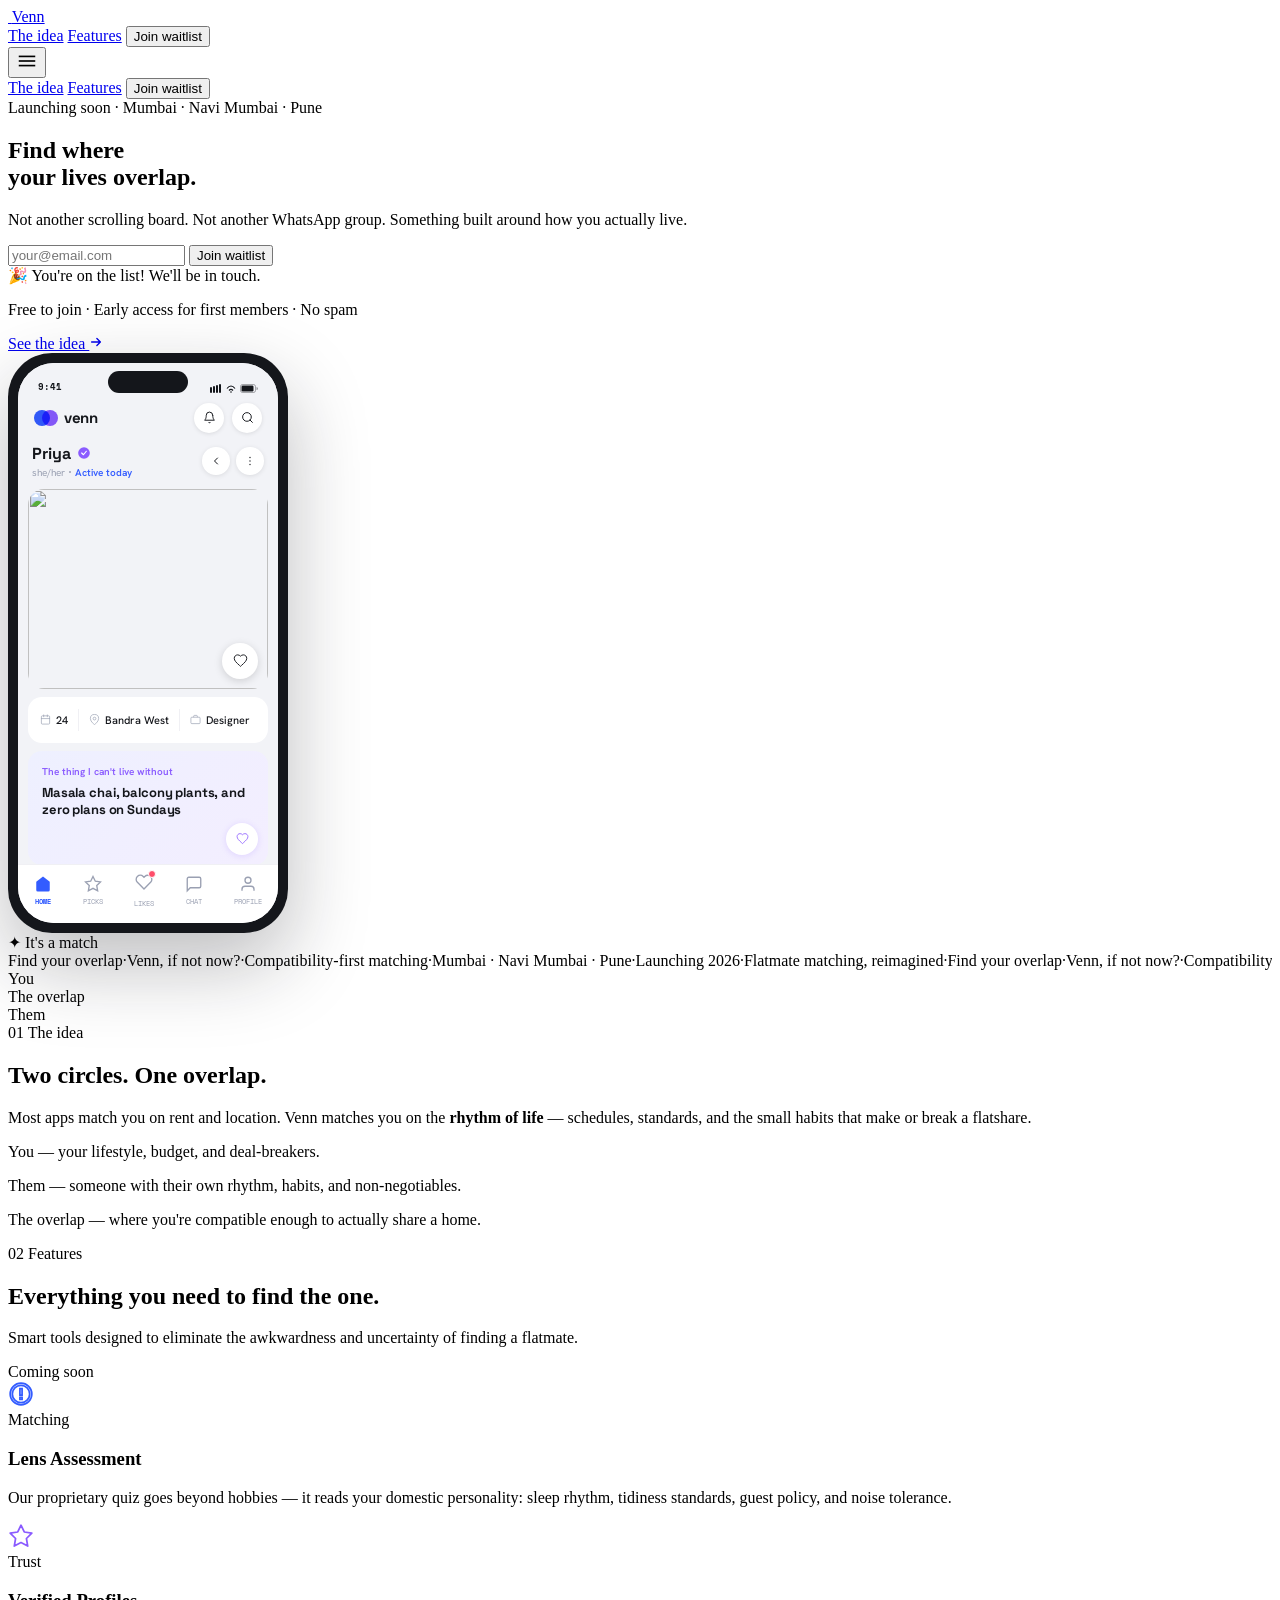
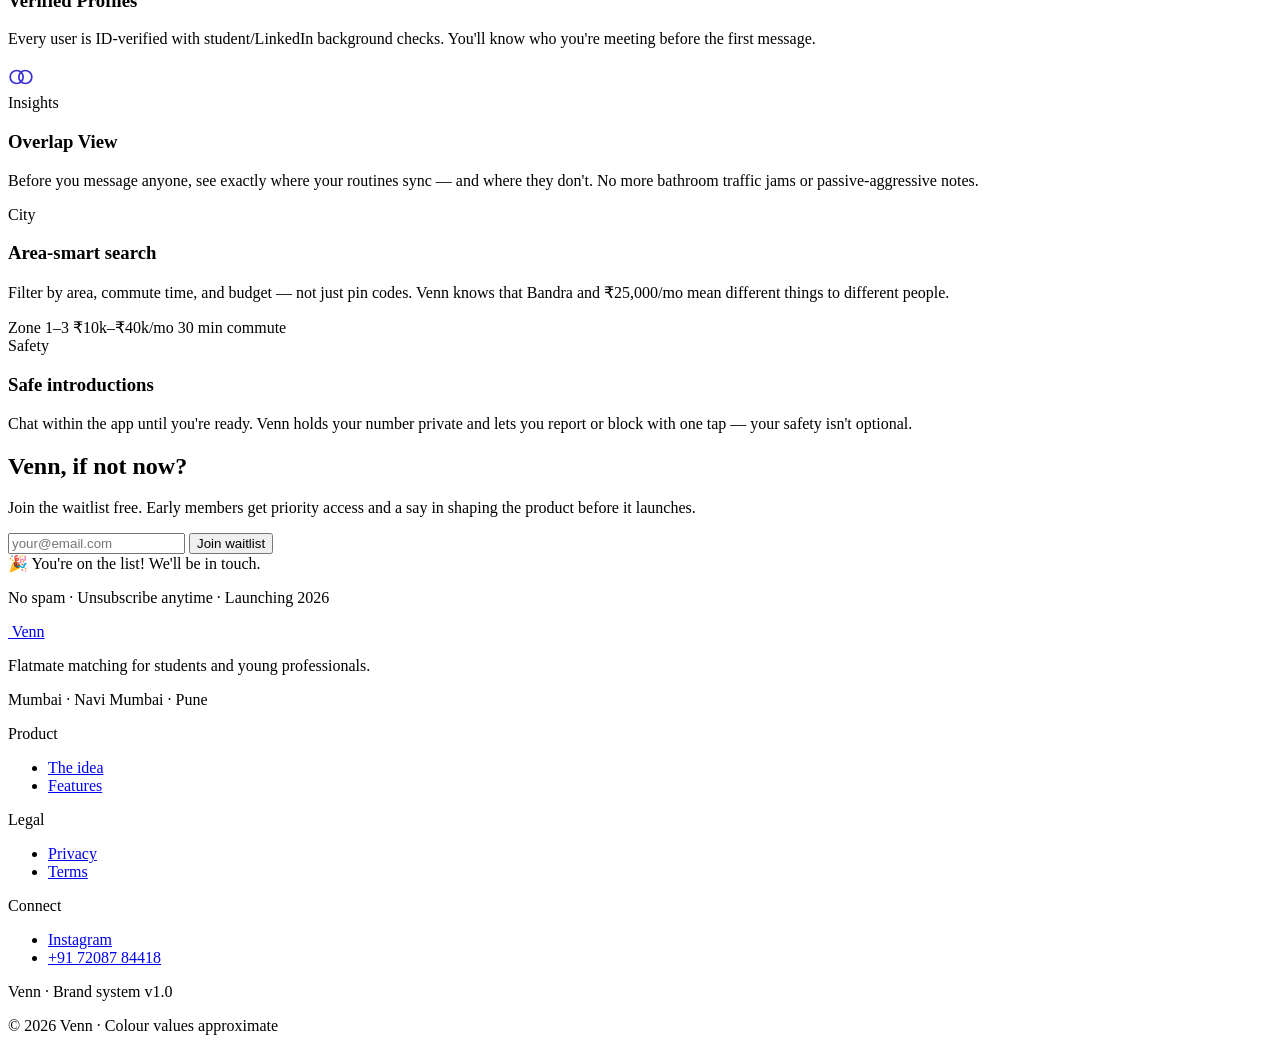
==== index.html @ 89dcc42c "Add Vercel Web Analytics script tag to all pages Enables page view tracking via Vercel's Analytics d" ====
<!DOCTYPE html>
<html lang="en" class="scroll-smooth">
<head>
  <meta charset="utf-8"/>
  <meta name="viewport" content="width=device-width, initial-scale=1.0"/>
  <title>Venn — Find your overlap.</title>
  <meta name="description" content="Flatmate matching for students and young professionals in Mumbai, Navi Mumbai and Pune — matched on lifestyle, not luck."/>
  <!-- Open Graph / WhatsApp / iMessage -->
  <meta property="og:type" content="website"/>
  <meta property="og:url" content="https://venn-tau.vercel.app/"/>
  <meta property="og:title" content="Venn — Find your overlap."/>
  <meta property="og:description" content="Finally, a flatmate app that matches on how you actually live — sleep schedules, cleanliness, guests, noise. Joining the waitlist is free. Launching Mumbai · Navi Mumbai · Pune."/>
  <meta property="og:site_name" content="Venn"/>
  <!-- Twitter / X -->
  <meta name="twitter:card" content="summary"/>
  <meta name="twitter:title" content="Venn — Find your overlap."/>
  <meta name="twitter:description" content="Finally, a flatmate app that matches on how you actually live. Launching Mumbai · Navi Mumbai · Pune."/>
  <link rel="icon" type="image/svg+xml" href="data:image/svg+xml,<svg xmlns='http://www.w3.org/2000/svg' viewBox='0 0 32 32'><circle cx='11' cy='16' r='10' fill='%23335CFF' opacity='0.9'/><circle cx='21' cy='16' r='10' fill='%238A5BFF' opacity='0.9'/></svg>">
  <link rel="preconnect" href="https://fonts.googleapis.com">
  <link rel="preconnect" href="https://fonts.gstatic.com" crossorigin>
  <link href="https://fonts.googleapis.com/css2?family=Space+Grotesk:wght@400;500;600;700&family=Hanken+Grotesk:wght@400;500;600;700&family=Space+Mono:wght@400;700&display=swap" rel="stylesheet">
  <script src="https://cdn.tailwindcss.com?plugins=forms"></script>
  <script>
    tailwind.config = {
      theme: {
        extend: {
          colors: {
            'venn-blue': '#335CFF',
            'venn-violet': '#8A5BFF',
            'overlap-indigo': '#3A2FD6',
            'ink': '#14161B',
            'slate': '#5A6072',
            'mist': '#E6E8EE',
            'paper': '#FCFCFD',
            'canvas': '#EDEEF2',
          },
          fontFamily: {
            'display': ['Space Grotesk', 'sans-serif'],
            'body': ['Hanken Grotesk', 'system-ui', 'sans-serif'],
            'mono': ['Space Mono', 'monospace'],
          },
          spacing: {
            'section': '104px',
          }
        }
      }
    }
  </script>
  <style>
    * { box-sizing: border-box; }
    body { -webkit-font-smoothing: antialiased; }

    .lens-mark {
      position: relative;
      display: inline-flex;
    }
    .lens-mark .circle-l {
      border-radius: 50%;
      background: #335CFF;
      mix-blend-mode: multiply;
    }
    .lens-mark .circle-r {
      border-radius: 50%;
      background: #8A5BFF;
      mix-blend-mode: multiply;
      position: absolute;
    }

    /* Nav blur */
    .nav-blur {
      backdrop-filter: blur(16px);
      -webkit-backdrop-filter: blur(16px);
    }

    /* Smooth fade-up on scroll */
    .reveal {
      opacity: 0;
      transform: translateY(28px);
      transition: opacity 0.7s ease, transform 0.7s ease;
    }
    .reveal.visible {
      opacity: 1;
      transform: none;
    }

    /* Gradient glow blobs */
    .blob-blue {
      background: radial-gradient(circle, rgba(51,92,255,0.18) 0%, transparent 70%);
    }
    .blob-violet {
      background: radial-gradient(circle, rgba(138,91,255,0.15) 0%, transparent 70%);
    }

    /* Stat ticker animation */
    @keyframes ticker {
      0% { transform: translateX(0); }
      100% { transform: translateX(-50%); }
    }
    .ticker-track {
      display: flex;
      animation: ticker 24s linear infinite;
      width: max-content;
    }
    .ticker-wrap { overflow: hidden; }

    /* Match card pulse */
    @keyframes pulse-ring {
      0% { box-shadow: 0 0 0 0 rgba(51,92,255,0.35); }
      70% { box-shadow: 0 0 0 14px rgba(51,92,255,0); }
      100% { box-shadow: 0 0 0 0 rgba(51,92,255,0); }
    }
    .pulse-ring { animation: pulse-ring 2.4s ease-out infinite; }

    /* Venn diagram animation */
    @keyframes slideLeft {
      from { transform: translateX(22px); opacity: 0; }
      to { transform: translateX(0); opacity: 1; }
    }
    @keyframes slideRight {
      from { transform: translateX(-22px); opacity: 0; }
      to { transform: translateX(0); opacity: 1; }
    }
    .circle-anim-l { animation: slideLeft 0.9s cubic-bezier(0.22,1,0.36,1) both; }
    .circle-anim-r { animation: slideRight 0.9s cubic-bezier(0.22,1,0.36,1) 0.15s both; }

    /* Card hover lift */
    .card-lift {
      transition: transform 0.25s ease, box-shadow 0.25s ease, border-color 0.25s ease;
    }
    .card-lift:hover {
      transform: translateY(-4px);
      box-shadow: 0 20px 48px rgba(20,22,27,0.08);
    }

    /* Button active press */
    .btn-press { transition: transform 0.12s ease, box-shadow 0.12s ease; }
    .btn-press:active { transform: scale(0.96); }
  </style>
</head>
<body class="bg-canvas text-ink font-body">

<!-- ===== NAV ===== -->
<header id="nav" class="fixed top-0 left-0 right-0 z-50 bg-paper/90 nav-blur border-b border-mist/60 transition-all duration-300">
  <div class="max-w-[1440px] mx-auto px-5 md:px-20 h-[72px] flex items-center justify-between">
    <!-- Logo -->
    <a href="/" class="flex items-center gap-3 group">
      <div class="lens-mark relative w-10 h-[26px]">
        <div class="circle-l absolute left-0 top-0 w-[26px] h-[26px]"></div>
        <div class="circle-r right-0 top-0 w-[26px] h-[26px]"></div>
      </div>
      <span class="font-display font-semibold text-[22px] tracking-[-0.03em] text-ink">Venn</span>
    </a>
    <!-- Desktop nav -->
    <nav class="hidden md:flex items-center gap-8">
      <a href="#how" class="font-mono text-[11px] tracking-[0.14em] uppercase text-slate hover:text-ink transition-colors">The idea</a>
      <a href="#features" class="font-mono text-[11px] tracking-[0.14em] uppercase text-slate hover:text-ink transition-colors">Features</a>
      <button onclick="document.getElementById('hero-form').scrollIntoView({behavior:'smooth'})" class="btn-press bg-venn-blue text-white font-mono text-[11px] tracking-[0.14em] uppercase px-6 py-3 rounded-full hover:bg-overlap-indigo hover:shadow-lg hover:shadow-venn-blue/25 transition-all duration-200">
        Join waitlist
      </button>
    </nav>
    <!-- Mobile hamburger -->
    <button id="mob-toggle" class="md:hidden p-2 text-ink" aria-label="Menu">
      <svg width="22" height="22" fill="none" stroke="currentColor" stroke-width="1.8" viewBox="0 0 24 24">
        <line x1="3" y1="7" x2="21" y2="7"/><line x1="3" y1="12" x2="21" y2="12"/><line x1="3" y1="17" x2="21" y2="17"/>
      </svg>
    </button>
  </div>
  <!-- Mobile drawer -->
  <div id="mob-menu" class="hidden md:hidden border-t border-mist bg-paper px-5 py-6 flex flex-col gap-5">
    <a href="#how" class="font-mono text-[12px] tracking-[0.14em] uppercase text-slate">The idea</a>
    <a href="#features" class="font-mono text-[12px] tracking-[0.14em] uppercase text-slate">Features</a>
    <button onclick="document.getElementById('hero-form').scrollIntoView({behavior:'smooth'})" class="bg-venn-blue text-white font-mono text-[11px] tracking-[0.14em] uppercase px-6 py-3 rounded-full text-center">Join waitlist</button>
  </div>
</header>

<main class="pt-[72px]">

  <!-- ===== HERO ===== -->
  <section class="relative overflow-hidden">
    <!-- Full-bleed gradient background -->
    <div class="absolute inset-0 bg-gradient-to-br from-[#EEF1FF] via-canvas to-[#F3EEFF] pointer-events-none"></div>
    <div class="absolute top-[-120px] right-[-120px] w-[600px] h-[600px] rounded-full pointer-events-none" style="background:radial-gradient(circle,rgba(51,92,255,0.12) 0%,transparent 70%);"></div>
    <div class="absolute bottom-[-80px] left-[-80px] w-[400px] h-[400px] rounded-full pointer-events-none" style="background:radial-gradient(circle,rgba(138,91,255,0.10) 0%,transparent 70%);"></div>

    <div class="relative max-w-[1440px] mx-auto px-5 md:px-20 pt-20 md:pt-28 pb-20 md:pb-32 grid grid-cols-1 lg:grid-cols-12 gap-12 lg:gap-8 items-center">
    <!-- Copy -->
    <div class="lg:col-span-6 space-y-7 reveal">
      <!-- pill -->
      <div class="inline-flex items-center gap-2 bg-venn-blue/10 border border-venn-blue/25 px-3 py-2 rounded-full">
        <span class="w-2 h-2 rounded-full bg-venn-blue animate-pulse flex-none"></span>
        <span class="font-mono text-[9px] sm:text-[10px] tracking-[0.18em] uppercase text-venn-blue">Launching soon · Mumbai · Navi Mumbai · Pune</span>
      </div>
      <h1 class="font-display font-semibold text-[40px] sm:text-[56px] md:text-[70px] lg:text-[80px] leading-[0.93] tracking-[-0.035em] text-ink">
        Find where<br>your lives <span class="text-venn-blue">overlap.</span>
      </h1>
      <p class="font-body text-[16px] sm:text-[18px] leading-[1.65] text-slate max-w-[440px]">
        Not another scrolling board. Not another WhatsApp group. Something built around how you actually live.
      </p>
      <div class="flex flex-col items-start gap-4 pt-2 w-full max-w-[480px]" id="hero-form">
        <div id="hero-waitlist-form" class="flex w-full gap-2">
          <input id="hero-email" type="email" placeholder="your@email.com"
            class="flex-1 min-w-0 bg-white border border-mist rounded-full px-6 py-4 font-body text-[15px] text-ink placeholder-slate/50 outline-none focus:border-venn-blue transition-colors shadow-lg shadow-venn-blue/10"
            onkeydown="if(event.key==='Enter')submitWaitlist('hero')"/>
          <button onclick="submitWaitlist('hero')" class="btn-press bg-venn-blue text-white font-display font-semibold text-[15px] px-7 py-4 rounded-full hover:bg-overlap-indigo hover:shadow-xl hover:shadow-venn-blue/30 transition-all duration-200 whitespace-nowrap shadow-lg shadow-venn-blue/10">
            Join waitlist
          </button>
        </div>
        <div id="hero-success" class="hidden items-center gap-3 bg-venn-blue/8 border border-venn-blue/20 rounded-full px-6 py-3">
          <span class="text-venn-blue text-[18px]">🎉</span>
          <span class="font-body font-semibold text-[14px] text-venn-blue">You're on the list! We'll be in touch.</span>
        </div>
        <p class="font-mono text-[10px] tracking-[0.1em] uppercase text-slate/70">Free to join · Early access for first members · No spam</p>
        <a href="#how" class="flex items-center gap-2 font-mono text-[11px] tracking-[0.12em] uppercase text-ink hover:text-venn-blue transition-colors group">
          See the idea
          <svg class="group-hover:translate-x-1 transition-transform" width="14" height="14" viewBox="0 0 16 16" fill="none">
            <path d="M3 8h10M9 4l4 4-4 4" stroke="currentColor" stroke-width="1.6" stroke-linecap="round" stroke-linejoin="round"/>
          </svg>
        </a>
      </div>
    </div>

    <!-- Hero visual: phone mockup -->
    <div class="lg:col-span-6 flex justify-center items-center relative reveal pb-8 lg:pb-0" style="transition-delay:0.1s">
      <!-- Blobs -->
      <div class="blob-blue absolute top-0 right-0 w-[380px] h-[380px] rounded-full pointer-events-none"></div>
      <div class="blob-violet absolute bottom-0 left-0 w-[260px] h-[260px] rounded-full pointer-events-none"></div>

      <!-- Phone shell -->
      <div style="width:min(280px,78vw);height:min(580px,162vw);background:#14161B;border-radius:44px;padding:10px;box-shadow:0 32px 80px rgba(20,22,27,0.28),0 0 0 1px rgba(255,255,255,0.08);position:relative;flex-shrink:0;">
        <!-- Notch -->
        <div style="position:absolute;top:18px;left:50%;transform:translateX(-50%);width:80px;height:22px;background:#14161B;border-radius:12px;z-index:10;"></div>
        <!-- Screen -->
        <div style="width:100%;height:100%;background:#F2F3F7;border-radius:36px;overflow:hidden;position:relative;">

          <!-- Status bar -->
          <div style="height:36px;background:#F2F3F7;display:flex;align-items:flex-end;justify-content:space-between;padding:0 20px 6px;flex-shrink:0;">
            <span style="font-family:'Space Mono',monospace;font-size:9px;color:#14161B;font-weight:700;">9:41</span>
            <div style="display:flex;gap:4px;align-items:center;">
              <svg width="12" height="9" viewBox="0 0 12 9" fill="#14161B"><rect x="0" y="3" width="2" height="6" rx="1"/><rect x="3" y="2" width="2" height="7" rx="1"/><rect x="6" y="1" width="2" height="8" rx="1"/><rect x="9" y="0" width="2" height="9" rx="1"/></svg>
              <svg width="10" height="9" viewBox="0 0 10 9" fill="none" stroke="#14161B" stroke-width="1.2"><path d="M1 4.5C2.3 2.8 3.5 2 5 2s2.7.8 4 2.5M3 6.5C3.7 5.7 4.3 5.3 5 5.3s1.3.4 2 1.2"/><circle cx="5" cy="8" r=".8" fill="#14161B" stroke="none"/></svg>
              <svg width="18" height="9" viewBox="0 0 18 9" fill="none"><rect x=".5" y=".5" width="15" height="8" rx="2" stroke="#14161B" stroke-opacity=".35"/><rect x="1.5" y="1.5" width="12" height="6" rx="1.2" fill="#14161B"/><path d="M16.5 3v3a1.5 1.5 0 000-3z" fill="#14161B" fill-opacity=".4"/></svg>
            </div>
          </div>

          <!-- App top bar -->
          <div style="padding:4px 16px 10px;display:flex;align-items:center;justify-content:space-between;background:#F2F3F7;">
            <div style="display:flex;align-items:center;gap:6px;">
              <div style="position:relative;width:24px;height:16px;">
                <div style="position:absolute;left:0;top:0;width:16px;height:16px;border-radius:50%;background:#335CFF;mix-blend-mode:multiply;"></div>
                <div style="position:absolute;right:0;top:0;width:16px;height:16px;border-radius:50%;background:#8A5BFF;mix-blend-mode:multiply;"></div>
              </div>
              <span style="font-family:'Space Grotesk',sans-serif;font-size:15px;font-weight:700;color:#14161B;letter-spacing:-0.02em;">venn</span>
            </div>
            <div style="display:flex;gap:8px;">
              <div style="width:30px;height:30px;border-radius:50%;background:#fff;display:flex;align-items:center;justify-content:center;box-shadow:0 1px 4px rgba(0,0,0,0.1);">
                <svg width="13" height="13" viewBox="0 0 24 24" fill="none"><path d="M18 8A6 6 0 006 8c0 7-3 9-3 9h18s-3-2-3-9M13.73 21a2 2 0 01-3.46 0" stroke="#14161B" stroke-width="1.8" stroke-linecap="round"/></svg>
              </div>
              <div style="width:30px;height:30px;border-radius:50%;background:#fff;display:flex;align-items:center;justify-content:center;box-shadow:0 1px 4px rgba(0,0,0,0.1);">
                <svg width="13" height="13" viewBox="0 0 24 24" fill="none"><circle cx="11" cy="11" r="8" stroke="#14161B" stroke-width="1.8"/><path d="M21 21l-4.35-4.35" stroke="#14161B" stroke-width="1.8" stroke-linecap="round"/></svg>
              </div>
            </div>
          </div>

          <!-- Scrollable card area -->
          <div style="overflow:hidden;flex:1;position:relative;padding:0 10px;">

            <!-- Card header -->
            <div style="display:flex;align-items:center;justify-content:space-between;padding:0 4px 10px;">
              <div>
                <div style="display:flex;align-items:center;gap:6px;">
                  <span style="font-family:'Space Grotesk',sans-serif;font-size:16px;font-weight:700;color:#14161B;">Priya</span>
                  <svg width="14" height="14" viewBox="0 0 24 24" fill="none"><circle cx="12" cy="12" r="10" fill="#8A5BFF"/><path d="M8 12l3 3 5-6" stroke="#fff" stroke-width="2" stroke-linecap="round" stroke-linejoin="round"/></svg>
                </div>
                <div style="display:flex;align-items:center;gap:4px;margin-top:2px;">
                  <span style="font-family:'Hanken Grotesk',sans-serif;font-size:10px;color:#9AA0B2;">she/her</span>
                  <span style="width:2px;height:2px;border-radius:50%;background:#9AA0B2;display:inline-block;"></span>
                  <span style="font-family:'Hanken Grotesk',sans-serif;font-size:10px;color:#335CFF;font-weight:600;">Active today</span>
                </div>
              </div>
              <div style="display:flex;gap:6px;">
                <div style="width:28px;height:28px;border-radius:50%;background:#fff;display:flex;align-items:center;justify-content:center;box-shadow:0 1px 5px rgba(0,0,0,0.1);">
                  <svg width="12" height="12" viewBox="0 0 24 24" fill="none"><path d="M15 18l-6-6 6-6" stroke="#14161B" stroke-width="2" stroke-linecap="round"/></svg>
                </div>
                <div style="width:28px;height:28px;border-radius:50%;background:#fff;display:flex;align-items:center;justify-content:center;box-shadow:0 1px 5px rgba(0,0,0,0.1);">
                  <svg width="12" height="12" viewBox="0 0 24 24" fill="none"><circle cx="12" cy="5" r="1.3" fill="#14161B"/><circle cx="12" cy="12" r="1.3" fill="#14161B"/><circle cx="12" cy="19" r="1.3" fill="#14161B"/></svg>
                </div>
              </div>
            </div>

            <!-- Photo -->
            <div style="border-radius:16px;overflow:hidden;position:relative;margin-bottom:8px;">
              <img src="hero.jpeg" style="width:100%;height:200px;object-fit:cover;object-position:center top;display:block;"/>
              <div style="position:absolute;bottom:10px;right:10px;width:36px;height:36px;border-radius:50%;background:#fff;display:flex;align-items:center;justify-content:center;box-shadow:0 2px 8px rgba(0,0,0,0.15);">
                <svg width="15" height="15" viewBox="0 0 24 24" fill="none"><path d="M12 21.35l-1.45-1.32C5.4 15.36 2 12.28 2 8.5 2 5.42 4.42 3 7.5 3c1.74 0 3.41.81 4.5 2.09C13.09 3.81 14.76 3 16.5 3 19.58 3 22 5.42 22 8.5c0 3.78-3.4 6.86-8.55 11.54L12 21.35z" stroke="#14161B" stroke-width="1.5"/></svg>
              </div>
            </div>

            <!-- Info chips -->
            <div style="background:#fff;border-radius:14px;padding:12px;margin-bottom:8px;">
              <div style="display:flex;gap:0;flex-wrap:wrap;">
                <div style="display:flex;align-items:center;gap:5px;padding:4px 10px 4px 0;border-right:1px solid #F0F0F4;">
                  <svg width="11" height="11" viewBox="0 0 24 24" fill="none"><rect x="3" y="4" width="18" height="18" rx="2" stroke="#9AA0B2" stroke-width="1.5"/><path d="M16 2v4M8 2v4M3 10h18" stroke="#9AA0B2" stroke-width="1.5" stroke-linecap="round"/></svg>
                  <span style="font-family:'Hanken Grotesk',sans-serif;font-size:11px;color:#14161B;font-weight:500;">24</span>
                </div>
                <div style="display:flex;align-items:center;gap:5px;padding:4px 10px;border-right:1px solid #F0F0F4;">
                  <svg width="11" height="11" viewBox="0 0 24 24" fill="none"><path d="M21 10c0 7-9 13-9 13s-9-6-9-13a9 9 0 0118 0z" stroke="#9AA0B2" stroke-width="1.5"/><circle cx="12" cy="10" r="3" stroke="#9AA0B2" stroke-width="1.5"/></svg>
                  <span style="font-family:'Hanken Grotesk',sans-serif;font-size:11px;color:#14161B;font-weight:500;">Bandra West</span>
                </div>
                <div style="display:flex;align-items:center;gap:5px;padding:4px 0 4px 10px;">
                  <svg width="11" height="11" viewBox="0 0 24 24" fill="none"><rect x="2" y="7" width="20" height="14" rx="2" stroke="#9AA0B2" stroke-width="1.5"/><path d="M16 7V5a2 2 0 00-2-2h-4a2 2 0 00-2 2v2" stroke="#9AA0B2" stroke-width="1.5"/></svg>
                  <span style="font-family:'Hanken Grotesk',sans-serif;font-size:11px;color:#14161B;font-weight:500;">Designer</span>
                </div>
              </div>
            </div>

            <!-- Prompt card -->
            <div style="position:relative;background:linear-gradient(135deg,#EEF0FF,#F3EEFF);border-radius:14px;padding:14px 14px 46px;margin-bottom:8px;">
              <div style="font-family:'Hanken Grotesk',sans-serif;font-size:10px;color:#8A5BFF;margin-bottom:6px;font-weight:600;">The thing I can't live without</div>
              <div style="font-family:'Space Grotesk',sans-serif;font-size:13px;font-weight:700;color:#14161B;letter-spacing:-0.01em;line-height:1.35;">Masala chai, balcony plants, and zero plans on Sundays</div>
              <div style="position:absolute;bottom:10px;right:10px;width:32px;height:32px;border-radius:50%;background:#fff;box-shadow:0 1px 6px rgba(138,91,255,0.18);display:flex;align-items:center;justify-content:center;">
                <svg width="13" height="13" viewBox="0 0 24 24" fill="none"><path d="M12 21.35l-1.45-1.32C5.4 15.36 2 12.28 2 8.5 2 5.42 4.42 3 7.5 3c1.74 0 3.41.81 4.5 2.09C13.09 3.81 14.76 3 16.5 3 19.58 3 22 5.42 22 8.5c0 3.78-3.4 6.86-8.55 11.54L12 21.35z" stroke="#8A5BFF" stroke-width="1.5"/></svg>
              </div>
            </div>

          </div>

          <!-- Bottom nav -->
          <div style="position:absolute;bottom:0;left:0;right:0;background:#fff;border-top:1px solid #F0F0F4;display:flex;justify-content:space-around;align-items:center;padding:8px 0 14px;">
            <div style="display:flex;flex-direction:column;align-items:center;gap:3px;">
              <svg width="18" height="18" viewBox="0 0 24 24" fill="#335CFF"><path d="M3 9l9-7 9 7v11a2 2 0 01-2 2H5a2 2 0 01-2-2z"/></svg>
              <span style="font-family:'Space Mono',monospace;font-size:7px;color:#335CFF;font-weight:700;">HOME</span>
            </div>
            <div style="display:flex;flex-direction:column;align-items:center;gap:3px;">
              <svg width="18" height="18" viewBox="0 0 24 24" fill="none" stroke="#9AA0B2" stroke-width="1.8"><polygon points="12 2 15.09 8.26 22 9.27 17 14.14 18.18 21.02 12 17.77 5.82 21.02 7 14.14 2 9.27 8.91 8.26 12 2"/></svg>
              <span style="font-family:'Space Mono',monospace;font-size:7px;color:#9AA0B2;">PICKS</span>
            </div>
            <div style="display:flex;flex-direction:column;align-items:center;gap:3px;">
              <div style="position:relative;">
                <svg width="18" height="18" viewBox="0 0 24 24" fill="none" stroke="#9AA0B2" stroke-width="1.8"><path d="M20.84 4.61a5.5 5.5 0 00-7.78 0L12 5.67l-1.06-1.06a5.5 5.5 0 00-7.78 7.78l1.06 1.06L12 21.23l7.78-7.78 1.06-1.06a5.5 5.5 0 000-7.78z"/></svg>
                <div style="position:absolute;top:-3px;right:-3px;width:8px;height:8px;background:#FF4D6A;border-radius:50%;border:1.5px solid #fff;"></div>
              </div>
              <span style="font-family:'Space Mono',monospace;font-size:7px;color:#9AA0B2;">LIKES</span>
            </div>
            <div style="display:flex;flex-direction:column;align-items:center;gap:3px;">
              <svg width="18" height="18" viewBox="0 0 24 24" fill="none" stroke="#9AA0B2" stroke-width="1.8"><path d="M21 15a2 2 0 01-2 2H7l-4 4V5a2 2 0 012-2h14a2 2 0 012 2z"/></svg>
              <span style="font-family:'Space Mono',monospace;font-size:7px;color:#9AA0B2;">CHAT</span>
            </div>
            <div style="display:flex;flex-direction:column;align-items:center;gap:3px;">
              <svg width="18" height="18" viewBox="0 0 24 24" fill="none" stroke="#9AA0B2" stroke-width="1.8"><path d="M20 21v-2a4 4 0 00-4-4H8a4 4 0 00-4 4v2"/><circle cx="12" cy="7" r="4"/></svg>
              <span style="font-family:'Space Mono',monospace;font-size:7px;color:#9AA0B2;">PROFILE</span>
            </div>
          </div>

        </div>
      </div>

      <!-- Floating match badge -->
      <div class="pulse-ring absolute bottom-16 left-4 bg-venn-blue text-white font-mono text-[10px] tracking-[0.1em] uppercase px-3 py-2 rounded-xl shadow-xl">
        ✦ It's a match
      </div>
    </div>
  </section>

  <!-- ===== TICKER ===== -->
  <div class="bg-ink py-4 overflow-hidden border-y border-ink">
    <div class="ticker-wrap">
      <div class="ticker-track">
        <!-- doubled for seamless loop -->
        <template id="ticker-items">
          <span class="font-mono text-[11px] tracking-[0.16em] uppercase text-paper/60 px-8">Find your overlap</span>
          <span class="font-mono text-[11px] tracking-[0.16em] uppercase text-venn-violet px-1">·</span>
          <span class="font-mono text-[11px] tracking-[0.16em] uppercase text-paper/60 px-8">Venn, if not now?</span>
          <span class="font-mono text-[11px] tracking-[0.16em] uppercase text-venn-violet px-1">·</span>
          <span class="font-mono text-[11px] tracking-[0.16em] uppercase text-paper/60 px-8">Compatibility-first matching</span>
          <span class="font-mono text-[11px] tracking-[0.16em] uppercase text-venn-violet px-1">·</span>
          <span class="font-mono text-[11px] tracking-[0.16em] uppercase text-paper/60 px-8">Mumbai · Navi Mumbai · Pune</span>
          <span class="font-mono text-[11px] tracking-[0.16em] uppercase text-venn-violet px-1">·</span>
          <span class="font-mono text-[11px] tracking-[0.16em] uppercase text-paper/60 px-8">Launching 2026</span>
          <span class="font-mono text-[11px] tracking-[0.16em] uppercase text-venn-violet px-1">·</span>
          <span class="font-mono text-[11px] tracking-[0.16em] uppercase text-paper/60 px-8">Flatmate matching, reimagined</span>
          <span class="font-mono text-[11px] tracking-[0.16em] uppercase text-venn-violet px-1">·</span>
        </template>
      </div>
    </div>
  </div>

  <!-- ===== THE IDEA ===== -->
  <section id="how" class="bg-paper border-b border-mist">
    <div class="max-w-[1440px] mx-auto px-5 md:px-20 py-24 md:py-[104px]">
      <div class="grid grid-cols-1 lg:grid-cols-2 gap-16 lg:gap-24 items-center">

        <!-- Venn diagram visual -->
        <div class="reveal order-2 lg:order-1">
          <div class="bg-[#F4F5F8] border border-mist rounded-2xl h-[360px] relative flex items-center justify-center overflow-hidden">
            <!-- Dashed guide line -->
            <div class="absolute left-0 right-0 top-1/2 h-px" style="background: repeating-linear-gradient(to right, #CDD2DC 0 6px, transparent 6px 12px);"></div>
            <!-- Venn circles -->
            <div class="relative w-[320px] h-[200px] circle-anim-l">
              <div class="absolute left-0 top-0 w-[200px] h-[200px] rounded-full border border-dashed border-[#B9C0CC]"></div>
              <div class="absolute right-0 top-0 w-[200px] h-[200px] rounded-full border border-dashed border-[#B9C0CC]"></div>
              <div class="absolute left-0 top-0 w-[200px] h-[200px] rounded-full bg-venn-blue mix-blend-multiply circle-anim-l" style="opacity:0.85"></div>
              <div class="absolute right-0 top-0 w-[200px] h-[200px] rounded-full bg-venn-violet mix-blend-multiply circle-anim-r" style="opacity:0.85"></div>
            </div>
            <!-- Labels -->
            <div class="absolute bottom-5 left-8 font-mono text-[11px] tracking-[0.12em] uppercase text-slate">You</div>
            <div class="absolute bottom-5 left-1/2 -translate-x-1/2 font-mono text-[11px] tracking-[0.12em] uppercase text-paper bg-overlap-indigo px-3 py-1 rounded-full">The overlap</div>
            <div class="absolute bottom-5 right-8 font-mono text-[11px] tracking-[0.12em] uppercase text-slate">Them</div>
          </div>
        </div>

        <!-- Copy -->
        <div class="reveal order-1 lg:order-2 space-y-6" style="transition-delay:0.1s">
          <div class="flex items-center gap-3">
            <span class="font-mono text-[13px] text-overlap-indigo">01</span>
            <span class="font-mono text-[12px] tracking-[0.16em] uppercase text-ink">The idea</span>
            <div class="flex-1 h-px bg-mist"></div>
          </div>
          <h2 class="font-display font-medium text-[38px] leading-[1.15] tracking-[-0.02em] text-ink">Two circles. One overlap.</h2>
          <p class="font-body text-[16px] leading-[1.7] text-slate max-w-[480px]">
            Most apps match you on rent and location. Venn matches you on the <strong class="text-ink font-semibold">rhythm of life</strong> — schedules, standards, and the small habits that make or break a flatshare.
          </p>
          <div class="flex flex-col gap-3 pt-1">
            <div class="flex items-start gap-3">
              <span class="mt-1.5 w-2 h-2 rounded-full bg-venn-blue flex-none"></span>
              <p class="font-body text-[15px] text-ink leading-[1.5]"><span class="font-semibold">You</span> — your lifestyle, budget, and deal-breakers.</p>
            </div>
            <div class="flex items-start gap-3">
              <span class="mt-1.5 w-2 h-2 rounded-full bg-venn-violet flex-none"></span>
              <p class="font-body text-[15px] text-ink leading-[1.5]"><span class="font-semibold">Them</span> — someone with their own rhythm, habits, and non-negotiables.</p>
            </div>
            <div class="flex items-start gap-3">
              <span class="mt-1.5 w-2 h-2 rounded-full bg-overlap-indigo flex-none"></span>
              <p class="font-body text-[15px] text-ink leading-[1.5]"><span class="font-semibold">The overlap</span> — where you're compatible enough to actually share a home.</p>
            </div>
          </div>
        </div>
      </div>
    </div>
  </section>

  <!-- ===== FEATURES ===== -->
  <section id="features" class="max-w-[1440px] mx-auto px-5 md:px-20 py-24 md:py-[104px]">
    <div class="reveal text-center space-y-3 mb-16">
      <div class="flex items-center gap-3 justify-center">
        <span class="font-mono text-[13px] text-overlap-indigo">02</span>
        <span class="font-mono text-[12px] tracking-[0.16em] uppercase text-ink">Features</span>
      </div>
      <h2 class="font-display font-semibold text-[38px] tracking-[-0.02em] text-ink">Everything you need to find the one.</h2>
      <p class="font-body text-[16px] text-slate max-w-xl mx-auto">Smart tools designed to eliminate the awkwardness and uncertainty of finding a flatmate.</p>
    </div>

    <div class="grid grid-cols-1 md:grid-cols-3 gap-6">
      <!-- Compatibility Quiz -->
      <div class="card-lift reveal relative bg-paper border border-mist rounded-2xl p-10 group cursor-default">
        <span class="absolute top-5 right-5 font-mono text-[9px] tracking-[0.14em] uppercase text-venn-blue bg-venn-blue/10 border border-venn-blue/25 px-2.5 py-1 rounded-full">Coming soon</span>
        <div class="w-14 h-14 bg-venn-blue/10 rounded-2xl flex items-center justify-center mb-8 group-hover:bg-venn-blue/15 transition-colors">
          <svg width="26" height="26" fill="none" viewBox="0 0 24 24" stroke="#335CFF" stroke-width="1.6">
            <path d="M12 2C6.48 2 2 6.48 2 12s4.48 10 10 10 10-4.48 10-10S17.52 2 12 2zm0 18c-4.41 0-8-3.59-8-8s3.59-8 8-8 8 3.59 8 8-3.59 8-8 8zm-1-13h2v6h-2zm0 8h2v2h-2z" stroke-linecap="round"/>
          </svg>
        </div>
        <span class="font-mono text-[10px] tracking-[0.16em] uppercase text-venn-blue">Matching</span>
        <h3 class="font-display font-semibold text-[20px] tracking-[-0.01em] text-ink mt-3 mb-3">Lens Assessment</h3>
        <p class="font-body text-[14px] leading-[1.65] text-slate">Our proprietary quiz goes beyond hobbies — it reads your domestic personality: sleep rhythm, tidiness standards, guest policy, and noise tolerance.</p>
      </div>

      <!-- Verified Profiles -->
      <div class="card-lift reveal bg-paper border border-mist rounded-2xl p-10 group cursor-default" style="transition-delay:0.06s">
        <div class="w-14 h-14 bg-venn-violet/10 rounded-2xl flex items-center justify-center mb-8 group-hover:bg-venn-violet/15 transition-colors">
          <svg width="26" height="26" fill="none" viewBox="0 0 24 24" stroke="#8A5BFF" stroke-width="1.6">
            <path d="M12 2l3 6.3L22 9.3l-5 5 1.2 7L12 18l-6.2 3.3L7 14.3 2 9.3l7-1z" stroke-linecap="round" stroke-linejoin="round"/>
          </svg>
        </div>
        <span class="font-mono text-[10px] tracking-[0.16em] uppercase text-venn-violet">Trust</span>
        <h3 class="font-display font-semibold text-[20px] tracking-[-0.01em] text-ink mt-3 mb-3">Verified Profiles</h3>
        <p class="font-body text-[14px] leading-[1.65] text-slate">Every user is ID-verified with student/LinkedIn background checks. You'll know who you're meeting before the first message.</p>
      </div>

      <!-- Shared Habits -->
      <div class="card-lift reveal bg-paper border border-mist rounded-2xl p-10 group cursor-default" style="transition-delay:0.12s">
        <div class="w-14 h-14 bg-overlap-indigo/10 rounded-2xl flex items-center justify-center mb-8 group-hover:bg-overlap-indigo/15 transition-colors">
          <svg width="26" height="26" fill="none" viewBox="0 0 24 24" stroke="#3A2FD6" stroke-width="1.6">
            <circle cx="8" cy="12" r="6"/><circle cx="16" cy="12" r="6"/>
          </svg>
        </div>
        <span class="font-mono text-[10px] tracking-[0.16em] uppercase text-overlap-indigo">Insights</span>
        <h3 class="font-display font-semibold text-[20px] tracking-[-0.01em] text-ink mt-3 mb-3">Overlap View</h3>
        <p class="font-body text-[14px] leading-[1.65] text-slate">Before you message anyone, see exactly where your routines sync — and where they don't. No more bathroom traffic jams or passive-aggressive notes.</p>
      </div>
    </div>

    <!-- Secondary features row -->
    <div class="grid grid-cols-1 md:grid-cols-2 gap-6 mt-6">
      <div class="card-lift reveal bg-ink rounded-2xl p-10 text-paper relative overflow-hidden" style="transition-delay:0.18s">
        <div class="absolute top-0 right-0 w-[300px] h-[300px] bg-venn-blue/10 rounded-full blur-3xl pointer-events-none"></div>
        <span class="font-mono text-[10px] tracking-[0.16em] uppercase text-venn-violet">City</span>
        <h3 class="font-display font-semibold text-[26px] tracking-[-0.02em] mt-3 mb-3">Area-smart search</h3>
        <p class="font-body text-[14px] leading-[1.65] text-paper/70">Filter by area, commute time, and budget — not just pin codes. Venn knows that Bandra and ₹25,000/mo mean different things to different people.</p>
        <div class="flex gap-2 mt-6 flex-wrap">
          <span class="font-mono text-[10px] tracking-[0.08em] border border-paper/20 text-paper/70 px-3 py-1.5 rounded-full">Zone 1–3</span>
          <span class="font-mono text-[10px] tracking-[0.08em] border border-paper/20 text-paper/70 px-3 py-1.5 rounded-full">₹10k–₹40k/mo</span>
          <span class="font-mono text-[10px] tracking-[0.08em] border border-paper/20 text-paper/70 px-3 py-1.5 rounded-full">30 min commute</span>
        </div>
      </div>

      <div class="card-lift reveal bg-paper border border-mist rounded-2xl p-10 relative overflow-hidden" style="transition-delay:0.24s">
        <div class="absolute top-0 right-0 w-[200px] h-[200px] blob-violet rounded-full pointer-events-none"></div>
        <span class="font-mono text-[10px] tracking-[0.16em] uppercase text-slate">Safety</span>
        <h3 class="font-display font-semibold text-[26px] tracking-[-0.02em] text-ink mt-3 mb-3">Safe introductions</h3>
        <p class="font-body text-[14px] leading-[1.65] text-slate">Chat within the app until you're ready. Venn holds your number private and lets you report or block with one tap — your safety isn't optional.</p>
      </div>
    </div>
  </section>


  <!-- ===== CTA ===== -->
  <section class="max-w-[1440px] mx-auto px-5 md:px-20 pb-24 md:pb-[104px]">
    <div class="reveal bg-ink rounded-[40px] p-12 md:p-20 relative overflow-hidden text-center text-paper">
      <!-- Glow blobs -->
      <div class="absolute top-0 left-[-10%] w-[50%] h-full bg-venn-blue/20 rounded-full blur-[100px] pointer-events-none"></div>
      <div class="absolute bottom-0 right-[-10%] w-[50%] h-full bg-venn-violet/20 rounded-full blur-[100px] pointer-events-none"></div>

      <div class="relative z-10 space-y-6 max-w-2xl mx-auto">
        <!-- Logo mark -->
        <div class="flex justify-center mb-2">
          <div class="relative w-14 h-9">
            <div class="absolute left-0 top-0 w-9 h-9 rounded-full bg-paper opacity-80" style="mix-blend-mode:screen"></div>
            <div class="absolute right-0 top-0 w-9 h-9 rounded-full bg-venn-violet opacity-90" style="mix-blend-mode:screen"></div>
          </div>
        </div>
        <h2 class="font-display font-semibold text-[38px] md:text-[52px] leading-[1.05] tracking-[-0.03em]">Venn, if not now?</h2>
        <p class="font-body text-[17px] leading-[1.6] text-paper/70">Join the waitlist free. Early members get priority access and a say in shaping the product before it launches.</p>
        <div id="footer-waitlist-form" class="flex flex-col sm:flex-row items-center justify-center gap-3 pt-2 w-full max-w-[460px] mx-auto">
          <input id="footer-email" type="email" placeholder="your@email.com"
            class="w-full sm:flex-1 bg-white/10 border border-white/20 rounded-full px-6 py-4 font-body text-[15px] text-white placeholder-white/30 outline-none focus:border-white/50 transition-colors"
            onkeydown="if(event.key==='Enter')submitWaitlist('footer')"/>
          <button onclick="submitWaitlist('footer')" class="btn-press w-full sm:w-auto bg-paper text-ink font-display font-semibold text-[15px] px-8 py-4 rounded-full hover:bg-white transition-colors whitespace-nowrap">
            Join waitlist
          </button>
        </div>
        <div id="footer-success" class="hidden font-semibold text-[15px] text-white/90 pt-2">🎉 You're on the list! We'll be in touch.</div>
        <p class="font-mono text-[11px] tracking-[0.1em] uppercase text-paper/40">No spam · Unsubscribe anytime · Launching 2026</p>
      </div>
    </div>
  </section>

</main>

<!-- ===== FOOTER ===== -->
<footer class="bg-paper border-t border-mist">
  <div class="max-w-[1440px] mx-auto px-5 md:px-20 pt-16 pb-10">
    <div class="flex flex-col md:flex-row justify-between items-start gap-12 mb-16">
      <!-- Brand -->
      <div class="space-y-4 max-w-[240px]">
        <a href="/" class="flex items-center gap-3">
          <div class="lens-mark relative w-8 h-[22px]">
            <div class="circle-l absolute left-0 top-0 w-[22px] h-[22px]"></div>
            <div class="circle-r right-0 top-0 w-[22px] h-[22px]"></div>
          </div>
          <span class="font-display font-semibold text-[20px] tracking-[-0.03em] text-ink">Venn</span>
        </a>
        <p class="font-body text-[14px] leading-[1.6] text-slate">Flatmate matching for students and young professionals.</p>
        <p class="font-mono text-[11px] tracking-[0.12em] uppercase text-overlap-indigo">Mumbai · Navi Mumbai · Pune</p>
      </div>
      <!-- Links -->
      <div class="flex flex-wrap gap-x-16 gap-y-8">
        <div class="space-y-3">
          <p class="font-mono text-[10px] tracking-[0.16em] uppercase text-ink">Product</p>
          <ul class="space-y-2">
            <li><a href="#how" class="font-body text-[14px] text-slate hover:text-ink transition-colors">The idea</a></li>
            <li><a href="#features" class="font-body text-[14px] text-slate hover:text-ink transition-colors">Features</a></li>
          </ul>
        </div>
        <div class="space-y-3">
          <p class="font-mono text-[10px] tracking-[0.16em] uppercase text-ink">Legal</p>
          <ul class="space-y-2">
            <li><a href="/privacy.html" class="font-body text-[14px] text-slate hover:text-ink transition-colors">Privacy</a></li>
            <li><a href="/terms.html" class="font-body text-[14px] text-slate hover:text-ink transition-colors">Terms</a></li>
          </ul>
        </div>
        <div class="space-y-3">
          <p class="font-mono text-[10px] tracking-[0.16em] uppercase text-ink">Connect</p>
          <ul class="space-y-2">
            <li><a href="https://www.instagram.com/venn.flat/" target="_blank" class="font-body text-[14px] text-slate hover:text-ink transition-colors">Instagram</a></li>
            <li><a href="tel:+917208784418" class="font-body text-[14px] text-slate hover:text-ink transition-colors">+91 72087 84418</a></li>
          </ul>
        </div>
      </div>
    </div>
    <!-- Bottom bar -->
    <div class="h-px bg-ink mb-5"></div>
    <div class="flex flex-col md:flex-row justify-between items-center gap-3">
      <p class="font-mono text-[11px] tracking-[0.1em] uppercase text-slate">Venn · Brand system v1.0</p>
      <p class="font-mono text-[11px] tracking-[0.1em] uppercase text-slate">© 2026 Venn · Colour values approximate</p>
    </div>
  </div>
</footer>

<script>
  // Mobile nav toggle
  const toggle = document.getElementById('mob-toggle');
  const menu = document.getElementById('mob-menu');
  toggle.addEventListener('click', () => menu.classList.toggle('hidden'));

  // Ticker — duplicate content for seamless loop
  const tmpl = document.getElementById('ticker-items');
  const track = document.querySelector('.ticker-track');
  const html = tmpl.innerHTML;
  track.innerHTML = html + html; // duplicate

  // Scroll reveal
  const reveals = document.querySelectorAll('.reveal');
  const obs = new IntersectionObserver((entries) => {
    entries.forEach(e => { if (e.isIntersecting) { e.target.classList.add('visible'); obs.unobserve(e.target); } });
  }, { threshold: 0.12 });
  reveals.forEach(el => obs.observe(el));

  // Nav shadow on scroll
  const nav = document.getElementById('nav');
  window.addEventListener('scroll', () => {
    nav.classList.toggle('shadow-md', window.scrollY > 24);
  });

  // ── Waitlist form ──
  const SUPA_URL = 'https://iahnrlgeivjzmzzqloan.supabase.co';
  const SUPA_KEY = 'eyJhbGciOiJIUzI1NiIsInR5cCI6IkpXVCJ9.eyJpc3MiOiJzdXBhYmFzZSIsInJlZiI6ImlhaG5ybGdlaXZqem16enFsb2FuIiwicm9sZSI6InNlcnZpY2Vfcm9sZSIsImlhdCI6MTc4MjQ4NzUzOCwiZXhwIjoyMDk4MDYzNTM4fQ.IDPmUIbI9j7RC9s6dRXDyyhbbZffFo_xBNpxgXQnC58';

  async function submitWaitlist(slot) {
    const emailEl   = document.getElementById(slot + '-email');
    const formEl    = document.getElementById(slot + '-waitlist-form');
    const successEl = document.getElementById(slot + '-success');
    const email     = emailEl.value.trim();

    if (!email || !email.includes('@')) {
      emailEl.style.borderColor = '#FF4D6A';
      emailEl.focus();
      setTimeout(() => emailEl.style.borderColor = '', 1500);
      return;
    }

    const btn = formEl.querySelector('button');
    btn.textContent = 'Joining…';
    btn.disabled = true;

    try {
      await fetch(`${SUPA_URL}/rest/v1/waitlist`, {
        method: 'POST',
        headers: {
          'Content-Type': 'application/json',
          'apikey': SUPA_KEY,
          'Authorization': `Bearer ${SUPA_KEY}`,
          'Prefer': 'return=minimal',
        },
        body: JSON.stringify({ email }),
      });
    } catch(e) {}

    formEl.style.display = 'none';
    successEl.classList.remove('hidden');
    successEl.style.display = 'flex';
    localStorage.setItem('venn_waitlist', email);
  }

  // Remember if already signed up
  if (localStorage.getItem('venn_waitlist')) {
    ['hero'].forEach(slot => {
      const f = document.getElementById(slot + '-waitlist-form');
      const s = document.getElementById(slot + '-success');
      if (f && s) { f.style.display = 'none'; s.classList.remove('hidden'); s.style.display = 'flex'; }
    });
  }
</script>
  <script defer src="/_vercel/insights/script.js"></script>
</body>
</html>
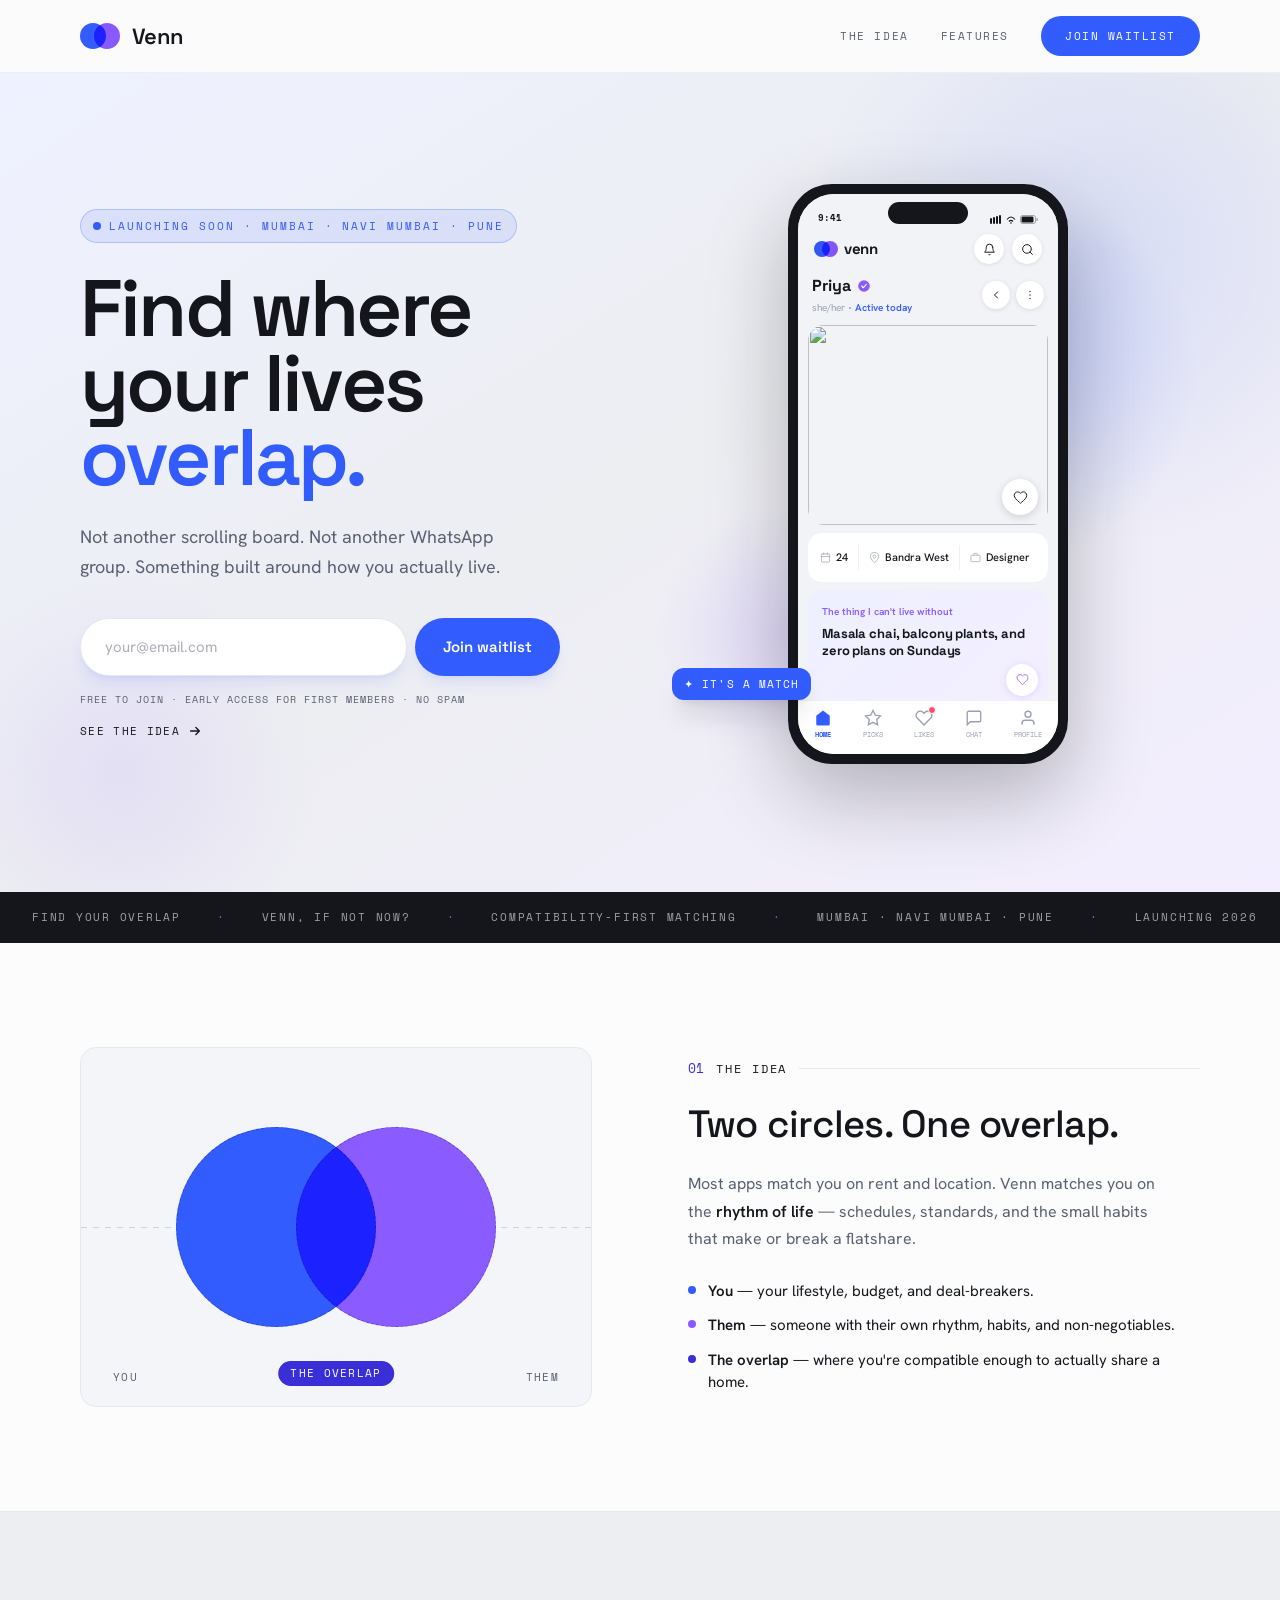
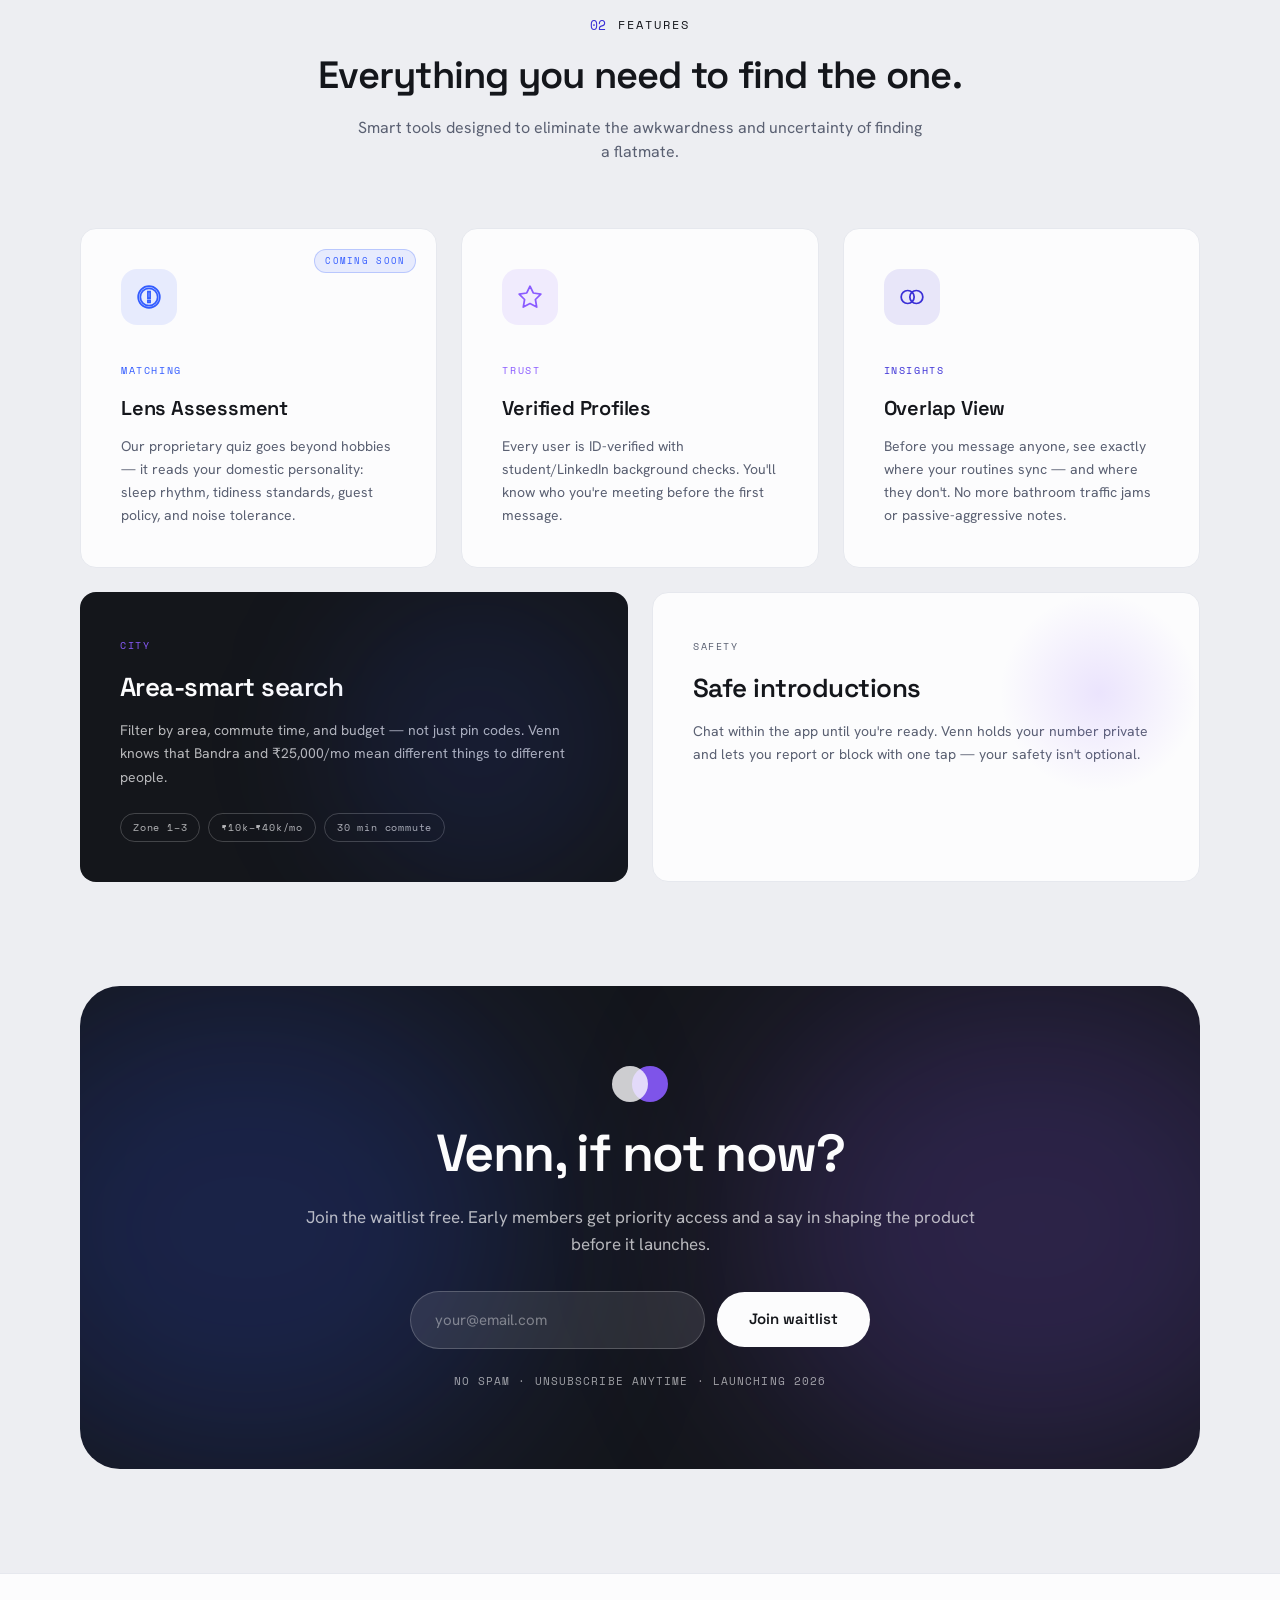
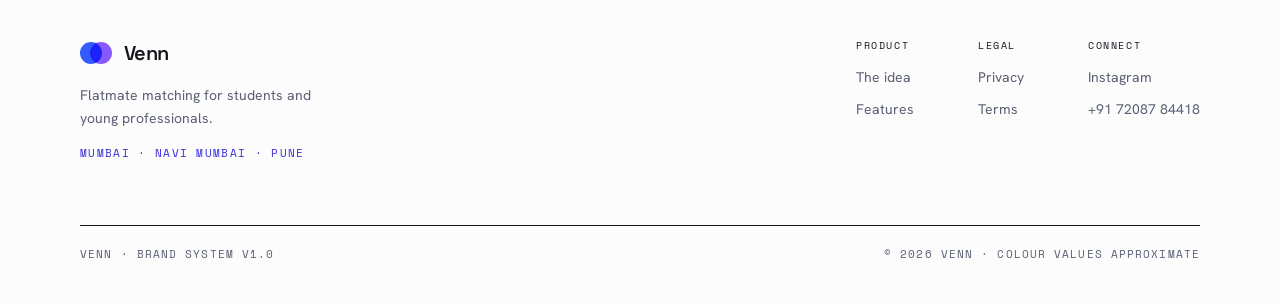
==== commit bce6519c: "Merge pull request #3 from amr1tnag/claude/landing-page-improvements-o09ovj Refactor to external Tai" ====
--- a/index.html
+++ b/index.html
@@ -5,47 +5,30 @@
   <meta name="viewport" content="width=device-width, initial-scale=1.0"/>
   <title>Venn — Find your overlap.</title>
   <meta name="description" content="Flatmate matching for students and young professionals in Mumbai, Navi Mumbai and Pune — matched on lifestyle, not luck."/>
+  <meta name="theme-color" content="#335CFF"/>
+  <link rel="canonical" href="https://venn-tau.vercel.app/"/>
   <!-- Open Graph / WhatsApp / iMessage -->
   <meta property="og:type" content="website"/>
   <meta property="og:url" content="https://venn-tau.vercel.app/"/>
   <meta property="og:title" content="Venn — Find your overlap."/>
   <meta property="og:description" content="Finally, a flatmate app that matches on how you actually live — sleep schedules, cleanliness, guests, noise. Joining the waitlist is free. Launching Mumbai · Navi Mumbai · Pune."/>
   <meta property="og:site_name" content="Venn"/>
+  <meta property="og:image" content="https://venn-tau.vercel.app/og-image.png"/>
+  <meta property="og:image:width" content="1200"/>
+  <meta property="og:image:height" content="630"/>
+  <meta property="og:image:alt" content="Venn — flatmate matching for Mumbai, Navi Mumbai and Pune. Find your overlap."/>
   <!-- Twitter / X -->
-  <meta name="twitter:card" content="summary"/>
+  <meta name="twitter:card" content="summary_large_image"/>
   <meta name="twitter:title" content="Venn — Find your overlap."/>
   <meta name="twitter:description" content="Finally, a flatmate app that matches on how you actually live. Launching Mumbai · Navi Mumbai · Pune."/>
+  <meta name="twitter:image" content="https://venn-tau.vercel.app/og-image.png"/>
   <link rel="icon" type="image/svg+xml" href="data:image/svg+xml,<svg xmlns='http://www.w3.org/2000/svg' viewBox='0 0 32 32'><circle cx='11' cy='16' r='10' fill='%23335CFF' opacity='0.9'/><circle cx='21' cy='16' r='10' fill='%238A5BFF' opacity='0.9'/></svg>">
+  <link rel="apple-touch-icon" href="/apple-touch-icon.png">
   <link rel="preconnect" href="https://fonts.googleapis.com">
   <link rel="preconnect" href="https://fonts.gstatic.com" crossorigin>
   <link href="https://fonts.googleapis.com/css2?family=Space+Grotesk:wght@400;500;600;700&family=Hanken+Grotesk:wght@400;500;600;700&family=Space+Mono:wght@400;700&display=swap" rel="stylesheet">
-  <script src="https://cdn.tailwindcss.com?plugins=forms"></script>
-  <script>
-    tailwind.config = {
-      theme: {
-        extend: {
-          colors: {
-            'venn-blue': '#335CFF',
-            'venn-violet': '#8A5BFF',
-            'overlap-indigo': '#3A2FD6',
-            'ink': '#14161B',
-            'slate': '#5A6072',
-            'mist': '#E6E8EE',
-            'paper': '#FCFCFD',
-            'canvas': '#EDEEF2',
-          },
-          fontFamily: {
-            'display': ['Space Grotesk', 'sans-serif'],
-            'body': ['Hanken Grotesk', 'system-ui', 'sans-serif'],
-            'mono': ['Space Mono', 'monospace'],
-          },
-          spacing: {
-            'section': '104px',
-          }
-        }
-      }
-    }
-  </script>
+  <link rel="stylesheet" href="/tailwind.css">
+  <script>document.documentElement.classList.add('js');</script>
   <style>
     * { box-sizing: border-box; }
     body { -webkit-font-smoothing: antialiased; }
@@ -72,15 +55,26 @@
       -webkit-backdrop-filter: blur(16px);
     }
 
-    /* Smooth fade-up on scroll */
-    .reveal {
+    /* Smooth fade-up on scroll — only when JS is available, so content
+       stays visible if the script fails to load */
+    html.js .reveal {
       opacity: 0;
       transform: translateY(28px);
       transition: opacity 0.7s ease, transform 0.7s ease;
     }
-    .reveal.visible {
+    html.js .reveal.visible {
       opacity: 1;
       transform: none;
+    }
+
+    /* Honeypot field — visually gone, still in the DOM for bots */
+    .hp-field {
+      position: absolute;
+      left: -9999px;
+      width: 1px;
+      height: 1px;
+      opacity: 0;
+      pointer-events: none;
     }
 
     /* Gradient glow blobs */
@@ -135,6 +129,22 @@
     /* Button active press */
     .btn-press { transition: transform 0.12s ease, box-shadow 0.12s ease; }
     .btn-press:active { transform: scale(0.96); }
+
+    @media (prefers-reduced-motion: reduce) {
+      html.js .reveal {
+        opacity: 1;
+        transform: none;
+        transition: none;
+      }
+      .ticker-track,
+      .pulse-ring,
+      .circle-anim-l,
+      .circle-anim-r,
+      .animate-pulse {
+        animation: none !important;
+      }
+      html { scroll-behavior: auto; }
+    }
   </style>
 </head>
 <body class="bg-canvas text-ink font-body">
@@ -159,7 +169,7 @@
       </button>
     </nav>
     <!-- Mobile hamburger -->
-    <button id="mob-toggle" class="md:hidden p-2 text-ink" aria-label="Menu">
+    <button id="mob-toggle" class="md:hidden p-2 text-ink" aria-label="Menu" aria-expanded="false" aria-controls="mob-menu">
       <svg width="22" height="22" fill="none" stroke="currentColor" stroke-width="1.8" viewBox="0 0 24 24">
         <line x1="3" y1="7" x2="21" y2="7"/><line x1="3" y1="12" x2="21" y2="12"/><line x1="3" y1="17" x2="21" y2="17"/>
       </svg>
@@ -188,7 +198,7 @@
       <!-- pill -->
       <div class="inline-flex items-center gap-2 bg-venn-blue/10 border border-venn-blue/25 px-3 py-2 rounded-full">
         <span class="w-2 h-2 rounded-full bg-venn-blue animate-pulse flex-none"></span>
-        <span class="font-mono text-[9px] sm:text-[10px] tracking-[0.18em] uppercase text-venn-blue">Launching soon · Mumbai · Navi Mumbai · Pune</span>
+        <span class="font-mono text-[10px] sm:text-[11px] tracking-[0.18em] uppercase text-venn-blue">Launching soon · Mumbai · Navi Mumbai · Pune</span>
       </div>
       <h1 class="font-display font-semibold text-[40px] sm:text-[56px] md:text-[70px] lg:text-[80px] leading-[0.93] tracking-[-0.035em] text-ink">
         Find where<br>your lives <span class="text-venn-blue">overlap.</span>
@@ -197,19 +207,22 @@
         Not another scrolling board. Not another WhatsApp group. Something built around how you actually live.
       </p>
       <div class="flex flex-col items-start gap-4 pt-2 w-full max-w-[480px]" id="hero-form">
-        <div id="hero-waitlist-form" class="flex w-full gap-2">
-          <input id="hero-email" type="email" placeholder="your@email.com"
-            class="flex-1 min-w-0 bg-white border border-mist rounded-full px-6 py-4 font-body text-[15px] text-ink placeholder-slate/50 outline-none focus:border-venn-blue transition-colors shadow-lg shadow-venn-blue/10"
-            onkeydown="if(event.key==='Enter')submitWaitlist('hero')"/>
-          <button onclick="submitWaitlist('hero')" class="btn-press bg-venn-blue text-white font-display font-semibold text-[15px] px-7 py-4 rounded-full hover:bg-overlap-indigo hover:shadow-xl hover:shadow-venn-blue/30 transition-all duration-200 whitespace-nowrap shadow-lg shadow-venn-blue/10">
+        <form id="hero-waitlist-form" class="flex w-full gap-2" onsubmit="submitWaitlist(event, 'hero')">
+          <label for="hero-email" class="sr-only">Email address</label>
+          <input id="hero-email" name="email" type="email" required autocomplete="email" inputmode="email" placeholder="your@email.com"
+            class="flex-1 min-w-0 bg-white border border-mist rounded-full px-6 py-4 font-body text-[15px] text-ink placeholder-slate/50 outline-none focus:border-venn-blue transition-colors shadow-lg shadow-venn-blue/10"/>
+          <input type="text" name="website" class="hp-field" tabindex="-1" autocomplete="off" aria-hidden="true"/>
+          <button type="submit" class="btn-press bg-venn-blue text-white font-display font-semibold text-[15px] px-7 py-4 rounded-full hover:bg-overlap-indigo hover:shadow-xl hover:shadow-venn-blue/30 transition-all duration-200 whitespace-nowrap shadow-lg shadow-venn-blue/10">
             Join waitlist
           </button>
-        </div>
-        <div id="hero-success" class="hidden items-center gap-3 bg-venn-blue/8 border border-venn-blue/20 rounded-full px-6 py-3">
+        </form>
+        <div id="hero-success" class="hidden items-center flex-wrap gap-x-3 gap-y-1 bg-venn-blue/10 border border-venn-blue/20 rounded-full px-6 py-3">
           <span class="text-venn-blue text-[18px]">🎉</span>
-          <span class="font-body font-semibold text-[14px] text-venn-blue">You're on the list! We'll be in touch.</span>
-        </div>
-        <p class="font-mono text-[10px] tracking-[0.1em] uppercase text-slate/70">Free to join · Early access for first members · No spam</p>
+          <span class="font-body font-semibold text-[14px] text-venn-blue">You're on the list!</span>
+          <a href="/signup.html" class="font-body font-semibold text-[14px] text-overlap-indigo underline underline-offset-2 hover:text-venn-blue transition-colors">Complete your profile →</a>
+        </div>
+        <p id="hero-error" role="alert" class="hidden font-body text-[13px] font-semibold text-[#D6244B]">Something went wrong — please check your connection and try again.</p>
+        <p class="font-mono text-[10px] tracking-[0.1em] uppercase text-slate">Free to join · Early access for first members · No spam</p>
         <a href="#how" class="flex items-center gap-2 font-mono text-[11px] tracking-[0.12em] uppercase text-ink hover:text-venn-blue transition-colors group">
           See the idea
           <svg class="group-hover:translate-x-1 transition-transform" width="14" height="14" viewBox="0 0 16 16" fill="none">
@@ -219,8 +232,8 @@
       </div>
     </div>
 
-    <!-- Hero visual: phone mockup -->
-    <div class="lg:col-span-6 flex justify-center items-center relative reveal pb-8 lg:pb-0" style="transition-delay:0.1s">
+    <!-- Hero visual: phone mockup (decorative) -->
+    <div class="lg:col-span-6 flex justify-center items-center relative reveal pb-8 lg:pb-0" style="transition-delay:0.1s" aria-hidden="true">
       <!-- Blobs -->
       <div class="blob-blue absolute top-0 right-0 w-[380px] h-[380px] rounded-full pointer-events-none"></div>
       <div class="blob-violet absolute bottom-0 left-0 w-[260px] h-[260px] rounded-full pointer-events-none"></div>
@@ -289,7 +302,7 @@
 
             <!-- Photo -->
             <div style="border-radius:16px;overflow:hidden;position:relative;margin-bottom:8px;">
-              <img src="hero.jpeg" style="width:100%;height:200px;object-fit:cover;object-position:center top;display:block;"/>
+              <img src="hero.jpeg" alt="" width="736" height="1109" fetchpriority="high" style="width:100%;height:200px;object-fit:cover;object-position:center top;display:block;"/>
               <div style="position:absolute;bottom:10px;right:10px;width:36px;height:36px;border-radius:50%;background:#fff;display:flex;align-items:center;justify-content:center;box-shadow:0 2px 8px rgba(0,0,0,0.15);">
                 <svg width="15" height="15" viewBox="0 0 24 24" fill="none"><path d="M12 21.35l-1.45-1.32C5.4 15.36 2 12.28 2 8.5 2 5.42 4.42 3 7.5 3c1.74 0 3.41.81 4.5 2.09C13.09 3.81 14.76 3 16.5 3 19.58 3 22 5.42 22 8.5c0 3.78-3.4 6.86-8.55 11.54L12 21.35z" stroke="#14161B" stroke-width="1.5"/></svg>
               </div>
@@ -355,7 +368,7 @@
       </div>
 
       <!-- Floating match badge -->
-      <div class="pulse-ring absolute bottom-16 left-4 bg-venn-blue text-white font-mono text-[10px] tracking-[0.1em] uppercase px-3 py-2 rounded-xl shadow-xl">
+      <div class="pulse-ring absolute bottom-16 left-4 bg-venn-blue text-white font-mono text-[11px] tracking-[0.1em] uppercase px-3 py-2 rounded-xl shadow-xl">
         ✦ It's a match
       </div>
     </div>
@@ -529,16 +542,21 @@
         </div>
         <h2 class="font-display font-semibold text-[38px] md:text-[52px] leading-[1.05] tracking-[-0.03em]">Venn, if not now?</h2>
         <p class="font-body text-[17px] leading-[1.6] text-paper/70">Join the waitlist free. Early members get priority access and a say in shaping the product before it launches.</p>
-        <div id="footer-waitlist-form" class="flex flex-col sm:flex-row items-center justify-center gap-3 pt-2 w-full max-w-[460px] mx-auto">
-          <input id="footer-email" type="email" placeholder="your@email.com"
-            class="w-full sm:flex-1 bg-white/10 border border-white/20 rounded-full px-6 py-4 font-body text-[15px] text-white placeholder-white/30 outline-none focus:border-white/50 transition-colors"
-            onkeydown="if(event.key==='Enter')submitWaitlist('footer')"/>
-          <button onclick="submitWaitlist('footer')" class="btn-press w-full sm:w-auto bg-paper text-ink font-display font-semibold text-[15px] px-8 py-4 rounded-full hover:bg-white transition-colors whitespace-nowrap">
+        <form id="footer-waitlist-form" class="flex flex-col sm:flex-row items-center justify-center gap-3 pt-2 w-full max-w-[460px] mx-auto" onsubmit="submitWaitlist(event, 'footer')">
+          <label for="footer-email" class="sr-only">Email address</label>
+          <input id="footer-email" name="email" type="email" required autocomplete="email" inputmode="email" placeholder="your@email.com"
+            class="w-full sm:flex-1 bg-white/10 border border-white/20 rounded-full px-6 py-4 font-body text-[15px] text-white placeholder-white/40 outline-none focus:border-white/50 transition-colors"/>
+          <input type="text" name="website" class="hp-field" tabindex="-1" autocomplete="off" aria-hidden="true"/>
+          <button type="submit" class="btn-press w-full sm:w-auto bg-paper text-ink font-display font-semibold text-[15px] px-8 py-4 rounded-full hover:bg-white transition-colors whitespace-nowrap">
             Join waitlist
           </button>
-        </div>
-        <div id="footer-success" class="hidden font-semibold text-[15px] text-white/90 pt-2">🎉 You're on the list! We'll be in touch.</div>
-        <p class="font-mono text-[11px] tracking-[0.1em] uppercase text-paper/40">No spam · Unsubscribe anytime · Launching 2026</p>
+        </form>
+        <div id="footer-success" class="hidden items-center justify-center flex-wrap gap-x-2 gap-y-1 font-semibold text-[15px] text-white/90 pt-2">
+          <span>🎉 You're on the list!</span>
+          <a href="/signup.html" class="text-white underline underline-offset-2 hover:text-venn-violet transition-colors">Complete your profile →</a>
+        </div>
+        <p id="footer-error" role="alert" class="hidden font-body text-[13px] font-semibold text-[#FF7A93]">Something went wrong — please check your connection and try again.</p>
+        <p class="font-mono text-[11px] tracking-[0.1em] uppercase text-paper/60">No spam · Unsubscribe anytime · Launching 2026</p>
       </div>
     </div>
   </section>
@@ -580,7 +598,7 @@
         <div class="space-y-3">
           <p class="font-mono text-[10px] tracking-[0.16em] uppercase text-ink">Connect</p>
           <ul class="space-y-2">
-            <li><a href="https://www.instagram.com/venn.flat/" target="_blank" class="font-body text-[14px] text-slate hover:text-ink transition-colors">Instagram</a></li>
+            <li><a href="https://www.instagram.com/venn.flat/" target="_blank" rel="noopener noreferrer" class="font-body text-[14px] text-slate hover:text-ink transition-colors">Instagram</a></li>
             <li><a href="tel:+917208784418" class="font-body text-[14px] text-slate hover:text-ink transition-colors">+91 72087 84418</a></li>
           </ul>
         </div>
@@ -599,7 +617,13 @@
   // Mobile nav toggle
   const toggle = document.getElementById('mob-toggle');
   const menu = document.getElementById('mob-menu');
-  toggle.addEventListener('click', () => menu.classList.toggle('hidden'));
+  function setMenu(open) {
+    menu.classList.toggle('hidden', !open);
+    toggle.setAttribute('aria-expanded', String(open));
+  }
+  toggle.addEventListener('click', () => setMenu(menu.classList.contains('hidden')));
+  // Close the drawer when a link/button inside it is tapped
+  menu.querySelectorAll('a, button').forEach(el => el.addEventListener('click', () => setMenu(false)));
 
   // Ticker — duplicate content for seamless loop
   const tmpl = document.getElementById('ticker-items');
@@ -621,52 +645,67 @@
   });
 
   // ── Waitlist form ──
+  // SECURITY: this must be a PUBLIC key — the sb_publishable_… key (or legacy
+  // anon key). Never put a secret/service_role key in client-side code — it
+  // bypasses Row Level Security and grants full database access to anyone who
+  // views source. Pair the public key with an RLS policy on the waitlist table
+  // that allows INSERT only, e.g.:
+  //   alter table waitlist enable row level security;
+  //   create policy "waitlist_insert_only" on waitlist for insert to anon with check (true);
   const SUPA_URL = 'https://iahnrlgeivjzmzzqloan.supabase.co';
-  const SUPA_KEY = 'eyJhbGciOiJIUzI1NiIsInR5cCI6IkpXVCJ9.eyJpc3MiOiJzdXBhYmFzZSIsInJlZiI6ImlhaG5ybGdlaXZqem16enFsb2FuIiwicm9sZSI6InNlcnZpY2Vfcm9sZSIsImlhdCI6MTc4MjQ4NzUzOCwiZXhwIjoyMDk4MDYzNTM4fQ.IDPmUIbI9j7RC9s6dRXDyyhbbZffFo_xBNpxgXQnC58';
-
-  async function submitWaitlist(slot) {
-    const emailEl   = document.getElementById(slot + '-email');
+  const SUPA_PUBLIC_KEY = 'sb_publishable_9RNub_FrmdEjav-NCaf4Ew_stwXfalC';
+
+  function showWaitlistSuccess(slot) {
+    document.getElementById(slot + '-waitlist-form').style.display = 'none';
+    const s = document.getElementById(slot + '-success');
+    s.classList.remove('hidden');
+    s.style.display = 'flex';
+  }
+
+  async function submitWaitlist(event, slot) {
+    event.preventDefault();
     const formEl    = document.getElementById(slot + '-waitlist-form');
-    const successEl = document.getElementById(slot + '-success');
-    const email     = emailEl.value.trim();
-
-    if (!email || !email.includes('@')) {
-      emailEl.style.borderColor = '#FF4D6A';
-      emailEl.focus();
-      setTimeout(() => emailEl.style.borderColor = '', 1500);
+    const errorEl   = document.getElementById(slot + '-error');
+    const email     = document.getElementById(slot + '-email').value.trim();
+
+    // Honeypot: bots that fill the hidden field get a silent fake success
+    if (formEl.querySelector('.hp-field').value) {
+      showWaitlistSuccess(slot);
       return;
     }
 
-    const btn = formEl.querySelector('button');
+    const btn = formEl.querySelector('button[type="submit"]');
+    const btnLabel = btn.textContent;
     btn.textContent = 'Joining…';
     btn.disabled = true;
+    errorEl.classList.add('hidden');
 
     try {
-      await fetch(`${SUPA_URL}/rest/v1/waitlist`, {
+      const res = await fetch(`${SUPA_URL}/rest/v1/waitlist`, {
         method: 'POST',
         headers: {
+          // publishable keys go in the apikey header only — no Authorization
+          // header, which is reserved for user JWTs
           'Content-Type': 'application/json',
-          'apikey': SUPA_KEY,
-          'Authorization': `Bearer ${SUPA_KEY}`,
+          'apikey': SUPA_PUBLIC_KEY,
           'Prefer': 'return=minimal',
         },
         body: JSON.stringify({ email }),
       });
-    } catch(e) {}
-
-    formEl.style.display = 'none';
-    successEl.classList.remove('hidden');
-    successEl.style.display = 'flex';
-    localStorage.setItem('venn_waitlist', email);
+      // 409 = unique-constraint conflict: this email is already on the list
+      if (!res.ok && res.status !== 409) throw new Error('waitlist insert failed: ' + res.status);
+      localStorage.setItem('venn_waitlist', email);
+      showWaitlistSuccess(slot);
+    } catch (e) {
+      errorEl.classList.remove('hidden');
+      btn.textContent = btnLabel;
+      btn.disabled = false;
+    }
   }
 
   // Remember if already signed up
   if (localStorage.getItem('venn_waitlist')) {
-    ['hero'].forEach(slot => {
-      const f = document.getElementById(slot + '-waitlist-form');
-      const s = document.getElementById(slot + '-success');
-      if (f && s) { f.style.display = 'none'; s.classList.remove('hidden'); s.style.display = 'flex'; }
-    });
+    ['hero', 'footer'].forEach(showWaitlistSuccess);
   }
 </script>
   <script defer src="/_vercel/insights/script.js"></script>
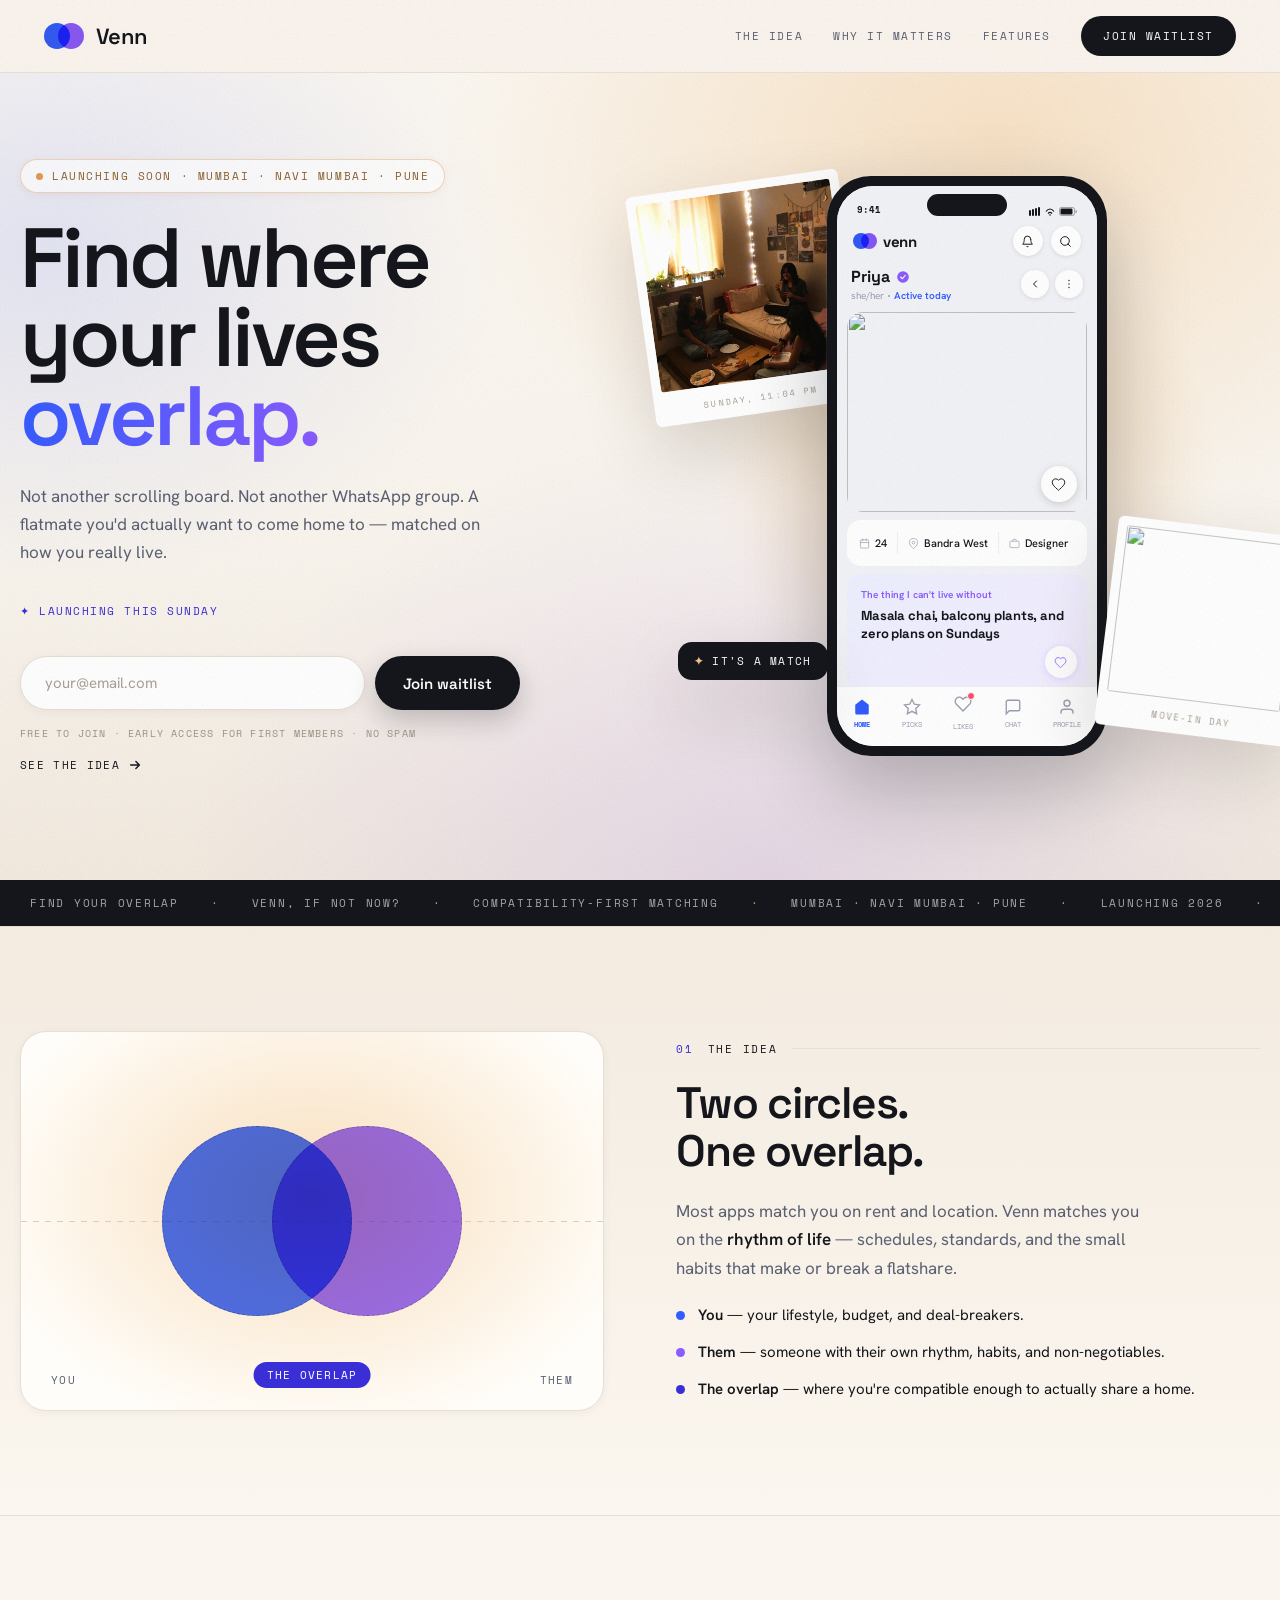
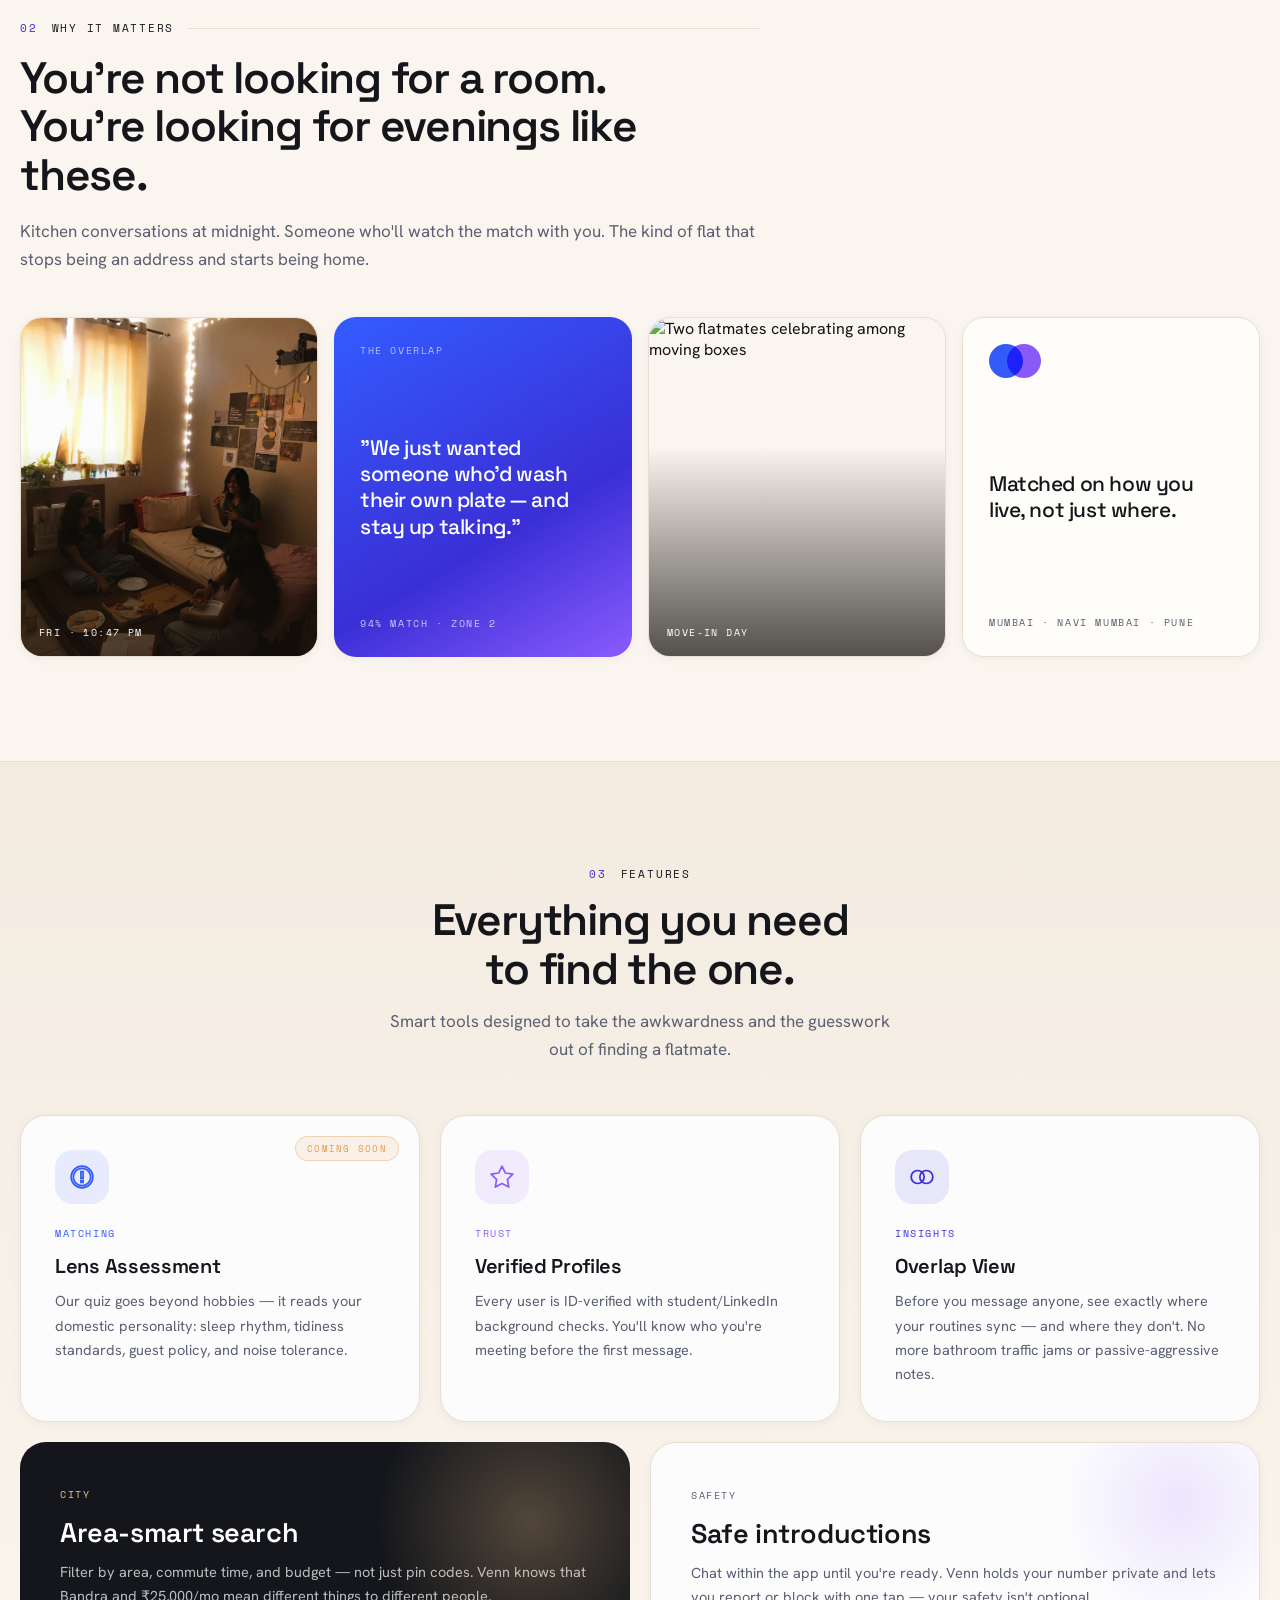
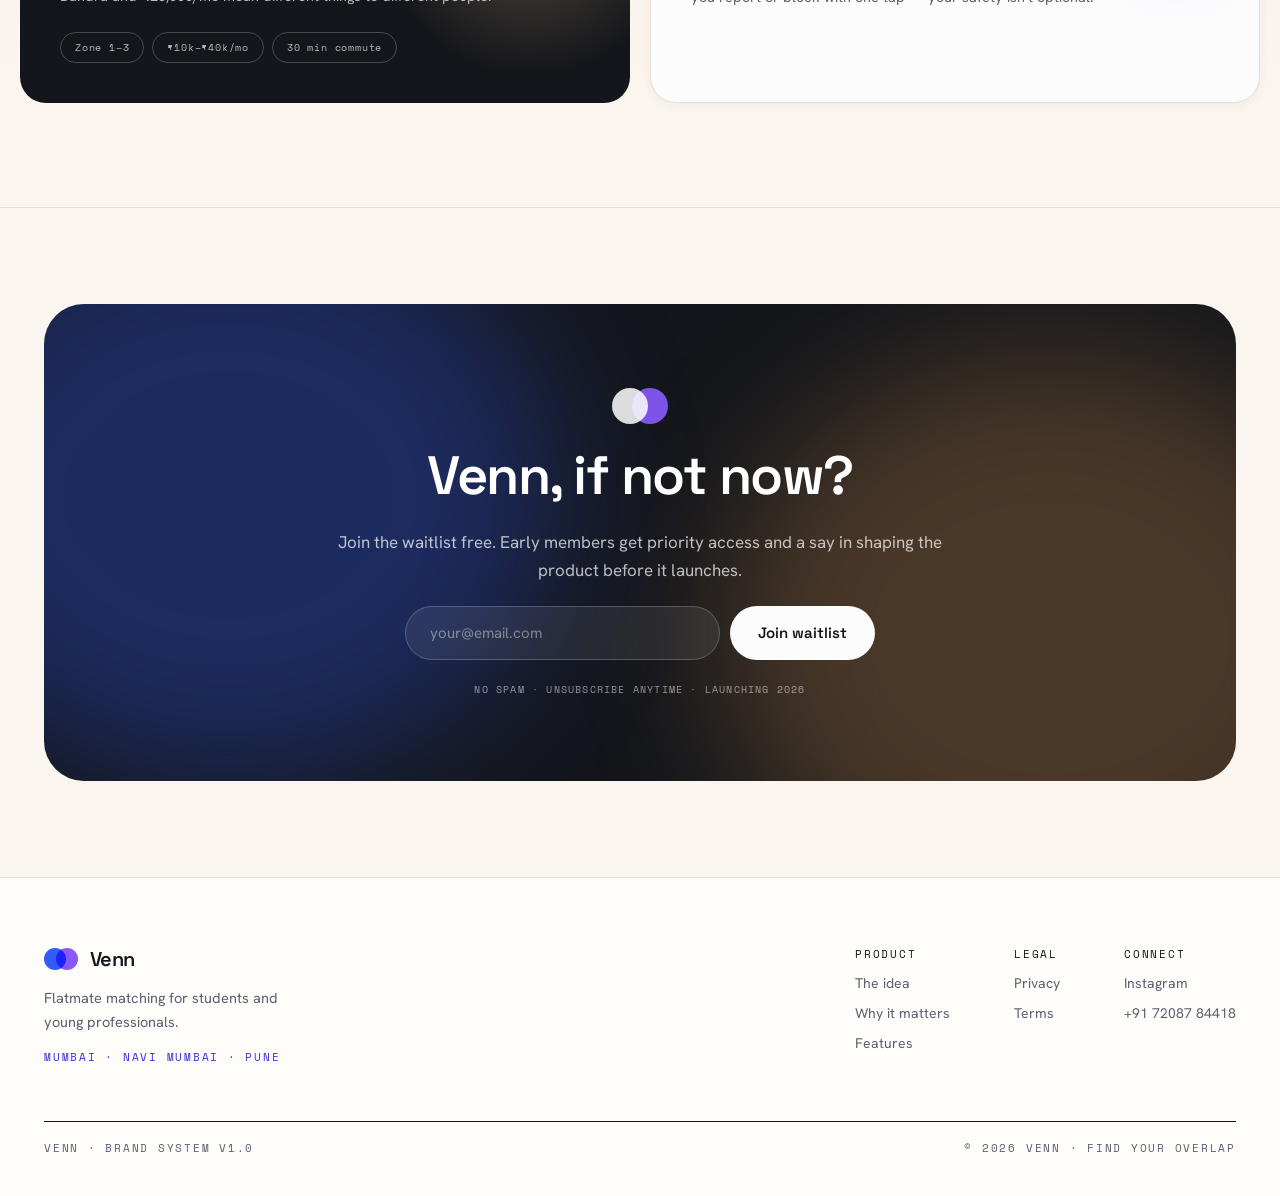
==== commit 2a44dd96: "Redesign landing page with warm, candid brand aesthetic Rebuilds the landing page visual layer while" ====
--- a/index.html
+++ b/index.html
@@ -27,588 +27,1129 @@
   <link rel="preconnect" href="https://fonts.googleapis.com">
   <link rel="preconnect" href="https://fonts.gstatic.com" crossorigin>
   <link href="https://fonts.googleapis.com/css2?family=Space+Grotesk:wght@400;500;600;700&family=Hanken+Grotesk:wght@400;500;600;700&family=Space+Mono:wght@400;700&display=swap" rel="stylesheet">
-  <link rel="stylesheet" href="/tailwind.css">
   <script>document.documentElement.classList.add('js');</script>
   <style>
+    /* ============================================================
+       VENN — brand system v1.0, warm edition
+       Palette + type straight from the brand sheet; the warmth
+       (candlelight amber, paper cream, film grain) is the layer
+       that makes it feel like an actual evening in someone's flat.
+       ============================================================ */
+    :root {
+      --ink:      #14161B;
+      --slate:    #5A6072;
+      --mist:     #E6E8EE;
+      --paper:    #FCFCFD;
+
+      --blue:     #335CFF;
+      --violet:   #8A5BFF;
+      --indigo:   #3A2FD6;
+
+      /* warm layer */
+      --cream:    #FAF5EE;
+      --sand:     #F3EBE0;
+      --amber:    #E39A4E;
+      --amber-lt: #F2C489;
+      --line:     #E7DFD4;
+
+      --shadow-sm: 0 2px 10px rgba(60,44,30,0.05);
+      --shadow-md: 0 14px 40px rgba(60,44,30,0.09);
+      --shadow-lg: 0 30px 70px rgba(45,33,22,0.16);
+
+      --display: 'Space Grotesk', system-ui, sans-serif;
+      --body:    'Hanken Grotesk', system-ui, sans-serif;
+      --mono:    'Space Mono', ui-monospace, monospace;
+
+      --nav-h: 72px;
+    }
+
     * { box-sizing: border-box; }
-    body { -webkit-font-smoothing: antialiased; }
-
-    .lens-mark {
+
+    html { scroll-behavior: smooth; }
+
+    body {
+      margin: 0;
+      background: var(--cream);
+      color: var(--ink);
+      font-family: var(--body);
+      -webkit-font-smoothing: antialiased;
+      overflow-x: hidden;
+    }
+
+    img { max-width: 100%; display: block; }
+    a { color: inherit; }
+
+    .hidden { display: none; }
+    .sr-only {
+      position: absolute; width: 1px; height: 1px;
+      padding: 0; margin: -1px; overflow: hidden;
+      clip: rect(0,0,0,0); white-space: nowrap; border: 0;
+    }
+
+    /* ---- film grain, sits over everything, costs nothing ---- */
+    .grain {
+      position: fixed; inset: 0; z-index: 100;
+      pointer-events: none; opacity: 0.34; mix-blend-mode: multiply;
+      background-image: url("data:image/svg+xml,%3Csvg xmlns='http://www.w3.org/2000/svg' width='160' height='160'%3E%3Cfilter id='n'%3E%3CfeTurbulence type='fractalNoise' baseFrequency='0.9' numOctaves='3' stitchTiles='stitch'/%3E%3C/filter%3E%3Crect width='100%25' height='100%25' filter='url(%23n)' opacity='0.35'/%3E%3C/svg%3E");
+    }
+
+    /* ---- layout ---- */
+    .wrap { width: 100%; max-width: 1240px; margin: 0 auto; padding: 0 24px; }
+    .section { padding: 104px 0; }
+    @media (max-width: 860px) { .section { padding: 72px 0; } }
+
+    /* ---- type ---- */
+    .mono {
+      font-family: var(--mono);
+      font-size: 11px;
+      letter-spacing: 0.16em;
+      text-transform: uppercase;
+    }
+    .eyebrow {
+      display: flex; align-items: center; gap: 14px;
+      font-family: var(--mono); font-size: 11px;
+      letter-spacing: 0.16em; text-transform: uppercase;
+    }
+    .eyebrow .num { color: var(--indigo); }
+    .eyebrow .rule { flex: 1; height: 1px; background: var(--line); }
+
+    .h1 {
+      font-family: var(--display); font-weight: 600;
+      font-size: clamp(42px, 7.4vw, 84px);
+      line-height: 0.94; letter-spacing: -0.038em;
+      margin: 0; text-wrap: balance;
+    }
+    .h2 {
+      font-family: var(--display); font-weight: 600;
+      font-size: clamp(30px, 4.2vw, 44px);
+      line-height: 1.1; letter-spacing: -0.028em;
+      margin: 0; text-wrap: balance;
+    }
+    .h3 {
+      font-family: var(--display); font-weight: 600;
+      font-size: 20px; letter-spacing: -0.015em;
+      margin: 0;
+    }
+    .lede {
+      font-size: 17px; line-height: 1.65; color: var(--slate);
+      margin: 0; text-wrap: pretty;
+    }
+    .body-sm { font-size: 14.5px; line-height: 1.68; color: var(--slate); margin: 0; }
+
+    .ink-grad {
+      background: linear-gradient(100deg, var(--blue), var(--violet));
+      -webkit-background-clip: text; background-clip: text;
+      color: transparent;
+    }
+
+    /* ---- the mark ---- */
+    .lens { position: relative; display: inline-block; flex: none; }
+    .lens > i {
+      position: absolute; top: 0; border-radius: 50%;
+      mix-blend-mode: multiply; display: block;
+    }
+    .lens > i.l { left: 0; background: var(--blue); }
+    .lens > i.r { right: 0; background: var(--violet); }
+
+    /* ---- buttons ---- */
+    .btn {
+      display: inline-flex; align-items: center; justify-content: center;
+      gap: 8px; border: 0; cursor: pointer; white-space: nowrap;
+      border-radius: 999px; text-decoration: none;
+      font-family: var(--display); font-weight: 600;
+      transition: transform .15s ease, box-shadow .25s ease, background .2s ease, color .2s ease;
+    }
+    .btn:active { transform: scale(0.97); }
+    .btn-primary {
+      background: var(--ink); color: #fff;
+      font-size: 15px; padding: 16px 28px;
+      box-shadow: 0 10px 26px rgba(20,22,27,0.22);
+    }
+    .btn-primary:hover { background: var(--indigo); box-shadow: 0 14px 32px rgba(58,47,214,0.32); }
+    .btn-light { background: var(--paper); color: var(--ink); font-size: 15px; padding: 16px 28px; }
+    .btn-light:hover { background: #fff; }
+    .btn-nav {
+      background: var(--ink); color: #fff;
+      font-family: var(--mono); font-weight: 400;
+      font-size: 11px; letter-spacing: 0.14em; text-transform: uppercase;
+      padding: 12px 22px;
+    }
+    .btn-nav:hover { background: var(--indigo); }
+
+    /* ---- forms ---- */
+    .field {
+      flex: 1; min-width: 0; width: 100%;
+      background: #fff; border: 1px solid var(--line);
+      border-radius: 999px; padding: 16px 24px;
+      font-family: var(--body); font-size: 15px; color: var(--ink);
+      outline: none; box-shadow: var(--shadow-sm);
+      transition: border-color .2s ease, box-shadow .2s ease;
+    }
+    .field::placeholder { color: #A9A296; }
+    .field:focus { border-color: var(--blue); box-shadow: 0 0 0 4px rgba(51,92,255,0.12); }
+
+    .form-row { display: flex; gap: 10px; width: 100%; }
+    @media (max-width: 520px) {
+      .form-row { flex-direction: column; }
+      .form-row .btn { width: 100%; }
+    }
+
+    .hp-field {
+      position: absolute; left: -9999px;
+      width: 1px; height: 1px; opacity: 0; pointer-events: none;
+    }
+
+    .note {
+      font-family: var(--mono); font-size: 10px;
+      letter-spacing: 0.12em; text-transform: uppercase; color: #9C9484;
+      margin: 0;
+    }
+    .err {
+      font-size: 13px; font-weight: 600; color: #D6244B; margin: 0;
+    }
+
+    .success-chip {
+      align-items: center; flex-wrap: wrap; gap: 4px 12px;
+      background: rgba(51,92,255,0.09);
+      border: 1px solid rgba(51,92,255,0.22);
+      border-radius: 999px; padding: 13px 24px;
+      font-weight: 600; font-size: 14px; color: var(--indigo);
+    }
+    .success-chip a { color: var(--blue); text-underline-offset: 3px; }
+
+    /* ---- nav ---- */
+    .nav {
+      position: fixed; top: 0; left: 0; right: 0; z-index: 60;
+      background: rgba(250,245,238,0.82);
+      backdrop-filter: blur(18px) saturate(1.4);
+      -webkit-backdrop-filter: blur(18px) saturate(1.4);
+      border-bottom: 1px solid rgba(231,223,212,0.9);
+      transition: box-shadow .3s ease;
+    }
+    .shadow-md { box-shadow: 0 6px 28px rgba(60,44,30,0.08); }
+    .nav-inner {
+      height: var(--nav-h);
+      display: flex; align-items: center; justify-content: space-between;
+    }
+    .brand { display: flex; align-items: center; gap: 12px; text-decoration: none; }
+    .brand span {
+      font-family: var(--display); font-weight: 600;
+      font-size: 22px; letter-spacing: -0.03em; color: var(--ink);
+    }
+    .nav-links { display: flex; align-items: center; gap: 30px; }
+    .nav-links a.link {
+      font-family: var(--mono); font-size: 11px;
+      letter-spacing: 0.14em; text-transform: uppercase;
+      color: var(--slate); text-decoration: none; transition: color .2s ease;
+    }
+    .nav-links a.link:hover { color: var(--ink); }
+    .burger {
+      display: none; background: none; border: 0; padding: 8px;
+      color: var(--ink); cursor: pointer;
+    }
+    .drawer {
+      border-top: 1px solid var(--line);
+      background: var(--cream);
+      padding: 22px 24px 26px;
+      flex-direction: column; gap: 18px;
+    }
+    .drawer a, .drawer button { text-decoration: none; }
+    .drawer a.link {
+      font-family: var(--mono); font-size: 12px;
+      letter-spacing: 0.14em; text-transform: uppercase; color: var(--slate);
+    }
+    @media (max-width: 860px) {
+      .nav-links { display: none; }
+      .burger { display: block; }
+      .drawer { display: none; }
+      .drawer:not(.hidden) { display: flex; }
+    }
+
+    main { padding-top: var(--nav-h); }
+
+    /* ---- hero ---- */
+    .hero { position: relative; overflow: hidden; }
+    .hero-bg {
+      position: absolute; inset: 0; pointer-events: none;
+      background:
+        radial-gradient(900px 620px at 78% 8%, rgba(242,196,137,0.42) 0%, transparent 62%),
+        radial-gradient(760px 560px at 4% 22%, rgba(51,92,255,0.12) 0%, transparent 60%),
+        radial-gradient(900px 700px at 60% 100%, rgba(138,91,255,0.14) 0%, transparent 65%),
+        linear-gradient(180deg, #FDF9F3 0%, var(--cream) 60%, var(--sand) 100%);
+    }
+    .hero-inner {
       position: relative;
-      display: inline-flex;
-    }
-    .lens-mark .circle-l {
-      border-radius: 50%;
-      background: #335CFF;
-      mix-blend-mode: multiply;
-    }
-    .lens-mark .circle-r {
-      border-radius: 50%;
-      background: #8A5BFF;
-      mix-blend-mode: multiply;
+      display: grid; grid-template-columns: 1.02fr 1fr;
+      gap: 56px; align-items: center;
+      padding: 84px 0 104px;
+    }
+    .hero-copy { display: flex; flex-direction: column; gap: 26px; }
+    .hero-copy .h1 { max-width: 12ch; }
+
+    .pill {
+      display: inline-flex; align-items: center; gap: 9px;
+      align-self: flex-start;
+      background: rgba(255,255,255,0.7);
+      border: 1px solid rgba(227,154,78,0.4);
+      padding: 8px 15px; border-radius: 999px;
+      box-shadow: var(--shadow-sm);
+      font-family: var(--mono); font-size: 10.5px;
+      letter-spacing: 0.15em; text-transform: uppercase; color: #8A6230;
+    }
+    .pill .dot {
+      width: 7px; height: 7px; border-radius: 50%;
+      background: var(--amber); flex: none;
+      box-shadow: 0 0 0 0 rgba(227,154,78,0.6);
+      animation: halo 2.4s ease-out infinite;
+    }
+    @keyframes halo {
+      0%   { box-shadow: 0 0 0 0 rgba(227,154,78,0.55); }
+      70%  { box-shadow: 0 0 0 9px rgba(227,154,78,0); }
+      100% { box-shadow: 0 0 0 0 rgba(227,154,78,0); }
+    }
+
+    .launch-line {
+      display: inline-flex; align-items: center; gap: 8px;
+      font-family: var(--mono); font-size: 11px;
+      letter-spacing: 0.14em; text-transform: uppercase; color: var(--indigo);
+    }
+
+    .hero-form-block {
+      display: flex; flex-direction: column; align-items: flex-start;
+      gap: 16px; width: 100%; max-width: 500px;
+    }
+
+    .text-link {
+      display: inline-flex; align-items: center; gap: 8px;
+      font-family: var(--mono); font-size: 11px;
+      letter-spacing: 0.12em; text-transform: uppercase;
+      color: var(--ink); text-decoration: none; transition: color .2s ease;
+    }
+    .text-link:hover { color: var(--blue); }
+    .text-link svg { transition: transform .2s ease; }
+    .text-link:hover svg { transform: translateX(4px); }
+
+    /* ---- hero scene: phone + scrapbook photos ---- */
+    .scene {
+      position: relative;
+      display: flex; align-items: center; justify-content: center;
+      min-height: 620px;
+    }
+    .scene-glow {
+      position: absolute; width: 520px; height: 520px; border-radius: 50%;
+      background: radial-gradient(circle, rgba(242,196,137,0.55) 0%, rgba(242,196,137,0) 68%);
+      pointer-events: none;
+    }
+
+    .snap {
       position: absolute;
-    }
-
-    /* Nav blur */
-    .nav-blur {
-      backdrop-filter: blur(16px);
-      -webkit-backdrop-filter: blur(16px);
-    }
-
-    /* Smooth fade-up on scroll — only when JS is available, so content
-       stays visible if the script fails to load */
+      background: #fff; padding: 9px 9px 34px;
+      border-radius: 6px;
+      box-shadow: var(--shadow-lg);
+      overflow: hidden;
+    }
+    .snap img {
+      width: 100%; height: 100%; object-fit: cover;
+      border-radius: 3px;
+      filter: saturate(1.06) contrast(1.03) brightness(1.02);
+    }
+    .snap .cap {
+      position: absolute; left: 0; right: 0; bottom: 10px;
+      text-align: center;
+      font-family: var(--mono); font-size: 8.5px;
+      letter-spacing: 0.14em; text-transform: uppercase; color: #A79E90;
+    }
+    .snap-a {
+      width: 214px; height: 232px;
+      top: 26px; left: -34px;
+      transform: rotate(-8deg);
+      z-index: 1;
+    }
+    .snap-a img { height: 189px; }
+    .snap-b {
+      width: 192px; height: 210px;
+      bottom: 40px; right: -38px;
+      transform: rotate(7deg);
+      z-index: 3;
+    }
+    .snap-b img { height: 167px; }
+
+    .phone-holder { position: relative; z-index: 2; }
+
+    .match-badge {
+      position: absolute; bottom: 96px; left: 4px; z-index: 4;
+      background: var(--ink); color: #fff;
+      font-family: var(--mono); font-size: 10.5px;
+      letter-spacing: 0.12em; text-transform: uppercase;
+      padding: 11px 16px; border-radius: 14px;
+      box-shadow: var(--shadow-lg);
+      animation: bob 5s ease-in-out infinite;
+    }
+    .match-badge b { color: var(--amber-lt); font-weight: 700; }
+    @keyframes bob {
+      0%,100% { transform: translateY(0); }
+      50%     { transform: translateY(-8px); }
+    }
+
+    @media (max-width: 1040px) {
+      .hero-inner { grid-template-columns: 1fr; gap: 24px; padding: 60px 0 80px; }
+      .hero-copy .h1 { max-width: none; }
+      .scene { min-height: 0; padding: 28px 0 8px; }
+      .snap, .match-badge { display: none; }
+    }
+
+    /* ---- ticker ---- */
+    .ticker {
+      background: var(--ink); color: #fff;
+      padding: 15px 0; overflow: hidden;
+    }
+    .ticker-wrap { overflow: hidden; }
+    .ticker-track { display: flex; width: max-content; animation: ticker 30s linear infinite; }
+    .ticker-track span {
+      font-family: var(--mono); font-size: 11px;
+      letter-spacing: 0.16em; text-transform: uppercase;
+      color: rgba(252,252,253,0.62); padding: 0 30px; white-space: nowrap;
+    }
+    .ticker-track span.sep { color: var(--amber); padding: 0 2px; }
+    @keyframes ticker { 0% { transform: translateX(0); } 100% { transform: translateX(-50%); } }
+
+    /* ---- generic surfaces ---- */
+    .panel {
+      background: var(--paper);
+      border: 1px solid var(--line);
+      border-radius: 26px;
+      box-shadow: var(--shadow-sm);
+      transition: transform .3s cubic-bezier(.22,1,.36,1), box-shadow .3s ease, border-color .3s ease;
+    }
+    .panel-hover:hover {
+      transform: translateY(-5px);
+      box-shadow: var(--shadow-md);
+      border-color: #DED3C4;
+    }
+
+    .icon-badge {
+      width: 54px; height: 54px; border-radius: 18px;
+      display: flex; align-items: center; justify-content: center;
+      transition: transform .3s cubic-bezier(.22,1,.36,1);
+    }
+    .panel-hover:hover .icon-badge { transform: rotate(-6deg) scale(1.05); }
+
+    .tag {
+      font-family: var(--mono); font-size: 10px;
+      letter-spacing: 0.16em; text-transform: uppercase;
+    }
+
+    /* ---- idea section ---- */
+    .band-warm { background: linear-gradient(180deg, var(--sand) 0%, #FBF6EF 100%); border-top: 1px solid var(--line); border-bottom: 1px solid var(--line); }
+
+    .two-col {
+      display: grid; grid-template-columns: 1fr 1fr;
+      gap: 72px; align-items: center;
+    }
+    @media (max-width: 940px) { .two-col { grid-template-columns: 1fr; gap: 44px; } }
+
+    .venn-stage {
+      position: relative; height: 380px; border-radius: 26px;
+      background:
+        radial-gradient(460px 330px at 50% 44%, rgba(242,196,137,0.55) 0%, transparent 72%),
+        #FFFDF9;
+      border: 1px solid var(--line);
+      box-shadow: var(--shadow-sm);
+      display: flex; align-items: center; justify-content: center;
+      overflow: hidden;
+    }
+    .venn-stage .guide {
+      position: absolute; left: 0; right: 0; top: 50%; height: 1px;
+      background: repeating-linear-gradient(to right, #D9CFC1 0 6px, transparent 6px 12px);
+    }
+    .venn-set { position: relative; width: 300px; height: 190px; max-width: 82%; }
+    .venn-set > div { position: absolute; top: 0; width: 190px; height: 190px; border-radius: 50%; }
+    .venn-set .gl { left: 0; border: 1px dashed #C2B6A5; }
+    .venn-set .gr { right: 0; border: 1px dashed #C2B6A5; }
+    .venn-set .fl { left: 0; background: var(--blue); mix-blend-mode: multiply; opacity: 0.86; animation: slideL .95s cubic-bezier(.22,1,.36,1) both; }
+    .venn-set .fr { right: 0; background: var(--violet); mix-blend-mode: multiply; opacity: 0.86; animation: slideR .95s cubic-bezier(.22,1,.36,1) .15s both; }
+    @keyframes slideL { from { transform: translateX(26px); opacity: 0; } to { transform: translateX(0); opacity: .86; } }
+    @keyframes slideR { from { transform: translateX(-26px); opacity: 0; } to { transform: translateX(0); opacity: .86; } }
+    .venn-label {
+      position: absolute; bottom: 22px;
+      font-family: var(--mono); font-size: 10.5px;
+      letter-spacing: 0.12em; text-transform: uppercase; color: var(--slate);
+    }
+    .venn-label.you { left: 30px; }
+    .venn-label.them { right: 30px; }
+    .venn-label.mid {
+      left: 50%; transform: translateX(-50%);
+      background: var(--indigo); color: #fff;
+      padding: 5px 13px; border-radius: 999px;
+    }
+    @media (max-width: 520px) {
+      .venn-stage { height: 300px; }
+      .venn-label.you { left: 16px; } .venn-label.them { right: 16px; }
+    }
+
+    .bullets { display: flex; flex-direction: column; gap: 14px; }
+    .bullets > div { display: flex; align-items: flex-start; gap: 13px; }
+    .bullets .bdot { margin-top: 7px; width: 9px; height: 9px; border-radius: 50%; flex: none; }
+    .bullets p { margin: 0; font-size: 15px; line-height: 1.55; color: var(--ink); }
+    .bullets p b { font-weight: 600; }
+
+    /* ---- life strip (photo collage) ---- */
+    .strip {
+      display: grid; grid-template-columns: repeat(4, 1fr);
+      gap: 16px;
+    }
+    .tile {
+      position: relative; border-radius: 22px; overflow: hidden;
+      height: 300px; box-shadow: var(--shadow-sm);
+      border: 1px solid var(--line);
+    }
+    .tile img {
+      width: 100%; height: 100%; object-fit: cover;
+      filter: saturate(1.05) contrast(1.03);
+      transition: transform 1.1s cubic-bezier(.22,1,.36,1);
+    }
+    .tile:hover img { transform: scale(1.05); }
+    .tile .veil {
+      position: absolute; inset: 0;
+      background: linear-gradient(180deg, rgba(20,16,12,0) 38%, rgba(20,16,12,0.72) 100%);
+    }
+    .tile .cap {
+      position: absolute; left: 18px; right: 18px; bottom: 16px;
+      color: #fff;
+      font-family: var(--mono); font-size: 10px;
+      letter-spacing: 0.14em; text-transform: uppercase;
+    }
+    .tile.tall { height: 340px; }
+    .tile-quote {
+      display: flex; flex-direction: column; justify-content: space-between;
+      padding: 26px;
+      background: linear-gradient(150deg, var(--blue), var(--indigo) 62%, var(--violet));
+      color: #fff; border: 0;
+    }
+    .tile-quote .q {
+      font-family: var(--display); font-weight: 500; font-size: 21px;
+      line-height: 1.25; letter-spacing: -0.02em; margin: 0;
+    }
+    .tile-warm {
+      display: flex; flex-direction: column; justify-content: space-between;
+      padding: 26px; background: #FFFDF9; border: 1px solid var(--line);
+    }
+    .tile-warm .q {
+      font-family: var(--display); font-weight: 500; font-size: 21px;
+      line-height: 1.25; letter-spacing: -0.02em; margin: 0; color: var(--ink);
+    }
+    @media (max-width: 940px) {
+      .strip { grid-template-columns: repeat(2, 1fr); }
+      .tile, .tile.tall { height: 280px; }
+    }
+    @media (max-width: 560px) {
+      .strip { grid-template-columns: 1fr; }
+      .tile, .tile.tall { height: 380px; }
+      .tile-quote, .tile-warm { height: auto; min-height: 240px; }
+    }
+
+    /* ---- features ---- */
+    .grid-3 { display: grid; grid-template-columns: repeat(3, 1fr); gap: 20px; }
+    .grid-2 { display: grid; grid-template-columns: repeat(2, 1fr); gap: 20px; margin-top: 20px; }
+    @media (max-width: 940px) {
+      .grid-3, .grid-2 { grid-template-columns: 1fr; }
+    }
+    .feature { padding: 34px; position: relative; }
+    .feature .h3 { margin: 12px 0 10px; }
+    .soon {
+      position: absolute; top: 20px; right: 20px;
+      font-family: var(--mono); font-size: 9px;
+      letter-spacing: 0.14em; text-transform: uppercase;
+      color: var(--amber); background: rgba(227,154,78,0.12);
+      border: 1px solid rgba(227,154,78,0.35);
+      padding: 5px 11px; border-radius: 999px;
+    }
+
+    .feature-dark {
+      background: var(--ink); color: var(--paper);
+      border: 0; border-radius: 26px; padding: 40px;
+      position: relative; overflow: hidden;
+    }
+    .feature-dark .glow {
+      position: absolute; top: -80px; right: -60px;
+      width: 320px; height: 320px; border-radius: 50%;
+      background: radial-gradient(circle, rgba(242,196,137,0.28) 0%, transparent 68%);
+      pointer-events: none;
+    }
+    .feature-dark .h2, .feature-dark .h3 { color: #fff; }
+    .chips { display: flex; flex-wrap: wrap; gap: 8px; margin-top: 24px; }
+    .chips span {
+      font-family: var(--mono); font-size: 10px; letter-spacing: 0.08em;
+      border: 1px solid rgba(252,252,253,0.22);
+      color: rgba(252,252,253,0.72);
+      padding: 7px 14px; border-radius: 999px;
+    }
+
+    /* ---- CTA ---- */
+    .cta {
+      position: relative; overflow: hidden;
+      background: var(--ink); color: var(--paper);
+      border-radius: 40px; padding: 84px 40px; text-align: center;
+    }
+    .cta .g1, .cta .g2 {
+      position: absolute; border-radius: 50%; pointer-events: none; filter: blur(70px);
+    }
+    .cta .g1 { top: -20%; left: -12%; width: 55%; height: 120%; background: rgba(51,92,255,0.30); }
+    .cta .g2 { bottom: -30%; right: -12%; width: 55%; height: 120%; background: rgba(227,154,78,0.26); }
+    .cta-inner {
+      position: relative; z-index: 2;
+      max-width: 620px; margin: 0 auto;
+      display: flex; flex-direction: column; align-items: center; gap: 22px;
+    }
+    .cta .h2 { color: #fff; font-size: clamp(34px, 5.4vw, 54px); }
+    .cta p.lede { color: rgba(252,252,253,0.72); }
+    .cta .field {
+      background: rgba(255,255,255,0.08); border-color: rgba(255,255,255,0.2);
+      color: #fff; box-shadow: none;
+    }
+    .cta .field::placeholder { color: rgba(255,255,255,0.42); }
+    .cta .field:focus { border-color: rgba(255,255,255,0.55); box-shadow: 0 0 0 4px rgba(255,255,255,0.08); }
+    .cta .note { color: rgba(252,252,253,0.55); }
+    .cta .err { color: #FF7A93; }
+    .cta-success {
+      align-items: center; justify-content: center; flex-wrap: wrap;
+      gap: 4px 10px; font-weight: 600; font-size: 15px; color: rgba(255,255,255,0.92);
+    }
+    .cta-success a { color: #fff; text-underline-offset: 3px; }
+    @media (max-width: 640px) { .cta { padding: 56px 24px; border-radius: 30px; } }
+
+    /* ---- footer ---- */
+    .footer { background: #FFFDF9; border-top: 1px solid var(--line); }
+    .footer-top {
+      display: flex; justify-content: space-between; align-items: flex-start;
+      gap: 48px; flex-wrap: wrap; padding: 68px 0 56px;
+    }
+    .footer-cols { display: flex; flex-wrap: wrap; gap: 30px 64px; }
+    .footer-cols ul { list-style: none; margin: 10px 0 0; padding: 0; display: flex; flex-direction: column; gap: 9px; }
+    .footer-cols a { font-size: 14px; color: var(--slate); text-decoration: none; transition: color .2s ease; }
+    .footer-cols a:hover { color: var(--ink); }
+    .footer-bottom {
+      border-top: 1px solid var(--ink);
+      padding: 18px 0 40px;
+      display: flex; justify-content: space-between; align-items: center;
+      gap: 12px; flex-wrap: wrap;
+    }
+    .footer-bottom p { margin: 0; }
+
+    /* ---- reveal ---- */
     html.js .reveal {
-      opacity: 0;
-      transform: translateY(28px);
-      transition: opacity 0.7s ease, transform 0.7s ease;
-    }
-    html.js .reveal.visible {
-      opacity: 1;
-      transform: none;
-    }
-
-    /* Honeypot field — visually gone, still in the DOM for bots */
-    .hp-field {
-      position: absolute;
-      left: -9999px;
-      width: 1px;
-      height: 1px;
-      opacity: 0;
-      pointer-events: none;
-    }
-
-    /* Gradient glow blobs */
-    .blob-blue {
-      background: radial-gradient(circle, rgba(51,92,255,0.18) 0%, transparent 70%);
-    }
-    .blob-violet {
-      background: radial-gradient(circle, rgba(138,91,255,0.15) 0%, transparent 70%);
-    }
-
-    /* Stat ticker animation */
-    @keyframes ticker {
-      0% { transform: translateX(0); }
-      100% { transform: translateX(-50%); }
-    }
-    .ticker-track {
-      display: flex;
-      animation: ticker 24s linear infinite;
-      width: max-content;
-    }
-    .ticker-wrap { overflow: hidden; }
-
-    /* Match card pulse */
-    @keyframes pulse-ring {
-      0% { box-shadow: 0 0 0 0 rgba(51,92,255,0.35); }
-      70% { box-shadow: 0 0 0 14px rgba(51,92,255,0); }
-      100% { box-shadow: 0 0 0 0 rgba(51,92,255,0); }
-    }
-    .pulse-ring { animation: pulse-ring 2.4s ease-out infinite; }
-
-    /* Venn diagram animation */
-    @keyframes slideLeft {
-      from { transform: translateX(22px); opacity: 0; }
-      to { transform: translateX(0); opacity: 1; }
-    }
-    @keyframes slideRight {
-      from { transform: translateX(-22px); opacity: 0; }
-      to { transform: translateX(0); opacity: 1; }
-    }
-    .circle-anim-l { animation: slideLeft 0.9s cubic-bezier(0.22,1,0.36,1) both; }
-    .circle-anim-r { animation: slideRight 0.9s cubic-bezier(0.22,1,0.36,1) 0.15s both; }
-
-    /* Card hover lift */
-    .card-lift {
-      transition: transform 0.25s ease, box-shadow 0.25s ease, border-color 0.25s ease;
-    }
-    .card-lift:hover {
-      transform: translateY(-4px);
-      box-shadow: 0 20px 48px rgba(20,22,27,0.08);
-    }
-
-    /* Button active press */
-    .btn-press { transition: transform 0.12s ease, box-shadow 0.12s ease; }
-    .btn-press:active { transform: scale(0.96); }
+      opacity: 0; transform: translateY(26px);
+      transition: opacity .8s ease, transform .8s cubic-bezier(.22,1,.36,1);
+    }
+    html.js .reveal.visible { opacity: 1; transform: none; }
 
     @media (prefers-reduced-motion: reduce) {
-      html.js .reveal {
-        opacity: 1;
-        transform: none;
-        transition: none;
-      }
-      .ticker-track,
-      .pulse-ring,
-      .circle-anim-l,
-      .circle-anim-r,
-      .animate-pulse {
-        animation: none !important;
-      }
       html { scroll-behavior: auto; }
+      html.js .reveal { opacity: 1; transform: none; transition: none; }
+      .ticker-track, .match-badge, .pill .dot,
+      .venn-set .fl, .venn-set .fr { animation: none !important; }
+      .venn-set .fl, .venn-set .fr { opacity: .86; }
+      .tile img { transition: none; }
     }
   </style>
 </head>
-<body class="bg-canvas text-ink font-body">
+<body>
+
+<div class="grain" aria-hidden="true"></div>
 
 <!-- ===== NAV ===== -->
-<header id="nav" class="fixed top-0 left-0 right-0 z-50 bg-paper/90 nav-blur border-b border-mist/60 transition-all duration-300">
-  <div class="max-w-[1440px] mx-auto px-5 md:px-20 h-[72px] flex items-center justify-between">
-    <!-- Logo -->
-    <a href="/" class="flex items-center gap-3 group">
-      <div class="lens-mark relative w-10 h-[26px]">
-        <div class="circle-l absolute left-0 top-0 w-[26px] h-[26px]"></div>
-        <div class="circle-r right-0 top-0 w-[26px] h-[26px]"></div>
-      </div>
-      <span class="font-display font-semibold text-[22px] tracking-[-0.03em] text-ink">Venn</span>
+<header id="nav" class="nav">
+  <div class="wrap nav-inner">
+    <a href="/" class="brand">
+      <span class="lens" style="width:40px;height:26px;">
+        <i class="l" style="width:26px;height:26px;"></i>
+        <i class="r" style="width:26px;height:26px;"></i>
+      </span>
+      <span>Venn</span>
     </a>
-    <!-- Desktop nav -->
-    <nav class="hidden md:flex items-center gap-8">
-      <a href="#how" class="font-mono text-[11px] tracking-[0.14em] uppercase text-slate hover:text-ink transition-colors">The idea</a>
-      <a href="#features" class="font-mono text-[11px] tracking-[0.14em] uppercase text-slate hover:text-ink transition-colors">Features</a>
-      <button onclick="document.getElementById('hero-form').scrollIntoView({behavior:'smooth'})" class="btn-press bg-venn-blue text-white font-mono text-[11px] tracking-[0.14em] uppercase px-6 py-3 rounded-full hover:bg-overlap-indigo hover:shadow-lg hover:shadow-venn-blue/25 transition-all duration-200">
-        Join waitlist
-      </button>
+    <nav class="nav-links">
+      <a href="#how" class="link">The idea</a>
+      <a href="#life" class="link">Why it matters</a>
+      <a href="#features" class="link">Features</a>
+      <button onclick="document.getElementById('hero-form').scrollIntoView({behavior:'smooth'})" class="btn btn-nav">Join waitlist</button>
     </nav>
-    <!-- Mobile hamburger -->
-    <button id="mob-toggle" class="md:hidden p-2 text-ink" aria-label="Menu" aria-expanded="false" aria-controls="mob-menu">
+    <button id="mob-toggle" class="burger" aria-label="Menu" aria-expanded="false" aria-controls="mob-menu">
       <svg width="22" height="22" fill="none" stroke="currentColor" stroke-width="1.8" viewBox="0 0 24 24">
         <line x1="3" y1="7" x2="21" y2="7"/><line x1="3" y1="12" x2="21" y2="12"/><line x1="3" y1="17" x2="21" y2="17"/>
       </svg>
     </button>
   </div>
-  <!-- Mobile drawer -->
-  <div id="mob-menu" class="hidden md:hidden border-t border-mist bg-paper px-5 py-6 flex flex-col gap-5">
-    <a href="#how" class="font-mono text-[12px] tracking-[0.14em] uppercase text-slate">The idea</a>
-    <a href="#features" class="font-mono text-[12px] tracking-[0.14em] uppercase text-slate">Features</a>
-    <button onclick="document.getElementById('hero-form').scrollIntoView({behavior:'smooth'})" class="bg-venn-blue text-white font-mono text-[11px] tracking-[0.14em] uppercase px-6 py-3 rounded-full text-center">Join waitlist</button>
+  <div id="mob-menu" class="drawer hidden">
+    <a href="#how" class="link">The idea</a>
+    <a href="#life" class="link">Why it matters</a>
+    <a href="#features" class="link">Features</a>
+    <button onclick="document.getElementById('hero-form').scrollIntoView({behavior:'smooth'})" class="btn btn-primary">Join waitlist</button>
   </div>
 </header>
 
-<main class="pt-[72px]">
+<main>
 
   <!-- ===== HERO ===== -->
-  <section class="relative overflow-hidden">
-    <!-- Full-bleed gradient background -->
-    <div class="absolute inset-0 bg-gradient-to-br from-[#EEF1FF] via-canvas to-[#F3EEFF] pointer-events-none"></div>
-    <div class="absolute top-[-120px] right-[-120px] w-[600px] h-[600px] rounded-full pointer-events-none" style="background:radial-gradient(circle,rgba(51,92,255,0.12) 0%,transparent 70%);"></div>
-    <div class="absolute bottom-[-80px] left-[-80px] w-[400px] h-[400px] rounded-full pointer-events-none" style="background:radial-gradient(circle,rgba(138,91,255,0.10) 0%,transparent 70%);"></div>
-
-    <div class="relative max-w-[1440px] mx-auto px-5 md:px-20 pt-20 md:pt-28 pb-20 md:pb-32 grid grid-cols-1 lg:grid-cols-12 gap-12 lg:gap-8 items-center">
-    <!-- Copy -->
-    <div class="lg:col-span-6 space-y-7 reveal">
-      <!-- pill -->
-      <div class="inline-flex items-center gap-2 bg-venn-blue/10 border border-venn-blue/25 px-3 py-2 rounded-full">
-        <span class="w-2 h-2 rounded-full bg-venn-blue animate-pulse flex-none"></span>
-        <span class="font-mono text-[10px] sm:text-[11px] tracking-[0.18em] uppercase text-venn-blue">Launching soon · Mumbai · Navi Mumbai · Pune</span>
+  <section class="hero">
+    <div class="hero-bg" aria-hidden="true"></div>
+
+    <div class="wrap hero-inner">
+      <!-- Copy -->
+      <div class="hero-copy reveal">
+        <div class="pill">
+          <span class="dot"></span>
+          Launching soon · Mumbai · Navi Mumbai · Pune
+        </div>
+
+        <h1 class="h1">Find where your lives <span class="ink-grad">overlap.</span></h1>
+
+        <p class="lede" style="max-width:460px;">
+          Not another scrolling board. Not another WhatsApp group. A flatmate you'd
+          actually want to come home to — matched on how you really live.
+        </p>
+
+        <p class="launch-line">✦ Launching this Sunday</p>
+
+        <div class="hero-form-block" id="hero-form">
+          <form id="hero-waitlist-form" class="form-row" onsubmit="submitWaitlist(event, 'hero')">
+            <label for="hero-email" class="sr-only">Email address</label>
+            <input id="hero-email" name="email" type="email" required autocomplete="email" inputmode="email" placeholder="your@email.com" class="field"/>
+            <input type="text" name="website" class="hp-field" tabindex="-1" autocomplete="off" aria-hidden="true"/>
+            <button type="submit" class="btn btn-primary">Join waitlist</button>
+          </form>
+          <div id="hero-success" class="success-chip hidden">
+            <span>🎉</span>
+            <span id="hero-success-label">You're on the list!</span>
+            <a href="/signup.html" id="hero-complete-profile">Complete your profile →</a>
+          </div>
+          <p id="hero-error" role="alert" class="err hidden">Something went wrong — please check your connection and try again.</p>
+          <p class="note">Free to join · Early access for first members · No spam</p>
+          <a href="#how" class="text-link">
+            See the idea
+            <svg width="14" height="14" viewBox="0 0 16 16" fill="none">
+              <path d="M3 8h10M9 4l4 4-4 4" stroke="currentColor" stroke-width="1.6" stroke-linecap="round" stroke-linejoin="round"/>
+            </svg>
+          </a>
+        </div>
       </div>
-      <h1 class="font-display font-semibold text-[40px] sm:text-[56px] md:text-[70px] lg:text-[80px] leading-[0.93] tracking-[-0.035em] text-ink">
-        Find where<br>your lives <span class="text-venn-blue">overlap.</span>
-      </h1>
-      <p class="font-body text-[16px] sm:text-[18px] leading-[1.65] text-slate max-w-[440px]">
-        Not another scrolling board. Not another WhatsApp group. Something built around how you actually live.
-      </p>
-      <div class="flex flex-col items-start gap-4 pt-2 w-full max-w-[480px]" id="hero-form">
-        <form id="hero-waitlist-form" class="flex w-full gap-2" onsubmit="submitWaitlist(event, 'hero')">
-          <label for="hero-email" class="sr-only">Email address</label>
-          <input id="hero-email" name="email" type="email" required autocomplete="email" inputmode="email" placeholder="your@email.com"
-            class="flex-1 min-w-0 bg-white border border-mist rounded-full px-6 py-4 font-body text-[15px] text-ink placeholder-slate/50 outline-none focus:border-venn-blue transition-colors shadow-lg shadow-venn-blue/10"/>
-          <input type="text" name="website" class="hp-field" tabindex="-1" autocomplete="off" aria-hidden="true"/>
-          <button type="submit" class="btn-press bg-venn-blue text-white font-display font-semibold text-[15px] px-7 py-4 rounded-full hover:bg-overlap-indigo hover:shadow-xl hover:shadow-venn-blue/30 transition-all duration-200 whitespace-nowrap shadow-lg shadow-venn-blue/10">
-            Join waitlist
-          </button>
-        </form>
-        <div id="hero-success" class="hidden items-center flex-wrap gap-x-3 gap-y-1 bg-venn-blue/10 border border-venn-blue/20 rounded-full px-6 py-3">
-          <span class="text-venn-blue text-[18px]">🎉</span>
-          <span class="font-body font-semibold text-[14px] text-venn-blue">You're on the list!</span>
-          <a href="/signup.html" class="font-body font-semibold text-[14px] text-overlap-indigo underline underline-offset-2 hover:text-venn-blue transition-colors">Complete your profile →</a>
-        </div>
-        <p id="hero-error" role="alert" class="hidden font-body text-[13px] font-semibold text-[#D6244B]">Something went wrong — please check your connection and try again.</p>
-        <p class="font-mono text-[10px] tracking-[0.1em] uppercase text-slate">Free to join · Early access for first members · No spam</p>
-        <a href="#how" class="flex items-center gap-2 font-mono text-[11px] tracking-[0.12em] uppercase text-ink hover:text-venn-blue transition-colors group">
-          See the idea
-          <svg class="group-hover:translate-x-1 transition-transform" width="14" height="14" viewBox="0 0 16 16" fill="none">
-            <path d="M3 8h10M9 4l4 4-4 4" stroke="currentColor" stroke-width="1.6" stroke-linecap="round" stroke-linejoin="round"/>
-          </svg>
-        </a>
-      </div>
-    </div>
-
-    <!-- Hero visual: phone mockup (decorative) -->
-    <div class="lg:col-span-6 flex justify-center items-center relative reveal pb-8 lg:pb-0" style="transition-delay:0.1s" aria-hidden="true">
-      <!-- Blobs -->
-      <div class="blob-blue absolute top-0 right-0 w-[380px] h-[380px] rounded-full pointer-events-none"></div>
-      <div class="blob-violet absolute bottom-0 left-0 w-[260px] h-[260px] rounded-full pointer-events-none"></div>
-
-      <!-- Phone shell -->
-      <div style="width:min(280px,78vw);height:min(580px,162vw);background:#14161B;border-radius:44px;padding:10px;box-shadow:0 32px 80px rgba(20,22,27,0.28),0 0 0 1px rgba(255,255,255,0.08);position:relative;flex-shrink:0;">
-        <!-- Notch -->
-        <div style="position:absolute;top:18px;left:50%;transform:translateX(-50%);width:80px;height:22px;background:#14161B;border-radius:12px;z-index:10;"></div>
-        <!-- Screen -->
-        <div style="width:100%;height:100%;background:#F2F3F7;border-radius:36px;overflow:hidden;position:relative;">
-
-          <!-- Status bar -->
-          <div style="height:36px;background:#F2F3F7;display:flex;align-items:flex-end;justify-content:space-between;padding:0 20px 6px;flex-shrink:0;">
-            <span style="font-family:'Space Mono',monospace;font-size:9px;color:#14161B;font-weight:700;">9:41</span>
-            <div style="display:flex;gap:4px;align-items:center;">
-              <svg width="12" height="9" viewBox="0 0 12 9" fill="#14161B"><rect x="0" y="3" width="2" height="6" rx="1"/><rect x="3" y="2" width="2" height="7" rx="1"/><rect x="6" y="1" width="2" height="8" rx="1"/><rect x="9" y="0" width="2" height="9" rx="1"/></svg>
-              <svg width="10" height="9" viewBox="0 0 10 9" fill="none" stroke="#14161B" stroke-width="1.2"><path d="M1 4.5C2.3 2.8 3.5 2 5 2s2.7.8 4 2.5M3 6.5C3.7 5.7 4.3 5.3 5 5.3s1.3.4 2 1.2"/><circle cx="5" cy="8" r=".8" fill="#14161B" stroke="none"/></svg>
-              <svg width="18" height="9" viewBox="0 0 18 9" fill="none"><rect x=".5" y=".5" width="15" height="8" rx="2" stroke="#14161B" stroke-opacity=".35"/><rect x="1.5" y="1.5" width="12" height="6" rx="1.2" fill="#14161B"/><path d="M16.5 3v3a1.5 1.5 0 000-3z" fill="#14161B" fill-opacity=".4"/></svg>
-            </div>
-          </div>
-
-          <!-- App top bar -->
-          <div style="padding:4px 16px 10px;display:flex;align-items:center;justify-content:space-between;background:#F2F3F7;">
-            <div style="display:flex;align-items:center;gap:6px;">
-              <div style="position:relative;width:24px;height:16px;">
-                <div style="position:absolute;left:0;top:0;width:16px;height:16px;border-radius:50%;background:#335CFF;mix-blend-mode:multiply;"></div>
-                <div style="position:absolute;right:0;top:0;width:16px;height:16px;border-radius:50%;background:#8A5BFF;mix-blend-mode:multiply;"></div>
-              </div>
-              <span style="font-family:'Space Grotesk',sans-serif;font-size:15px;font-weight:700;color:#14161B;letter-spacing:-0.02em;">venn</span>
-            </div>
-            <div style="display:flex;gap:8px;">
-              <div style="width:30px;height:30px;border-radius:50%;background:#fff;display:flex;align-items:center;justify-content:center;box-shadow:0 1px 4px rgba(0,0,0,0.1);">
-                <svg width="13" height="13" viewBox="0 0 24 24" fill="none"><path d="M18 8A6 6 0 006 8c0 7-3 9-3 9h18s-3-2-3-9M13.73 21a2 2 0 01-3.46 0" stroke="#14161B" stroke-width="1.8" stroke-linecap="round"/></svg>
-              </div>
-              <div style="width:30px;height:30px;border-radius:50%;background:#fff;display:flex;align-items:center;justify-content:center;box-shadow:0 1px 4px rgba(0,0,0,0.1);">
-                <svg width="13" height="13" viewBox="0 0 24 24" fill="none"><circle cx="11" cy="11" r="8" stroke="#14161B" stroke-width="1.8"/><path d="M21 21l-4.35-4.35" stroke="#14161B" stroke-width="1.8" stroke-linecap="round"/></svg>
+
+      <!-- Scene: scrapbook photos + phone (decorative) -->
+      <div class="scene reveal" style="transition-delay:.12s" aria-hidden="true">
+        <div class="scene-glow"></div>
+
+        <div class="snap snap-a">
+          <img src="notif-bg.jpeg" alt="" width="736" height="981" loading="lazy" style="object-position:center;"/>
+          <div class="cap">Sunday, 11:04 pm</div>
+        </div>
+
+        <div class="snap snap-b">
+          <img src="hero.jpeg" alt="" width="736" height="1109" loading="lazy" style="object-position:center 32%;"/>
+          <div class="cap">Move-in day</div>
+        </div>
+
+        <div class="phone-holder">
+        <!-- Phone shell -->
+        <div style="width:min(280px,78vw);height:min(580px,162vw);background:#14161B;border-radius:44px;padding:10px;box-shadow:0 32px 80px rgba(20,22,27,0.28),0 0 0 1px rgba(255,255,255,0.08);position:relative;flex-shrink:0;">
+          <!-- Notch -->
+          <div style="position:absolute;top:18px;left:50%;transform:translateX(-50%);width:80px;height:22px;background:#14161B;border-radius:12px;z-index:10;"></div>
+          <!-- Screen -->
+          <div style="width:100%;height:100%;background:#F2F3F7;border-radius:36px;overflow:hidden;position:relative;">
+
+            <!-- Status bar -->
+            <div style="height:36px;background:#F2F3F7;display:flex;align-items:flex-end;justify-content:space-between;padding:0 20px 6px;flex-shrink:0;">
+              <span style="font-family:'Space Mono',monospace;font-size:9px;color:#14161B;font-weight:700;">9:41</span>
+              <div style="display:flex;gap:4px;align-items:center;">
+                <svg width="12" height="9" viewBox="0 0 12 9" fill="#14161B"><rect x="0" y="3" width="2" height="6" rx="1"/><rect x="3" y="2" width="2" height="7" rx="1"/><rect x="6" y="1" width="2" height="8" rx="1"/><rect x="9" y="0" width="2" height="9" rx="1"/></svg>
+                <svg width="10" height="9" viewBox="0 0 10 9" fill="none" stroke="#14161B" stroke-width="1.2"><path d="M1 4.5C2.3 2.8 3.5 2 5 2s2.7.8 4 2.5M3 6.5C3.7 5.7 4.3 5.3 5 5.3s1.3.4 2 1.2"/><circle cx="5" cy="8" r=".8" fill="#14161B" stroke="none"/></svg>
+                <svg width="18" height="9" viewBox="0 0 18 9" fill="none"><rect x=".5" y=".5" width="15" height="8" rx="2" stroke="#14161B" stroke-opacity=".35"/><rect x="1.5" y="1.5" width="12" height="6" rx="1.2" fill="#14161B"/><path d="M16.5 3v3a1.5 1.5 0 000-3z" fill="#14161B" fill-opacity=".4"/></svg>
               </div>
             </div>
-          </div>
-
-          <!-- Scrollable card area -->
-          <div style="overflow:hidden;flex:1;position:relative;padding:0 10px;">
-
-            <!-- Card header -->
-            <div style="display:flex;align-items:center;justify-content:space-between;padding:0 4px 10px;">
-              <div>
-                <div style="display:flex;align-items:center;gap:6px;">
-                  <span style="font-family:'Space Grotesk',sans-serif;font-size:16px;font-weight:700;color:#14161B;">Priya</span>
-                  <svg width="14" height="14" viewBox="0 0 24 24" fill="none"><circle cx="12" cy="12" r="10" fill="#8A5BFF"/><path d="M8 12l3 3 5-6" stroke="#fff" stroke-width="2" stroke-linecap="round" stroke-linejoin="round"/></svg>
+
+            <!-- App top bar -->
+            <div style="padding:4px 16px 10px;display:flex;align-items:center;justify-content:space-between;background:#F2F3F7;">
+              <div style="display:flex;align-items:center;gap:6px;">
+                <div style="position:relative;width:24px;height:16px;">
+                  <div style="position:absolute;left:0;top:0;width:16px;height:16px;border-radius:50%;background:#335CFF;mix-blend-mode:multiply;"></div>
+                  <div style="position:absolute;right:0;top:0;width:16px;height:16px;border-radius:50%;background:#8A5BFF;mix-blend-mode:multiply;"></div>
                 </div>
-                <div style="display:flex;align-items:center;gap:4px;margin-top:2px;">
-                  <span style="font-family:'Hanken Grotesk',sans-serif;font-size:10px;color:#9AA0B2;">she/her</span>
-                  <span style="width:2px;height:2px;border-radius:50%;background:#9AA0B2;display:inline-block;"></span>
-                  <span style="font-family:'Hanken Grotesk',sans-serif;font-size:10px;color:#335CFF;font-weight:600;">Active today</span>
+                <span style="font-family:'Space Grotesk',sans-serif;font-size:15px;font-weight:700;color:#14161B;letter-spacing:-0.02em;">venn</span>
+              </div>
+              <div style="display:flex;gap:8px;">
+                <div style="width:30px;height:30px;border-radius:50%;background:#fff;display:flex;align-items:center;justify-content:center;box-shadow:0 1px 4px rgba(0,0,0,0.1);">
+                  <svg width="13" height="13" viewBox="0 0 24 24" fill="none"><path d="M18 8A6 6 0 006 8c0 7-3 9-3 9h18s-3-2-3-9M13.73 21a2 2 0 01-3.46 0" stroke="#14161B" stroke-width="1.8" stroke-linecap="round"/></svg>
                 </div>
-              </div>
-              <div style="display:flex;gap:6px;">
-                <div style="width:28px;height:28px;border-radius:50%;background:#fff;display:flex;align-items:center;justify-content:center;box-shadow:0 1px 5px rgba(0,0,0,0.1);">
-                  <svg width="12" height="12" viewBox="0 0 24 24" fill="none"><path d="M15 18l-6-6 6-6" stroke="#14161B" stroke-width="2" stroke-linecap="round"/></svg>
-                </div>
-                <div style="width:28px;height:28px;border-radius:50%;background:#fff;display:flex;align-items:center;justify-content:center;box-shadow:0 1px 5px rgba(0,0,0,0.1);">
-                  <svg width="12" height="12" viewBox="0 0 24 24" fill="none"><circle cx="12" cy="5" r="1.3" fill="#14161B"/><circle cx="12" cy="12" r="1.3" fill="#14161B"/><circle cx="12" cy="19" r="1.3" fill="#14161B"/></svg>
+                <div style="width:30px;height:30px;border-radius:50%;background:#fff;display:flex;align-items:center;justify-content:center;box-shadow:0 1px 4px rgba(0,0,0,0.1);">
+                  <svg width="13" height="13" viewBox="0 0 24 24" fill="none"><circle cx="11" cy="11" r="8" stroke="#14161B" stroke-width="1.8"/><path d="M21 21l-4.35-4.35" stroke="#14161B" stroke-width="1.8" stroke-linecap="round"/></svg>
                 </div>
               </div>
             </div>
 
-            <!-- Photo -->
-            <div style="border-radius:16px;overflow:hidden;position:relative;margin-bottom:8px;">
-              <img src="hero.jpeg" alt="" width="736" height="1109" fetchpriority="high" style="width:100%;height:200px;object-fit:cover;object-position:center top;display:block;"/>
-              <div style="position:absolute;bottom:10px;right:10px;width:36px;height:36px;border-radius:50%;background:#fff;display:flex;align-items:center;justify-content:center;box-shadow:0 2px 8px rgba(0,0,0,0.15);">
-                <svg width="15" height="15" viewBox="0 0 24 24" fill="none"><path d="M12 21.35l-1.45-1.32C5.4 15.36 2 12.28 2 8.5 2 5.42 4.42 3 7.5 3c1.74 0 3.41.81 4.5 2.09C13.09 3.81 14.76 3 16.5 3 19.58 3 22 5.42 22 8.5c0 3.78-3.4 6.86-8.55 11.54L12 21.35z" stroke="#14161B" stroke-width="1.5"/></svg>
+            <!-- Scrollable card area -->
+            <div style="overflow:hidden;flex:1;position:relative;padding:0 10px;">
+
+              <!-- Card header -->
+              <div style="display:flex;align-items:center;justify-content:space-between;padding:0 4px 10px;">
+                <div>
+                  <div style="display:flex;align-items:center;gap:6px;">
+                    <span style="font-family:'Space Grotesk',sans-serif;font-size:16px;font-weight:700;color:#14161B;">Priya</span>
+                    <svg width="14" height="14" viewBox="0 0 24 24" fill="none"><circle cx="12" cy="12" r="10" fill="#8A5BFF"/><path d="M8 12l3 3 5-6" stroke="#fff" stroke-width="2" stroke-linecap="round" stroke-linejoin="round"/></svg>
+                  </div>
+                  <div style="display:flex;align-items:center;gap:4px;margin-top:2px;">
+                    <span style="font-family:'Hanken Grotesk',sans-serif;font-size:10px;color:#9AA0B2;">she/her</span>
+                    <span style="width:2px;height:2px;border-radius:50%;background:#9AA0B2;display:inline-block;"></span>
+                    <span style="font-family:'Hanken Grotesk',sans-serif;font-size:10px;color:#335CFF;font-weight:600;">Active today</span>
+                  </div>
+                </div>
+                <div style="display:flex;gap:6px;">
+                  <div style="width:28px;height:28px;border-radius:50%;background:#fff;display:flex;align-items:center;justify-content:center;box-shadow:0 1px 5px rgba(0,0,0,0.1);">
+                    <svg width="12" height="12" viewBox="0 0 24 24" fill="none"><path d="M15 18l-6-6 6-6" stroke="#14161B" stroke-width="2" stroke-linecap="round"/></svg>
+                  </div>
+                  <div style="width:28px;height:28px;border-radius:50%;background:#fff;display:flex;align-items:center;justify-content:center;box-shadow:0 1px 5px rgba(0,0,0,0.1);">
+                    <svg width="12" height="12" viewBox="0 0 24 24" fill="none"><circle cx="12" cy="5" r="1.3" fill="#14161B"/><circle cx="12" cy="12" r="1.3" fill="#14161B"/><circle cx="12" cy="19" r="1.3" fill="#14161B"/></svg>
+                  </div>
+                </div>
+              </div>
+
+              <!-- Photo -->
+              <div style="border-radius:16px;overflow:hidden;position:relative;margin-bottom:8px;">
+                <img src="hero.jpeg" alt="" width="736" height="1109" fetchpriority="high" style="width:100%;height:200px;object-fit:cover;object-position:center top;display:block;"/>
+                <div style="position:absolute;bottom:10px;right:10px;width:36px;height:36px;border-radius:50%;background:#fff;display:flex;align-items:center;justify-content:center;box-shadow:0 2px 8px rgba(0,0,0,0.15);">
+                  <svg width="15" height="15" viewBox="0 0 24 24" fill="none"><path d="M12 21.35l-1.45-1.32C5.4 15.36 2 12.28 2 8.5 2 5.42 4.42 3 7.5 3c1.74 0 3.41.81 4.5 2.09C13.09 3.81 14.76 3 16.5 3 19.58 3 22 5.42 22 8.5c0 3.78-3.4 6.86-8.55 11.54L12 21.35z" stroke="#14161B" stroke-width="1.5"/></svg>
+                </div>
+              </div>
+
+              <!-- Info chips -->
+              <div style="background:#fff;border-radius:14px;padding:12px;margin-bottom:8px;">
+                <div style="display:flex;gap:0;flex-wrap:wrap;">
+                  <div style="display:flex;align-items:center;gap:5px;padding:4px 10px 4px 0;border-right:1px solid #F0F0F4;">
+                    <svg width="11" height="11" viewBox="0 0 24 24" fill="none"><rect x="3" y="4" width="18" height="18" rx="2" stroke="#9AA0B2" stroke-width="1.5"/><path d="M16 2v4M8 2v4M3 10h18" stroke="#9AA0B2" stroke-width="1.5" stroke-linecap="round"/></svg>
+                    <span style="font-family:'Hanken Grotesk',sans-serif;font-size:11px;color:#14161B;font-weight:500;">24</span>
+                  </div>
+                  <div style="display:flex;align-items:center;gap:5px;padding:4px 10px;border-right:1px solid #F0F0F4;">
+                    <svg width="11" height="11" viewBox="0 0 24 24" fill="none"><path d="M21 10c0 7-9 13-9 13s-9-6-9-13a9 9 0 0118 0z" stroke="#9AA0B2" stroke-width="1.5"/><circle cx="12" cy="10" r="3" stroke="#9AA0B2" stroke-width="1.5"/></svg>
+                    <span style="font-family:'Hanken Grotesk',sans-serif;font-size:11px;color:#14161B;font-weight:500;">Bandra West</span>
+                  </div>
+                  <div style="display:flex;align-items:center;gap:5px;padding:4px 0 4px 10px;">
+                    <svg width="11" height="11" viewBox="0 0 24 24" fill="none"><rect x="2" y="7" width="20" height="14" rx="2" stroke="#9AA0B2" stroke-width="1.5"/><path d="M16 7V5a2 2 0 00-2-2h-4a2 2 0 00-2 2v2" stroke="#9AA0B2" stroke-width="1.5"/></svg>
+                    <span style="font-family:'Hanken Grotesk',sans-serif;font-size:11px;color:#14161B;font-weight:500;">Designer</span>
+                  </div>
+                </div>
+              </div>
+
+              <!-- Prompt card -->
+              <div style="position:relative;background:linear-gradient(135deg,#EEF0FF,#F3EEFF);border-radius:14px;padding:14px 14px 46px;margin-bottom:8px;">
+                <div style="font-family:'Hanken Grotesk',sans-serif;font-size:10px;color:#8A5BFF;margin-bottom:6px;font-weight:600;">The thing I can't live without</div>
+                <div style="font-family:'Space Grotesk',sans-serif;font-size:13px;font-weight:700;color:#14161B;letter-spacing:-0.01em;line-height:1.35;">Masala chai, balcony plants, and zero plans on Sundays</div>
+                <div style="position:absolute;bottom:10px;right:10px;width:32px;height:32px;border-radius:50%;background:#fff;box-shadow:0 1px 6px rgba(138,91,255,0.18);display:flex;align-items:center;justify-content:center;">
+                  <svg width="13" height="13" viewBox="0 0 24 24" fill="none"><path d="M12 21.35l-1.45-1.32C5.4 15.36 2 12.28 2 8.5 2 5.42 4.42 3 7.5 3c1.74 0 3.41.81 4.5 2.09C13.09 3.81 14.76 3 16.5 3 19.58 3 22 5.42 22 8.5c0 3.78-3.4 6.86-8.55 11.54L12 21.35z" stroke="#8A5BFF" stroke-width="1.5"/></svg>
+                </div>
+              </div>
+
+            </div>
+
+            <!-- Bottom nav -->
+            <div style="position:absolute;bottom:0;left:0;right:0;background:#fff;border-top:1px solid #F0F0F4;display:flex;justify-content:space-around;align-items:center;padding:8px 0 14px;">
+              <div style="display:flex;flex-direction:column;align-items:center;gap:3px;">
+                <svg width="18" height="18" viewBox="0 0 24 24" fill="#335CFF"><path d="M3 9l9-7 9 7v11a2 2 0 01-2 2H5a2 2 0 01-2-2z"/></svg>
+                <span style="font-family:'Space Mono',monospace;font-size:7px;color:#335CFF;font-weight:700;">HOME</span>
+              </div>
+              <div style="display:flex;flex-direction:column;align-items:center;gap:3px;">
+                <svg width="18" height="18" viewBox="0 0 24 24" fill="none" stroke="#9AA0B2" stroke-width="1.8"><polygon points="12 2 15.09 8.26 22 9.27 17 14.14 18.18 21.02 12 17.77 5.82 21.02 7 14.14 2 9.27 8.91 8.26 12 2"/></svg>
+                <span style="font-family:'Space Mono',monospace;font-size:7px;color:#9AA0B2;">PICKS</span>
+              </div>
+              <div style="display:flex;flex-direction:column;align-items:center;gap:3px;">
+                <div style="position:relative;">
+                  <svg width="18" height="18" viewBox="0 0 24 24" fill="none" stroke="#9AA0B2" stroke-width="1.8"><path d="M20.84 4.61a5.5 5.5 0 00-7.78 0L12 5.67l-1.06-1.06a5.5 5.5 0 00-7.78 7.78l1.06 1.06L12 21.23l7.78-7.78 1.06-1.06a5.5 5.5 0 000-7.78z"/></svg>
+                  <div style="position:absolute;top:-3px;right:-3px;width:8px;height:8px;background:#FF4D6A;border-radius:50%;border:1.5px solid #fff;"></div>
+                </div>
+                <span style="font-family:'Space Mono',monospace;font-size:7px;color:#9AA0B2;">LIKES</span>
+              </div>
+              <div style="display:flex;flex-direction:column;align-items:center;gap:3px;">
+                <svg width="18" height="18" viewBox="0 0 24 24" fill="none" stroke="#9AA0B2" stroke-width="1.8"><path d="M21 15a2 2 0 01-2 2H7l-4 4V5a2 2 0 012-2h14a2 2 0 012 2z"/></svg>
+                <span style="font-family:'Space Mono',monospace;font-size:7px;color:#9AA0B2;">CHAT</span>
+              </div>
+              <div style="display:flex;flex-direction:column;align-items:center;gap:3px;">
+                <svg width="18" height="18" viewBox="0 0 24 24" fill="none" stroke="#9AA0B2" stroke-width="1.8"><path d="M20 21v-2a4 4 0 00-4-4H8a4 4 0 00-4 4v2"/><circle cx="12" cy="7" r="4"/></svg>
+                <span style="font-family:'Space Mono',monospace;font-size:7px;color:#9AA0B2;">PROFILE</span>
               </div>
             </div>
 
-            <!-- Info chips -->
-            <div style="background:#fff;border-radius:14px;padding:12px;margin-bottom:8px;">
-              <div style="display:flex;gap:0;flex-wrap:wrap;">
-                <div style="display:flex;align-items:center;gap:5px;padding:4px 10px 4px 0;border-right:1px solid #F0F0F4;">
-                  <svg width="11" height="11" viewBox="0 0 24 24" fill="none"><rect x="3" y="4" width="18" height="18" rx="2" stroke="#9AA0B2" stroke-width="1.5"/><path d="M16 2v4M8 2v4M3 10h18" stroke="#9AA0B2" stroke-width="1.5" stroke-linecap="round"/></svg>
-                  <span style="font-family:'Hanken Grotesk',sans-serif;font-size:11px;color:#14161B;font-weight:500;">24</span>
-                </div>
-                <div style="display:flex;align-items:center;gap:5px;padding:4px 10px;border-right:1px solid #F0F0F4;">
-                  <svg width="11" height="11" viewBox="0 0 24 24" fill="none"><path d="M21 10c0 7-9 13-9 13s-9-6-9-13a9 9 0 0118 0z" stroke="#9AA0B2" stroke-width="1.5"/><circle cx="12" cy="10" r="3" stroke="#9AA0B2" stroke-width="1.5"/></svg>
-                  <span style="font-family:'Hanken Grotesk',sans-serif;font-size:11px;color:#14161B;font-weight:500;">Bandra West</span>
-                </div>
-                <div style="display:flex;align-items:center;gap:5px;padding:4px 0 4px 10px;">
-                  <svg width="11" height="11" viewBox="0 0 24 24" fill="none"><rect x="2" y="7" width="20" height="14" rx="2" stroke="#9AA0B2" stroke-width="1.5"/><path d="M16 7V5a2 2 0 00-2-2h-4a2 2 0 00-2 2v2" stroke="#9AA0B2" stroke-width="1.5"/></svg>
-                  <span style="font-family:'Hanken Grotesk',sans-serif;font-size:11px;color:#14161B;font-weight:500;">Designer</span>
-                </div>
-              </div>
-            </div>
-
-            <!-- Prompt card -->
-            <div style="position:relative;background:linear-gradient(135deg,#EEF0FF,#F3EEFF);border-radius:14px;padding:14px 14px 46px;margin-bottom:8px;">
-              <div style="font-family:'Hanken Grotesk',sans-serif;font-size:10px;color:#8A5BFF;margin-bottom:6px;font-weight:600;">The thing I can't live without</div>
-              <div style="font-family:'Space Grotesk',sans-serif;font-size:13px;font-weight:700;color:#14161B;letter-spacing:-0.01em;line-height:1.35;">Masala chai, balcony plants, and zero plans on Sundays</div>
-              <div style="position:absolute;bottom:10px;right:10px;width:32px;height:32px;border-radius:50%;background:#fff;box-shadow:0 1px 6px rgba(138,91,255,0.18);display:flex;align-items:center;justify-content:center;">
-                <svg width="13" height="13" viewBox="0 0 24 24" fill="none"><path d="M12 21.35l-1.45-1.32C5.4 15.36 2 12.28 2 8.5 2 5.42 4.42 3 7.5 3c1.74 0 3.41.81 4.5 2.09C13.09 3.81 14.76 3 16.5 3 19.58 3 22 5.42 22 8.5c0 3.78-3.4 6.86-8.55 11.54L12 21.35z" stroke="#8A5BFF" stroke-width="1.5"/></svg>
-              </div>
-            </div>
-
           </div>
-
-          <!-- Bottom nav -->
-          <div style="position:absolute;bottom:0;left:0;right:0;background:#fff;border-top:1px solid #F0F0F4;display:flex;justify-content:space-around;align-items:center;padding:8px 0 14px;">
-            <div style="display:flex;flex-direction:column;align-items:center;gap:3px;">
-              <svg width="18" height="18" viewBox="0 0 24 24" fill="#335CFF"><path d="M3 9l9-7 9 7v11a2 2 0 01-2 2H5a2 2 0 01-2-2z"/></svg>
-              <span style="font-family:'Space Mono',monospace;font-size:7px;color:#335CFF;font-weight:700;">HOME</span>
-            </div>
-            <div style="display:flex;flex-direction:column;align-items:center;gap:3px;">
-              <svg width="18" height="18" viewBox="0 0 24 24" fill="none" stroke="#9AA0B2" stroke-width="1.8"><polygon points="12 2 15.09 8.26 22 9.27 17 14.14 18.18 21.02 12 17.77 5.82 21.02 7 14.14 2 9.27 8.91 8.26 12 2"/></svg>
-              <span style="font-family:'Space Mono',monospace;font-size:7px;color:#9AA0B2;">PICKS</span>
-            </div>
-            <div style="display:flex;flex-direction:column;align-items:center;gap:3px;">
-              <div style="position:relative;">
-                <svg width="18" height="18" viewBox="0 0 24 24" fill="none" stroke="#9AA0B2" stroke-width="1.8"><path d="M20.84 4.61a5.5 5.5 0 00-7.78 0L12 5.67l-1.06-1.06a5.5 5.5 0 00-7.78 7.78l1.06 1.06L12 21.23l7.78-7.78 1.06-1.06a5.5 5.5 0 000-7.78z"/></svg>
-                <div style="position:absolute;top:-3px;right:-3px;width:8px;height:8px;background:#FF4D6A;border-radius:50%;border:1.5px solid #fff;"></div>
-              </div>
-              <span style="font-family:'Space Mono',monospace;font-size:7px;color:#9AA0B2;">LIKES</span>
-            </div>
-            <div style="display:flex;flex-direction:column;align-items:center;gap:3px;">
-              <svg width="18" height="18" viewBox="0 0 24 24" fill="none" stroke="#9AA0B2" stroke-width="1.8"><path d="M21 15a2 2 0 01-2 2H7l-4 4V5a2 2 0 012-2h14a2 2 0 012 2z"/></svg>
-              <span style="font-family:'Space Mono',monospace;font-size:7px;color:#9AA0B2;">CHAT</span>
-            </div>
-            <div style="display:flex;flex-direction:column;align-items:center;gap:3px;">
-              <svg width="18" height="18" viewBox="0 0 24 24" fill="none" stroke="#9AA0B2" stroke-width="1.8"><path d="M20 21v-2a4 4 0 00-4-4H8a4 4 0 00-4 4v2"/><circle cx="12" cy="7" r="4"/></svg>
-              <span style="font-family:'Space Mono',monospace;font-size:7px;color:#9AA0B2;">PROFILE</span>
-            </div>
-          </div>
-
-        </div>
-      </div>
-
-      <!-- Floating match badge -->
-      <div class="pulse-ring absolute bottom-16 left-4 bg-venn-blue text-white font-mono text-[11px] tracking-[0.1em] uppercase px-3 py-2 rounded-xl shadow-xl">
-        ✦ It's a match
+        </div>
+        </div>
+
+        <div class="match-badge"><b>✦</b> It's a match</div>
       </div>
     </div>
   </section>
 
   <!-- ===== TICKER ===== -->
-  <div class="bg-ink py-4 overflow-hidden border-y border-ink">
+  <div class="ticker">
     <div class="ticker-wrap">
       <div class="ticker-track">
-        <!-- doubled for seamless loop -->
         <template id="ticker-items">
-          <span class="font-mono text-[11px] tracking-[0.16em] uppercase text-paper/60 px-8">Find your overlap</span>
-          <span class="font-mono text-[11px] tracking-[0.16em] uppercase text-venn-violet px-1">·</span>
-          <span class="font-mono text-[11px] tracking-[0.16em] uppercase text-paper/60 px-8">Venn, if not now?</span>
-          <span class="font-mono text-[11px] tracking-[0.16em] uppercase text-venn-violet px-1">·</span>
-          <span class="font-mono text-[11px] tracking-[0.16em] uppercase text-paper/60 px-8">Compatibility-first matching</span>
-          <span class="font-mono text-[11px] tracking-[0.16em] uppercase text-venn-violet px-1">·</span>
-          <span class="font-mono text-[11px] tracking-[0.16em] uppercase text-paper/60 px-8">Mumbai · Navi Mumbai · Pune</span>
-          <span class="font-mono text-[11px] tracking-[0.16em] uppercase text-venn-violet px-1">·</span>
-          <span class="font-mono text-[11px] tracking-[0.16em] uppercase text-paper/60 px-8">Launching 2026</span>
-          <span class="font-mono text-[11px] tracking-[0.16em] uppercase text-venn-violet px-1">·</span>
-          <span class="font-mono text-[11px] tracking-[0.16em] uppercase text-paper/60 px-8">Flatmate matching, reimagined</span>
-          <span class="font-mono text-[11px] tracking-[0.16em] uppercase text-venn-violet px-1">·</span>
+          <span>Find your overlap</span><span class="sep">·</span>
+          <span>Venn, if not now?</span><span class="sep">·</span>
+          <span>Compatibility-first matching</span><span class="sep">·</span>
+          <span>Mumbai · Navi Mumbai · Pune</span><span class="sep">·</span>
+          <span>Launching 2026</span><span class="sep">·</span>
+          <span>Flatmate matching, reimagined</span><span class="sep">·</span>
         </template>
       </div>
     </div>
   </div>
 
   <!-- ===== THE IDEA ===== -->
-  <section id="how" class="bg-paper border-b border-mist">
-    <div class="max-w-[1440px] mx-auto px-5 md:px-20 py-24 md:py-[104px]">
-      <div class="grid grid-cols-1 lg:grid-cols-2 gap-16 lg:gap-24 items-center">
-
-        <!-- Venn diagram visual -->
-        <div class="reveal order-2 lg:order-1">
-          <div class="bg-[#F4F5F8] border border-mist rounded-2xl h-[360px] relative flex items-center justify-center overflow-hidden">
-            <!-- Dashed guide line -->
-            <div class="absolute left-0 right-0 top-1/2 h-px" style="background: repeating-linear-gradient(to right, #CDD2DC 0 6px, transparent 6px 12px);"></div>
-            <!-- Venn circles -->
-            <div class="relative w-[320px] h-[200px] circle-anim-l">
-              <div class="absolute left-0 top-0 w-[200px] h-[200px] rounded-full border border-dashed border-[#B9C0CC]"></div>
-              <div class="absolute right-0 top-0 w-[200px] h-[200px] rounded-full border border-dashed border-[#B9C0CC]"></div>
-              <div class="absolute left-0 top-0 w-[200px] h-[200px] rounded-full bg-venn-blue mix-blend-multiply circle-anim-l" style="opacity:0.85"></div>
-              <div class="absolute right-0 top-0 w-[200px] h-[200px] rounded-full bg-venn-violet mix-blend-multiply circle-anim-r" style="opacity:0.85"></div>
+  <section id="how" class="band-warm">
+    <div class="wrap section">
+      <div class="two-col">
+
+        <div class="reveal">
+          <div class="venn-stage">
+            <div class="guide"></div>
+            <div class="venn-set">
+              <div class="gl"></div>
+              <div class="gr"></div>
+              <div class="fl"></div>
+              <div class="fr"></div>
             </div>
-            <!-- Labels -->
-            <div class="absolute bottom-5 left-8 font-mono text-[11px] tracking-[0.12em] uppercase text-slate">You</div>
-            <div class="absolute bottom-5 left-1/2 -translate-x-1/2 font-mono text-[11px] tracking-[0.12em] uppercase text-paper bg-overlap-indigo px-3 py-1 rounded-full">The overlap</div>
-            <div class="absolute bottom-5 right-8 font-mono text-[11px] tracking-[0.12em] uppercase text-slate">Them</div>
+            <div class="venn-label you">You</div>
+            <div class="venn-label mid">The overlap</div>
+            <div class="venn-label them">Them</div>
           </div>
         </div>
 
-        <!-- Copy -->
-        <div class="reveal order-1 lg:order-2 space-y-6" style="transition-delay:0.1s">
-          <div class="flex items-center gap-3">
-            <span class="font-mono text-[13px] text-overlap-indigo">01</span>
-            <span class="font-mono text-[12px] tracking-[0.16em] uppercase text-ink">The idea</span>
-            <div class="flex-1 h-px bg-mist"></div>
+        <div class="reveal" style="transition-delay:.1s; display:flex; flex-direction:column; gap:22px;">
+          <div class="eyebrow">
+            <span class="num">01</span>
+            <span>The idea</span>
+            <span class="rule"></span>
           </div>
-          <h2 class="font-display font-medium text-[38px] leading-[1.15] tracking-[-0.02em] text-ink">Two circles. One overlap.</h2>
-          <p class="font-body text-[16px] leading-[1.7] text-slate max-w-[480px]">
-            Most apps match you on rent and location. Venn matches you on the <strong class="text-ink font-semibold">rhythm of life</strong> — schedules, standards, and the small habits that make or break a flatshare.
+          <h2 class="h2">Two circles.<br>One overlap.</h2>
+          <p class="lede" style="max-width:480px;">
+            Most apps match you on rent and location. Venn matches you on the
+            <strong style="color:var(--ink);font-weight:600;">rhythm of life</strong> —
+            schedules, standards, and the small habits that make or break a flatshare.
           </p>
-          <div class="flex flex-col gap-3 pt-1">
-            <div class="flex items-start gap-3">
-              <span class="mt-1.5 w-2 h-2 rounded-full bg-venn-blue flex-none"></span>
-              <p class="font-body text-[15px] text-ink leading-[1.5]"><span class="font-semibold">You</span> — your lifestyle, budget, and deal-breakers.</p>
+          <div class="bullets">
+            <div>
+              <span class="bdot" style="background:var(--blue);"></span>
+              <p><b>You</b> — your lifestyle, budget, and deal-breakers.</p>
             </div>
-            <div class="flex items-start gap-3">
-              <span class="mt-1.5 w-2 h-2 rounded-full bg-venn-violet flex-none"></span>
-              <p class="font-body text-[15px] text-ink leading-[1.5]"><span class="font-semibold">Them</span> — someone with their own rhythm, habits, and non-negotiables.</p>
+            <div>
+              <span class="bdot" style="background:var(--violet);"></span>
+              <p><b>Them</b> — someone with their own rhythm, habits, and non-negotiables.</p>
             </div>
-            <div class="flex items-start gap-3">
-              <span class="mt-1.5 w-2 h-2 rounded-full bg-overlap-indigo flex-none"></span>
-              <p class="font-body text-[15px] text-ink leading-[1.5]"><span class="font-semibold">The overlap</span> — where you're compatible enough to actually share a home.</p>
+            <div>
+              <span class="bdot" style="background:var(--indigo);"></span>
+              <p><b>The overlap</b> — where you're compatible enough to actually share a home.</p>
             </div>
           </div>
         </div>
+
       </div>
     </div>
   </section>
 
-  <!-- ===== FEATURES ===== -->
-  <section id="features" class="max-w-[1440px] mx-auto px-5 md:px-20 py-24 md:py-[104px]">
-    <div class="reveal text-center space-y-3 mb-16">
-      <div class="flex items-center gap-3 justify-center">
-        <span class="font-mono text-[13px] text-overlap-indigo">02</span>
-        <span class="font-mono text-[12px] tracking-[0.16em] uppercase text-ink">Features</span>
+  <!-- ===== LIFE STRIP ===== -->
+  <section id="life">
+    <div class="wrap section">
+      <div class="reveal" style="display:flex; flex-direction:column; gap:18px; margin-bottom:44px; max-width:740px;">
+        <div class="eyebrow">
+          <span class="num">02</span>
+          <span>Why it matters</span>
+          <span class="rule"></span>
+        </div>
+        <h2 class="h2">You're not looking for a room.<br>You're looking for evenings like these.</h2>
+        <p class="lede">
+          Kitchen conversations at midnight. Someone who'll watch the match with you.
+          The kind of flat that stops being an address and starts being home.
+        </p>
       </div>
-      <h2 class="font-display font-semibold text-[38px] tracking-[-0.02em] text-ink">Everything you need to find the one.</h2>
-      <p class="font-body text-[16px] text-slate max-w-xl mx-auto">Smart tools designed to eliminate the awkwardness and uncertainty of finding a flatmate.</p>
-    </div>
-
-    <div class="grid grid-cols-1 md:grid-cols-3 gap-6">
-      <!-- Compatibility Quiz -->
-      <div class="card-lift reveal relative bg-paper border border-mist rounded-2xl p-10 group cursor-default">
-        <span class="absolute top-5 right-5 font-mono text-[9px] tracking-[0.14em] uppercase text-venn-blue bg-venn-blue/10 border border-venn-blue/25 px-2.5 py-1 rounded-full">Coming soon</span>
-        <div class="w-14 h-14 bg-venn-blue/10 rounded-2xl flex items-center justify-center mb-8 group-hover:bg-venn-blue/15 transition-colors">
-          <svg width="26" height="26" fill="none" viewBox="0 0 24 24" stroke="#335CFF" stroke-width="1.6">
-            <path d="M12 2C6.48 2 2 6.48 2 12s4.48 10 10 10 10-4.48 10-10S17.52 2 12 2zm0 18c-4.41 0-8-3.59-8-8s3.59-8 8-8 8 3.59 8 8-3.59 8-8 8zm-1-13h2v6h-2zm0 8h2v2h-2z" stroke-linecap="round"/>
-          </svg>
-        </div>
-        <span class="font-mono text-[10px] tracking-[0.16em] uppercase text-venn-blue">Matching</span>
-        <h3 class="font-display font-semibold text-[20px] tracking-[-0.01em] text-ink mt-3 mb-3">Lens Assessment</h3>
-        <p class="font-body text-[14px] leading-[1.65] text-slate">Our proprietary quiz goes beyond hobbies — it reads your domestic personality: sleep rhythm, tidiness standards, guest policy, and noise tolerance.</p>
-      </div>
-
-      <!-- Verified Profiles -->
-      <div class="card-lift reveal bg-paper border border-mist rounded-2xl p-10 group cursor-default" style="transition-delay:0.06s">
-        <div class="w-14 h-14 bg-venn-violet/10 rounded-2xl flex items-center justify-center mb-8 group-hover:bg-venn-violet/15 transition-colors">
-          <svg width="26" height="26" fill="none" viewBox="0 0 24 24" stroke="#8A5BFF" stroke-width="1.6">
-            <path d="M12 2l3 6.3L22 9.3l-5 5 1.2 7L12 18l-6.2 3.3L7 14.3 2 9.3l7-1z" stroke-linecap="round" stroke-linejoin="round"/>
-          </svg>
-        </div>
-        <span class="font-mono text-[10px] tracking-[0.16em] uppercase text-venn-violet">Trust</span>
-        <h3 class="font-display font-semibold text-[20px] tracking-[-0.01em] text-ink mt-3 mb-3">Verified Profiles</h3>
-        <p class="font-body text-[14px] leading-[1.65] text-slate">Every user is ID-verified with student/LinkedIn background checks. You'll know who you're meeting before the first message.</p>
-      </div>
-
-      <!-- Shared Habits -->
-      <div class="card-lift reveal bg-paper border border-mist rounded-2xl p-10 group cursor-default" style="transition-delay:0.12s">
-        <div class="w-14 h-14 bg-overlap-indigo/10 rounded-2xl flex items-center justify-center mb-8 group-hover:bg-overlap-indigo/15 transition-colors">
-          <svg width="26" height="26" fill="none" viewBox="0 0 24 24" stroke="#3A2FD6" stroke-width="1.6">
-            <circle cx="8" cy="12" r="6"/><circle cx="16" cy="12" r="6"/>
-          </svg>
-        </div>
-        <span class="font-mono text-[10px] tracking-[0.16em] uppercase text-overlap-indigo">Insights</span>
-        <h3 class="font-display font-semibold text-[20px] tracking-[-0.01em] text-ink mt-3 mb-3">Overlap View</h3>
-        <p class="font-body text-[14px] leading-[1.65] text-slate">Before you message anyone, see exactly where your routines sync — and where they don't. No more bathroom traffic jams or passive-aggressive notes.</p>
-      </div>
-    </div>
-
-    <!-- Secondary features row -->
-    <div class="grid grid-cols-1 md:grid-cols-2 gap-6 mt-6">
-      <div class="card-lift reveal bg-ink rounded-2xl p-10 text-paper relative overflow-hidden" style="transition-delay:0.18s">
-        <div class="absolute top-0 right-0 w-[300px] h-[300px] bg-venn-blue/10 rounded-full blur-3xl pointer-events-none"></div>
-        <span class="font-mono text-[10px] tracking-[0.16em] uppercase text-venn-violet">City</span>
-        <h3 class="font-display font-semibold text-[26px] tracking-[-0.02em] mt-3 mb-3">Area-smart search</h3>
-        <p class="font-body text-[14px] leading-[1.65] text-paper/70">Filter by area, commute time, and budget — not just pin codes. Venn knows that Bandra and ₹25,000/mo mean different things to different people.</p>
-        <div class="flex gap-2 mt-6 flex-wrap">
-          <span class="font-mono text-[10px] tracking-[0.08em] border border-paper/20 text-paper/70 px-3 py-1.5 rounded-full">Zone 1–3</span>
-          <span class="font-mono text-[10px] tracking-[0.08em] border border-paper/20 text-paper/70 px-3 py-1.5 rounded-full">₹10k–₹40k/mo</span>
-          <span class="font-mono text-[10px] tracking-[0.08em] border border-paper/20 text-paper/70 px-3 py-1.5 rounded-full">30 min commute</span>
-        </div>
-      </div>
-
-      <div class="card-lift reveal bg-paper border border-mist rounded-2xl p-10 relative overflow-hidden" style="transition-delay:0.24s">
-        <div class="absolute top-0 right-0 w-[200px] h-[200px] blob-violet rounded-full pointer-events-none"></div>
-        <span class="font-mono text-[10px] tracking-[0.16em] uppercase text-slate">Safety</span>
-        <h3 class="font-display font-semibold text-[26px] tracking-[-0.02em] text-ink mt-3 mb-3">Safe introductions</h3>
-        <p class="font-body text-[14px] leading-[1.65] text-slate">Chat within the app until you're ready. Venn holds your number private and lets you report or block with one tap — your safety isn't optional.</p>
+
+      <div class="strip reveal" style="transition-delay:.08s">
+        <div class="tile tall">
+          <img src="notif-bg.jpeg" alt="Friends sharing pizza on the floor of a fairy-lit room" width="736" height="981" loading="lazy" style="object-position:center 40%;"/>
+          <div class="veil"></div>
+          <div class="cap">Fri · 10:47 pm</div>
+        </div>
+
+        <div class="tile tall tile-quote">
+          <span class="tag" style="color:rgba(255,255,255,0.62);">The overlap</span>
+          <p class="q">"We just wanted someone who'd wash their own plate — and stay up talking."</p>
+          <span class="tag" style="color:rgba(255,255,255,0.72);">94% match · Zone 2</span>
+        </div>
+
+        <div class="tile tall">
+          <img src="hero.jpeg" alt="Two flatmates celebrating among moving boxes" width="736" height="1109" loading="lazy" style="object-position:center 28%;"/>
+          <div class="veil"></div>
+          <div class="cap">Move-in day</div>
+        </div>
+
+        <div class="tile tall tile-warm">
+          <span class="lens" style="width:52px;height:34px;">
+            <i class="l" style="width:34px;height:34px;"></i>
+            <i class="r" style="width:34px;height:34px;"></i>
+          </span>
+          <p class="q">Matched on how you live, not just where.</p>
+          <span class="tag" style="color:var(--slate);">Mumbai · Navi Mumbai · Pune</span>
+        </div>
       </div>
     </div>
   </section>
 
-
-  <!-- ===== CTA ===== -->
-  <section class="max-w-[1440px] mx-auto px-5 md:px-20 pb-24 md:pb-[104px]">
-    <div class="reveal bg-ink rounded-[40px] p-12 md:p-20 relative overflow-hidden text-center text-paper">
-      <!-- Glow blobs -->
-      <div class="absolute top-0 left-[-10%] w-[50%] h-full bg-venn-blue/20 rounded-full blur-[100px] pointer-events-none"></div>
-      <div class="absolute bottom-0 right-[-10%] w-[50%] h-full bg-venn-violet/20 rounded-full blur-[100px] pointer-events-none"></div>
-
-      <div class="relative z-10 space-y-6 max-w-2xl mx-auto">
-        <!-- Logo mark -->
-        <div class="flex justify-center mb-2">
-          <div class="relative w-14 h-9">
-            <div class="absolute left-0 top-0 w-9 h-9 rounded-full bg-paper opacity-80" style="mix-blend-mode:screen"></div>
-            <div class="absolute right-0 top-0 w-9 h-9 rounded-full bg-venn-violet opacity-90" style="mix-blend-mode:screen"></div>
+  <!-- ===== FEATURES ===== -->
+  <section id="features" class="band-warm">
+    <div class="wrap section">
+      <div class="reveal" style="text-align:center; display:flex; flex-direction:column; align-items:center; gap:14px; margin-bottom:52px;">
+        <div class="eyebrow" style="justify-content:center;">
+          <span class="num">03</span>
+          <span>Features</span>
+        </div>
+        <h2 class="h2" style="max-width:620px;">Everything you need to find the one.</h2>
+        <p class="lede" style="max-width:520px;">Smart tools designed to take the awkwardness and the guesswork out of finding a flatmate.</p>
+      </div>
+
+      <div class="grid-3">
+        <div class="panel panel-hover feature reveal">
+          <span class="soon">Coming soon</span>
+          <div class="icon-badge" style="background:rgba(51,92,255,0.10);">
+            <svg width="26" height="26" fill="none" viewBox="0 0 24 24" stroke="#335CFF" stroke-width="1.6">
+              <path d="M12 2C6.48 2 2 6.48 2 12s4.48 10 10 10 10-4.48 10-10S17.52 2 12 2zm0 18c-4.41 0-8-3.59-8-8s3.59-8 8-8 8 3.59 8 8-3.59 8-8 8zm-1-13h2v6h-2zm0 8h2v2h-2z" stroke-linecap="round"/>
+            </svg>
           </div>
-        </div>
-        <h2 class="font-display font-semibold text-[38px] md:text-[52px] leading-[1.05] tracking-[-0.03em]">Venn, if not now?</h2>
-        <p class="font-body text-[17px] leading-[1.6] text-paper/70">Join the waitlist free. Early members get priority access and a say in shaping the product before it launches.</p>
-        <form id="footer-waitlist-form" class="flex flex-col sm:flex-row items-center justify-center gap-3 pt-2 w-full max-w-[460px] mx-auto" onsubmit="submitWaitlist(event, 'footer')">
-          <label for="footer-email" class="sr-only">Email address</label>
-          <input id="footer-email" name="email" type="email" required autocomplete="email" inputmode="email" placeholder="your@email.com"
-            class="w-full sm:flex-1 bg-white/10 border border-white/20 rounded-full px-6 py-4 font-body text-[15px] text-white placeholder-white/40 outline-none focus:border-white/50 transition-colors"/>
-          <input type="text" name="website" class="hp-field" tabindex="-1" autocomplete="off" aria-hidden="true"/>
-          <button type="submit" class="btn-press w-full sm:w-auto bg-paper text-ink font-display font-semibold text-[15px] px-8 py-4 rounded-full hover:bg-white transition-colors whitespace-nowrap">
-            Join waitlist
-          </button>
-        </form>
-        <div id="footer-success" class="hidden items-center justify-center flex-wrap gap-x-2 gap-y-1 font-semibold text-[15px] text-white/90 pt-2">
-          <span>🎉 You're on the list!</span>
-          <a href="/signup.html" class="text-white underline underline-offset-2 hover:text-venn-violet transition-colors">Complete your profile →</a>
-        </div>
-        <p id="footer-error" role="alert" class="hidden font-body text-[13px] font-semibold text-[#FF7A93]">Something went wrong — please check your connection and try again.</p>
-        <p class="font-mono text-[11px] tracking-[0.1em] uppercase text-paper/60">No spam · Unsubscribe anytime · Launching 2026</p>
+          <span class="tag" style="color:var(--blue); display:block; margin-top:22px;">Matching</span>
+          <h3 class="h3">Lens Assessment</h3>
+          <p class="body-sm">Our quiz goes beyond hobbies — it reads your domestic personality: sleep rhythm, tidiness standards, guest policy, and noise tolerance.</p>
+        </div>
+
+        <div class="panel panel-hover feature reveal" style="transition-delay:.07s">
+          <div class="icon-badge" style="background:rgba(138,91,255,0.10);">
+            <svg width="26" height="26" fill="none" viewBox="0 0 24 24" stroke="#8A5BFF" stroke-width="1.6">
+              <path d="M12 2l3 6.3L22 9.3l-5 5 1.2 7L12 18l-6.2 3.3L7 14.3 2 9.3l7-1z" stroke-linecap="round" stroke-linejoin="round"/>
+            </svg>
+          </div>
+          <span class="tag" style="color:var(--violet); display:block; margin-top:22px;">Trust</span>
+          <h3 class="h3">Verified Profiles</h3>
+          <p class="body-sm">Every user is ID-verified with student/LinkedIn background checks. You'll know who you're meeting before the first message.</p>
+        </div>
+
+        <div class="panel panel-hover feature reveal" style="transition-delay:.14s">
+          <div class="icon-badge" style="background:rgba(58,47,214,0.10);">
+            <svg width="26" height="26" fill="none" viewBox="0 0 24 24" stroke="#3A2FD6" stroke-width="1.6">
+              <circle cx="8" cy="12" r="6"/><circle cx="16" cy="12" r="6"/>
+            </svg>
+          </div>
+          <span class="tag" style="color:var(--indigo); display:block; margin-top:22px;">Insights</span>
+          <h3 class="h3">Overlap View</h3>
+          <p class="body-sm">Before you message anyone, see exactly where your routines sync — and where they don't. No more bathroom traffic jams or passive-aggressive notes.</p>
+        </div>
+      </div>
+
+      <div class="grid-2">
+        <div class="feature-dark reveal" style="transition-delay:.18s">
+          <div class="glow"></div>
+          <span class="tag" style="color:var(--amber-lt);">City</span>
+          <h3 class="h3" style="font-size:27px; margin:12px 0 10px;">Area-smart search</h3>
+          <p class="body-sm" style="color:rgba(252,252,253,0.72);">Filter by area, commute time, and budget — not just pin codes. Venn knows that Bandra and ₹25,000/mo mean different things to different people.</p>
+          <div class="chips">
+            <span>Zone 1–3</span>
+            <span>₹10k–₹40k/mo</span>
+            <span>30 min commute</span>
+          </div>
+        </div>
+
+        <div class="panel panel-hover feature reveal" style="padding:40px; transition-delay:.24s; overflow:hidden; position:relative;">
+          <div style="position:absolute;top:-60px;right:-40px;width:240px;height:240px;border-radius:50%;background:radial-gradient(circle,rgba(138,91,255,0.14) 0%,transparent 70%);pointer-events:none;"></div>
+          <span class="tag" style="color:var(--slate);">Safety</span>
+          <h3 class="h3" style="font-size:27px; margin:12px 0 10px;">Safe introductions</h3>
+          <p class="body-sm">Chat within the app until you're ready. Venn holds your number private and lets you report or block with one tap — your safety isn't optional.</p>
+        </div>
       </div>
     </div>
   </section>
 
-</main>
-
-<!-- ===== FOOTER ===== -->
-<footer class="bg-paper border-t border-mist">
-  <div class="max-w-[1440px] mx-auto px-5 md:px-20 pt-16 pb-10">
-    <div class="flex flex-col md:flex-row justify-between items-start gap-12 mb-16">
-      <!-- Brand -->
-      <div class="space-y-4 max-w-[240px]">
-        <a href="/" class="flex items-center gap-3">
-          <div class="lens-mark relative w-8 h-[22px]">
-            <div class="circle-l absolute left-0 top-0 w-[22px] h-[22px]"></div>
-            <div class="circle-r right-0 top-0 w-[22px] h-[22px]"></div>
+  <!-- ===== CTA ===== -->
+  <section>
+    <div class="wrap" style="padding-top:96px; padding-bottom:96px;">
+      <div class="cta reveal">
+        <div class="g1"></div>
+        <div class="g2"></div>
+
+        <div class="cta-inner">
+          <span class="lens" style="width:56px;height:36px; mix-blend-mode:normal;">
+            <i style="position:absolute;left:0;top:0;width:36px;height:36px;border-radius:50%;background:#fff;opacity:.85;mix-blend-mode:screen;"></i>
+            <i style="position:absolute;right:0;top:0;width:36px;height:36px;border-radius:50%;background:var(--violet);opacity:.9;mix-blend-mode:screen;"></i>
+          </span>
+
+          <h2 class="h2">Venn, if not now?</h2>
+          <p class="lede">Join the waitlist free. Early members get priority access and a say in shaping the product before it launches.</p>
+
+          <form id="footer-waitlist-form" class="form-row" style="max-width:470px;" onsubmit="submitWaitlist(event, 'footer')">
+            <label for="footer-email" class="sr-only">Email address</label>
+            <input id="footer-email" name="email" type="email" required autocomplete="email" inputmode="email" placeholder="your@email.com" class="field"/>
+            <input type="text" name="website" class="hp-field" tabindex="-1" autocomplete="off" aria-hidden="true"/>
+            <button type="submit" class="btn btn-light">Join waitlist</button>
+          </form>
+
+          <div id="footer-success" class="cta-success hidden">
+            <span id="footer-success-label">🎉 You're on the list!</span>
+            <a href="/signup.html" id="footer-complete-profile">Complete your profile →</a>
           </div>
-          <span class="font-display font-semibold text-[20px] tracking-[-0.03em] text-ink">Venn</span>
-        </a>
-        <p class="font-body text-[14px] leading-[1.6] text-slate">Flatmate matching for students and young professionals.</p>
-        <p class="font-mono text-[11px] tracking-[0.12em] uppercase text-overlap-indigo">Mumbai · Navi Mumbai · Pune</p>
-      </div>
-      <!-- Links -->
-      <div class="flex flex-wrap gap-x-16 gap-y-8">
-        <div class="space-y-3">
-          <p class="font-mono text-[10px] tracking-[0.16em] uppercase text-ink">Product</p>
-          <ul class="space-y-2">
-            <li><a href="#how" class="font-body text-[14px] text-slate hover:text-ink transition-colors">The idea</a></li>
-            <li><a href="#features" class="font-body text-[14px] text-slate hover:text-ink transition-colors">Features</a></li>
-          </ul>
-        </div>
-        <div class="space-y-3">
-          <p class="font-mono text-[10px] tracking-[0.16em] uppercase text-ink">Legal</p>
-          <ul class="space-y-2">
-            <li><a href="/privacy.html" class="font-body text-[14px] text-slate hover:text-ink transition-colors">Privacy</a></li>
-            <li><a href="/terms.html" class="font-body text-[14px] text-slate hover:text-ink transition-colors">Terms</a></li>
-          </ul>
-        </div>
-        <div class="space-y-3">
-          <p class="font-mono text-[10px] tracking-[0.16em] uppercase text-ink">Connect</p>
-          <ul class="space-y-2">
-            <li><a href="https://www.instagram.com/venn.flat/" target="_blank" rel="noopener noreferrer" class="font-body text-[14px] text-slate hover:text-ink transition-colors">Instagram</a></li>
-            <li><a href="tel:+917208784418" class="font-body text-[14px] text-slate hover:text-ink transition-colors">+91 72087 84418</a></li>
-          </ul>
+          <p id="footer-error" role="alert" class="err hidden">Something went wrong — please check your connection and try again.</p>
+          <p class="note">No spam · Unsubscribe anytime · Launching 2026</p>
         </div>
       </div>
     </div>
-    <!-- Bottom bar -->
-    <div class="h-px bg-ink mb-5"></div>
-    <div class="flex flex-col md:flex-row justify-between items-center gap-3">
-      <p class="font-mono text-[11px] tracking-[0.1em] uppercase text-slate">Venn · Brand system v1.0</p>
-      <p class="font-mono text-[11px] tracking-[0.1em] uppercase text-slate">© 2026 Venn · Colour values approximate</p>
+  </section>
+
+</main>
+
+<!-- ===== FOOTER ===== -->
+<footer class="footer">
+  <div class="wrap">
+    <div class="footer-top">
+      <div style="max-width:250px; display:flex; flex-direction:column; gap:14px;">
+        <a href="/" class="brand">
+          <span class="lens" style="width:34px;height:22px;">
+            <i class="l" style="width:22px;height:22px;"></i>
+            <i class="r" style="width:22px;height:22px;"></i>
+          </span>
+          <span style="font-size:20px;">Venn</span>
+        </a>
+        <p class="body-sm">Flatmate matching for students and young professionals.</p>
+        <p class="mono" style="color:var(--indigo); margin:0;">Mumbai · Navi Mumbai · Pune</p>
+      </div>
+
+      <div class="footer-cols">
+        <div>
+          <p class="mono" style="margin:0; color:var(--ink);">Product</p>
+          <ul>
+            <li><a href="#how">The idea</a></li>
+            <li><a href="#life">Why it matters</a></li>
+            <li><a href="#features">Features</a></li>
+          </ul>
+        </div>
+        <div>
+          <p class="mono" style="margin:0; color:var(--ink);">Legal</p>
+          <ul>
+            <li><a href="/privacy.html">Privacy</a></li>
+            <li><a href="/terms.html">Terms</a></li>
+          </ul>
+        </div>
+        <div>
+          <p class="mono" style="margin:0; color:var(--ink);">Connect</p>
+          <ul>
+            <li><a href="https://www.instagram.com/vennflat/" target="_blank" rel="noopener noreferrer">Instagram</a></li>
+            <li><a href="tel:+917208784418">+91 72087 84418</a></li>
+          </ul>
+        </div>
+      </div>
+    </div>
+
+    <div class="footer-bottom">
+      <p class="mono" style="color:var(--slate);">Venn · Brand system v1.0</p>
+      <p class="mono" style="color:var(--slate);">© 2026 Venn · Find your overlap</p>
     </div>
   </div>
 </footer>
@@ -660,6 +1201,15 @@
     const s = document.getElementById(slot + '-success');
     s.classList.remove('hidden');
     s.style.display = 'flex';
+
+    // Once the full profile (signup.html) is done, stop inviting the user
+    // to complete it again
+    if (localStorage.getItem('venn_preregistered')) {
+      const link = document.getElementById(slot + '-complete-profile');
+      const label = document.getElementById(slot + '-success-label');
+      if (link) link.remove();
+      if (label) label.textContent = slot === 'hero' ? "You're on the list! Profile complete ✓" : '🎉 You\'re on the list! Profile complete ✓';
+    }
   }
 
   async function submitWaitlist(event, slot) {
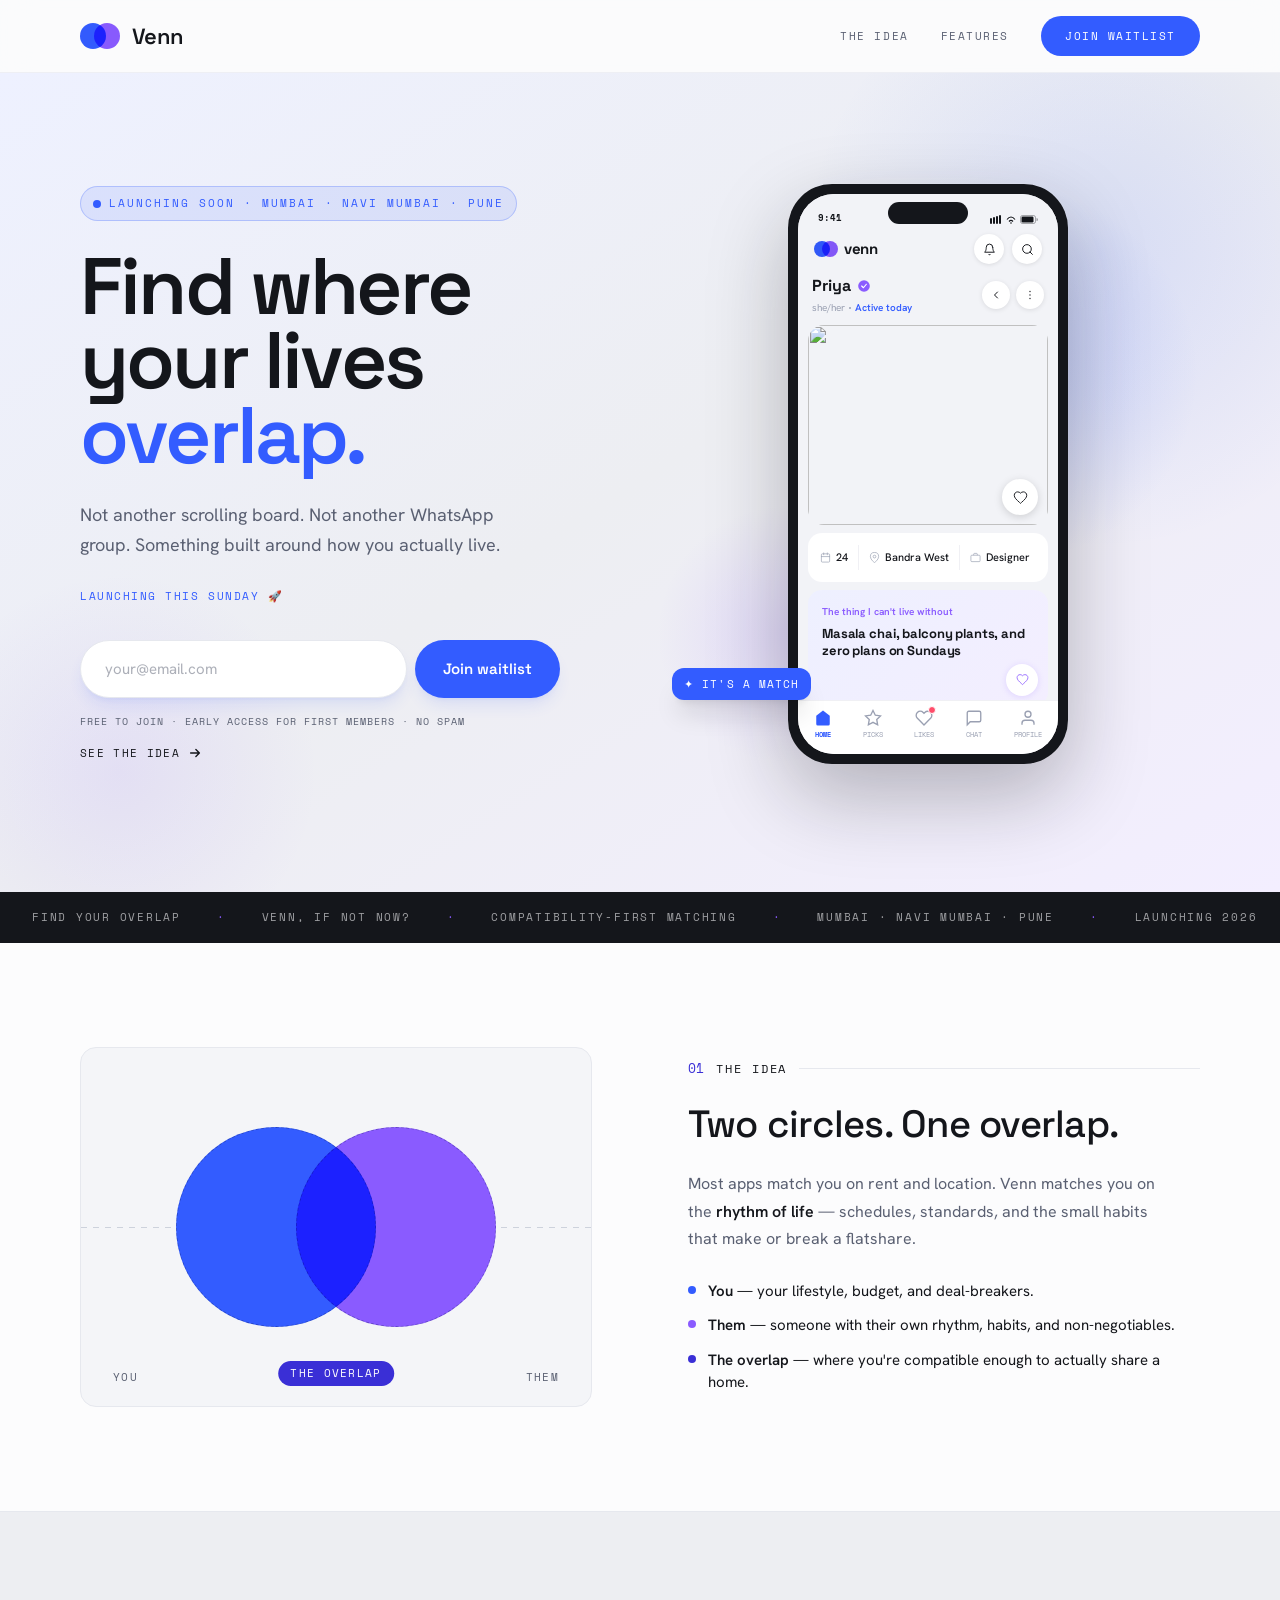
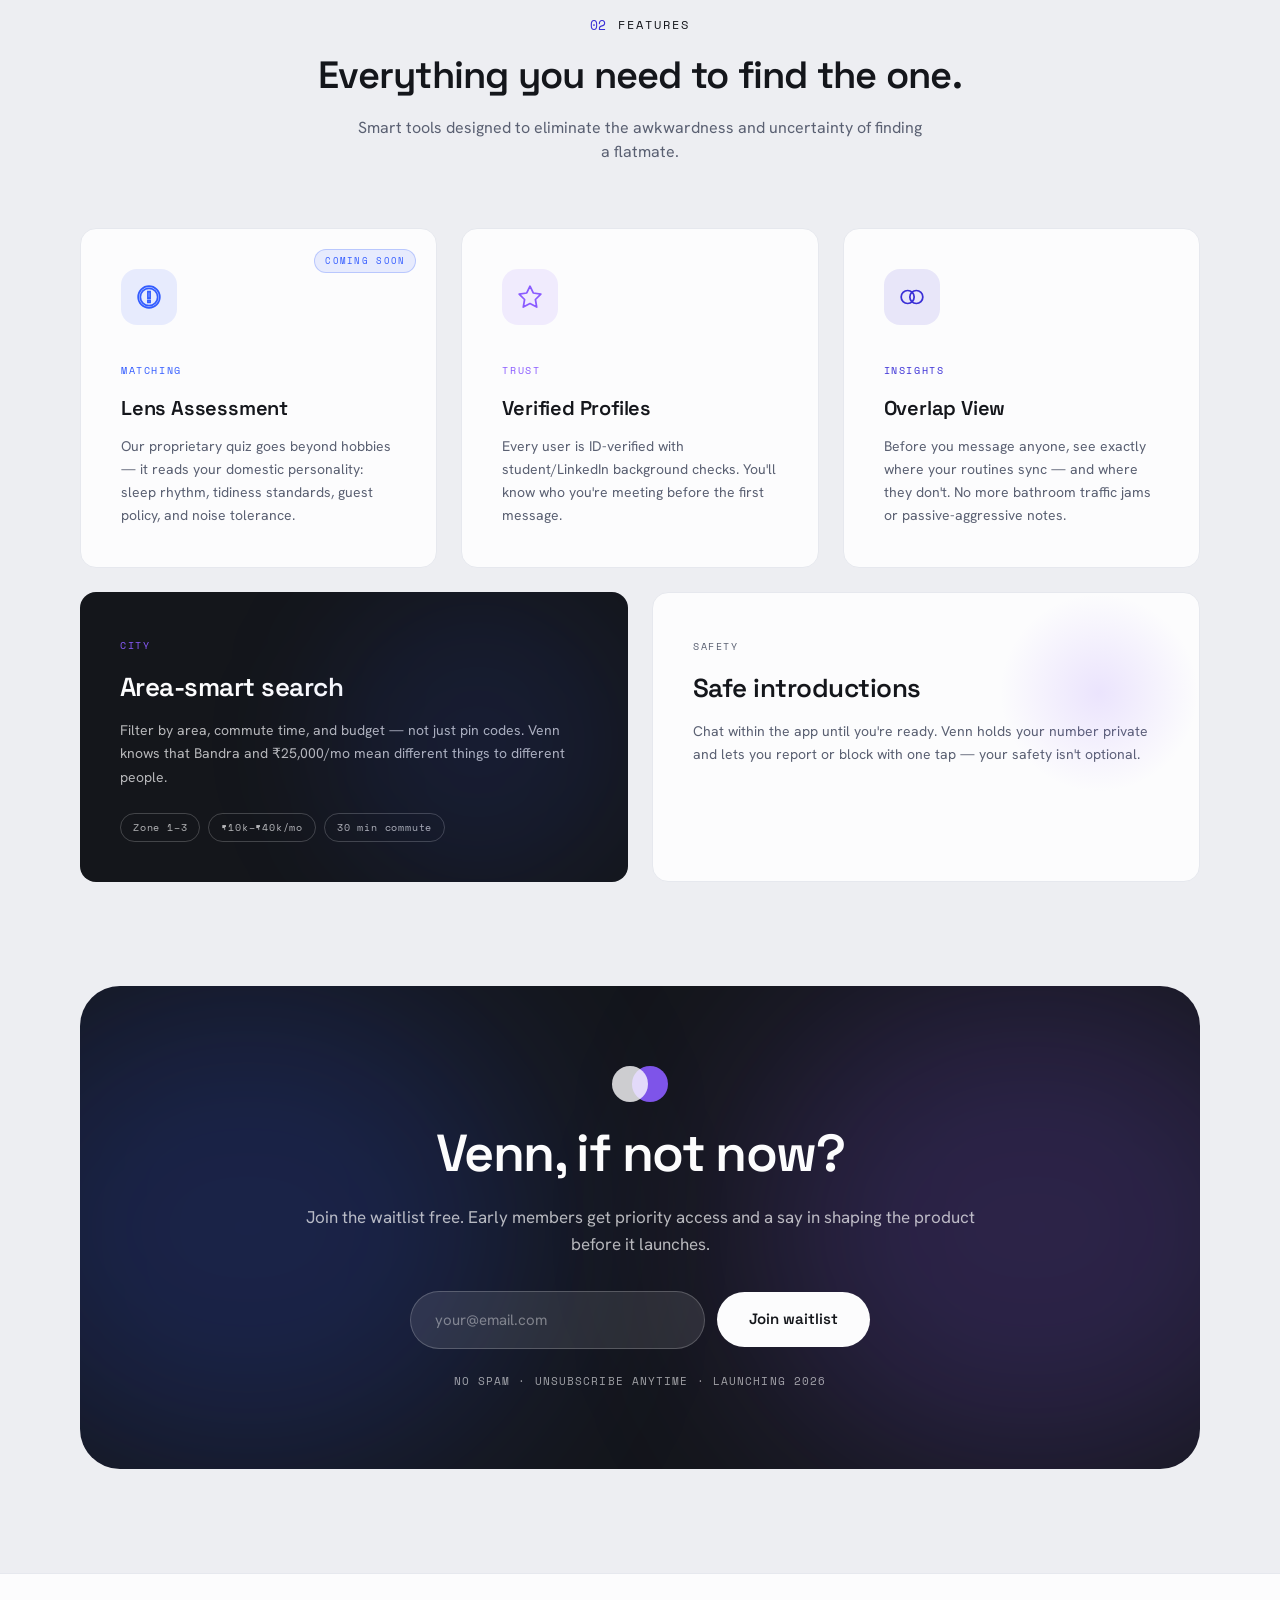
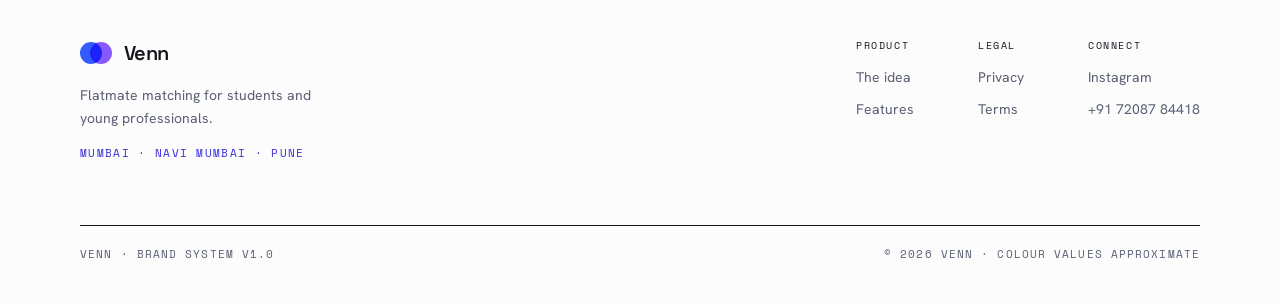
==== commit bf5aa820: "Merge cb4467531f0f156539dc4242cea2a8fb73004aab into 336d734cb16b0d1467cc7e9b34b49b5f6bbeb0bf" ====
--- a/index.html
+++ b/index.html
@@ -27,1129 +27,589 @@
   <link rel="preconnect" href="https://fonts.googleapis.com">
   <link rel="preconnect" href="https://fonts.gstatic.com" crossorigin>
   <link href="https://fonts.googleapis.com/css2?family=Space+Grotesk:wght@400;500;600;700&family=Hanken+Grotesk:wght@400;500;600;700&family=Space+Mono:wght@400;700&display=swap" rel="stylesheet">
+  <link rel="stylesheet" href="/tailwind.css">
   <script>document.documentElement.classList.add('js');</script>
   <style>
-    /* ============================================================
-       VENN — brand system v1.0, warm edition
-       Palette + type straight from the brand sheet; the warmth
-       (candlelight amber, paper cream, film grain) is the layer
-       that makes it feel like an actual evening in someone's flat.
-       ============================================================ */
-    :root {
-      --ink:      #14161B;
-      --slate:    #5A6072;
-      --mist:     #E6E8EE;
-      --paper:    #FCFCFD;
-
-      --blue:     #335CFF;
-      --violet:   #8A5BFF;
-      --indigo:   #3A2FD6;
-
-      /* warm layer */
-      --cream:    #FAF5EE;
-      --sand:     #F3EBE0;
-      --amber:    #E39A4E;
-      --amber-lt: #F2C489;
-      --line:     #E7DFD4;
-
-      --shadow-sm: 0 2px 10px rgba(60,44,30,0.05);
-      --shadow-md: 0 14px 40px rgba(60,44,30,0.09);
-      --shadow-lg: 0 30px 70px rgba(45,33,22,0.16);
-
-      --display: 'Space Grotesk', system-ui, sans-serif;
-      --body:    'Hanken Grotesk', system-ui, sans-serif;
-      --mono:    'Space Mono', ui-monospace, monospace;
-
-      --nav-h: 72px;
-    }
-
     * { box-sizing: border-box; }
-
-    html { scroll-behavior: smooth; }
-
-    body {
-      margin: 0;
-      background: var(--cream);
-      color: var(--ink);
-      font-family: var(--body);
-      -webkit-font-smoothing: antialiased;
-      overflow-x: hidden;
-    }
-
-    img { max-width: 100%; display: block; }
-    a { color: inherit; }
-
-    .hidden { display: none; }
-    .sr-only {
-      position: absolute; width: 1px; height: 1px;
-      padding: 0; margin: -1px; overflow: hidden;
-      clip: rect(0,0,0,0); white-space: nowrap; border: 0;
-    }
-
-    /* ---- film grain, sits over everything, costs nothing ---- */
-    .grain {
-      position: fixed; inset: 0; z-index: 100;
-      pointer-events: none; opacity: 0.34; mix-blend-mode: multiply;
-      background-image: url("data:image/svg+xml,%3Csvg xmlns='http://www.w3.org/2000/svg' width='160' height='160'%3E%3Cfilter id='n'%3E%3CfeTurbulence type='fractalNoise' baseFrequency='0.9' numOctaves='3' stitchTiles='stitch'/%3E%3C/filter%3E%3Crect width='100%25' height='100%25' filter='url(%23n)' opacity='0.35'/%3E%3C/svg%3E");
-    }
-
-    /* ---- layout ---- */
-    .wrap { width: 100%; max-width: 1240px; margin: 0 auto; padding: 0 24px; }
-    .section { padding: 104px 0; }
-    @media (max-width: 860px) { .section { padding: 72px 0; } }
-
-    /* ---- type ---- */
-    .mono {
-      font-family: var(--mono);
-      font-size: 11px;
-      letter-spacing: 0.16em;
-      text-transform: uppercase;
-    }
-    .eyebrow {
-      display: flex; align-items: center; gap: 14px;
-      font-family: var(--mono); font-size: 11px;
-      letter-spacing: 0.16em; text-transform: uppercase;
-    }
-    .eyebrow .num { color: var(--indigo); }
-    .eyebrow .rule { flex: 1; height: 1px; background: var(--line); }
-
-    .h1 {
-      font-family: var(--display); font-weight: 600;
-      font-size: clamp(42px, 7.4vw, 84px);
-      line-height: 0.94; letter-spacing: -0.038em;
-      margin: 0; text-wrap: balance;
-    }
-    .h2 {
-      font-family: var(--display); font-weight: 600;
-      font-size: clamp(30px, 4.2vw, 44px);
-      line-height: 1.1; letter-spacing: -0.028em;
-      margin: 0; text-wrap: balance;
-    }
-    .h3 {
-      font-family: var(--display); font-weight: 600;
-      font-size: 20px; letter-spacing: -0.015em;
-      margin: 0;
-    }
-    .lede {
-      font-size: 17px; line-height: 1.65; color: var(--slate);
-      margin: 0; text-wrap: pretty;
-    }
-    .body-sm { font-size: 14.5px; line-height: 1.68; color: var(--slate); margin: 0; }
-
-    .ink-grad {
-      background: linear-gradient(100deg, var(--blue), var(--violet));
-      -webkit-background-clip: text; background-clip: text;
-      color: transparent;
-    }
-
-    /* ---- the mark ---- */
-    .lens { position: relative; display: inline-block; flex: none; }
-    .lens > i {
-      position: absolute; top: 0; border-radius: 50%;
-      mix-blend-mode: multiply; display: block;
-    }
-    .lens > i.l { left: 0; background: var(--blue); }
-    .lens > i.r { right: 0; background: var(--violet); }
-
-    /* ---- buttons ---- */
-    .btn {
-      display: inline-flex; align-items: center; justify-content: center;
-      gap: 8px; border: 0; cursor: pointer; white-space: nowrap;
-      border-radius: 999px; text-decoration: none;
-      font-family: var(--display); font-weight: 600;
-      transition: transform .15s ease, box-shadow .25s ease, background .2s ease, color .2s ease;
-    }
-    .btn:active { transform: scale(0.97); }
-    .btn-primary {
-      background: var(--ink); color: #fff;
-      font-size: 15px; padding: 16px 28px;
-      box-shadow: 0 10px 26px rgba(20,22,27,0.22);
-    }
-    .btn-primary:hover { background: var(--indigo); box-shadow: 0 14px 32px rgba(58,47,214,0.32); }
-    .btn-light { background: var(--paper); color: var(--ink); font-size: 15px; padding: 16px 28px; }
-    .btn-light:hover { background: #fff; }
-    .btn-nav {
-      background: var(--ink); color: #fff;
-      font-family: var(--mono); font-weight: 400;
-      font-size: 11px; letter-spacing: 0.14em; text-transform: uppercase;
-      padding: 12px 22px;
-    }
-    .btn-nav:hover { background: var(--indigo); }
-
-    /* ---- forms ---- */
-    .field {
-      flex: 1; min-width: 0; width: 100%;
-      background: #fff; border: 1px solid var(--line);
-      border-radius: 999px; padding: 16px 24px;
-      font-family: var(--body); font-size: 15px; color: var(--ink);
-      outline: none; box-shadow: var(--shadow-sm);
-      transition: border-color .2s ease, box-shadow .2s ease;
-    }
-    .field::placeholder { color: #A9A296; }
-    .field:focus { border-color: var(--blue); box-shadow: 0 0 0 4px rgba(51,92,255,0.12); }
-
-    .form-row { display: flex; gap: 10px; width: 100%; }
-    @media (max-width: 520px) {
-      .form-row { flex-direction: column; }
-      .form-row .btn { width: 100%; }
-    }
-
+    body { -webkit-font-smoothing: antialiased; }
+
+    .lens-mark {
+      position: relative;
+      display: inline-flex;
+    }
+    .lens-mark .circle-l {
+      border-radius: 50%;
+      background: #335CFF;
+      mix-blend-mode: multiply;
+    }
+    .lens-mark .circle-r {
+      border-radius: 50%;
+      background: #8A5BFF;
+      mix-blend-mode: multiply;
+      position: absolute;
+    }
+
+    /* Nav blur */
+    .nav-blur {
+      backdrop-filter: blur(16px);
+      -webkit-backdrop-filter: blur(16px);
+    }
+
+    /* Smooth fade-up on scroll — only when JS is available, so content
+       stays visible if the script fails to load */
+    html.js .reveal {
+      opacity: 0;
+      transform: translateY(28px);
+      transition: opacity 0.7s ease, transform 0.7s ease;
+    }
+    html.js .reveal.visible {
+      opacity: 1;
+      transform: none;
+    }
+
+    /* Honeypot field — visually gone, still in the DOM for bots */
     .hp-field {
-      position: absolute; left: -9999px;
-      width: 1px; height: 1px; opacity: 0; pointer-events: none;
-    }
-
-    .note {
-      font-family: var(--mono); font-size: 10px;
-      letter-spacing: 0.12em; text-transform: uppercase; color: #9C9484;
-      margin: 0;
-    }
-    .err {
-      font-size: 13px; font-weight: 600; color: #D6244B; margin: 0;
-    }
-
-    .success-chip {
-      align-items: center; flex-wrap: wrap; gap: 4px 12px;
-      background: rgba(51,92,255,0.09);
-      border: 1px solid rgba(51,92,255,0.22);
-      border-radius: 999px; padding: 13px 24px;
-      font-weight: 600; font-size: 14px; color: var(--indigo);
-    }
-    .success-chip a { color: var(--blue); text-underline-offset: 3px; }
-
-    /* ---- nav ---- */
-    .nav {
-      position: fixed; top: 0; left: 0; right: 0; z-index: 60;
-      background: rgba(250,245,238,0.82);
-      backdrop-filter: blur(18px) saturate(1.4);
-      -webkit-backdrop-filter: blur(18px) saturate(1.4);
-      border-bottom: 1px solid rgba(231,223,212,0.9);
-      transition: box-shadow .3s ease;
-    }
-    .shadow-md { box-shadow: 0 6px 28px rgba(60,44,30,0.08); }
-    .nav-inner {
-      height: var(--nav-h);
-      display: flex; align-items: center; justify-content: space-between;
-    }
-    .brand { display: flex; align-items: center; gap: 12px; text-decoration: none; }
-    .brand span {
-      font-family: var(--display); font-weight: 600;
-      font-size: 22px; letter-spacing: -0.03em; color: var(--ink);
-    }
-    .nav-links { display: flex; align-items: center; gap: 30px; }
-    .nav-links a.link {
-      font-family: var(--mono); font-size: 11px;
-      letter-spacing: 0.14em; text-transform: uppercase;
-      color: var(--slate); text-decoration: none; transition: color .2s ease;
-    }
-    .nav-links a.link:hover { color: var(--ink); }
-    .burger {
-      display: none; background: none; border: 0; padding: 8px;
-      color: var(--ink); cursor: pointer;
-    }
-    .drawer {
-      border-top: 1px solid var(--line);
-      background: var(--cream);
-      padding: 22px 24px 26px;
-      flex-direction: column; gap: 18px;
-    }
-    .drawer a, .drawer button { text-decoration: none; }
-    .drawer a.link {
-      font-family: var(--mono); font-size: 12px;
-      letter-spacing: 0.14em; text-transform: uppercase; color: var(--slate);
-    }
-    @media (max-width: 860px) {
-      .nav-links { display: none; }
-      .burger { display: block; }
-      .drawer { display: none; }
-      .drawer:not(.hidden) { display: flex; }
-    }
-
-    main { padding-top: var(--nav-h); }
-
-    /* ---- hero ---- */
-    .hero { position: relative; overflow: hidden; }
-    .hero-bg {
-      position: absolute; inset: 0; pointer-events: none;
-      background:
-        radial-gradient(900px 620px at 78% 8%, rgba(242,196,137,0.42) 0%, transparent 62%),
-        radial-gradient(760px 560px at 4% 22%, rgba(51,92,255,0.12) 0%, transparent 60%),
-        radial-gradient(900px 700px at 60% 100%, rgba(138,91,255,0.14) 0%, transparent 65%),
-        linear-gradient(180deg, #FDF9F3 0%, var(--cream) 60%, var(--sand) 100%);
-    }
-    .hero-inner {
-      position: relative;
-      display: grid; grid-template-columns: 1.02fr 1fr;
-      gap: 56px; align-items: center;
-      padding: 84px 0 104px;
-    }
-    .hero-copy { display: flex; flex-direction: column; gap: 26px; }
-    .hero-copy .h1 { max-width: 12ch; }
-
-    .pill {
-      display: inline-flex; align-items: center; gap: 9px;
-      align-self: flex-start;
-      background: rgba(255,255,255,0.7);
-      border: 1px solid rgba(227,154,78,0.4);
-      padding: 8px 15px; border-radius: 999px;
-      box-shadow: var(--shadow-sm);
-      font-family: var(--mono); font-size: 10.5px;
-      letter-spacing: 0.15em; text-transform: uppercase; color: #8A6230;
-    }
-    .pill .dot {
-      width: 7px; height: 7px; border-radius: 50%;
-      background: var(--amber); flex: none;
-      box-shadow: 0 0 0 0 rgba(227,154,78,0.6);
-      animation: halo 2.4s ease-out infinite;
-    }
-    @keyframes halo {
-      0%   { box-shadow: 0 0 0 0 rgba(227,154,78,0.55); }
-      70%  { box-shadow: 0 0 0 9px rgba(227,154,78,0); }
-      100% { box-shadow: 0 0 0 0 rgba(227,154,78,0); }
-    }
-
-    .launch-line {
-      display: inline-flex; align-items: center; gap: 8px;
-      font-family: var(--mono); font-size: 11px;
-      letter-spacing: 0.14em; text-transform: uppercase; color: var(--indigo);
-    }
-
-    .hero-form-block {
-      display: flex; flex-direction: column; align-items: flex-start;
-      gap: 16px; width: 100%; max-width: 500px;
-    }
-
-    .text-link {
-      display: inline-flex; align-items: center; gap: 8px;
-      font-family: var(--mono); font-size: 11px;
-      letter-spacing: 0.12em; text-transform: uppercase;
-      color: var(--ink); text-decoration: none; transition: color .2s ease;
-    }
-    .text-link:hover { color: var(--blue); }
-    .text-link svg { transition: transform .2s ease; }
-    .text-link:hover svg { transform: translateX(4px); }
-
-    /* ---- hero scene: phone + scrapbook photos ---- */
-    .scene {
-      position: relative;
-      display: flex; align-items: center; justify-content: center;
-      min-height: 620px;
-    }
-    .scene-glow {
-      position: absolute; width: 520px; height: 520px; border-radius: 50%;
-      background: radial-gradient(circle, rgba(242,196,137,0.55) 0%, rgba(242,196,137,0) 68%);
+      position: absolute;
+      left: -9999px;
+      width: 1px;
+      height: 1px;
+      opacity: 0;
       pointer-events: none;
     }
 
-    .snap {
-      position: absolute;
-      background: #fff; padding: 9px 9px 34px;
-      border-radius: 6px;
-      box-shadow: var(--shadow-lg);
-      overflow: hidden;
-    }
-    .snap img {
-      width: 100%; height: 100%; object-fit: cover;
-      border-radius: 3px;
-      filter: saturate(1.06) contrast(1.03) brightness(1.02);
-    }
-    .snap .cap {
-      position: absolute; left: 0; right: 0; bottom: 10px;
-      text-align: center;
-      font-family: var(--mono); font-size: 8.5px;
-      letter-spacing: 0.14em; text-transform: uppercase; color: #A79E90;
-    }
-    .snap-a {
-      width: 214px; height: 232px;
-      top: 26px; left: -34px;
-      transform: rotate(-8deg);
-      z-index: 1;
-    }
-    .snap-a img { height: 189px; }
-    .snap-b {
-      width: 192px; height: 210px;
-      bottom: 40px; right: -38px;
-      transform: rotate(7deg);
-      z-index: 3;
-    }
-    .snap-b img { height: 167px; }
-
-    .phone-holder { position: relative; z-index: 2; }
-
-    .match-badge {
-      position: absolute; bottom: 96px; left: 4px; z-index: 4;
-      background: var(--ink); color: #fff;
-      font-family: var(--mono); font-size: 10.5px;
-      letter-spacing: 0.12em; text-transform: uppercase;
-      padding: 11px 16px; border-radius: 14px;
-      box-shadow: var(--shadow-lg);
-      animation: bob 5s ease-in-out infinite;
-    }
-    .match-badge b { color: var(--amber-lt); font-weight: 700; }
-    @keyframes bob {
-      0%,100% { transform: translateY(0); }
-      50%     { transform: translateY(-8px); }
-    }
-
-    @media (max-width: 1040px) {
-      .hero-inner { grid-template-columns: 1fr; gap: 24px; padding: 60px 0 80px; }
-      .hero-copy .h1 { max-width: none; }
-      .scene { min-height: 0; padding: 28px 0 8px; }
-      .snap, .match-badge { display: none; }
-    }
-
-    /* ---- ticker ---- */
-    .ticker {
-      background: var(--ink); color: #fff;
-      padding: 15px 0; overflow: hidden;
+    /* Gradient glow blobs */
+    .blob-blue {
+      background: radial-gradient(circle, rgba(51,92,255,0.18) 0%, transparent 70%);
+    }
+    .blob-violet {
+      background: radial-gradient(circle, rgba(138,91,255,0.15) 0%, transparent 70%);
+    }
+
+    /* Stat ticker animation */
+    @keyframes ticker {
+      0% { transform: translateX(0); }
+      100% { transform: translateX(-50%); }
+    }
+    .ticker-track {
+      display: flex;
+      animation: ticker 24s linear infinite;
+      width: max-content;
     }
     .ticker-wrap { overflow: hidden; }
-    .ticker-track { display: flex; width: max-content; animation: ticker 30s linear infinite; }
-    .ticker-track span {
-      font-family: var(--mono); font-size: 11px;
-      letter-spacing: 0.16em; text-transform: uppercase;
-      color: rgba(252,252,253,0.62); padding: 0 30px; white-space: nowrap;
-    }
-    .ticker-track span.sep { color: var(--amber); padding: 0 2px; }
-    @keyframes ticker { 0% { transform: translateX(0); } 100% { transform: translateX(-50%); } }
-
-    /* ---- generic surfaces ---- */
-    .panel {
-      background: var(--paper);
-      border: 1px solid var(--line);
-      border-radius: 26px;
-      box-shadow: var(--shadow-sm);
-      transition: transform .3s cubic-bezier(.22,1,.36,1), box-shadow .3s ease, border-color .3s ease;
-    }
-    .panel-hover:hover {
-      transform: translateY(-5px);
-      box-shadow: var(--shadow-md);
-      border-color: #DED3C4;
-    }
-
-    .icon-badge {
-      width: 54px; height: 54px; border-radius: 18px;
-      display: flex; align-items: center; justify-content: center;
-      transition: transform .3s cubic-bezier(.22,1,.36,1);
-    }
-    .panel-hover:hover .icon-badge { transform: rotate(-6deg) scale(1.05); }
-
-    .tag {
-      font-family: var(--mono); font-size: 10px;
-      letter-spacing: 0.16em; text-transform: uppercase;
-    }
-
-    /* ---- idea section ---- */
-    .band-warm { background: linear-gradient(180deg, var(--sand) 0%, #FBF6EF 100%); border-top: 1px solid var(--line); border-bottom: 1px solid var(--line); }
-
-    .two-col {
-      display: grid; grid-template-columns: 1fr 1fr;
-      gap: 72px; align-items: center;
-    }
-    @media (max-width: 940px) { .two-col { grid-template-columns: 1fr; gap: 44px; } }
-
-    .venn-stage {
-      position: relative; height: 380px; border-radius: 26px;
-      background:
-        radial-gradient(460px 330px at 50% 44%, rgba(242,196,137,0.55) 0%, transparent 72%),
-        #FFFDF9;
-      border: 1px solid var(--line);
-      box-shadow: var(--shadow-sm);
-      display: flex; align-items: center; justify-content: center;
-      overflow: hidden;
-    }
-    .venn-stage .guide {
-      position: absolute; left: 0; right: 0; top: 50%; height: 1px;
-      background: repeating-linear-gradient(to right, #D9CFC1 0 6px, transparent 6px 12px);
-    }
-    .venn-set { position: relative; width: 300px; height: 190px; max-width: 82%; }
-    .venn-set > div { position: absolute; top: 0; width: 190px; height: 190px; border-radius: 50%; }
-    .venn-set .gl { left: 0; border: 1px dashed #C2B6A5; }
-    .venn-set .gr { right: 0; border: 1px dashed #C2B6A5; }
-    .venn-set .fl { left: 0; background: var(--blue); mix-blend-mode: multiply; opacity: 0.86; animation: slideL .95s cubic-bezier(.22,1,.36,1) both; }
-    .venn-set .fr { right: 0; background: var(--violet); mix-blend-mode: multiply; opacity: 0.86; animation: slideR .95s cubic-bezier(.22,1,.36,1) .15s both; }
-    @keyframes slideL { from { transform: translateX(26px); opacity: 0; } to { transform: translateX(0); opacity: .86; } }
-    @keyframes slideR { from { transform: translateX(-26px); opacity: 0; } to { transform: translateX(0); opacity: .86; } }
-    .venn-label {
-      position: absolute; bottom: 22px;
-      font-family: var(--mono); font-size: 10.5px;
-      letter-spacing: 0.12em; text-transform: uppercase; color: var(--slate);
-    }
-    .venn-label.you { left: 30px; }
-    .venn-label.them { right: 30px; }
-    .venn-label.mid {
-      left: 50%; transform: translateX(-50%);
-      background: var(--indigo); color: #fff;
-      padding: 5px 13px; border-radius: 999px;
-    }
-    @media (max-width: 520px) {
-      .venn-stage { height: 300px; }
-      .venn-label.you { left: 16px; } .venn-label.them { right: 16px; }
-    }
-
-    .bullets { display: flex; flex-direction: column; gap: 14px; }
-    .bullets > div { display: flex; align-items: flex-start; gap: 13px; }
-    .bullets .bdot { margin-top: 7px; width: 9px; height: 9px; border-radius: 50%; flex: none; }
-    .bullets p { margin: 0; font-size: 15px; line-height: 1.55; color: var(--ink); }
-    .bullets p b { font-weight: 600; }
-
-    /* ---- life strip (photo collage) ---- */
-    .strip {
-      display: grid; grid-template-columns: repeat(4, 1fr);
-      gap: 16px;
-    }
-    .tile {
-      position: relative; border-radius: 22px; overflow: hidden;
-      height: 300px; box-shadow: var(--shadow-sm);
-      border: 1px solid var(--line);
-    }
-    .tile img {
-      width: 100%; height: 100%; object-fit: cover;
-      filter: saturate(1.05) contrast(1.03);
-      transition: transform 1.1s cubic-bezier(.22,1,.36,1);
-    }
-    .tile:hover img { transform: scale(1.05); }
-    .tile .veil {
-      position: absolute; inset: 0;
-      background: linear-gradient(180deg, rgba(20,16,12,0) 38%, rgba(20,16,12,0.72) 100%);
-    }
-    .tile .cap {
-      position: absolute; left: 18px; right: 18px; bottom: 16px;
-      color: #fff;
-      font-family: var(--mono); font-size: 10px;
-      letter-spacing: 0.14em; text-transform: uppercase;
-    }
-    .tile.tall { height: 340px; }
-    .tile-quote {
-      display: flex; flex-direction: column; justify-content: space-between;
-      padding: 26px;
-      background: linear-gradient(150deg, var(--blue), var(--indigo) 62%, var(--violet));
-      color: #fff; border: 0;
-    }
-    .tile-quote .q {
-      font-family: var(--display); font-weight: 500; font-size: 21px;
-      line-height: 1.25; letter-spacing: -0.02em; margin: 0;
-    }
-    .tile-warm {
-      display: flex; flex-direction: column; justify-content: space-between;
-      padding: 26px; background: #FFFDF9; border: 1px solid var(--line);
-    }
-    .tile-warm .q {
-      font-family: var(--display); font-weight: 500; font-size: 21px;
-      line-height: 1.25; letter-spacing: -0.02em; margin: 0; color: var(--ink);
-    }
-    @media (max-width: 940px) {
-      .strip { grid-template-columns: repeat(2, 1fr); }
-      .tile, .tile.tall { height: 280px; }
-    }
-    @media (max-width: 560px) {
-      .strip { grid-template-columns: 1fr; }
-      .tile, .tile.tall { height: 380px; }
-      .tile-quote, .tile-warm { height: auto; min-height: 240px; }
-    }
-
-    /* ---- features ---- */
-    .grid-3 { display: grid; grid-template-columns: repeat(3, 1fr); gap: 20px; }
-    .grid-2 { display: grid; grid-template-columns: repeat(2, 1fr); gap: 20px; margin-top: 20px; }
-    @media (max-width: 940px) {
-      .grid-3, .grid-2 { grid-template-columns: 1fr; }
-    }
-    .feature { padding: 34px; position: relative; }
-    .feature .h3 { margin: 12px 0 10px; }
-    .soon {
-      position: absolute; top: 20px; right: 20px;
-      font-family: var(--mono); font-size: 9px;
-      letter-spacing: 0.14em; text-transform: uppercase;
-      color: var(--amber); background: rgba(227,154,78,0.12);
-      border: 1px solid rgba(227,154,78,0.35);
-      padding: 5px 11px; border-radius: 999px;
-    }
-
-    .feature-dark {
-      background: var(--ink); color: var(--paper);
-      border: 0; border-radius: 26px; padding: 40px;
-      position: relative; overflow: hidden;
-    }
-    .feature-dark .glow {
-      position: absolute; top: -80px; right: -60px;
-      width: 320px; height: 320px; border-radius: 50%;
-      background: radial-gradient(circle, rgba(242,196,137,0.28) 0%, transparent 68%);
-      pointer-events: none;
-    }
-    .feature-dark .h2, .feature-dark .h3 { color: #fff; }
-    .chips { display: flex; flex-wrap: wrap; gap: 8px; margin-top: 24px; }
-    .chips span {
-      font-family: var(--mono); font-size: 10px; letter-spacing: 0.08em;
-      border: 1px solid rgba(252,252,253,0.22);
-      color: rgba(252,252,253,0.72);
-      padding: 7px 14px; border-radius: 999px;
-    }
-
-    /* ---- CTA ---- */
-    .cta {
-      position: relative; overflow: hidden;
-      background: var(--ink); color: var(--paper);
-      border-radius: 40px; padding: 84px 40px; text-align: center;
-    }
-    .cta .g1, .cta .g2 {
-      position: absolute; border-radius: 50%; pointer-events: none; filter: blur(70px);
-    }
-    .cta .g1 { top: -20%; left: -12%; width: 55%; height: 120%; background: rgba(51,92,255,0.30); }
-    .cta .g2 { bottom: -30%; right: -12%; width: 55%; height: 120%; background: rgba(227,154,78,0.26); }
-    .cta-inner {
-      position: relative; z-index: 2;
-      max-width: 620px; margin: 0 auto;
-      display: flex; flex-direction: column; align-items: center; gap: 22px;
-    }
-    .cta .h2 { color: #fff; font-size: clamp(34px, 5.4vw, 54px); }
-    .cta p.lede { color: rgba(252,252,253,0.72); }
-    .cta .field {
-      background: rgba(255,255,255,0.08); border-color: rgba(255,255,255,0.2);
-      color: #fff; box-shadow: none;
-    }
-    .cta .field::placeholder { color: rgba(255,255,255,0.42); }
-    .cta .field:focus { border-color: rgba(255,255,255,0.55); box-shadow: 0 0 0 4px rgba(255,255,255,0.08); }
-    .cta .note { color: rgba(252,252,253,0.55); }
-    .cta .err { color: #FF7A93; }
-    .cta-success {
-      align-items: center; justify-content: center; flex-wrap: wrap;
-      gap: 4px 10px; font-weight: 600; font-size: 15px; color: rgba(255,255,255,0.92);
-    }
-    .cta-success a { color: #fff; text-underline-offset: 3px; }
-    @media (max-width: 640px) { .cta { padding: 56px 24px; border-radius: 30px; } }
-
-    /* ---- footer ---- */
-    .footer { background: #FFFDF9; border-top: 1px solid var(--line); }
-    .footer-top {
-      display: flex; justify-content: space-between; align-items: flex-start;
-      gap: 48px; flex-wrap: wrap; padding: 68px 0 56px;
-    }
-    .footer-cols { display: flex; flex-wrap: wrap; gap: 30px 64px; }
-    .footer-cols ul { list-style: none; margin: 10px 0 0; padding: 0; display: flex; flex-direction: column; gap: 9px; }
-    .footer-cols a { font-size: 14px; color: var(--slate); text-decoration: none; transition: color .2s ease; }
-    .footer-cols a:hover { color: var(--ink); }
-    .footer-bottom {
-      border-top: 1px solid var(--ink);
-      padding: 18px 0 40px;
-      display: flex; justify-content: space-between; align-items: center;
-      gap: 12px; flex-wrap: wrap;
-    }
-    .footer-bottom p { margin: 0; }
-
-    /* ---- reveal ---- */
-    html.js .reveal {
-      opacity: 0; transform: translateY(26px);
-      transition: opacity .8s ease, transform .8s cubic-bezier(.22,1,.36,1);
-    }
-    html.js .reveal.visible { opacity: 1; transform: none; }
+
+    /* Match card pulse */
+    @keyframes pulse-ring {
+      0% { box-shadow: 0 0 0 0 rgba(51,92,255,0.35); }
+      70% { box-shadow: 0 0 0 14px rgba(51,92,255,0); }
+      100% { box-shadow: 0 0 0 0 rgba(51,92,255,0); }
+    }
+    .pulse-ring { animation: pulse-ring 2.4s ease-out infinite; }
+
+    /* Venn diagram animation */
+    @keyframes slideLeft {
+      from { transform: translateX(22px); opacity: 0; }
+      to { transform: translateX(0); opacity: 1; }
+    }
+    @keyframes slideRight {
+      from { transform: translateX(-22px); opacity: 0; }
+      to { transform: translateX(0); opacity: 1; }
+    }
+    .circle-anim-l { animation: slideLeft 0.9s cubic-bezier(0.22,1,0.36,1) both; }
+    .circle-anim-r { animation: slideRight 0.9s cubic-bezier(0.22,1,0.36,1) 0.15s both; }
+
+    /* Card hover lift */
+    .card-lift {
+      transition: transform 0.25s ease, box-shadow 0.25s ease, border-color 0.25s ease;
+    }
+    .card-lift:hover {
+      transform: translateY(-4px);
+      box-shadow: 0 20px 48px rgba(20,22,27,0.08);
+    }
+
+    /* Button active press */
+    .btn-press { transition: transform 0.12s ease, box-shadow 0.12s ease; }
+    .btn-press:active { transform: scale(0.96); }
 
     @media (prefers-reduced-motion: reduce) {
+      html.js .reveal {
+        opacity: 1;
+        transform: none;
+        transition: none;
+      }
+      .ticker-track,
+      .pulse-ring,
+      .circle-anim-l,
+      .circle-anim-r,
+      .animate-pulse {
+        animation: none !important;
+      }
       html { scroll-behavior: auto; }
-      html.js .reveal { opacity: 1; transform: none; transition: none; }
-      .ticker-track, .match-badge, .pill .dot,
-      .venn-set .fl, .venn-set .fr { animation: none !important; }
-      .venn-set .fl, .venn-set .fr { opacity: .86; }
-      .tile img { transition: none; }
     }
   </style>
 </head>
-<body>
-
-<div class="grain" aria-hidden="true"></div>
+<body class="bg-canvas text-ink font-body">
 
 <!-- ===== NAV ===== -->
-<header id="nav" class="nav">
-  <div class="wrap nav-inner">
-    <a href="/" class="brand">
-      <span class="lens" style="width:40px;height:26px;">
-        <i class="l" style="width:26px;height:26px;"></i>
-        <i class="r" style="width:26px;height:26px;"></i>
-      </span>
-      <span>Venn</span>
+<header id="nav" class="fixed top-0 left-0 right-0 z-50 bg-paper/90 nav-blur border-b border-mist/60 transition-all duration-300">
+  <div class="max-w-[1440px] mx-auto px-5 md:px-20 h-[72px] flex items-center justify-between">
+    <!-- Logo -->
+    <a href="/" class="flex items-center gap-3 group">
+      <div class="lens-mark relative w-10 h-[26px]">
+        <div class="circle-l absolute left-0 top-0 w-[26px] h-[26px]"></div>
+        <div class="circle-r right-0 top-0 w-[26px] h-[26px]"></div>
+      </div>
+      <span class="font-display font-semibold text-[22px] tracking-[-0.03em] text-ink">Venn</span>
     </a>
-    <nav class="nav-links">
-      <a href="#how" class="link">The idea</a>
-      <a href="#life" class="link">Why it matters</a>
-      <a href="#features" class="link">Features</a>
-      <button onclick="document.getElementById('hero-form').scrollIntoView({behavior:'smooth'})" class="btn btn-nav">Join waitlist</button>
+    <!-- Desktop nav -->
+    <nav class="hidden md:flex items-center gap-8">
+      <a href="#how" class="font-mono text-[11px] tracking-[0.14em] uppercase text-slate hover:text-ink transition-colors">The idea</a>
+      <a href="#features" class="font-mono text-[11px] tracking-[0.14em] uppercase text-slate hover:text-ink transition-colors">Features</a>
+      <button onclick="document.getElementById('hero-form').scrollIntoView({behavior:'smooth'})" class="btn-press bg-venn-blue text-white font-mono text-[11px] tracking-[0.14em] uppercase px-6 py-3 rounded-full hover:bg-overlap-indigo hover:shadow-lg hover:shadow-venn-blue/25 transition-all duration-200">
+        Join waitlist
+      </button>
     </nav>
-    <button id="mob-toggle" class="burger" aria-label="Menu" aria-expanded="false" aria-controls="mob-menu">
+    <!-- Mobile hamburger -->
+    <button id="mob-toggle" class="md:hidden p-2 text-ink" aria-label="Menu" aria-expanded="false" aria-controls="mob-menu">
       <svg width="22" height="22" fill="none" stroke="currentColor" stroke-width="1.8" viewBox="0 0 24 24">
         <line x1="3" y1="7" x2="21" y2="7"/><line x1="3" y1="12" x2="21" y2="12"/><line x1="3" y1="17" x2="21" y2="17"/>
       </svg>
     </button>
   </div>
-  <div id="mob-menu" class="drawer hidden">
-    <a href="#how" class="link">The idea</a>
-    <a href="#life" class="link">Why it matters</a>
-    <a href="#features" class="link">Features</a>
-    <button onclick="document.getElementById('hero-form').scrollIntoView({behavior:'smooth'})" class="btn btn-primary">Join waitlist</button>
+  <!-- Mobile drawer -->
+  <div id="mob-menu" class="hidden md:hidden border-t border-mist bg-paper px-5 py-6 flex flex-col gap-5">
+    <a href="#how" class="font-mono text-[12px] tracking-[0.14em] uppercase text-slate">The idea</a>
+    <a href="#features" class="font-mono text-[12px] tracking-[0.14em] uppercase text-slate">Features</a>
+    <button onclick="document.getElementById('hero-form').scrollIntoView({behavior:'smooth'})" class="bg-venn-blue text-white font-mono text-[11px] tracking-[0.14em] uppercase px-6 py-3 rounded-full text-center">Join waitlist</button>
   </div>
 </header>
 
-<main>
+<main class="pt-[72px]">
 
   <!-- ===== HERO ===== -->
-  <section class="hero">
-    <div class="hero-bg" aria-hidden="true"></div>
-
-    <div class="wrap hero-inner">
-      <!-- Copy -->
-      <div class="hero-copy reveal">
-        <div class="pill">
-          <span class="dot"></span>
-          Launching soon · Mumbai · Navi Mumbai · Pune
-        </div>
-
-        <h1 class="h1">Find where your lives <span class="ink-grad">overlap.</span></h1>
-
-        <p class="lede" style="max-width:460px;">
-          Not another scrolling board. Not another WhatsApp group. A flatmate you'd
-          actually want to come home to — matched on how you really live.
-        </p>
-
-        <p class="launch-line">✦ Launching this Sunday</p>
-
-        <div class="hero-form-block" id="hero-form">
-          <form id="hero-waitlist-form" class="form-row" onsubmit="submitWaitlist(event, 'hero')">
-            <label for="hero-email" class="sr-only">Email address</label>
-            <input id="hero-email" name="email" type="email" required autocomplete="email" inputmode="email" placeholder="your@email.com" class="field"/>
-            <input type="text" name="website" class="hp-field" tabindex="-1" autocomplete="off" aria-hidden="true"/>
-            <button type="submit" class="btn btn-primary">Join waitlist</button>
-          </form>
-          <div id="hero-success" class="success-chip hidden">
-            <span>🎉</span>
-            <span id="hero-success-label">You're on the list!</span>
-            <a href="/signup.html" id="hero-complete-profile">Complete your profile →</a>
-          </div>
-          <p id="hero-error" role="alert" class="err hidden">Something went wrong — please check your connection and try again.</p>
-          <p class="note">Free to join · Early access for first members · No spam</p>
-          <a href="#how" class="text-link">
-            See the idea
-            <svg width="14" height="14" viewBox="0 0 16 16" fill="none">
-              <path d="M3 8h10M9 4l4 4-4 4" stroke="currentColor" stroke-width="1.6" stroke-linecap="round" stroke-linejoin="round"/>
-            </svg>
-          </a>
-        </div>
-      </div>
-
-      <!-- Scene: scrapbook photos + phone (decorative) -->
-      <div class="scene reveal" style="transition-delay:.12s" aria-hidden="true">
-        <div class="scene-glow"></div>
-
-        <div class="snap snap-a">
-          <img src="notif-bg.jpeg" alt="" width="736" height="981" loading="lazy" style="object-position:center;"/>
-          <div class="cap">Sunday, 11:04 pm</div>
-        </div>
-
-        <div class="snap snap-b">
-          <img src="hero.jpeg" alt="" width="736" height="1109" loading="lazy" style="object-position:center 32%;"/>
-          <div class="cap">Move-in day</div>
-        </div>
-
-        <div class="phone-holder">
-        <!-- Phone shell -->
-        <div style="width:min(280px,78vw);height:min(580px,162vw);background:#14161B;border-radius:44px;padding:10px;box-shadow:0 32px 80px rgba(20,22,27,0.28),0 0 0 1px rgba(255,255,255,0.08);position:relative;flex-shrink:0;">
-          <!-- Notch -->
-          <div style="position:absolute;top:18px;left:50%;transform:translateX(-50%);width:80px;height:22px;background:#14161B;border-radius:12px;z-index:10;"></div>
-          <!-- Screen -->
-          <div style="width:100%;height:100%;background:#F2F3F7;border-radius:36px;overflow:hidden;position:relative;">
-
-            <!-- Status bar -->
-            <div style="height:36px;background:#F2F3F7;display:flex;align-items:flex-end;justify-content:space-between;padding:0 20px 6px;flex-shrink:0;">
-              <span style="font-family:'Space Mono',monospace;font-size:9px;color:#14161B;font-weight:700;">9:41</span>
-              <div style="display:flex;gap:4px;align-items:center;">
-                <svg width="12" height="9" viewBox="0 0 12 9" fill="#14161B"><rect x="0" y="3" width="2" height="6" rx="1"/><rect x="3" y="2" width="2" height="7" rx="1"/><rect x="6" y="1" width="2" height="8" rx="1"/><rect x="9" y="0" width="2" height="9" rx="1"/></svg>
-                <svg width="10" height="9" viewBox="0 0 10 9" fill="none" stroke="#14161B" stroke-width="1.2"><path d="M1 4.5C2.3 2.8 3.5 2 5 2s2.7.8 4 2.5M3 6.5C3.7 5.7 4.3 5.3 5 5.3s1.3.4 2 1.2"/><circle cx="5" cy="8" r=".8" fill="#14161B" stroke="none"/></svg>
-                <svg width="18" height="9" viewBox="0 0 18 9" fill="none"><rect x=".5" y=".5" width="15" height="8" rx="2" stroke="#14161B" stroke-opacity=".35"/><rect x="1.5" y="1.5" width="12" height="6" rx="1.2" fill="#14161B"/><path d="M16.5 3v3a1.5 1.5 0 000-3z" fill="#14161B" fill-opacity=".4"/></svg>
-              </div>
-            </div>
-
-            <!-- App top bar -->
-            <div style="padding:4px 16px 10px;display:flex;align-items:center;justify-content:space-between;background:#F2F3F7;">
-              <div style="display:flex;align-items:center;gap:6px;">
-                <div style="position:relative;width:24px;height:16px;">
-                  <div style="position:absolute;left:0;top:0;width:16px;height:16px;border-radius:50%;background:#335CFF;mix-blend-mode:multiply;"></div>
-                  <div style="position:absolute;right:0;top:0;width:16px;height:16px;border-radius:50%;background:#8A5BFF;mix-blend-mode:multiply;"></div>
+  <section class="relative overflow-hidden">
+    <!-- Full-bleed gradient background -->
+    <div class="absolute inset-0 bg-gradient-to-br from-[#EEF1FF] via-canvas to-[#F3EEFF] pointer-events-none"></div>
+    <div class="absolute top-[-120px] right-[-120px] w-[600px] h-[600px] rounded-full pointer-events-none" style="background:radial-gradient(circle,rgba(51,92,255,0.12) 0%,transparent 70%);"></div>
+    <div class="absolute bottom-[-80px] left-[-80px] w-[400px] h-[400px] rounded-full pointer-events-none" style="background:radial-gradient(circle,rgba(138,91,255,0.10) 0%,transparent 70%);"></div>
+
+    <div class="relative max-w-[1440px] mx-auto px-5 md:px-20 pt-20 md:pt-28 pb-20 md:pb-32 grid grid-cols-1 lg:grid-cols-12 gap-12 lg:gap-8 items-center">
+    <!-- Copy -->
+    <div class="lg:col-span-6 space-y-7 reveal">
+      <!-- pill -->
+      <div class="inline-flex items-center gap-2 bg-venn-blue/10 border border-venn-blue/25 px-3 py-2 rounded-full">
+        <span class="w-2 h-2 rounded-full bg-venn-blue animate-pulse flex-none"></span>
+        <span class="font-mono text-[10px] sm:text-[11px] tracking-[0.18em] uppercase text-venn-blue">Launching soon · Mumbai · Navi Mumbai · Pune</span>
+      </div>
+      <h1 class="font-display font-semibold text-[40px] sm:text-[56px] md:text-[70px] lg:text-[80px] leading-[0.93] tracking-[-0.035em] text-ink">
+        Find where<br>your lives <span class="text-venn-blue">overlap.</span>
+      </h1>
+      <p class="font-body text-[16px] sm:text-[18px] leading-[1.65] text-slate max-w-[440px]">
+        Not another scrolling board. Not another WhatsApp group. Something built around how you actually live.
+      </p>
+      <p class="font-mono text-[11px] tracking-[0.14em] uppercase text-venn-blue">Launching this Sunday 🚀</p>
+      <div class="flex flex-col items-start gap-4 pt-2 w-full max-w-[480px]" id="hero-form">
+        <form id="hero-waitlist-form" class="flex w-full gap-2" onsubmit="submitWaitlist(event, 'hero')">
+          <label for="hero-email" class="sr-only">Email address</label>
+          <input id="hero-email" name="email" type="email" required autocomplete="email" inputmode="email" placeholder="your@email.com"
+            class="flex-1 min-w-0 bg-white border border-mist rounded-full px-6 py-4 font-body text-[15px] text-ink placeholder-slate/50 outline-none focus:border-venn-blue transition-colors shadow-lg shadow-venn-blue/10"/>
+          <input type="text" name="website" class="hp-field" tabindex="-1" autocomplete="off" aria-hidden="true"/>
+          <button type="submit" class="btn-press bg-venn-blue text-white font-display font-semibold text-[15px] px-7 py-4 rounded-full hover:bg-overlap-indigo hover:shadow-xl hover:shadow-venn-blue/30 transition-all duration-200 whitespace-nowrap shadow-lg shadow-venn-blue/10">
+            Join waitlist
+          </button>
+        </form>
+        <div id="hero-success" class="hidden items-center flex-wrap gap-x-3 gap-y-1 bg-venn-blue/10 border border-venn-blue/20 rounded-full px-6 py-3">
+          <span class="text-venn-blue text-[18px]">🎉</span>
+          <span class="font-body font-semibold text-[14px] text-venn-blue" id="hero-success-label">You're on the list!</span>
+          <a href="/signup.html" id="hero-complete-profile" class="font-body font-semibold text-[14px] text-overlap-indigo underline underline-offset-2 hover:text-venn-blue transition-colors">Complete your profile →</a>
+        </div>
+        <p id="hero-error" role="alert" class="hidden font-body text-[13px] font-semibold text-[#D6244B]">Something went wrong — please check your connection and try again.</p>
+        <p class="font-mono text-[10px] tracking-[0.1em] uppercase text-slate">Free to join · Early access for first members · No spam</p>
+        <a href="#how" class="flex items-center gap-2 font-mono text-[11px] tracking-[0.12em] uppercase text-ink hover:text-venn-blue transition-colors group">
+          See the idea
+          <svg class="group-hover:translate-x-1 transition-transform" width="14" height="14" viewBox="0 0 16 16" fill="none">
+            <path d="M3 8h10M9 4l4 4-4 4" stroke="currentColor" stroke-width="1.6" stroke-linecap="round" stroke-linejoin="round"/>
+          </svg>
+        </a>
+      </div>
+    </div>
+
+    <!-- Hero visual: phone mockup (decorative) -->
+    <div class="lg:col-span-6 flex justify-center items-center relative reveal pb-8 lg:pb-0" style="transition-delay:0.1s" aria-hidden="true">
+      <!-- Blobs -->
+      <div class="blob-blue absolute top-0 right-0 w-[380px] h-[380px] rounded-full pointer-events-none"></div>
+      <div class="blob-violet absolute bottom-0 left-0 w-[260px] h-[260px] rounded-full pointer-events-none"></div>
+
+      <!-- Phone shell -->
+      <div style="width:min(280px,78vw);height:min(580px,162vw);background:#14161B;border-radius:44px;padding:10px;box-shadow:0 32px 80px rgba(20,22,27,0.28),0 0 0 1px rgba(255,255,255,0.08);position:relative;flex-shrink:0;">
+        <!-- Notch -->
+        <div style="position:absolute;top:18px;left:50%;transform:translateX(-50%);width:80px;height:22px;background:#14161B;border-radius:12px;z-index:10;"></div>
+        <!-- Screen -->
+        <div style="width:100%;height:100%;background:#F2F3F7;border-radius:36px;overflow:hidden;position:relative;">
+
+          <!-- Status bar -->
+          <div style="height:36px;background:#F2F3F7;display:flex;align-items:flex-end;justify-content:space-between;padding:0 20px 6px;flex-shrink:0;">
+            <span style="font-family:'Space Mono',monospace;font-size:9px;color:#14161B;font-weight:700;">9:41</span>
+            <div style="display:flex;gap:4px;align-items:center;">
+              <svg width="12" height="9" viewBox="0 0 12 9" fill="#14161B"><rect x="0" y="3" width="2" height="6" rx="1"/><rect x="3" y="2" width="2" height="7" rx="1"/><rect x="6" y="1" width="2" height="8" rx="1"/><rect x="9" y="0" width="2" height="9" rx="1"/></svg>
+              <svg width="10" height="9" viewBox="0 0 10 9" fill="none" stroke="#14161B" stroke-width="1.2"><path d="M1 4.5C2.3 2.8 3.5 2 5 2s2.7.8 4 2.5M3 6.5C3.7 5.7 4.3 5.3 5 5.3s1.3.4 2 1.2"/><circle cx="5" cy="8" r=".8" fill="#14161B" stroke="none"/></svg>
+              <svg width="18" height="9" viewBox="0 0 18 9" fill="none"><rect x=".5" y=".5" width="15" height="8" rx="2" stroke="#14161B" stroke-opacity=".35"/><rect x="1.5" y="1.5" width="12" height="6" rx="1.2" fill="#14161B"/><path d="M16.5 3v3a1.5 1.5 0 000-3z" fill="#14161B" fill-opacity=".4"/></svg>
+            </div>
+          </div>
+
+          <!-- App top bar -->
+          <div style="padding:4px 16px 10px;display:flex;align-items:center;justify-content:space-between;background:#F2F3F7;">
+            <div style="display:flex;align-items:center;gap:6px;">
+              <div style="position:relative;width:24px;height:16px;">
+                <div style="position:absolute;left:0;top:0;width:16px;height:16px;border-radius:50%;background:#335CFF;mix-blend-mode:multiply;"></div>
+                <div style="position:absolute;right:0;top:0;width:16px;height:16px;border-radius:50%;background:#8A5BFF;mix-blend-mode:multiply;"></div>
+              </div>
+              <span style="font-family:'Space Grotesk',sans-serif;font-size:15px;font-weight:700;color:#14161B;letter-spacing:-0.02em;">venn</span>
+            </div>
+            <div style="display:flex;gap:8px;">
+              <div style="width:30px;height:30px;border-radius:50%;background:#fff;display:flex;align-items:center;justify-content:center;box-shadow:0 1px 4px rgba(0,0,0,0.1);">
+                <svg width="13" height="13" viewBox="0 0 24 24" fill="none"><path d="M18 8A6 6 0 006 8c0 7-3 9-3 9h18s-3-2-3-9M13.73 21a2 2 0 01-3.46 0" stroke="#14161B" stroke-width="1.8" stroke-linecap="round"/></svg>
+              </div>
+              <div style="width:30px;height:30px;border-radius:50%;background:#fff;display:flex;align-items:center;justify-content:center;box-shadow:0 1px 4px rgba(0,0,0,0.1);">
+                <svg width="13" height="13" viewBox="0 0 24 24" fill="none"><circle cx="11" cy="11" r="8" stroke="#14161B" stroke-width="1.8"/><path d="M21 21l-4.35-4.35" stroke="#14161B" stroke-width="1.8" stroke-linecap="round"/></svg>
+              </div>
+            </div>
+          </div>
+
+          <!-- Scrollable card area -->
+          <div style="overflow:hidden;flex:1;position:relative;padding:0 10px;">
+
+            <!-- Card header -->
+            <div style="display:flex;align-items:center;justify-content:space-between;padding:0 4px 10px;">
+              <div>
+                <div style="display:flex;align-items:center;gap:6px;">
+                  <span style="font-family:'Space Grotesk',sans-serif;font-size:16px;font-weight:700;color:#14161B;">Priya</span>
+                  <svg width="14" height="14" viewBox="0 0 24 24" fill="none"><circle cx="12" cy="12" r="10" fill="#8A5BFF"/><path d="M8 12l3 3 5-6" stroke="#fff" stroke-width="2" stroke-linecap="round" stroke-linejoin="round"/></svg>
                 </div>
-                <span style="font-family:'Space Grotesk',sans-serif;font-size:15px;font-weight:700;color:#14161B;letter-spacing:-0.02em;">venn</span>
-              </div>
-              <div style="display:flex;gap:8px;">
-                <div style="width:30px;height:30px;border-radius:50%;background:#fff;display:flex;align-items:center;justify-content:center;box-shadow:0 1px 4px rgba(0,0,0,0.1);">
-                  <svg width="13" height="13" viewBox="0 0 24 24" fill="none"><path d="M18 8A6 6 0 006 8c0 7-3 9-3 9h18s-3-2-3-9M13.73 21a2 2 0 01-3.46 0" stroke="#14161B" stroke-width="1.8" stroke-linecap="round"/></svg>
+                <div style="display:flex;align-items:center;gap:4px;margin-top:2px;">
+                  <span style="font-family:'Hanken Grotesk',sans-serif;font-size:10px;color:#9AA0B2;">she/her</span>
+                  <span style="width:2px;height:2px;border-radius:50%;background:#9AA0B2;display:inline-block;"></span>
+                  <span style="font-family:'Hanken Grotesk',sans-serif;font-size:10px;color:#335CFF;font-weight:600;">Active today</span>
                 </div>
-                <div style="width:30px;height:30px;border-radius:50%;background:#fff;display:flex;align-items:center;justify-content:center;box-shadow:0 1px 4px rgba(0,0,0,0.1);">
-                  <svg width="13" height="13" viewBox="0 0 24 24" fill="none"><circle cx="11" cy="11" r="8" stroke="#14161B" stroke-width="1.8"/><path d="M21 21l-4.35-4.35" stroke="#14161B" stroke-width="1.8" stroke-linecap="round"/></svg>
+              </div>
+              <div style="display:flex;gap:6px;">
+                <div style="width:28px;height:28px;border-radius:50%;background:#fff;display:flex;align-items:center;justify-content:center;box-shadow:0 1px 5px rgba(0,0,0,0.1);">
+                  <svg width="12" height="12" viewBox="0 0 24 24" fill="none"><path d="M15 18l-6-6 6-6" stroke="#14161B" stroke-width="2" stroke-linecap="round"/></svg>
                 </div>
-              </div>
-            </div>
-
-            <!-- Scrollable card area -->
-            <div style="overflow:hidden;flex:1;position:relative;padding:0 10px;">
-
-              <!-- Card header -->
-              <div style="display:flex;align-items:center;justify-content:space-between;padding:0 4px 10px;">
-                <div>
-                  <div style="display:flex;align-items:center;gap:6px;">
-                    <span style="font-family:'Space Grotesk',sans-serif;font-size:16px;font-weight:700;color:#14161B;">Priya</span>
-                    <svg width="14" height="14" viewBox="0 0 24 24" fill="none"><circle cx="12" cy="12" r="10" fill="#8A5BFF"/><path d="M8 12l3 3 5-6" stroke="#fff" stroke-width="2" stroke-linecap="round" stroke-linejoin="round"/></svg>
-                  </div>
-                  <div style="display:flex;align-items:center;gap:4px;margin-top:2px;">
-                    <span style="font-family:'Hanken Grotesk',sans-serif;font-size:10px;color:#9AA0B2;">she/her</span>
-                    <span style="width:2px;height:2px;border-radius:50%;background:#9AA0B2;display:inline-block;"></span>
-                    <span style="font-family:'Hanken Grotesk',sans-serif;font-size:10px;color:#335CFF;font-weight:600;">Active today</span>
-                  </div>
+                <div style="width:28px;height:28px;border-radius:50%;background:#fff;display:flex;align-items:center;justify-content:center;box-shadow:0 1px 5px rgba(0,0,0,0.1);">
+                  <svg width="12" height="12" viewBox="0 0 24 24" fill="none"><circle cx="12" cy="5" r="1.3" fill="#14161B"/><circle cx="12" cy="12" r="1.3" fill="#14161B"/><circle cx="12" cy="19" r="1.3" fill="#14161B"/></svg>
                 </div>
-                <div style="display:flex;gap:6px;">
-                  <div style="width:28px;height:28px;border-radius:50%;background:#fff;display:flex;align-items:center;justify-content:center;box-shadow:0 1px 5px rgba(0,0,0,0.1);">
-                    <svg width="12" height="12" viewBox="0 0 24 24" fill="none"><path d="M15 18l-6-6 6-6" stroke="#14161B" stroke-width="2" stroke-linecap="round"/></svg>
-                  </div>
-                  <div style="width:28px;height:28px;border-radius:50%;background:#fff;display:flex;align-items:center;justify-content:center;box-shadow:0 1px 5px rgba(0,0,0,0.1);">
-                    <svg width="12" height="12" viewBox="0 0 24 24" fill="none"><circle cx="12" cy="5" r="1.3" fill="#14161B"/><circle cx="12" cy="12" r="1.3" fill="#14161B"/><circle cx="12" cy="19" r="1.3" fill="#14161B"/></svg>
-                  </div>
+              </div>
+            </div>
+
+            <!-- Photo -->
+            <div style="border-radius:16px;overflow:hidden;position:relative;margin-bottom:8px;">
+              <img src="hero.jpeg" alt="" width="736" height="1109" fetchpriority="high" style="width:100%;height:200px;object-fit:cover;object-position:center top;display:block;"/>
+              <div style="position:absolute;bottom:10px;right:10px;width:36px;height:36px;border-radius:50%;background:#fff;display:flex;align-items:center;justify-content:center;box-shadow:0 2px 8px rgba(0,0,0,0.15);">
+                <svg width="15" height="15" viewBox="0 0 24 24" fill="none"><path d="M12 21.35l-1.45-1.32C5.4 15.36 2 12.28 2 8.5 2 5.42 4.42 3 7.5 3c1.74 0 3.41.81 4.5 2.09C13.09 3.81 14.76 3 16.5 3 19.58 3 22 5.42 22 8.5c0 3.78-3.4 6.86-8.55 11.54L12 21.35z" stroke="#14161B" stroke-width="1.5"/></svg>
+              </div>
+            </div>
+
+            <!-- Info chips -->
+            <div style="background:#fff;border-radius:14px;padding:12px;margin-bottom:8px;">
+              <div style="display:flex;gap:0;flex-wrap:wrap;">
+                <div style="display:flex;align-items:center;gap:5px;padding:4px 10px 4px 0;border-right:1px solid #F0F0F4;">
+                  <svg width="11" height="11" viewBox="0 0 24 24" fill="none"><rect x="3" y="4" width="18" height="18" rx="2" stroke="#9AA0B2" stroke-width="1.5"/><path d="M16 2v4M8 2v4M3 10h18" stroke="#9AA0B2" stroke-width="1.5" stroke-linecap="round"/></svg>
+                  <span style="font-family:'Hanken Grotesk',sans-serif;font-size:11px;color:#14161B;font-weight:500;">24</span>
                 </div>
-              </div>
-
-              <!-- Photo -->
-              <div style="border-radius:16px;overflow:hidden;position:relative;margin-bottom:8px;">
-                <img src="hero.jpeg" alt="" width="736" height="1109" fetchpriority="high" style="width:100%;height:200px;object-fit:cover;object-position:center top;display:block;"/>
-                <div style="position:absolute;bottom:10px;right:10px;width:36px;height:36px;border-radius:50%;background:#fff;display:flex;align-items:center;justify-content:center;box-shadow:0 2px 8px rgba(0,0,0,0.15);">
-                  <svg width="15" height="15" viewBox="0 0 24 24" fill="none"><path d="M12 21.35l-1.45-1.32C5.4 15.36 2 12.28 2 8.5 2 5.42 4.42 3 7.5 3c1.74 0 3.41.81 4.5 2.09C13.09 3.81 14.76 3 16.5 3 19.58 3 22 5.42 22 8.5c0 3.78-3.4 6.86-8.55 11.54L12 21.35z" stroke="#14161B" stroke-width="1.5"/></svg>
+                <div style="display:flex;align-items:center;gap:5px;padding:4px 10px;border-right:1px solid #F0F0F4;">
+                  <svg width="11" height="11" viewBox="0 0 24 24" fill="none"><path d="M21 10c0 7-9 13-9 13s-9-6-9-13a9 9 0 0118 0z" stroke="#9AA0B2" stroke-width="1.5"/><circle cx="12" cy="10" r="3" stroke="#9AA0B2" stroke-width="1.5"/></svg>
+                  <span style="font-family:'Hanken Grotesk',sans-serif;font-size:11px;color:#14161B;font-weight:500;">Bandra West</span>
                 </div>
-              </div>
-
-              <!-- Info chips -->
-              <div style="background:#fff;border-radius:14px;padding:12px;margin-bottom:8px;">
-                <div style="display:flex;gap:0;flex-wrap:wrap;">
-                  <div style="display:flex;align-items:center;gap:5px;padding:4px 10px 4px 0;border-right:1px solid #F0F0F4;">
-                    <svg width="11" height="11" viewBox="0 0 24 24" fill="none"><rect x="3" y="4" width="18" height="18" rx="2" stroke="#9AA0B2" stroke-width="1.5"/><path d="M16 2v4M8 2v4M3 10h18" stroke="#9AA0B2" stroke-width="1.5" stroke-linecap="round"/></svg>
-                    <span style="font-family:'Hanken Grotesk',sans-serif;font-size:11px;color:#14161B;font-weight:500;">24</span>
-                  </div>
-                  <div style="display:flex;align-items:center;gap:5px;padding:4px 10px;border-right:1px solid #F0F0F4;">
-                    <svg width="11" height="11" viewBox="0 0 24 24" fill="none"><path d="M21 10c0 7-9 13-9 13s-9-6-9-13a9 9 0 0118 0z" stroke="#9AA0B2" stroke-width="1.5"/><circle cx="12" cy="10" r="3" stroke="#9AA0B2" stroke-width="1.5"/></svg>
-                    <span style="font-family:'Hanken Grotesk',sans-serif;font-size:11px;color:#14161B;font-weight:500;">Bandra West</span>
-                  </div>
-                  <div style="display:flex;align-items:center;gap:5px;padding:4px 0 4px 10px;">
-                    <svg width="11" height="11" viewBox="0 0 24 24" fill="none"><rect x="2" y="7" width="20" height="14" rx="2" stroke="#9AA0B2" stroke-width="1.5"/><path d="M16 7V5a2 2 0 00-2-2h-4a2 2 0 00-2 2v2" stroke="#9AA0B2" stroke-width="1.5"/></svg>
-                    <span style="font-family:'Hanken Grotesk',sans-serif;font-size:11px;color:#14161B;font-weight:500;">Designer</span>
-                  </div>
+                <div style="display:flex;align-items:center;gap:5px;padding:4px 0 4px 10px;">
+                  <svg width="11" height="11" viewBox="0 0 24 24" fill="none"><rect x="2" y="7" width="20" height="14" rx="2" stroke="#9AA0B2" stroke-width="1.5"/><path d="M16 7V5a2 2 0 00-2-2h-4a2 2 0 00-2 2v2" stroke="#9AA0B2" stroke-width="1.5"/></svg>
+                  <span style="font-family:'Hanken Grotesk',sans-serif;font-size:11px;color:#14161B;font-weight:500;">Designer</span>
                 </div>
               </div>
-
-              <!-- Prompt card -->
-              <div style="position:relative;background:linear-gradient(135deg,#EEF0FF,#F3EEFF);border-radius:14px;padding:14px 14px 46px;margin-bottom:8px;">
-                <div style="font-family:'Hanken Grotesk',sans-serif;font-size:10px;color:#8A5BFF;margin-bottom:6px;font-weight:600;">The thing I can't live without</div>
-                <div style="font-family:'Space Grotesk',sans-serif;font-size:13px;font-weight:700;color:#14161B;letter-spacing:-0.01em;line-height:1.35;">Masala chai, balcony plants, and zero plans on Sundays</div>
-                <div style="position:absolute;bottom:10px;right:10px;width:32px;height:32px;border-radius:50%;background:#fff;box-shadow:0 1px 6px rgba(138,91,255,0.18);display:flex;align-items:center;justify-content:center;">
-                  <svg width="13" height="13" viewBox="0 0 24 24" fill="none"><path d="M12 21.35l-1.45-1.32C5.4 15.36 2 12.28 2 8.5 2 5.42 4.42 3 7.5 3c1.74 0 3.41.81 4.5 2.09C13.09 3.81 14.76 3 16.5 3 19.58 3 22 5.42 22 8.5c0 3.78-3.4 6.86-8.55 11.54L12 21.35z" stroke="#8A5BFF" stroke-width="1.5"/></svg>
-                </div>
-              </div>
-
-            </div>
-
-            <!-- Bottom nav -->
-            <div style="position:absolute;bottom:0;left:0;right:0;background:#fff;border-top:1px solid #F0F0F4;display:flex;justify-content:space-around;align-items:center;padding:8px 0 14px;">
-              <div style="display:flex;flex-direction:column;align-items:center;gap:3px;">
-                <svg width="18" height="18" viewBox="0 0 24 24" fill="#335CFF"><path d="M3 9l9-7 9 7v11a2 2 0 01-2 2H5a2 2 0 01-2-2z"/></svg>
-                <span style="font-family:'Space Mono',monospace;font-size:7px;color:#335CFF;font-weight:700;">HOME</span>
-              </div>
-              <div style="display:flex;flex-direction:column;align-items:center;gap:3px;">
-                <svg width="18" height="18" viewBox="0 0 24 24" fill="none" stroke="#9AA0B2" stroke-width="1.8"><polygon points="12 2 15.09 8.26 22 9.27 17 14.14 18.18 21.02 12 17.77 5.82 21.02 7 14.14 2 9.27 8.91 8.26 12 2"/></svg>
-                <span style="font-family:'Space Mono',monospace;font-size:7px;color:#9AA0B2;">PICKS</span>
-              </div>
-              <div style="display:flex;flex-direction:column;align-items:center;gap:3px;">
-                <div style="position:relative;">
-                  <svg width="18" height="18" viewBox="0 0 24 24" fill="none" stroke="#9AA0B2" stroke-width="1.8"><path d="M20.84 4.61a5.5 5.5 0 00-7.78 0L12 5.67l-1.06-1.06a5.5 5.5 0 00-7.78 7.78l1.06 1.06L12 21.23l7.78-7.78 1.06-1.06a5.5 5.5 0 000-7.78z"/></svg>
-                  <div style="position:absolute;top:-3px;right:-3px;width:8px;height:8px;background:#FF4D6A;border-radius:50%;border:1.5px solid #fff;"></div>
-                </div>
-                <span style="font-family:'Space Mono',monospace;font-size:7px;color:#9AA0B2;">LIKES</span>
-              </div>
-              <div style="display:flex;flex-direction:column;align-items:center;gap:3px;">
-                <svg width="18" height="18" viewBox="0 0 24 24" fill="none" stroke="#9AA0B2" stroke-width="1.8"><path d="M21 15a2 2 0 01-2 2H7l-4 4V5a2 2 0 012-2h14a2 2 0 012 2z"/></svg>
-                <span style="font-family:'Space Mono',monospace;font-size:7px;color:#9AA0B2;">CHAT</span>
-              </div>
-              <div style="display:flex;flex-direction:column;align-items:center;gap:3px;">
-                <svg width="18" height="18" viewBox="0 0 24 24" fill="none" stroke="#9AA0B2" stroke-width="1.8"><path d="M20 21v-2a4 4 0 00-4-4H8a4 4 0 00-4 4v2"/><circle cx="12" cy="7" r="4"/></svg>
-                <span style="font-family:'Space Mono',monospace;font-size:7px;color:#9AA0B2;">PROFILE</span>
-              </div>
-            </div>
-
-          </div>
-        </div>
-        </div>
-
-        <div class="match-badge"><b>✦</b> It's a match</div>
+            </div>
+
+            <!-- Prompt card -->
+            <div style="position:relative;background:linear-gradient(135deg,#EEF0FF,#F3EEFF);border-radius:14px;padding:14px 14px 46px;margin-bottom:8px;">
+              <div style="font-family:'Hanken Grotesk',sans-serif;font-size:10px;color:#8A5BFF;margin-bottom:6px;font-weight:600;">The thing I can't live without</div>
+              <div style="font-family:'Space Grotesk',sans-serif;font-size:13px;font-weight:700;color:#14161B;letter-spacing:-0.01em;line-height:1.35;">Masala chai, balcony plants, and zero plans on Sundays</div>
+              <div style="position:absolute;bottom:10px;right:10px;width:32px;height:32px;border-radius:50%;background:#fff;box-shadow:0 1px 6px rgba(138,91,255,0.18);display:flex;align-items:center;justify-content:center;">
+                <svg width="13" height="13" viewBox="0 0 24 24" fill="none"><path d="M12 21.35l-1.45-1.32C5.4 15.36 2 12.28 2 8.5 2 5.42 4.42 3 7.5 3c1.74 0 3.41.81 4.5 2.09C13.09 3.81 14.76 3 16.5 3 19.58 3 22 5.42 22 8.5c0 3.78-3.4 6.86-8.55 11.54L12 21.35z" stroke="#8A5BFF" stroke-width="1.5"/></svg>
+              </div>
+            </div>
+
+          </div>
+
+          <!-- Bottom nav -->
+          <div style="position:absolute;bottom:0;left:0;right:0;background:#fff;border-top:1px solid #F0F0F4;display:flex;justify-content:space-around;align-items:center;padding:8px 0 14px;">
+            <div style="display:flex;flex-direction:column;align-items:center;gap:3px;">
+              <svg width="18" height="18" viewBox="0 0 24 24" fill="#335CFF"><path d="M3 9l9-7 9 7v11a2 2 0 01-2 2H5a2 2 0 01-2-2z"/></svg>
+              <span style="font-family:'Space Mono',monospace;font-size:7px;color:#335CFF;font-weight:700;">HOME</span>
+            </div>
+            <div style="display:flex;flex-direction:column;align-items:center;gap:3px;">
+              <svg width="18" height="18" viewBox="0 0 24 24" fill="none" stroke="#9AA0B2" stroke-width="1.8"><polygon points="12 2 15.09 8.26 22 9.27 17 14.14 18.18 21.02 12 17.77 5.82 21.02 7 14.14 2 9.27 8.91 8.26 12 2"/></svg>
+              <span style="font-family:'Space Mono',monospace;font-size:7px;color:#9AA0B2;">PICKS</span>
+            </div>
+            <div style="display:flex;flex-direction:column;align-items:center;gap:3px;">
+              <div style="position:relative;">
+                <svg width="18" height="18" viewBox="0 0 24 24" fill="none" stroke="#9AA0B2" stroke-width="1.8"><path d="M20.84 4.61a5.5 5.5 0 00-7.78 0L12 5.67l-1.06-1.06a5.5 5.5 0 00-7.78 7.78l1.06 1.06L12 21.23l7.78-7.78 1.06-1.06a5.5 5.5 0 000-7.78z"/></svg>
+                <div style="position:absolute;top:-3px;right:-3px;width:8px;height:8px;background:#FF4D6A;border-radius:50%;border:1.5px solid #fff;"></div>
+              </div>
+              <span style="font-family:'Space Mono',monospace;font-size:7px;color:#9AA0B2;">LIKES</span>
+            </div>
+            <div style="display:flex;flex-direction:column;align-items:center;gap:3px;">
+              <svg width="18" height="18" viewBox="0 0 24 24" fill="none" stroke="#9AA0B2" stroke-width="1.8"><path d="M21 15a2 2 0 01-2 2H7l-4 4V5a2 2 0 012-2h14a2 2 0 012 2z"/></svg>
+              <span style="font-family:'Space Mono',monospace;font-size:7px;color:#9AA0B2;">CHAT</span>
+            </div>
+            <div style="display:flex;flex-direction:column;align-items:center;gap:3px;">
+              <svg width="18" height="18" viewBox="0 0 24 24" fill="none" stroke="#9AA0B2" stroke-width="1.8"><path d="M20 21v-2a4 4 0 00-4-4H8a4 4 0 00-4 4v2"/><circle cx="12" cy="7" r="4"/></svg>
+              <span style="font-family:'Space Mono',monospace;font-size:7px;color:#9AA0B2;">PROFILE</span>
+            </div>
+          </div>
+
+        </div>
+      </div>
+
+      <!-- Floating match badge -->
+      <div class="pulse-ring absolute bottom-16 left-4 bg-venn-blue text-white font-mono text-[11px] tracking-[0.1em] uppercase px-3 py-2 rounded-xl shadow-xl">
+        ✦ It's a match
       </div>
     </div>
   </section>
 
   <!-- ===== TICKER ===== -->
-  <div class="ticker">
+  <div class="bg-ink py-4 overflow-hidden border-y border-ink">
     <div class="ticker-wrap">
       <div class="ticker-track">
+        <!-- doubled for seamless loop -->
         <template id="ticker-items">
-          <span>Find your overlap</span><span class="sep">·</span>
-          <span>Venn, if not now?</span><span class="sep">·</span>
-          <span>Compatibility-first matching</span><span class="sep">·</span>
-          <span>Mumbai · Navi Mumbai · Pune</span><span class="sep">·</span>
-          <span>Launching 2026</span><span class="sep">·</span>
-          <span>Flatmate matching, reimagined</span><span class="sep">·</span>
+          <span class="font-mono text-[11px] tracking-[0.16em] uppercase text-paper/60 px-8">Find your overlap</span>
+          <span class="font-mono text-[11px] tracking-[0.16em] uppercase text-venn-violet px-1">·</span>
+          <span class="font-mono text-[11px] tracking-[0.16em] uppercase text-paper/60 px-8">Venn, if not now?</span>
+          <span class="font-mono text-[11px] tracking-[0.16em] uppercase text-venn-violet px-1">·</span>
+          <span class="font-mono text-[11px] tracking-[0.16em] uppercase text-paper/60 px-8">Compatibility-first matching</span>
+          <span class="font-mono text-[11px] tracking-[0.16em] uppercase text-venn-violet px-1">·</span>
+          <span class="font-mono text-[11px] tracking-[0.16em] uppercase text-paper/60 px-8">Mumbai · Navi Mumbai · Pune</span>
+          <span class="font-mono text-[11px] tracking-[0.16em] uppercase text-venn-violet px-1">·</span>
+          <span class="font-mono text-[11px] tracking-[0.16em] uppercase text-paper/60 px-8">Launching 2026</span>
+          <span class="font-mono text-[11px] tracking-[0.16em] uppercase text-venn-violet px-1">·</span>
+          <span class="font-mono text-[11px] tracking-[0.16em] uppercase text-paper/60 px-8">Flatmate matching, reimagined</span>
+          <span class="font-mono text-[11px] tracking-[0.16em] uppercase text-venn-violet px-1">·</span>
         </template>
       </div>
     </div>
   </div>
 
   <!-- ===== THE IDEA ===== -->
-  <section id="how" class="band-warm">
-    <div class="wrap section">
-      <div class="two-col">
-
-        <div class="reveal">
-          <div class="venn-stage">
-            <div class="guide"></div>
-            <div class="venn-set">
-              <div class="gl"></div>
-              <div class="gr"></div>
-              <div class="fl"></div>
-              <div class="fr"></div>
-            </div>
-            <div class="venn-label you">You</div>
-            <div class="venn-label mid">The overlap</div>
-            <div class="venn-label them">Them</div>
-          </div>
-        </div>
-
-        <div class="reveal" style="transition-delay:.1s; display:flex; flex-direction:column; gap:22px;">
-          <div class="eyebrow">
-            <span class="num">01</span>
-            <span>The idea</span>
-            <span class="rule"></span>
-          </div>
-          <h2 class="h2">Two circles.<br>One overlap.</h2>
-          <p class="lede" style="max-width:480px;">
-            Most apps match you on rent and location. Venn matches you on the
-            <strong style="color:var(--ink);font-weight:600;">rhythm of life</strong> —
-            schedules, standards, and the small habits that make or break a flatshare.
+  <section id="how" class="bg-paper border-b border-mist">
+    <div class="max-w-[1440px] mx-auto px-5 md:px-20 py-24 md:py-[104px]">
+      <div class="grid grid-cols-1 lg:grid-cols-2 gap-16 lg:gap-24 items-center">
+
+        <!-- Venn diagram visual -->
+        <div class="reveal order-2 lg:order-1">
+          <div class="bg-[#F4F5F8] border border-mist rounded-2xl h-[360px] relative flex items-center justify-center overflow-hidden">
+            <!-- Dashed guide line -->
+            <div class="absolute left-0 right-0 top-1/2 h-px" style="background: repeating-linear-gradient(to right, #CDD2DC 0 6px, transparent 6px 12px);"></div>
+            <!-- Venn circles -->
+            <div class="relative w-[320px] h-[200px] circle-anim-l">
+              <div class="absolute left-0 top-0 w-[200px] h-[200px] rounded-full border border-dashed border-[#B9C0CC]"></div>
+              <div class="absolute right-0 top-0 w-[200px] h-[200px] rounded-full border border-dashed border-[#B9C0CC]"></div>
+              <div class="absolute left-0 top-0 w-[200px] h-[200px] rounded-full bg-venn-blue mix-blend-multiply circle-anim-l" style="opacity:0.85"></div>
+              <div class="absolute right-0 top-0 w-[200px] h-[200px] rounded-full bg-venn-violet mix-blend-multiply circle-anim-r" style="opacity:0.85"></div>
+            </div>
+            <!-- Labels -->
+            <div class="absolute bottom-5 left-8 font-mono text-[11px] tracking-[0.12em] uppercase text-slate">You</div>
+            <div class="absolute bottom-5 left-1/2 -translate-x-1/2 font-mono text-[11px] tracking-[0.12em] uppercase text-paper bg-overlap-indigo px-3 py-1 rounded-full">The overlap</div>
+            <div class="absolute bottom-5 right-8 font-mono text-[11px] tracking-[0.12em] uppercase text-slate">Them</div>
+          </div>
+        </div>
+
+        <!-- Copy -->
+        <div class="reveal order-1 lg:order-2 space-y-6" style="transition-delay:0.1s">
+          <div class="flex items-center gap-3">
+            <span class="font-mono text-[13px] text-overlap-indigo">01</span>
+            <span class="font-mono text-[12px] tracking-[0.16em] uppercase text-ink">The idea</span>
+            <div class="flex-1 h-px bg-mist"></div>
+          </div>
+          <h2 class="font-display font-medium text-[38px] leading-[1.15] tracking-[-0.02em] text-ink">Two circles. One overlap.</h2>
+          <p class="font-body text-[16px] leading-[1.7] text-slate max-w-[480px]">
+            Most apps match you on rent and location. Venn matches you on the <strong class="text-ink font-semibold">rhythm of life</strong> — schedules, standards, and the small habits that make or break a flatshare.
           </p>
-          <div class="bullets">
-            <div>
-              <span class="bdot" style="background:var(--blue);"></span>
-              <p><b>You</b> — your lifestyle, budget, and deal-breakers.</p>
-            </div>
-            <div>
-              <span class="bdot" style="background:var(--violet);"></span>
-              <p><b>Them</b> — someone with their own rhythm, habits, and non-negotiables.</p>
-            </div>
-            <div>
-              <span class="bdot" style="background:var(--indigo);"></span>
-              <p><b>The overlap</b> — where you're compatible enough to actually share a home.</p>
-            </div>
-          </div>
-        </div>
-
+          <div class="flex flex-col gap-3 pt-1">
+            <div class="flex items-start gap-3">
+              <span class="mt-1.5 w-2 h-2 rounded-full bg-venn-blue flex-none"></span>
+              <p class="font-body text-[15px] text-ink leading-[1.5]"><span class="font-semibold">You</span> — your lifestyle, budget, and deal-breakers.</p>
+            </div>
+            <div class="flex items-start gap-3">
+              <span class="mt-1.5 w-2 h-2 rounded-full bg-venn-violet flex-none"></span>
+              <p class="font-body text-[15px] text-ink leading-[1.5]"><span class="font-semibold">Them</span> — someone with their own rhythm, habits, and non-negotiables.</p>
+            </div>
+            <div class="flex items-start gap-3">
+              <span class="mt-1.5 w-2 h-2 rounded-full bg-overlap-indigo flex-none"></span>
+              <p class="font-body text-[15px] text-ink leading-[1.5]"><span class="font-semibold">The overlap</span> — where you're compatible enough to actually share a home.</p>
+            </div>
+          </div>
+        </div>
       </div>
     </div>
   </section>
 
-  <!-- ===== LIFE STRIP ===== -->
-  <section id="life">
-    <div class="wrap section">
-      <div class="reveal" style="display:flex; flex-direction:column; gap:18px; margin-bottom:44px; max-width:740px;">
-        <div class="eyebrow">
-          <span class="num">02</span>
-          <span>Why it matters</span>
-          <span class="rule"></span>
-        </div>
-        <h2 class="h2">You're not looking for a room.<br>You're looking for evenings like these.</h2>
-        <p class="lede">
-          Kitchen conversations at midnight. Someone who'll watch the match with you.
-          The kind of flat that stops being an address and starts being home.
-        </p>
-      </div>
-
-      <div class="strip reveal" style="transition-delay:.08s">
-        <div class="tile tall">
-          <img src="notif-bg.jpeg" alt="Friends sharing pizza on the floor of a fairy-lit room" width="736" height="981" loading="lazy" style="object-position:center 40%;"/>
-          <div class="veil"></div>
-          <div class="cap">Fri · 10:47 pm</div>
-        </div>
-
-        <div class="tile tall tile-quote">
-          <span class="tag" style="color:rgba(255,255,255,0.62);">The overlap</span>
-          <p class="q">"We just wanted someone who'd wash their own plate — and stay up talking."</p>
-          <span class="tag" style="color:rgba(255,255,255,0.72);">94% match · Zone 2</span>
-        </div>
-
-        <div class="tile tall">
-          <img src="hero.jpeg" alt="Two flatmates celebrating among moving boxes" width="736" height="1109" loading="lazy" style="object-position:center 28%;"/>
-          <div class="veil"></div>
-          <div class="cap">Move-in day</div>
-        </div>
-
-        <div class="tile tall tile-warm">
-          <span class="lens" style="width:52px;height:34px;">
-            <i class="l" style="width:34px;height:34px;"></i>
-            <i class="r" style="width:34px;height:34px;"></i>
-          </span>
-          <p class="q">Matched on how you live, not just where.</p>
-          <span class="tag" style="color:var(--slate);">Mumbai · Navi Mumbai · Pune</span>
-        </div>
+  <!-- ===== FEATURES ===== -->
+  <section id="features" class="max-w-[1440px] mx-auto px-5 md:px-20 py-24 md:py-[104px]">
+    <div class="reveal text-center space-y-3 mb-16">
+      <div class="flex items-center gap-3 justify-center">
+        <span class="font-mono text-[13px] text-overlap-indigo">02</span>
+        <span class="font-mono text-[12px] tracking-[0.16em] uppercase text-ink">Features</span>
+      </div>
+      <h2 class="font-display font-semibold text-[38px] tracking-[-0.02em] text-ink">Everything you need to find the one.</h2>
+      <p class="font-body text-[16px] text-slate max-w-xl mx-auto">Smart tools designed to eliminate the awkwardness and uncertainty of finding a flatmate.</p>
+    </div>
+
+    <div class="grid grid-cols-1 md:grid-cols-3 gap-6">
+      <!-- Compatibility Quiz -->
+      <div class="card-lift reveal relative bg-paper border border-mist rounded-2xl p-10 group cursor-default">
+        <span class="absolute top-5 right-5 font-mono text-[9px] tracking-[0.14em] uppercase text-venn-blue bg-venn-blue/10 border border-venn-blue/25 px-2.5 py-1 rounded-full">Coming soon</span>
+        <div class="w-14 h-14 bg-venn-blue/10 rounded-2xl flex items-center justify-center mb-8 group-hover:bg-venn-blue/15 transition-colors">
+          <svg width="26" height="26" fill="none" viewBox="0 0 24 24" stroke="#335CFF" stroke-width="1.6">
+            <path d="M12 2C6.48 2 2 6.48 2 12s4.48 10 10 10 10-4.48 10-10S17.52 2 12 2zm0 18c-4.41 0-8-3.59-8-8s3.59-8 8-8 8 3.59 8 8-3.59 8-8 8zm-1-13h2v6h-2zm0 8h2v2h-2z" stroke-linecap="round"/>
+          </svg>
+        </div>
+        <span class="font-mono text-[10px] tracking-[0.16em] uppercase text-venn-blue">Matching</span>
+        <h3 class="font-display font-semibold text-[20px] tracking-[-0.01em] text-ink mt-3 mb-3">Lens Assessment</h3>
+        <p class="font-body text-[14px] leading-[1.65] text-slate">Our proprietary quiz goes beyond hobbies — it reads your domestic personality: sleep rhythm, tidiness standards, guest policy, and noise tolerance.</p>
+      </div>
+
+      <!-- Verified Profiles -->
+      <div class="card-lift reveal bg-paper border border-mist rounded-2xl p-10 group cursor-default" style="transition-delay:0.06s">
+        <div class="w-14 h-14 bg-venn-violet/10 rounded-2xl flex items-center justify-center mb-8 group-hover:bg-venn-violet/15 transition-colors">
+          <svg width="26" height="26" fill="none" viewBox="0 0 24 24" stroke="#8A5BFF" stroke-width="1.6">
+            <path d="M12 2l3 6.3L22 9.3l-5 5 1.2 7L12 18l-6.2 3.3L7 14.3 2 9.3l7-1z" stroke-linecap="round" stroke-linejoin="round"/>
+          </svg>
+        </div>
+        <span class="font-mono text-[10px] tracking-[0.16em] uppercase text-venn-violet">Trust</span>
+        <h3 class="font-display font-semibold text-[20px] tracking-[-0.01em] text-ink mt-3 mb-3">Verified Profiles</h3>
+        <p class="font-body text-[14px] leading-[1.65] text-slate">Every user is ID-verified with student/LinkedIn background checks. You'll know who you're meeting before the first message.</p>
+      </div>
+
+      <!-- Shared Habits -->
+      <div class="card-lift reveal bg-paper border border-mist rounded-2xl p-10 group cursor-default" style="transition-delay:0.12s">
+        <div class="w-14 h-14 bg-overlap-indigo/10 rounded-2xl flex items-center justify-center mb-8 group-hover:bg-overlap-indigo/15 transition-colors">
+          <svg width="26" height="26" fill="none" viewBox="0 0 24 24" stroke="#3A2FD6" stroke-width="1.6">
+            <circle cx="8" cy="12" r="6"/><circle cx="16" cy="12" r="6"/>
+          </svg>
+        </div>
+        <span class="font-mono text-[10px] tracking-[0.16em] uppercase text-overlap-indigo">Insights</span>
+        <h3 class="font-display font-semibold text-[20px] tracking-[-0.01em] text-ink mt-3 mb-3">Overlap View</h3>
+        <p class="font-body text-[14px] leading-[1.65] text-slate">Before you message anyone, see exactly where your routines sync — and where they don't. No more bathroom traffic jams or passive-aggressive notes.</p>
+      </div>
+    </div>
+
+    <!-- Secondary features row -->
+    <div class="grid grid-cols-1 md:grid-cols-2 gap-6 mt-6">
+      <div class="card-lift reveal bg-ink rounded-2xl p-10 text-paper relative overflow-hidden" style="transition-delay:0.18s">
+        <div class="absolute top-0 right-0 w-[300px] h-[300px] bg-venn-blue/10 rounded-full blur-3xl pointer-events-none"></div>
+        <span class="font-mono text-[10px] tracking-[0.16em] uppercase text-venn-violet">City</span>
+        <h3 class="font-display font-semibold text-[26px] tracking-[-0.02em] mt-3 mb-3">Area-smart search</h3>
+        <p class="font-body text-[14px] leading-[1.65] text-paper/70">Filter by area, commute time, and budget — not just pin codes. Venn knows that Bandra and ₹25,000/mo mean different things to different people.</p>
+        <div class="flex gap-2 mt-6 flex-wrap">
+          <span class="font-mono text-[10px] tracking-[0.08em] border border-paper/20 text-paper/70 px-3 py-1.5 rounded-full">Zone 1–3</span>
+          <span class="font-mono text-[10px] tracking-[0.08em] border border-paper/20 text-paper/70 px-3 py-1.5 rounded-full">₹10k–₹40k/mo</span>
+          <span class="font-mono text-[10px] tracking-[0.08em] border border-paper/20 text-paper/70 px-3 py-1.5 rounded-full">30 min commute</span>
+        </div>
+      </div>
+
+      <div class="card-lift reveal bg-paper border border-mist rounded-2xl p-10 relative overflow-hidden" style="transition-delay:0.24s">
+        <div class="absolute top-0 right-0 w-[200px] h-[200px] blob-violet rounded-full pointer-events-none"></div>
+        <span class="font-mono text-[10px] tracking-[0.16em] uppercase text-slate">Safety</span>
+        <h3 class="font-display font-semibold text-[26px] tracking-[-0.02em] text-ink mt-3 mb-3">Safe introductions</h3>
+        <p class="font-body text-[14px] leading-[1.65] text-slate">Chat within the app until you're ready. Venn holds your number private and lets you report or block with one tap — your safety isn't optional.</p>
       </div>
     </div>
   </section>
 
-  <!-- ===== FEATURES ===== -->
-  <section id="features" class="band-warm">
-    <div class="wrap section">
-      <div class="reveal" style="text-align:center; display:flex; flex-direction:column; align-items:center; gap:14px; margin-bottom:52px;">
-        <div class="eyebrow" style="justify-content:center;">
-          <span class="num">03</span>
-          <span>Features</span>
-        </div>
-        <h2 class="h2" style="max-width:620px;">Everything you need to find the one.</h2>
-        <p class="lede" style="max-width:520px;">Smart tools designed to take the awkwardness and the guesswork out of finding a flatmate.</p>
-      </div>
-
-      <div class="grid-3">
-        <div class="panel panel-hover feature reveal">
-          <span class="soon">Coming soon</span>
-          <div class="icon-badge" style="background:rgba(51,92,255,0.10);">
-            <svg width="26" height="26" fill="none" viewBox="0 0 24 24" stroke="#335CFF" stroke-width="1.6">
-              <path d="M12 2C6.48 2 2 6.48 2 12s4.48 10 10 10 10-4.48 10-10S17.52 2 12 2zm0 18c-4.41 0-8-3.59-8-8s3.59-8 8-8 8 3.59 8 8-3.59 8-8 8zm-1-13h2v6h-2zm0 8h2v2h-2z" stroke-linecap="round"/>
-            </svg>
-          </div>
-          <span class="tag" style="color:var(--blue); display:block; margin-top:22px;">Matching</span>
-          <h3 class="h3">Lens Assessment</h3>
-          <p class="body-sm">Our quiz goes beyond hobbies — it reads your domestic personality: sleep rhythm, tidiness standards, guest policy, and noise tolerance.</p>
-        </div>
-
-        <div class="panel panel-hover feature reveal" style="transition-delay:.07s">
-          <div class="icon-badge" style="background:rgba(138,91,255,0.10);">
-            <svg width="26" height="26" fill="none" viewBox="0 0 24 24" stroke="#8A5BFF" stroke-width="1.6">
-              <path d="M12 2l3 6.3L22 9.3l-5 5 1.2 7L12 18l-6.2 3.3L7 14.3 2 9.3l7-1z" stroke-linecap="round" stroke-linejoin="round"/>
-            </svg>
-          </div>
-          <span class="tag" style="color:var(--violet); display:block; margin-top:22px;">Trust</span>
-          <h3 class="h3">Verified Profiles</h3>
-          <p class="body-sm">Every user is ID-verified with student/LinkedIn background checks. You'll know who you're meeting before the first message.</p>
-        </div>
-
-        <div class="panel panel-hover feature reveal" style="transition-delay:.14s">
-          <div class="icon-badge" style="background:rgba(58,47,214,0.10);">
-            <svg width="26" height="26" fill="none" viewBox="0 0 24 24" stroke="#3A2FD6" stroke-width="1.6">
-              <circle cx="8" cy="12" r="6"/><circle cx="16" cy="12" r="6"/>
-            </svg>
-          </div>
-          <span class="tag" style="color:var(--indigo); display:block; margin-top:22px;">Insights</span>
-          <h3 class="h3">Overlap View</h3>
-          <p class="body-sm">Before you message anyone, see exactly where your routines sync — and where they don't. No more bathroom traffic jams or passive-aggressive notes.</p>
-        </div>
-      </div>
-
-      <div class="grid-2">
-        <div class="feature-dark reveal" style="transition-delay:.18s">
-          <div class="glow"></div>
-          <span class="tag" style="color:var(--amber-lt);">City</span>
-          <h3 class="h3" style="font-size:27px; margin:12px 0 10px;">Area-smart search</h3>
-          <p class="body-sm" style="color:rgba(252,252,253,0.72);">Filter by area, commute time, and budget — not just pin codes. Venn knows that Bandra and ₹25,000/mo mean different things to different people.</p>
-          <div class="chips">
-            <span>Zone 1–3</span>
-            <span>₹10k–₹40k/mo</span>
-            <span>30 min commute</span>
-          </div>
-        </div>
-
-        <div class="panel panel-hover feature reveal" style="padding:40px; transition-delay:.24s; overflow:hidden; position:relative;">
-          <div style="position:absolute;top:-60px;right:-40px;width:240px;height:240px;border-radius:50%;background:radial-gradient(circle,rgba(138,91,255,0.14) 0%,transparent 70%);pointer-events:none;"></div>
-          <span class="tag" style="color:var(--slate);">Safety</span>
-          <h3 class="h3" style="font-size:27px; margin:12px 0 10px;">Safe introductions</h3>
-          <p class="body-sm">Chat within the app until you're ready. Venn holds your number private and lets you report or block with one tap — your safety isn't optional.</p>
-        </div>
+
+  <!-- ===== CTA ===== -->
+  <section class="max-w-[1440px] mx-auto px-5 md:px-20 pb-24 md:pb-[104px]">
+    <div class="reveal bg-ink rounded-[40px] p-12 md:p-20 relative overflow-hidden text-center text-paper">
+      <!-- Glow blobs -->
+      <div class="absolute top-0 left-[-10%] w-[50%] h-full bg-venn-blue/20 rounded-full blur-[100px] pointer-events-none"></div>
+      <div class="absolute bottom-0 right-[-10%] w-[50%] h-full bg-venn-violet/20 rounded-full blur-[100px] pointer-events-none"></div>
+
+      <div class="relative z-10 space-y-6 max-w-2xl mx-auto">
+        <!-- Logo mark -->
+        <div class="flex justify-center mb-2">
+          <div class="relative w-14 h-9">
+            <div class="absolute left-0 top-0 w-9 h-9 rounded-full bg-paper opacity-80" style="mix-blend-mode:screen"></div>
+            <div class="absolute right-0 top-0 w-9 h-9 rounded-full bg-venn-violet opacity-90" style="mix-blend-mode:screen"></div>
+          </div>
+        </div>
+        <h2 class="font-display font-semibold text-[38px] md:text-[52px] leading-[1.05] tracking-[-0.03em]">Venn, if not now?</h2>
+        <p class="font-body text-[17px] leading-[1.6] text-paper/70">Join the waitlist free. Early members get priority access and a say in shaping the product before it launches.</p>
+        <form id="footer-waitlist-form" class="flex flex-col sm:flex-row items-center justify-center gap-3 pt-2 w-full max-w-[460px] mx-auto" onsubmit="submitWaitlist(event, 'footer')">
+          <label for="footer-email" class="sr-only">Email address</label>
+          <input id="footer-email" name="email" type="email" required autocomplete="email" inputmode="email" placeholder="your@email.com"
+            class="w-full sm:flex-1 bg-white/10 border border-white/20 rounded-full px-6 py-4 font-body text-[15px] text-white placeholder-white/40 outline-none focus:border-white/50 transition-colors"/>
+          <input type="text" name="website" class="hp-field" tabindex="-1" autocomplete="off" aria-hidden="true"/>
+          <button type="submit" class="btn-press w-full sm:w-auto bg-paper text-ink font-display font-semibold text-[15px] px-8 py-4 rounded-full hover:bg-white transition-colors whitespace-nowrap">
+            Join waitlist
+          </button>
+        </form>
+        <div id="footer-success" class="hidden items-center justify-center flex-wrap gap-x-2 gap-y-1 font-semibold text-[15px] text-white/90 pt-2">
+          <span id="footer-success-label">🎉 You're on the list!</span>
+          <a href="/signup.html" id="footer-complete-profile" class="text-white underline underline-offset-2 hover:text-venn-violet transition-colors">Complete your profile →</a>
+        </div>
+        <p id="footer-error" role="alert" class="hidden font-body text-[13px] font-semibold text-[#FF7A93]">Something went wrong — please check your connection and try again.</p>
+        <p class="font-mono text-[11px] tracking-[0.1em] uppercase text-paper/60">No spam · Unsubscribe anytime · Launching 2026</p>
       </div>
     </div>
   </section>
 
-  <!-- ===== CTA ===== -->
-  <section>
-    <div class="wrap" style="padding-top:96px; padding-bottom:96px;">
-      <div class="cta reveal">
-        <div class="g1"></div>
-        <div class="g2"></div>
-
-        <div class="cta-inner">
-          <span class="lens" style="width:56px;height:36px; mix-blend-mode:normal;">
-            <i style="position:absolute;left:0;top:0;width:36px;height:36px;border-radius:50%;background:#fff;opacity:.85;mix-blend-mode:screen;"></i>
-            <i style="position:absolute;right:0;top:0;width:36px;height:36px;border-radius:50%;background:var(--violet);opacity:.9;mix-blend-mode:screen;"></i>
-          </span>
-
-          <h2 class="h2">Venn, if not now?</h2>
-          <p class="lede">Join the waitlist free. Early members get priority access and a say in shaping the product before it launches.</p>
-
-          <form id="footer-waitlist-form" class="form-row" style="max-width:470px;" onsubmit="submitWaitlist(event, 'footer')">
-            <label for="footer-email" class="sr-only">Email address</label>
-            <input id="footer-email" name="email" type="email" required autocomplete="email" inputmode="email" placeholder="your@email.com" class="field"/>
-            <input type="text" name="website" class="hp-field" tabindex="-1" autocomplete="off" aria-hidden="true"/>
-            <button type="submit" class="btn btn-light">Join waitlist</button>
-          </form>
-
-          <div id="footer-success" class="cta-success hidden">
-            <span id="footer-success-label">🎉 You're on the list!</span>
-            <a href="/signup.html" id="footer-complete-profile">Complete your profile →</a>
-          </div>
-          <p id="footer-error" role="alert" class="err hidden">Something went wrong — please check your connection and try again.</p>
-          <p class="note">No spam · Unsubscribe anytime · Launching 2026</p>
-        </div>
-      </div>
-    </div>
-  </section>
-
 </main>
 
 <!-- ===== FOOTER ===== -->
-<footer class="footer">
-  <div class="wrap">
-    <div class="footer-top">
-      <div style="max-width:250px; display:flex; flex-direction:column; gap:14px;">
-        <a href="/" class="brand">
-          <span class="lens" style="width:34px;height:22px;">
-            <i class="l" style="width:22px;height:22px;"></i>
-            <i class="r" style="width:22px;height:22px;"></i>
-          </span>
-          <span style="font-size:20px;">Venn</span>
+<footer class="bg-paper border-t border-mist">
+  <div class="max-w-[1440px] mx-auto px-5 md:px-20 pt-16 pb-10">
+    <div class="flex flex-col md:flex-row justify-between items-start gap-12 mb-16">
+      <!-- Brand -->
+      <div class="space-y-4 max-w-[240px]">
+        <a href="/" class="flex items-center gap-3">
+          <div class="lens-mark relative w-8 h-[22px]">
+            <div class="circle-l absolute left-0 top-0 w-[22px] h-[22px]"></div>
+            <div class="circle-r right-0 top-0 w-[22px] h-[22px]"></div>
+          </div>
+          <span class="font-display font-semibold text-[20px] tracking-[-0.03em] text-ink">Venn</span>
         </a>
-        <p class="body-sm">Flatmate matching for students and young professionals.</p>
-        <p class="mono" style="color:var(--indigo); margin:0;">Mumbai · Navi Mumbai · Pune</p>
-      </div>
-
-      <div class="footer-cols">
-        <div>
-          <p class="mono" style="margin:0; color:var(--ink);">Product</p>
-          <ul>
-            <li><a href="#how">The idea</a></li>
-            <li><a href="#life">Why it matters</a></li>
-            <li><a href="#features">Features</a></li>
+        <p class="font-body text-[14px] leading-[1.6] text-slate">Flatmate matching for students and young professionals.</p>
+        <p class="font-mono text-[11px] tracking-[0.12em] uppercase text-overlap-indigo">Mumbai · Navi Mumbai · Pune</p>
+      </div>
+      <!-- Links -->
+      <div class="flex flex-wrap gap-x-16 gap-y-8">
+        <div class="space-y-3">
+          <p class="font-mono text-[10px] tracking-[0.16em] uppercase text-ink">Product</p>
+          <ul class="space-y-2">
+            <li><a href="#how" class="font-body text-[14px] text-slate hover:text-ink transition-colors">The idea</a></li>
+            <li><a href="#features" class="font-body text-[14px] text-slate hover:text-ink transition-colors">Features</a></li>
           </ul>
         </div>
-        <div>
-          <p class="mono" style="margin:0; color:var(--ink);">Legal</p>
-          <ul>
-            <li><a href="/privacy.html">Privacy</a></li>
-            <li><a href="/terms.html">Terms</a></li>
+        <div class="space-y-3">
+          <p class="font-mono text-[10px] tracking-[0.16em] uppercase text-ink">Legal</p>
+          <ul class="space-y-2">
+            <li><a href="/privacy.html" class="font-body text-[14px] text-slate hover:text-ink transition-colors">Privacy</a></li>
+            <li><a href="/terms.html" class="font-body text-[14px] text-slate hover:text-ink transition-colors">Terms</a></li>
           </ul>
         </div>
-        <div>
-          <p class="mono" style="margin:0; color:var(--ink);">Connect</p>
-          <ul>
-            <li><a href="https://www.instagram.com/vennflat/" target="_blank" rel="noopener noreferrer">Instagram</a></li>
-            <li><a href="tel:+917208784418">+91 72087 84418</a></li>
+        <div class="space-y-3">
+          <p class="font-mono text-[10px] tracking-[0.16em] uppercase text-ink">Connect</p>
+          <ul class="space-y-2">
+            <li><a href="https://www.instagram.com/vennflat/" target="_blank" rel="noopener noreferrer" class="font-body text-[14px] text-slate hover:text-ink transition-colors">Instagram</a></li>
+            <li><a href="tel:+917208784418" class="font-body text-[14px] text-slate hover:text-ink transition-colors">+91 72087 84418</a></li>
           </ul>
         </div>
       </div>
     </div>
-
-    <div class="footer-bottom">
-      <p class="mono" style="color:var(--slate);">Venn · Brand system v1.0</p>
-      <p class="mono" style="color:var(--slate);">© 2026 Venn · Find your overlap</p>
+    <!-- Bottom bar -->
+    <div class="h-px bg-ink mb-5"></div>
+    <div class="flex flex-col md:flex-row justify-between items-center gap-3">
+      <p class="font-mono text-[11px] tracking-[0.1em] uppercase text-slate">Venn · Brand system v1.0</p>
+      <p class="font-mono text-[11px] tracking-[0.1em] uppercase text-slate">© 2026 Venn · Colour values approximate</p>
     </div>
   </div>
 </footer>
@@ -1234,10 +694,12 @@
       const res = await fetch(`${SUPA_URL}/rest/v1/waitlist`, {
         method: 'POST',
         headers: {
-          // publishable keys go in the apikey header only — no Authorization
-          // header, which is reserved for user JWTs
+          // Send the key in both apikey and Authorization — required by
+          // legacy JWT-based Supabase projects, and harmless for projects
+          // on the newer publishable/secret key system.
           'Content-Type': 'application/json',
           'apikey': SUPA_PUBLIC_KEY,
+          'Authorization': `Bearer ${SUPA_PUBLIC_KEY}`,
           'Prefer': 'return=minimal',
         },
         body: JSON.stringify({ email }),
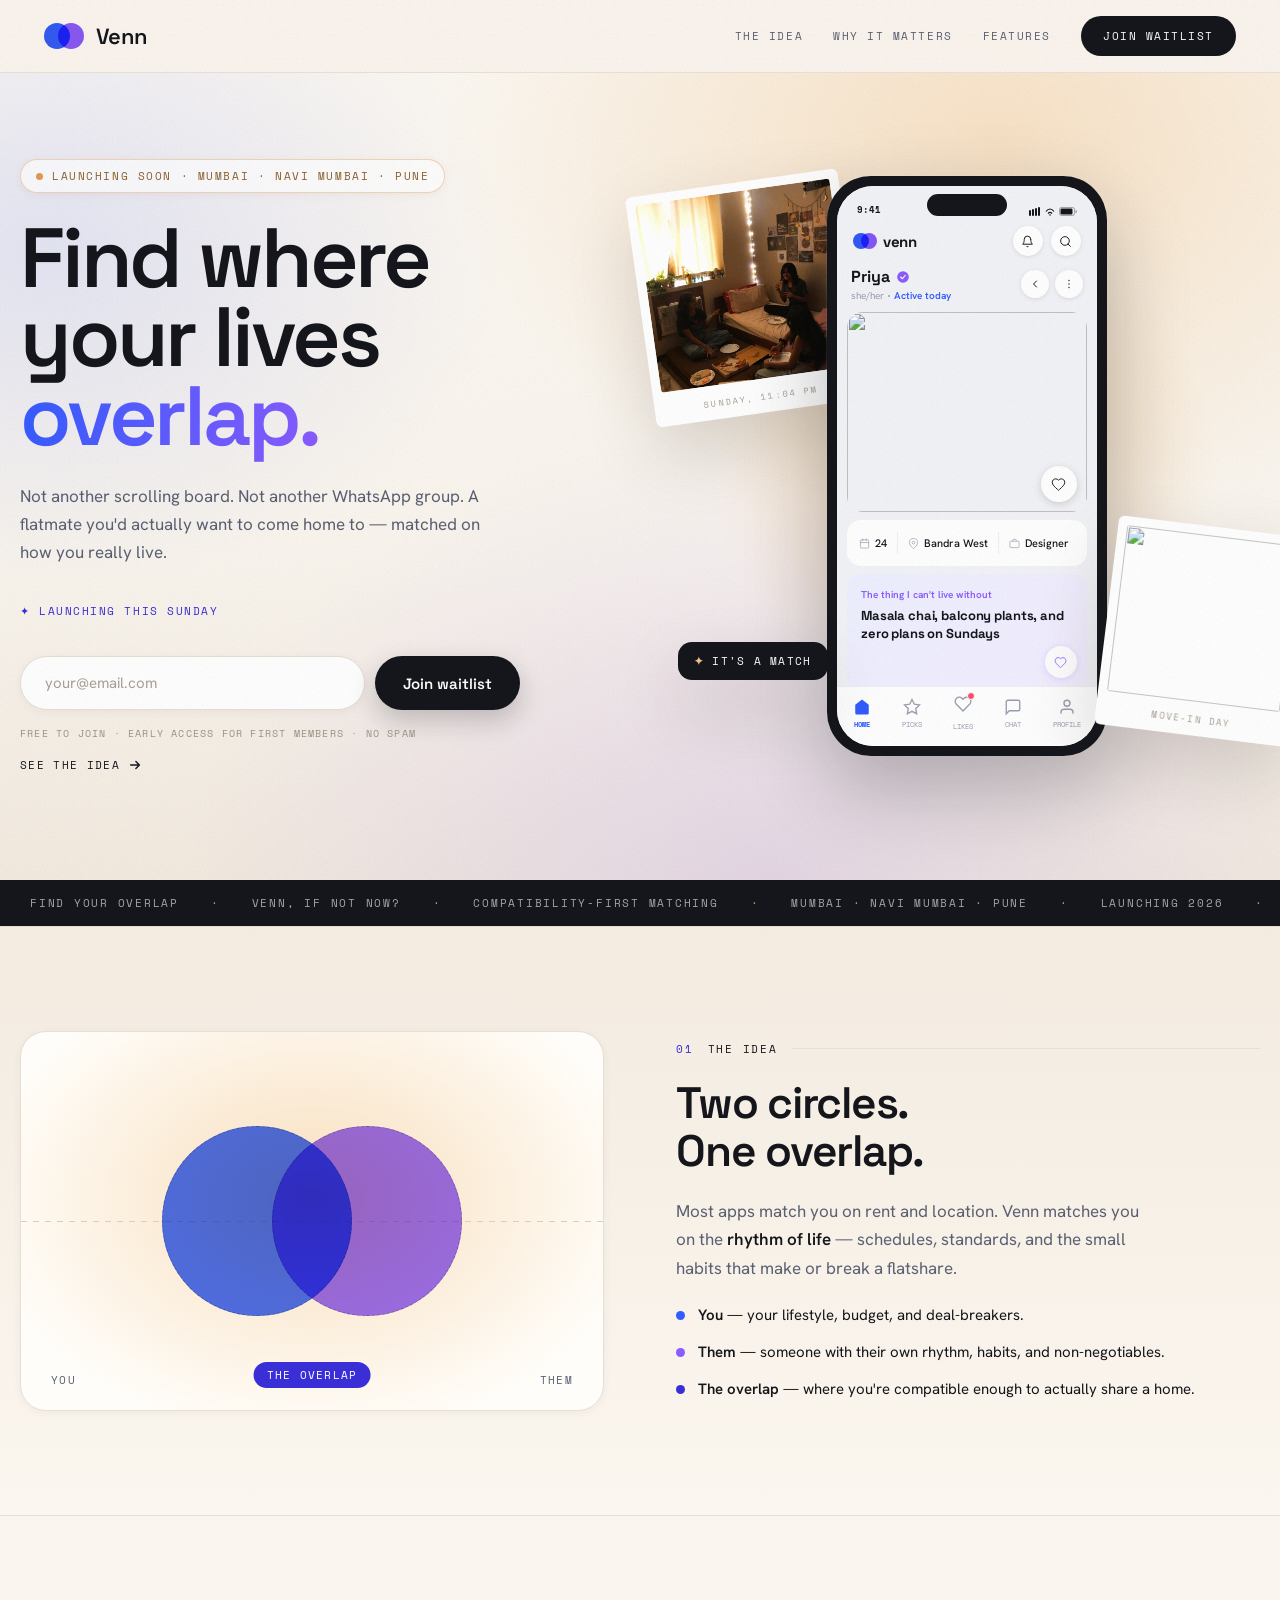
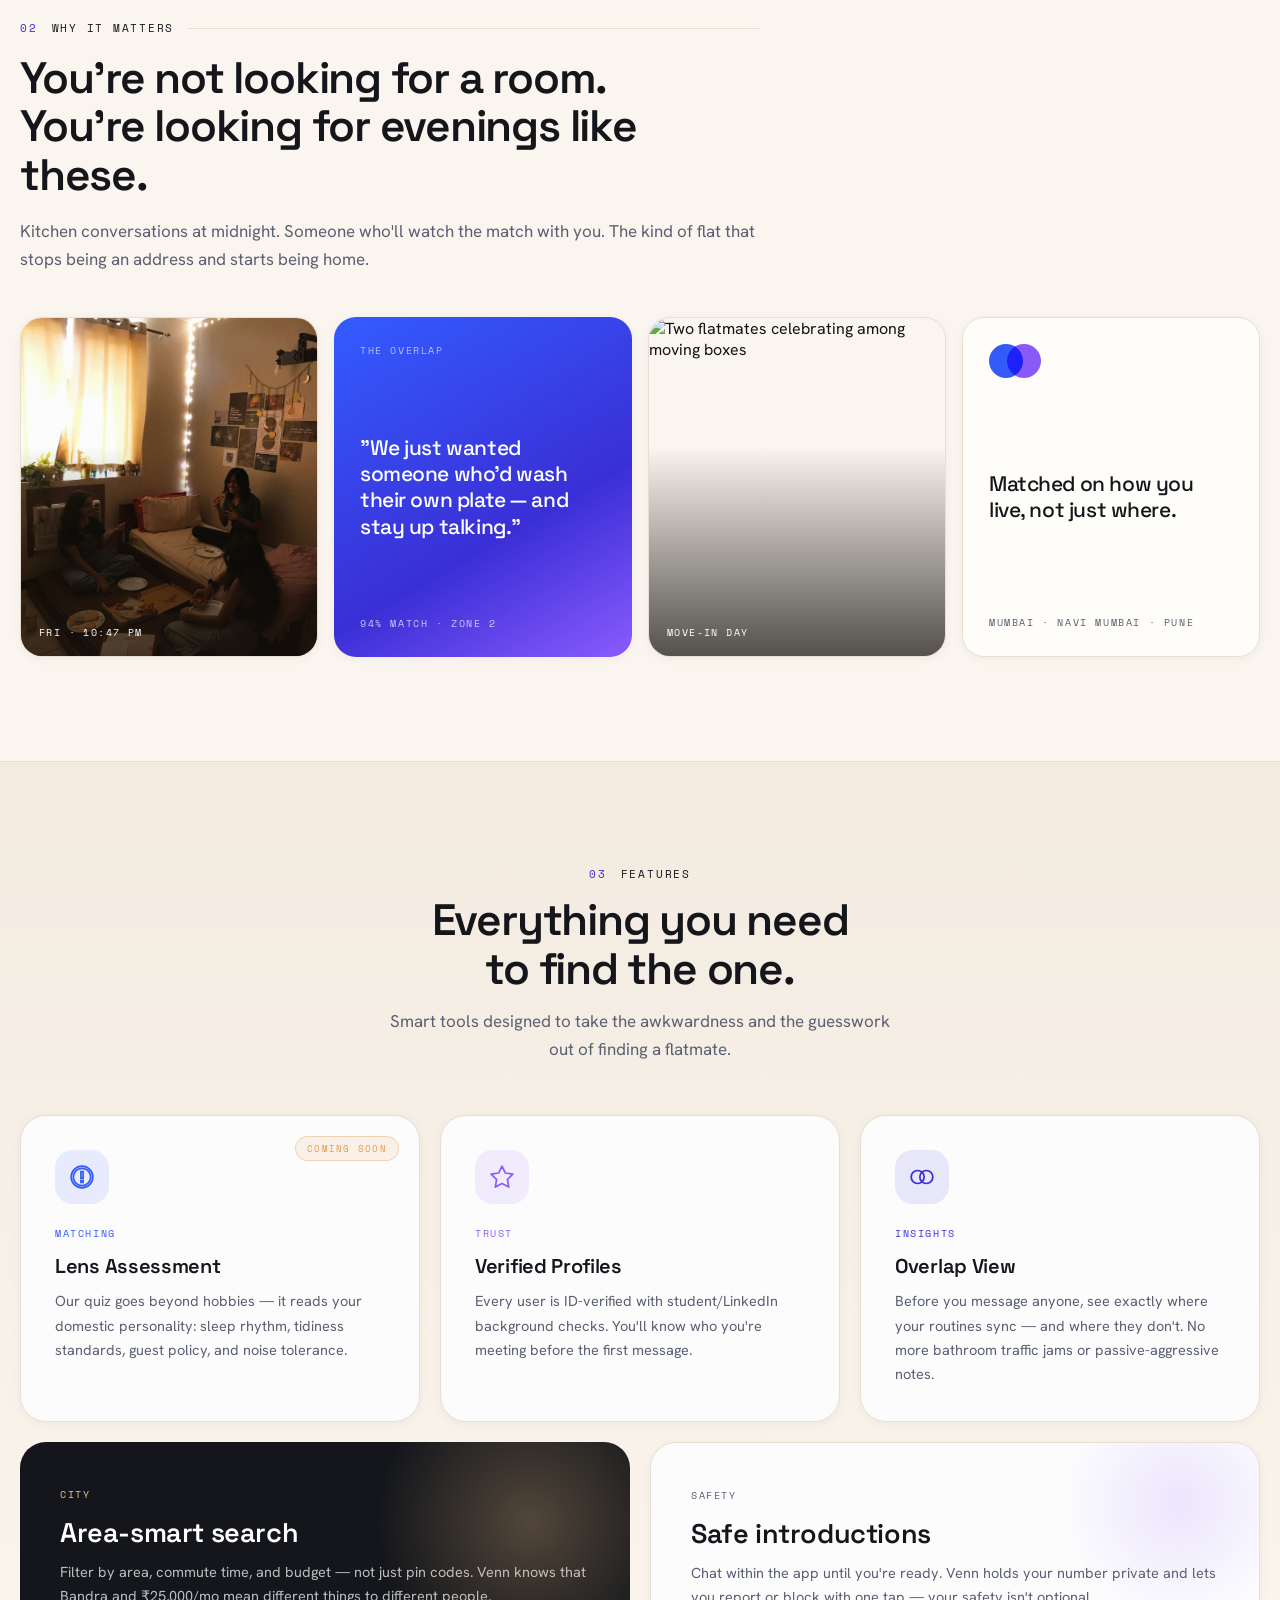
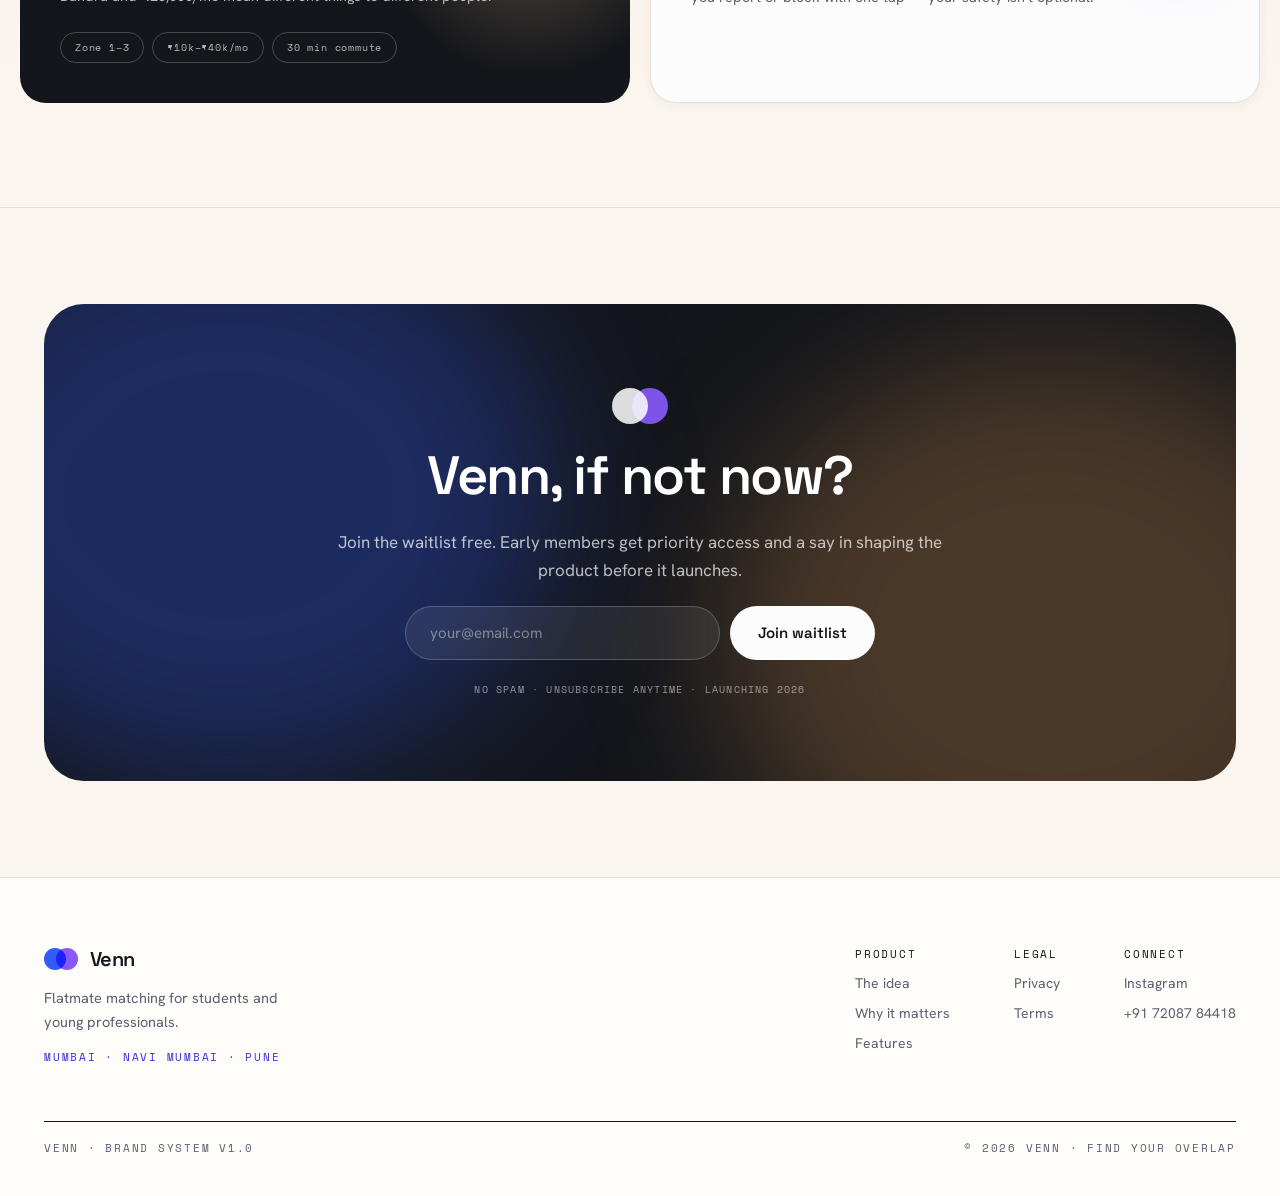
==== commit b09f74ba: "Merge pull request #8 from venn-org/claude/landing-page-redesign-0zgrxs Migrate from Tailwind CSS to" ====
--- a/index.html
+++ b/index.html
@@ -27,589 +27,1129 @@
   <link rel="preconnect" href="https://fonts.googleapis.com">
   <link rel="preconnect" href="https://fonts.gstatic.com" crossorigin>
   <link href="https://fonts.googleapis.com/css2?family=Space+Grotesk:wght@400;500;600;700&family=Hanken+Grotesk:wght@400;500;600;700&family=Space+Mono:wght@400;700&display=swap" rel="stylesheet">
-  <link rel="stylesheet" href="/tailwind.css">
   <script>document.documentElement.classList.add('js');</script>
   <style>
+    /* ============================================================
+       VENN — brand system v1.0, warm edition
+       Palette + type straight from the brand sheet; the warmth
+       (candlelight amber, paper cream, film grain) is the layer
+       that makes it feel like an actual evening in someone's flat.
+       ============================================================ */
+    :root {
+      --ink:      #14161B;
+      --slate:    #5A6072;
+      --mist:     #E6E8EE;
+      --paper:    #FCFCFD;
+
+      --blue:     #335CFF;
+      --violet:   #8A5BFF;
+      --indigo:   #3A2FD6;
+
+      /* warm layer */
+      --cream:    #FAF5EE;
+      --sand:     #F3EBE0;
+      --amber:    #E39A4E;
+      --amber-lt: #F2C489;
+      --line:     #E7DFD4;
+
+      --shadow-sm: 0 2px 10px rgba(60,44,30,0.05);
+      --shadow-md: 0 14px 40px rgba(60,44,30,0.09);
+      --shadow-lg: 0 30px 70px rgba(45,33,22,0.16);
+
+      --display: 'Space Grotesk', system-ui, sans-serif;
+      --body:    'Hanken Grotesk', system-ui, sans-serif;
+      --mono:    'Space Mono', ui-monospace, monospace;
+
+      --nav-h: 72px;
+    }
+
     * { box-sizing: border-box; }
-    body { -webkit-font-smoothing: antialiased; }
-
-    .lens-mark {
+
+    html { scroll-behavior: smooth; }
+
+    body {
+      margin: 0;
+      background: var(--cream);
+      color: var(--ink);
+      font-family: var(--body);
+      -webkit-font-smoothing: antialiased;
+      overflow-x: hidden;
+    }
+
+    img { max-width: 100%; display: block; }
+    a { color: inherit; }
+
+    .hidden { display: none; }
+    .sr-only {
+      position: absolute; width: 1px; height: 1px;
+      padding: 0; margin: -1px; overflow: hidden;
+      clip: rect(0,0,0,0); white-space: nowrap; border: 0;
+    }
+
+    /* ---- film grain, sits over everything, costs nothing ---- */
+    .grain {
+      position: fixed; inset: 0; z-index: 100;
+      pointer-events: none; opacity: 0.34; mix-blend-mode: multiply;
+      background-image: url("data:image/svg+xml,%3Csvg xmlns='http://www.w3.org/2000/svg' width='160' height='160'%3E%3Cfilter id='n'%3E%3CfeTurbulence type='fractalNoise' baseFrequency='0.9' numOctaves='3' stitchTiles='stitch'/%3E%3C/filter%3E%3Crect width='100%25' height='100%25' filter='url(%23n)' opacity='0.35'/%3E%3C/svg%3E");
+    }
+
+    /* ---- layout ---- */
+    .wrap { width: 100%; max-width: 1240px; margin: 0 auto; padding: 0 24px; }
+    .section { padding: 104px 0; }
+    @media (max-width: 860px) { .section { padding: 72px 0; } }
+
+    /* ---- type ---- */
+    .mono {
+      font-family: var(--mono);
+      font-size: 11px;
+      letter-spacing: 0.16em;
+      text-transform: uppercase;
+    }
+    .eyebrow {
+      display: flex; align-items: center; gap: 14px;
+      font-family: var(--mono); font-size: 11px;
+      letter-spacing: 0.16em; text-transform: uppercase;
+    }
+    .eyebrow .num { color: var(--indigo); }
+    .eyebrow .rule { flex: 1; height: 1px; background: var(--line); }
+
+    .h1 {
+      font-family: var(--display); font-weight: 600;
+      font-size: clamp(42px, 7.4vw, 84px);
+      line-height: 0.94; letter-spacing: -0.038em;
+      margin: 0; text-wrap: balance;
+    }
+    .h2 {
+      font-family: var(--display); font-weight: 600;
+      font-size: clamp(30px, 4.2vw, 44px);
+      line-height: 1.1; letter-spacing: -0.028em;
+      margin: 0; text-wrap: balance;
+    }
+    .h3 {
+      font-family: var(--display); font-weight: 600;
+      font-size: 20px; letter-spacing: -0.015em;
+      margin: 0;
+    }
+    .lede {
+      font-size: 17px; line-height: 1.65; color: var(--slate);
+      margin: 0; text-wrap: pretty;
+    }
+    .body-sm { font-size: 14.5px; line-height: 1.68; color: var(--slate); margin: 0; }
+
+    .ink-grad {
+      background: linear-gradient(100deg, var(--blue), var(--violet));
+      -webkit-background-clip: text; background-clip: text;
+      color: transparent;
+    }
+
+    /* ---- the mark ---- */
+    .lens { position: relative; display: inline-block; flex: none; }
+    .lens > i {
+      position: absolute; top: 0; border-radius: 50%;
+      mix-blend-mode: multiply; display: block;
+    }
+    .lens > i.l { left: 0; background: var(--blue); }
+    .lens > i.r { right: 0; background: var(--violet); }
+
+    /* ---- buttons ---- */
+    .btn {
+      display: inline-flex; align-items: center; justify-content: center;
+      gap: 8px; border: 0; cursor: pointer; white-space: nowrap;
+      border-radius: 999px; text-decoration: none;
+      font-family: var(--display); font-weight: 600;
+      transition: transform .15s ease, box-shadow .25s ease, background .2s ease, color .2s ease;
+    }
+    .btn:active { transform: scale(0.97); }
+    .btn-primary {
+      background: var(--ink); color: #fff;
+      font-size: 15px; padding: 16px 28px;
+      box-shadow: 0 10px 26px rgba(20,22,27,0.22);
+    }
+    .btn-primary:hover { background: var(--indigo); box-shadow: 0 14px 32px rgba(58,47,214,0.32); }
+    .btn-light { background: var(--paper); color: var(--ink); font-size: 15px; padding: 16px 28px; }
+    .btn-light:hover { background: #fff; }
+    .btn-nav {
+      background: var(--ink); color: #fff;
+      font-family: var(--mono); font-weight: 400;
+      font-size: 11px; letter-spacing: 0.14em; text-transform: uppercase;
+      padding: 12px 22px;
+    }
+    .btn-nav:hover { background: var(--indigo); }
+
+    /* ---- forms ---- */
+    .field {
+      flex: 1; min-width: 0; width: 100%;
+      background: #fff; border: 1px solid var(--line);
+      border-radius: 999px; padding: 16px 24px;
+      font-family: var(--body); font-size: 15px; color: var(--ink);
+      outline: none; box-shadow: var(--shadow-sm);
+      transition: border-color .2s ease, box-shadow .2s ease;
+    }
+    .field::placeholder { color: #A9A296; }
+    .field:focus { border-color: var(--blue); box-shadow: 0 0 0 4px rgba(51,92,255,0.12); }
+
+    .form-row { display: flex; gap: 10px; width: 100%; }
+    @media (max-width: 520px) {
+      .form-row { flex-direction: column; }
+      .form-row .btn { width: 100%; }
+    }
+
+    .hp-field {
+      position: absolute; left: -9999px;
+      width: 1px; height: 1px; opacity: 0; pointer-events: none;
+    }
+
+    .note {
+      font-family: var(--mono); font-size: 10px;
+      letter-spacing: 0.12em; text-transform: uppercase; color: #9C9484;
+      margin: 0;
+    }
+    .err {
+      font-size: 13px; font-weight: 600; color: #D6244B; margin: 0;
+    }
+
+    .success-chip {
+      align-items: center; flex-wrap: wrap; gap: 4px 12px;
+      background: rgba(51,92,255,0.09);
+      border: 1px solid rgba(51,92,255,0.22);
+      border-radius: 999px; padding: 13px 24px;
+      font-weight: 600; font-size: 14px; color: var(--indigo);
+    }
+    .success-chip a { color: var(--blue); text-underline-offset: 3px; }
+
+    /* ---- nav ---- */
+    .nav {
+      position: fixed; top: 0; left: 0; right: 0; z-index: 60;
+      background: rgba(250,245,238,0.82);
+      backdrop-filter: blur(18px) saturate(1.4);
+      -webkit-backdrop-filter: blur(18px) saturate(1.4);
+      border-bottom: 1px solid rgba(231,223,212,0.9);
+      transition: box-shadow .3s ease;
+    }
+    .shadow-md { box-shadow: 0 6px 28px rgba(60,44,30,0.08); }
+    .nav-inner {
+      height: var(--nav-h);
+      display: flex; align-items: center; justify-content: space-between;
+    }
+    .brand { display: flex; align-items: center; gap: 12px; text-decoration: none; }
+    .brand span {
+      font-family: var(--display); font-weight: 600;
+      font-size: 22px; letter-spacing: -0.03em; color: var(--ink);
+    }
+    .nav-links { display: flex; align-items: center; gap: 30px; }
+    .nav-links a.link {
+      font-family: var(--mono); font-size: 11px;
+      letter-spacing: 0.14em; text-transform: uppercase;
+      color: var(--slate); text-decoration: none; transition: color .2s ease;
+    }
+    .nav-links a.link:hover { color: var(--ink); }
+    .burger {
+      display: none; background: none; border: 0; padding: 8px;
+      color: var(--ink); cursor: pointer;
+    }
+    .drawer {
+      border-top: 1px solid var(--line);
+      background: var(--cream);
+      padding: 22px 24px 26px;
+      flex-direction: column; gap: 18px;
+    }
+    .drawer a, .drawer button { text-decoration: none; }
+    .drawer a.link {
+      font-family: var(--mono); font-size: 12px;
+      letter-spacing: 0.14em; text-transform: uppercase; color: var(--slate);
+    }
+    @media (max-width: 860px) {
+      .nav-links { display: none; }
+      .burger { display: block; }
+      .drawer { display: none; }
+      .drawer:not(.hidden) { display: flex; }
+    }
+
+    main { padding-top: var(--nav-h); }
+
+    /* ---- hero ---- */
+    .hero { position: relative; overflow: hidden; }
+    .hero-bg {
+      position: absolute; inset: 0; pointer-events: none;
+      background:
+        radial-gradient(900px 620px at 78% 8%, rgba(242,196,137,0.42) 0%, transparent 62%),
+        radial-gradient(760px 560px at 4% 22%, rgba(51,92,255,0.12) 0%, transparent 60%),
+        radial-gradient(900px 700px at 60% 100%, rgba(138,91,255,0.14) 0%, transparent 65%),
+        linear-gradient(180deg, #FDF9F3 0%, var(--cream) 60%, var(--sand) 100%);
+    }
+    .hero-inner {
       position: relative;
-      display: inline-flex;
-    }
-    .lens-mark .circle-l {
-      border-radius: 50%;
-      background: #335CFF;
-      mix-blend-mode: multiply;
-    }
-    .lens-mark .circle-r {
-      border-radius: 50%;
-      background: #8A5BFF;
-      mix-blend-mode: multiply;
+      display: grid; grid-template-columns: 1.02fr 1fr;
+      gap: 56px; align-items: center;
+      padding: 84px 0 104px;
+    }
+    .hero-copy { display: flex; flex-direction: column; gap: 26px; }
+    .hero-copy .h1 { max-width: 12ch; }
+
+    .pill {
+      display: inline-flex; align-items: center; gap: 9px;
+      align-self: flex-start;
+      background: rgba(255,255,255,0.7);
+      border: 1px solid rgba(227,154,78,0.4);
+      padding: 8px 15px; border-radius: 999px;
+      box-shadow: var(--shadow-sm);
+      font-family: var(--mono); font-size: 10.5px;
+      letter-spacing: 0.15em; text-transform: uppercase; color: #8A6230;
+    }
+    .pill .dot {
+      width: 7px; height: 7px; border-radius: 50%;
+      background: var(--amber); flex: none;
+      box-shadow: 0 0 0 0 rgba(227,154,78,0.6);
+      animation: halo 2.4s ease-out infinite;
+    }
+    @keyframes halo {
+      0%   { box-shadow: 0 0 0 0 rgba(227,154,78,0.55); }
+      70%  { box-shadow: 0 0 0 9px rgba(227,154,78,0); }
+      100% { box-shadow: 0 0 0 0 rgba(227,154,78,0); }
+    }
+
+    .launch-line {
+      display: inline-flex; align-items: center; gap: 8px;
+      font-family: var(--mono); font-size: 11px;
+      letter-spacing: 0.14em; text-transform: uppercase; color: var(--indigo);
+    }
+
+    .hero-form-block {
+      display: flex; flex-direction: column; align-items: flex-start;
+      gap: 16px; width: 100%; max-width: 500px;
+    }
+
+    .text-link {
+      display: inline-flex; align-items: center; gap: 8px;
+      font-family: var(--mono); font-size: 11px;
+      letter-spacing: 0.12em; text-transform: uppercase;
+      color: var(--ink); text-decoration: none; transition: color .2s ease;
+    }
+    .text-link:hover { color: var(--blue); }
+    .text-link svg { transition: transform .2s ease; }
+    .text-link:hover svg { transform: translateX(4px); }
+
+    /* ---- hero scene: phone + scrapbook photos ---- */
+    .scene {
+      position: relative;
+      display: flex; align-items: center; justify-content: center;
+      min-height: 620px;
+    }
+    .scene-glow {
+      position: absolute; width: 520px; height: 520px; border-radius: 50%;
+      background: radial-gradient(circle, rgba(242,196,137,0.55) 0%, rgba(242,196,137,0) 68%);
+      pointer-events: none;
+    }
+
+    .snap {
       position: absolute;
-    }
-
-    /* Nav blur */
-    .nav-blur {
-      backdrop-filter: blur(16px);
-      -webkit-backdrop-filter: blur(16px);
-    }
-
-    /* Smooth fade-up on scroll — only when JS is available, so content
-       stays visible if the script fails to load */
+      background: #fff; padding: 9px 9px 34px;
+      border-radius: 6px;
+      box-shadow: var(--shadow-lg);
+      overflow: hidden;
+    }
+    .snap img {
+      width: 100%; height: 100%; object-fit: cover;
+      border-radius: 3px;
+      filter: saturate(1.06) contrast(1.03) brightness(1.02);
+    }
+    .snap .cap {
+      position: absolute; left: 0; right: 0; bottom: 10px;
+      text-align: center;
+      font-family: var(--mono); font-size: 8.5px;
+      letter-spacing: 0.14em; text-transform: uppercase; color: #A79E90;
+    }
+    .snap-a {
+      width: 214px; height: 232px;
+      top: 26px; left: -34px;
+      transform: rotate(-8deg);
+      z-index: 1;
+    }
+    .snap-a img { height: 189px; }
+    .snap-b {
+      width: 192px; height: 210px;
+      bottom: 40px; right: -38px;
+      transform: rotate(7deg);
+      z-index: 3;
+    }
+    .snap-b img { height: 167px; }
+
+    .phone-holder { position: relative; z-index: 2; }
+
+    .match-badge {
+      position: absolute; bottom: 96px; left: 4px; z-index: 4;
+      background: var(--ink); color: #fff;
+      font-family: var(--mono); font-size: 10.5px;
+      letter-spacing: 0.12em; text-transform: uppercase;
+      padding: 11px 16px; border-radius: 14px;
+      box-shadow: var(--shadow-lg);
+      animation: bob 5s ease-in-out infinite;
+    }
+    .match-badge b { color: var(--amber-lt); font-weight: 700; }
+    @keyframes bob {
+      0%,100% { transform: translateY(0); }
+      50%     { transform: translateY(-8px); }
+    }
+
+    @media (max-width: 1040px) {
+      .hero-inner { grid-template-columns: 1fr; gap: 24px; padding: 60px 0 80px; }
+      .hero-copy .h1 { max-width: none; }
+      .scene { min-height: 0; padding: 28px 0 8px; }
+      .snap, .match-badge { display: none; }
+    }
+
+    /* ---- ticker ---- */
+    .ticker {
+      background: var(--ink); color: #fff;
+      padding: 15px 0; overflow: hidden;
+    }
+    .ticker-wrap { overflow: hidden; }
+    .ticker-track { display: flex; width: max-content; animation: ticker 30s linear infinite; }
+    .ticker-track span {
+      font-family: var(--mono); font-size: 11px;
+      letter-spacing: 0.16em; text-transform: uppercase;
+      color: rgba(252,252,253,0.62); padding: 0 30px; white-space: nowrap;
+    }
+    .ticker-track span.sep { color: var(--amber); padding: 0 2px; }
+    @keyframes ticker { 0% { transform: translateX(0); } 100% { transform: translateX(-50%); } }
+
+    /* ---- generic surfaces ---- */
+    .panel {
+      background: var(--paper);
+      border: 1px solid var(--line);
+      border-radius: 26px;
+      box-shadow: var(--shadow-sm);
+      transition: transform .3s cubic-bezier(.22,1,.36,1), box-shadow .3s ease, border-color .3s ease;
+    }
+    .panel-hover:hover {
+      transform: translateY(-5px);
+      box-shadow: var(--shadow-md);
+      border-color: #DED3C4;
+    }
+
+    .icon-badge {
+      width: 54px; height: 54px; border-radius: 18px;
+      display: flex; align-items: center; justify-content: center;
+      transition: transform .3s cubic-bezier(.22,1,.36,1);
+    }
+    .panel-hover:hover .icon-badge { transform: rotate(-6deg) scale(1.05); }
+
+    .tag {
+      font-family: var(--mono); font-size: 10px;
+      letter-spacing: 0.16em; text-transform: uppercase;
+    }
+
+    /* ---- idea section ---- */
+    .band-warm { background: linear-gradient(180deg, var(--sand) 0%, #FBF6EF 100%); border-top: 1px solid var(--line); border-bottom: 1px solid var(--line); }
+
+    .two-col {
+      display: grid; grid-template-columns: 1fr 1fr;
+      gap: 72px; align-items: center;
+    }
+    @media (max-width: 940px) { .two-col { grid-template-columns: 1fr; gap: 44px; } }
+
+    .venn-stage {
+      position: relative; height: 380px; border-radius: 26px;
+      background:
+        radial-gradient(460px 330px at 50% 44%, rgba(242,196,137,0.55) 0%, transparent 72%),
+        #FFFDF9;
+      border: 1px solid var(--line);
+      box-shadow: var(--shadow-sm);
+      display: flex; align-items: center; justify-content: center;
+      overflow: hidden;
+    }
+    .venn-stage .guide {
+      position: absolute; left: 0; right: 0; top: 50%; height: 1px;
+      background: repeating-linear-gradient(to right, #D9CFC1 0 6px, transparent 6px 12px);
+    }
+    .venn-set { position: relative; width: 300px; height: 190px; max-width: 82%; }
+    .venn-set > div { position: absolute; top: 0; width: 190px; height: 190px; border-radius: 50%; }
+    .venn-set .gl { left: 0; border: 1px dashed #C2B6A5; }
+    .venn-set .gr { right: 0; border: 1px dashed #C2B6A5; }
+    .venn-set .fl { left: 0; background: var(--blue); mix-blend-mode: multiply; opacity: 0.86; animation: slideL .95s cubic-bezier(.22,1,.36,1) both; }
+    .venn-set .fr { right: 0; background: var(--violet); mix-blend-mode: multiply; opacity: 0.86; animation: slideR .95s cubic-bezier(.22,1,.36,1) .15s both; }
+    @keyframes slideL { from { transform: translateX(26px); opacity: 0; } to { transform: translateX(0); opacity: .86; } }
+    @keyframes slideR { from { transform: translateX(-26px); opacity: 0; } to { transform: translateX(0); opacity: .86; } }
+    .venn-label {
+      position: absolute; bottom: 22px;
+      font-family: var(--mono); font-size: 10.5px;
+      letter-spacing: 0.12em; text-transform: uppercase; color: var(--slate);
+    }
+    .venn-label.you { left: 30px; }
+    .venn-label.them { right: 30px; }
+    .venn-label.mid {
+      left: 50%; transform: translateX(-50%);
+      background: var(--indigo); color: #fff;
+      padding: 5px 13px; border-radius: 999px;
+    }
+    @media (max-width: 520px) {
+      .venn-stage { height: 300px; }
+      .venn-label.you { left: 16px; } .venn-label.them { right: 16px; }
+    }
+
+    .bullets { display: flex; flex-direction: column; gap: 14px; }
+    .bullets > div { display: flex; align-items: flex-start; gap: 13px; }
+    .bullets .bdot { margin-top: 7px; width: 9px; height: 9px; border-radius: 50%; flex: none; }
+    .bullets p { margin: 0; font-size: 15px; line-height: 1.55; color: var(--ink); }
+    .bullets p b { font-weight: 600; }
+
+    /* ---- life strip (photo collage) ---- */
+    .strip {
+      display: grid; grid-template-columns: repeat(4, 1fr);
+      gap: 16px;
+    }
+    .tile {
+      position: relative; border-radius: 22px; overflow: hidden;
+      height: 300px; box-shadow: var(--shadow-sm);
+      border: 1px solid var(--line);
+    }
+    .tile img {
+      width: 100%; height: 100%; object-fit: cover;
+      filter: saturate(1.05) contrast(1.03);
+      transition: transform 1.1s cubic-bezier(.22,1,.36,1);
+    }
+    .tile:hover img { transform: scale(1.05); }
+    .tile .veil {
+      position: absolute; inset: 0;
+      background: linear-gradient(180deg, rgba(20,16,12,0) 38%, rgba(20,16,12,0.72) 100%);
+    }
+    .tile .cap {
+      position: absolute; left: 18px; right: 18px; bottom: 16px;
+      color: #fff;
+      font-family: var(--mono); font-size: 10px;
+      letter-spacing: 0.14em; text-transform: uppercase;
+    }
+    .tile.tall { height: 340px; }
+    .tile-quote {
+      display: flex; flex-direction: column; justify-content: space-between;
+      padding: 26px;
+      background: linear-gradient(150deg, var(--blue), var(--indigo) 62%, var(--violet));
+      color: #fff; border: 0;
+    }
+    .tile-quote .q {
+      font-family: var(--display); font-weight: 500; font-size: 21px;
+      line-height: 1.25; letter-spacing: -0.02em; margin: 0;
+    }
+    .tile-warm {
+      display: flex; flex-direction: column; justify-content: space-between;
+      padding: 26px; background: #FFFDF9; border: 1px solid var(--line);
+    }
+    .tile-warm .q {
+      font-family: var(--display); font-weight: 500; font-size: 21px;
+      line-height: 1.25; letter-spacing: -0.02em; margin: 0; color: var(--ink);
+    }
+    @media (max-width: 940px) {
+      .strip { grid-template-columns: repeat(2, 1fr); }
+      .tile, .tile.tall { height: 280px; }
+    }
+    @media (max-width: 560px) {
+      .strip { grid-template-columns: 1fr; }
+      .tile, .tile.tall { height: 380px; }
+      .tile-quote, .tile-warm { height: auto; min-height: 240px; }
+    }
+
+    /* ---- features ---- */
+    .grid-3 { display: grid; grid-template-columns: repeat(3, 1fr); gap: 20px; }
+    .grid-2 { display: grid; grid-template-columns: repeat(2, 1fr); gap: 20px; margin-top: 20px; }
+    @media (max-width: 940px) {
+      .grid-3, .grid-2 { grid-template-columns: 1fr; }
+    }
+    .feature { padding: 34px; position: relative; }
+    .feature .h3 { margin: 12px 0 10px; }
+    .soon {
+      position: absolute; top: 20px; right: 20px;
+      font-family: var(--mono); font-size: 9px;
+      letter-spacing: 0.14em; text-transform: uppercase;
+      color: var(--amber); background: rgba(227,154,78,0.12);
+      border: 1px solid rgba(227,154,78,0.35);
+      padding: 5px 11px; border-radius: 999px;
+    }
+
+    .feature-dark {
+      background: var(--ink); color: var(--paper);
+      border: 0; border-radius: 26px; padding: 40px;
+      position: relative; overflow: hidden;
+    }
+    .feature-dark .glow {
+      position: absolute; top: -80px; right: -60px;
+      width: 320px; height: 320px; border-radius: 50%;
+      background: radial-gradient(circle, rgba(242,196,137,0.28) 0%, transparent 68%);
+      pointer-events: none;
+    }
+    .feature-dark .h2, .feature-dark .h3 { color: #fff; }
+    .chips { display: flex; flex-wrap: wrap; gap: 8px; margin-top: 24px; }
+    .chips span {
+      font-family: var(--mono); font-size: 10px; letter-spacing: 0.08em;
+      border: 1px solid rgba(252,252,253,0.22);
+      color: rgba(252,252,253,0.72);
+      padding: 7px 14px; border-radius: 999px;
+    }
+
+    /* ---- CTA ---- */
+    .cta {
+      position: relative; overflow: hidden;
+      background: var(--ink); color: var(--paper);
+      border-radius: 40px; padding: 84px 40px; text-align: center;
+    }
+    .cta .g1, .cta .g2 {
+      position: absolute; border-radius: 50%; pointer-events: none; filter: blur(70px);
+    }
+    .cta .g1 { top: -20%; left: -12%; width: 55%; height: 120%; background: rgba(51,92,255,0.30); }
+    .cta .g2 { bottom: -30%; right: -12%; width: 55%; height: 120%; background: rgba(227,154,78,0.26); }
+    .cta-inner {
+      position: relative; z-index: 2;
+      max-width: 620px; margin: 0 auto;
+      display: flex; flex-direction: column; align-items: center; gap: 22px;
+    }
+    .cta .h2 { color: #fff; font-size: clamp(34px, 5.4vw, 54px); }
+    .cta p.lede { color: rgba(252,252,253,0.72); }
+    .cta .field {
+      background: rgba(255,255,255,0.08); border-color: rgba(255,255,255,0.2);
+      color: #fff; box-shadow: none;
+    }
+    .cta .field::placeholder { color: rgba(255,255,255,0.42); }
+    .cta .field:focus { border-color: rgba(255,255,255,0.55); box-shadow: 0 0 0 4px rgba(255,255,255,0.08); }
+    .cta .note { color: rgba(252,252,253,0.55); }
+    .cta .err { color: #FF7A93; }
+    .cta-success {
+      align-items: center; justify-content: center; flex-wrap: wrap;
+      gap: 4px 10px; font-weight: 600; font-size: 15px; color: rgba(255,255,255,0.92);
+    }
+    .cta-success a { color: #fff; text-underline-offset: 3px; }
+    @media (max-width: 640px) { .cta { padding: 56px 24px; border-radius: 30px; } }
+
+    /* ---- footer ---- */
+    .footer { background: #FFFDF9; border-top: 1px solid var(--line); }
+    .footer-top {
+      display: flex; justify-content: space-between; align-items: flex-start;
+      gap: 48px; flex-wrap: wrap; padding: 68px 0 56px;
+    }
+    .footer-cols { display: flex; flex-wrap: wrap; gap: 30px 64px; }
+    .footer-cols ul { list-style: none; margin: 10px 0 0; padding: 0; display: flex; flex-direction: column; gap: 9px; }
+    .footer-cols a { font-size: 14px; color: var(--slate); text-decoration: none; transition: color .2s ease; }
+    .footer-cols a:hover { color: var(--ink); }
+    .footer-bottom {
+      border-top: 1px solid var(--ink);
+      padding: 18px 0 40px;
+      display: flex; justify-content: space-between; align-items: center;
+      gap: 12px; flex-wrap: wrap;
+    }
+    .footer-bottom p { margin: 0; }
+
+    /* ---- reveal ---- */
     html.js .reveal {
-      opacity: 0;
-      transform: translateY(28px);
-      transition: opacity 0.7s ease, transform 0.7s ease;
-    }
-    html.js .reveal.visible {
-      opacity: 1;
-      transform: none;
-    }
-
-    /* Honeypot field — visually gone, still in the DOM for bots */
-    .hp-field {
-      position: absolute;
-      left: -9999px;
-      width: 1px;
-      height: 1px;
-      opacity: 0;
-      pointer-events: none;
-    }
-
-    /* Gradient glow blobs */
-    .blob-blue {
-      background: radial-gradient(circle, rgba(51,92,255,0.18) 0%, transparent 70%);
-    }
-    .blob-violet {
-      background: radial-gradient(circle, rgba(138,91,255,0.15) 0%, transparent 70%);
-    }
-
-    /* Stat ticker animation */
-    @keyframes ticker {
-      0% { transform: translateX(0); }
-      100% { transform: translateX(-50%); }
-    }
-    .ticker-track {
-      display: flex;
-      animation: ticker 24s linear infinite;
-      width: max-content;
-    }
-    .ticker-wrap { overflow: hidden; }
-
-    /* Match card pulse */
-    @keyframes pulse-ring {
-      0% { box-shadow: 0 0 0 0 rgba(51,92,255,0.35); }
-      70% { box-shadow: 0 0 0 14px rgba(51,92,255,0); }
-      100% { box-shadow: 0 0 0 0 rgba(51,92,255,0); }
-    }
-    .pulse-ring { animation: pulse-ring 2.4s ease-out infinite; }
-
-    /* Venn diagram animation */
-    @keyframes slideLeft {
-      from { transform: translateX(22px); opacity: 0; }
-      to { transform: translateX(0); opacity: 1; }
-    }
-    @keyframes slideRight {
-      from { transform: translateX(-22px); opacity: 0; }
-      to { transform: translateX(0); opacity: 1; }
-    }
-    .circle-anim-l { animation: slideLeft 0.9s cubic-bezier(0.22,1,0.36,1) both; }
-    .circle-anim-r { animation: slideRight 0.9s cubic-bezier(0.22,1,0.36,1) 0.15s both; }
-
-    /* Card hover lift */
-    .card-lift {
-      transition: transform 0.25s ease, box-shadow 0.25s ease, border-color 0.25s ease;
-    }
-    .card-lift:hover {
-      transform: translateY(-4px);
-      box-shadow: 0 20px 48px rgba(20,22,27,0.08);
-    }
-
-    /* Button active press */
-    .btn-press { transition: transform 0.12s ease, box-shadow 0.12s ease; }
-    .btn-press:active { transform: scale(0.96); }
+      opacity: 0; transform: translateY(26px);
+      transition: opacity .8s ease, transform .8s cubic-bezier(.22,1,.36,1);
+    }
+    html.js .reveal.visible { opacity: 1; transform: none; }
 
     @media (prefers-reduced-motion: reduce) {
-      html.js .reveal {
-        opacity: 1;
-        transform: none;
-        transition: none;
-      }
-      .ticker-track,
-      .pulse-ring,
-      .circle-anim-l,
-      .circle-anim-r,
-      .animate-pulse {
-        animation: none !important;
-      }
       html { scroll-behavior: auto; }
+      html.js .reveal { opacity: 1; transform: none; transition: none; }
+      .ticker-track, .match-badge, .pill .dot,
+      .venn-set .fl, .venn-set .fr { animation: none !important; }
+      .venn-set .fl, .venn-set .fr { opacity: .86; }
+      .tile img { transition: none; }
     }
   </style>
 </head>
-<body class="bg-canvas text-ink font-body">
+<body>
+
+<div class="grain" aria-hidden="true"></div>
 
 <!-- ===== NAV ===== -->
-<header id="nav" class="fixed top-0 left-0 right-0 z-50 bg-paper/90 nav-blur border-b border-mist/60 transition-all duration-300">
-  <div class="max-w-[1440px] mx-auto px-5 md:px-20 h-[72px] flex items-center justify-between">
-    <!-- Logo -->
-    <a href="/" class="flex items-center gap-3 group">
-      <div class="lens-mark relative w-10 h-[26px]">
-        <div class="circle-l absolute left-0 top-0 w-[26px] h-[26px]"></div>
-        <div class="circle-r right-0 top-0 w-[26px] h-[26px]"></div>
-      </div>
-      <span class="font-display font-semibold text-[22px] tracking-[-0.03em] text-ink">Venn</span>
+<header id="nav" class="nav">
+  <div class="wrap nav-inner">
+    <a href="/" class="brand">
+      <span class="lens" style="width:40px;height:26px;">
+        <i class="l" style="width:26px;height:26px;"></i>
+        <i class="r" style="width:26px;height:26px;"></i>
+      </span>
+      <span>Venn</span>
     </a>
-    <!-- Desktop nav -->
-    <nav class="hidden md:flex items-center gap-8">
-      <a href="#how" class="font-mono text-[11px] tracking-[0.14em] uppercase text-slate hover:text-ink transition-colors">The idea</a>
-      <a href="#features" class="font-mono text-[11px] tracking-[0.14em] uppercase text-slate hover:text-ink transition-colors">Features</a>
-      <button onclick="document.getElementById('hero-form').scrollIntoView({behavior:'smooth'})" class="btn-press bg-venn-blue text-white font-mono text-[11px] tracking-[0.14em] uppercase px-6 py-3 rounded-full hover:bg-overlap-indigo hover:shadow-lg hover:shadow-venn-blue/25 transition-all duration-200">
-        Join waitlist
-      </button>
+    <nav class="nav-links">
+      <a href="#how" class="link">The idea</a>
+      <a href="#life" class="link">Why it matters</a>
+      <a href="#features" class="link">Features</a>
+      <button onclick="document.getElementById('hero-form').scrollIntoView({behavior:'smooth'})" class="btn btn-nav">Join waitlist</button>
     </nav>
-    <!-- Mobile hamburger -->
-    <button id="mob-toggle" class="md:hidden p-2 text-ink" aria-label="Menu" aria-expanded="false" aria-controls="mob-menu">
+    <button id="mob-toggle" class="burger" aria-label="Menu" aria-expanded="false" aria-controls="mob-menu">
       <svg width="22" height="22" fill="none" stroke="currentColor" stroke-width="1.8" viewBox="0 0 24 24">
         <line x1="3" y1="7" x2="21" y2="7"/><line x1="3" y1="12" x2="21" y2="12"/><line x1="3" y1="17" x2="21" y2="17"/>
       </svg>
     </button>
   </div>
-  <!-- Mobile drawer -->
-  <div id="mob-menu" class="hidden md:hidden border-t border-mist bg-paper px-5 py-6 flex flex-col gap-5">
-    <a href="#how" class="font-mono text-[12px] tracking-[0.14em] uppercase text-slate">The idea</a>
-    <a href="#features" class="font-mono text-[12px] tracking-[0.14em] uppercase text-slate">Features</a>
-    <button onclick="document.getElementById('hero-form').scrollIntoView({behavior:'smooth'})" class="bg-venn-blue text-white font-mono text-[11px] tracking-[0.14em] uppercase px-6 py-3 rounded-full text-center">Join waitlist</button>
+  <div id="mob-menu" class="drawer hidden">
+    <a href="#how" class="link">The idea</a>
+    <a href="#life" class="link">Why it matters</a>
+    <a href="#features" class="link">Features</a>
+    <button onclick="document.getElementById('hero-form').scrollIntoView({behavior:'smooth'})" class="btn btn-primary">Join waitlist</button>
   </div>
 </header>
 
-<main class="pt-[72px]">
+<main>
 
   <!-- ===== HERO ===== -->
-  <section class="relative overflow-hidden">
-    <!-- Full-bleed gradient background -->
-    <div class="absolute inset-0 bg-gradient-to-br from-[#EEF1FF] via-canvas to-[#F3EEFF] pointer-events-none"></div>
-    <div class="absolute top-[-120px] right-[-120px] w-[600px] h-[600px] rounded-full pointer-events-none" style="background:radial-gradient(circle,rgba(51,92,255,0.12) 0%,transparent 70%);"></div>
-    <div class="absolute bottom-[-80px] left-[-80px] w-[400px] h-[400px] rounded-full pointer-events-none" style="background:radial-gradient(circle,rgba(138,91,255,0.10) 0%,transparent 70%);"></div>
-
-    <div class="relative max-w-[1440px] mx-auto px-5 md:px-20 pt-20 md:pt-28 pb-20 md:pb-32 grid grid-cols-1 lg:grid-cols-12 gap-12 lg:gap-8 items-center">
-    <!-- Copy -->
-    <div class="lg:col-span-6 space-y-7 reveal">
-      <!-- pill -->
-      <div class="inline-flex items-center gap-2 bg-venn-blue/10 border border-venn-blue/25 px-3 py-2 rounded-full">
-        <span class="w-2 h-2 rounded-full bg-venn-blue animate-pulse flex-none"></span>
-        <span class="font-mono text-[10px] sm:text-[11px] tracking-[0.18em] uppercase text-venn-blue">Launching soon · Mumbai · Navi Mumbai · Pune</span>
+  <section class="hero">
+    <div class="hero-bg" aria-hidden="true"></div>
+
+    <div class="wrap hero-inner">
+      <!-- Copy -->
+      <div class="hero-copy reveal">
+        <div class="pill">
+          <span class="dot"></span>
+          Launching soon · Mumbai · Navi Mumbai · Pune
+        </div>
+
+        <h1 class="h1">Find where your lives <span class="ink-grad">overlap.</span></h1>
+
+        <p class="lede" style="max-width:460px;">
+          Not another scrolling board. Not another WhatsApp group. A flatmate you'd
+          actually want to come home to — matched on how you really live.
+        </p>
+
+        <p class="launch-line">✦ Launching this Sunday</p>
+
+        <div class="hero-form-block" id="hero-form">
+          <form id="hero-waitlist-form" class="form-row" onsubmit="submitWaitlist(event, 'hero')">
+            <label for="hero-email" class="sr-only">Email address</label>
+            <input id="hero-email" name="email" type="email" required autocomplete="email" inputmode="email" placeholder="your@email.com" class="field"/>
+            <input type="text" name="website" class="hp-field" tabindex="-1" autocomplete="off" aria-hidden="true"/>
+            <button type="submit" class="btn btn-primary">Join waitlist</button>
+          </form>
+          <div id="hero-success" class="success-chip hidden">
+            <span>🎉</span>
+            <span id="hero-success-label">You're on the list!</span>
+            <a href="/signup.html" id="hero-complete-profile">Complete your profile →</a>
+          </div>
+          <p id="hero-error" role="alert" class="err hidden">Something went wrong — please check your connection and try again.</p>
+          <p class="note">Free to join · Early access for first members · No spam</p>
+          <a href="#how" class="text-link">
+            See the idea
+            <svg width="14" height="14" viewBox="0 0 16 16" fill="none">
+              <path d="M3 8h10M9 4l4 4-4 4" stroke="currentColor" stroke-width="1.6" stroke-linecap="round" stroke-linejoin="round"/>
+            </svg>
+          </a>
+        </div>
       </div>
-      <h1 class="font-display font-semibold text-[40px] sm:text-[56px] md:text-[70px] lg:text-[80px] leading-[0.93] tracking-[-0.035em] text-ink">
-        Find where<br>your lives <span class="text-venn-blue">overlap.</span>
-      </h1>
-      <p class="font-body text-[16px] sm:text-[18px] leading-[1.65] text-slate max-w-[440px]">
-        Not another scrolling board. Not another WhatsApp group. Something built around how you actually live.
-      </p>
-      <p class="font-mono text-[11px] tracking-[0.14em] uppercase text-venn-blue">Launching this Sunday 🚀</p>
-      <div class="flex flex-col items-start gap-4 pt-2 w-full max-w-[480px]" id="hero-form">
-        <form id="hero-waitlist-form" class="flex w-full gap-2" onsubmit="submitWaitlist(event, 'hero')">
-          <label for="hero-email" class="sr-only">Email address</label>
-          <input id="hero-email" name="email" type="email" required autocomplete="email" inputmode="email" placeholder="your@email.com"
-            class="flex-1 min-w-0 bg-white border border-mist rounded-full px-6 py-4 font-body text-[15px] text-ink placeholder-slate/50 outline-none focus:border-venn-blue transition-colors shadow-lg shadow-venn-blue/10"/>
-          <input type="text" name="website" class="hp-field" tabindex="-1" autocomplete="off" aria-hidden="true"/>
-          <button type="submit" class="btn-press bg-venn-blue text-white font-display font-semibold text-[15px] px-7 py-4 rounded-full hover:bg-overlap-indigo hover:shadow-xl hover:shadow-venn-blue/30 transition-all duration-200 whitespace-nowrap shadow-lg shadow-venn-blue/10">
-            Join waitlist
-          </button>
-        </form>
-        <div id="hero-success" class="hidden items-center flex-wrap gap-x-3 gap-y-1 bg-venn-blue/10 border border-venn-blue/20 rounded-full px-6 py-3">
-          <span class="text-venn-blue text-[18px]">🎉</span>
-          <span class="font-body font-semibold text-[14px] text-venn-blue" id="hero-success-label">You're on the list!</span>
-          <a href="/signup.html" id="hero-complete-profile" class="font-body font-semibold text-[14px] text-overlap-indigo underline underline-offset-2 hover:text-venn-blue transition-colors">Complete your profile →</a>
-        </div>
-        <p id="hero-error" role="alert" class="hidden font-body text-[13px] font-semibold text-[#D6244B]">Something went wrong — please check your connection and try again.</p>
-        <p class="font-mono text-[10px] tracking-[0.1em] uppercase text-slate">Free to join · Early access for first members · No spam</p>
-        <a href="#how" class="flex items-center gap-2 font-mono text-[11px] tracking-[0.12em] uppercase text-ink hover:text-venn-blue transition-colors group">
-          See the idea
-          <svg class="group-hover:translate-x-1 transition-transform" width="14" height="14" viewBox="0 0 16 16" fill="none">
-            <path d="M3 8h10M9 4l4 4-4 4" stroke="currentColor" stroke-width="1.6" stroke-linecap="round" stroke-linejoin="round"/>
-          </svg>
-        </a>
-      </div>
-    </div>
-
-    <!-- Hero visual: phone mockup (decorative) -->
-    <div class="lg:col-span-6 flex justify-center items-center relative reveal pb-8 lg:pb-0" style="transition-delay:0.1s" aria-hidden="true">
-      <!-- Blobs -->
-      <div class="blob-blue absolute top-0 right-0 w-[380px] h-[380px] rounded-full pointer-events-none"></div>
-      <div class="blob-violet absolute bottom-0 left-0 w-[260px] h-[260px] rounded-full pointer-events-none"></div>
-
-      <!-- Phone shell -->
-      <div style="width:min(280px,78vw);height:min(580px,162vw);background:#14161B;border-radius:44px;padding:10px;box-shadow:0 32px 80px rgba(20,22,27,0.28),0 0 0 1px rgba(255,255,255,0.08);position:relative;flex-shrink:0;">
-        <!-- Notch -->
-        <div style="position:absolute;top:18px;left:50%;transform:translateX(-50%);width:80px;height:22px;background:#14161B;border-radius:12px;z-index:10;"></div>
-        <!-- Screen -->
-        <div style="width:100%;height:100%;background:#F2F3F7;border-radius:36px;overflow:hidden;position:relative;">
-
-          <!-- Status bar -->
-          <div style="height:36px;background:#F2F3F7;display:flex;align-items:flex-end;justify-content:space-between;padding:0 20px 6px;flex-shrink:0;">
-            <span style="font-family:'Space Mono',monospace;font-size:9px;color:#14161B;font-weight:700;">9:41</span>
-            <div style="display:flex;gap:4px;align-items:center;">
-              <svg width="12" height="9" viewBox="0 0 12 9" fill="#14161B"><rect x="0" y="3" width="2" height="6" rx="1"/><rect x="3" y="2" width="2" height="7" rx="1"/><rect x="6" y="1" width="2" height="8" rx="1"/><rect x="9" y="0" width="2" height="9" rx="1"/></svg>
-              <svg width="10" height="9" viewBox="0 0 10 9" fill="none" stroke="#14161B" stroke-width="1.2"><path d="M1 4.5C2.3 2.8 3.5 2 5 2s2.7.8 4 2.5M3 6.5C3.7 5.7 4.3 5.3 5 5.3s1.3.4 2 1.2"/><circle cx="5" cy="8" r=".8" fill="#14161B" stroke="none"/></svg>
-              <svg width="18" height="9" viewBox="0 0 18 9" fill="none"><rect x=".5" y=".5" width="15" height="8" rx="2" stroke="#14161B" stroke-opacity=".35"/><rect x="1.5" y="1.5" width="12" height="6" rx="1.2" fill="#14161B"/><path d="M16.5 3v3a1.5 1.5 0 000-3z" fill="#14161B" fill-opacity=".4"/></svg>
-            </div>
-          </div>
-
-          <!-- App top bar -->
-          <div style="padding:4px 16px 10px;display:flex;align-items:center;justify-content:space-between;background:#F2F3F7;">
-            <div style="display:flex;align-items:center;gap:6px;">
-              <div style="position:relative;width:24px;height:16px;">
-                <div style="position:absolute;left:0;top:0;width:16px;height:16px;border-radius:50%;background:#335CFF;mix-blend-mode:multiply;"></div>
-                <div style="position:absolute;right:0;top:0;width:16px;height:16px;border-radius:50%;background:#8A5BFF;mix-blend-mode:multiply;"></div>
-              </div>
-              <span style="font-family:'Space Grotesk',sans-serif;font-size:15px;font-weight:700;color:#14161B;letter-spacing:-0.02em;">venn</span>
-            </div>
-            <div style="display:flex;gap:8px;">
-              <div style="width:30px;height:30px;border-radius:50%;background:#fff;display:flex;align-items:center;justify-content:center;box-shadow:0 1px 4px rgba(0,0,0,0.1);">
-                <svg width="13" height="13" viewBox="0 0 24 24" fill="none"><path d="M18 8A6 6 0 006 8c0 7-3 9-3 9h18s-3-2-3-9M13.73 21a2 2 0 01-3.46 0" stroke="#14161B" stroke-width="1.8" stroke-linecap="round"/></svg>
-              </div>
-              <div style="width:30px;height:30px;border-radius:50%;background:#fff;display:flex;align-items:center;justify-content:center;box-shadow:0 1px 4px rgba(0,0,0,0.1);">
-                <svg width="13" height="13" viewBox="0 0 24 24" fill="none"><circle cx="11" cy="11" r="8" stroke="#14161B" stroke-width="1.8"/><path d="M21 21l-4.35-4.35" stroke="#14161B" stroke-width="1.8" stroke-linecap="round"/></svg>
+
+      <!-- Scene: scrapbook photos + phone (decorative) -->
+      <div class="scene reveal" style="transition-delay:.12s" aria-hidden="true">
+        <div class="scene-glow"></div>
+
+        <div class="snap snap-a">
+          <img src="notif-bg.jpeg" alt="" width="736" height="981" loading="lazy" style="object-position:center;"/>
+          <div class="cap">Sunday, 11:04 pm</div>
+        </div>
+
+        <div class="snap snap-b">
+          <img src="hero.jpeg" alt="" width="736" height="1109" loading="lazy" style="object-position:center 32%;"/>
+          <div class="cap">Move-in day</div>
+        </div>
+
+        <div class="phone-holder">
+        <!-- Phone shell -->
+        <div style="width:min(280px,78vw);height:min(580px,162vw);background:#14161B;border-radius:44px;padding:10px;box-shadow:0 32px 80px rgba(20,22,27,0.28),0 0 0 1px rgba(255,255,255,0.08);position:relative;flex-shrink:0;">
+          <!-- Notch -->
+          <div style="position:absolute;top:18px;left:50%;transform:translateX(-50%);width:80px;height:22px;background:#14161B;border-radius:12px;z-index:10;"></div>
+          <!-- Screen -->
+          <div style="width:100%;height:100%;background:#F2F3F7;border-radius:36px;overflow:hidden;position:relative;">
+
+            <!-- Status bar -->
+            <div style="height:36px;background:#F2F3F7;display:flex;align-items:flex-end;justify-content:space-between;padding:0 20px 6px;flex-shrink:0;">
+              <span style="font-family:'Space Mono',monospace;font-size:9px;color:#14161B;font-weight:700;">9:41</span>
+              <div style="display:flex;gap:4px;align-items:center;">
+                <svg width="12" height="9" viewBox="0 0 12 9" fill="#14161B"><rect x="0" y="3" width="2" height="6" rx="1"/><rect x="3" y="2" width="2" height="7" rx="1"/><rect x="6" y="1" width="2" height="8" rx="1"/><rect x="9" y="0" width="2" height="9" rx="1"/></svg>
+                <svg width="10" height="9" viewBox="0 0 10 9" fill="none" stroke="#14161B" stroke-width="1.2"><path d="M1 4.5C2.3 2.8 3.5 2 5 2s2.7.8 4 2.5M3 6.5C3.7 5.7 4.3 5.3 5 5.3s1.3.4 2 1.2"/><circle cx="5" cy="8" r=".8" fill="#14161B" stroke="none"/></svg>
+                <svg width="18" height="9" viewBox="0 0 18 9" fill="none"><rect x=".5" y=".5" width="15" height="8" rx="2" stroke="#14161B" stroke-opacity=".35"/><rect x="1.5" y="1.5" width="12" height="6" rx="1.2" fill="#14161B"/><path d="M16.5 3v3a1.5 1.5 0 000-3z" fill="#14161B" fill-opacity=".4"/></svg>
               </div>
             </div>
-          </div>
-
-          <!-- Scrollable card area -->
-          <div style="overflow:hidden;flex:1;position:relative;padding:0 10px;">
-
-            <!-- Card header -->
-            <div style="display:flex;align-items:center;justify-content:space-between;padding:0 4px 10px;">
-              <div>
-                <div style="display:flex;align-items:center;gap:6px;">
-                  <span style="font-family:'Space Grotesk',sans-serif;font-size:16px;font-weight:700;color:#14161B;">Priya</span>
-                  <svg width="14" height="14" viewBox="0 0 24 24" fill="none"><circle cx="12" cy="12" r="10" fill="#8A5BFF"/><path d="M8 12l3 3 5-6" stroke="#fff" stroke-width="2" stroke-linecap="round" stroke-linejoin="round"/></svg>
+
+            <!-- App top bar -->
+            <div style="padding:4px 16px 10px;display:flex;align-items:center;justify-content:space-between;background:#F2F3F7;">
+              <div style="display:flex;align-items:center;gap:6px;">
+                <div style="position:relative;width:24px;height:16px;">
+                  <div style="position:absolute;left:0;top:0;width:16px;height:16px;border-radius:50%;background:#335CFF;mix-blend-mode:multiply;"></div>
+                  <div style="position:absolute;right:0;top:0;width:16px;height:16px;border-radius:50%;background:#8A5BFF;mix-blend-mode:multiply;"></div>
                 </div>
-                <div style="display:flex;align-items:center;gap:4px;margin-top:2px;">
-                  <span style="font-family:'Hanken Grotesk',sans-serif;font-size:10px;color:#9AA0B2;">she/her</span>
-                  <span style="width:2px;height:2px;border-radius:50%;background:#9AA0B2;display:inline-block;"></span>
-                  <span style="font-family:'Hanken Grotesk',sans-serif;font-size:10px;color:#335CFF;font-weight:600;">Active today</span>
+                <span style="font-family:'Space Grotesk',sans-serif;font-size:15px;font-weight:700;color:#14161B;letter-spacing:-0.02em;">venn</span>
+              </div>
+              <div style="display:flex;gap:8px;">
+                <div style="width:30px;height:30px;border-radius:50%;background:#fff;display:flex;align-items:center;justify-content:center;box-shadow:0 1px 4px rgba(0,0,0,0.1);">
+                  <svg width="13" height="13" viewBox="0 0 24 24" fill="none"><path d="M18 8A6 6 0 006 8c0 7-3 9-3 9h18s-3-2-3-9M13.73 21a2 2 0 01-3.46 0" stroke="#14161B" stroke-width="1.8" stroke-linecap="round"/></svg>
                 </div>
-              </div>
-              <div style="display:flex;gap:6px;">
-                <div style="width:28px;height:28px;border-radius:50%;background:#fff;display:flex;align-items:center;justify-content:center;box-shadow:0 1px 5px rgba(0,0,0,0.1);">
-                  <svg width="12" height="12" viewBox="0 0 24 24" fill="none"><path d="M15 18l-6-6 6-6" stroke="#14161B" stroke-width="2" stroke-linecap="round"/></svg>
-                </div>
-                <div style="width:28px;height:28px;border-radius:50%;background:#fff;display:flex;align-items:center;justify-content:center;box-shadow:0 1px 5px rgba(0,0,0,0.1);">
-                  <svg width="12" height="12" viewBox="0 0 24 24" fill="none"><circle cx="12" cy="5" r="1.3" fill="#14161B"/><circle cx="12" cy="12" r="1.3" fill="#14161B"/><circle cx="12" cy="19" r="1.3" fill="#14161B"/></svg>
+                <div style="width:30px;height:30px;border-radius:50%;background:#fff;display:flex;align-items:center;justify-content:center;box-shadow:0 1px 4px rgba(0,0,0,0.1);">
+                  <svg width="13" height="13" viewBox="0 0 24 24" fill="none"><circle cx="11" cy="11" r="8" stroke="#14161B" stroke-width="1.8"/><path d="M21 21l-4.35-4.35" stroke="#14161B" stroke-width="1.8" stroke-linecap="round"/></svg>
                 </div>
               </div>
             </div>
 
-            <!-- Photo -->
-            <div style="border-radius:16px;overflow:hidden;position:relative;margin-bottom:8px;">
-              <img src="hero.jpeg" alt="" width="736" height="1109" fetchpriority="high" style="width:100%;height:200px;object-fit:cover;object-position:center top;display:block;"/>
-              <div style="position:absolute;bottom:10px;right:10px;width:36px;height:36px;border-radius:50%;background:#fff;display:flex;align-items:center;justify-content:center;box-shadow:0 2px 8px rgba(0,0,0,0.15);">
-                <svg width="15" height="15" viewBox="0 0 24 24" fill="none"><path d="M12 21.35l-1.45-1.32C5.4 15.36 2 12.28 2 8.5 2 5.42 4.42 3 7.5 3c1.74 0 3.41.81 4.5 2.09C13.09 3.81 14.76 3 16.5 3 19.58 3 22 5.42 22 8.5c0 3.78-3.4 6.86-8.55 11.54L12 21.35z" stroke="#14161B" stroke-width="1.5"/></svg>
+            <!-- Scrollable card area -->
+            <div style="overflow:hidden;flex:1;position:relative;padding:0 10px;">
+
+              <!-- Card header -->
+              <div style="display:flex;align-items:center;justify-content:space-between;padding:0 4px 10px;">
+                <div>
+                  <div style="display:flex;align-items:center;gap:6px;">
+                    <span style="font-family:'Space Grotesk',sans-serif;font-size:16px;font-weight:700;color:#14161B;">Priya</span>
+                    <svg width="14" height="14" viewBox="0 0 24 24" fill="none"><circle cx="12" cy="12" r="10" fill="#8A5BFF"/><path d="M8 12l3 3 5-6" stroke="#fff" stroke-width="2" stroke-linecap="round" stroke-linejoin="round"/></svg>
+                  </div>
+                  <div style="display:flex;align-items:center;gap:4px;margin-top:2px;">
+                    <span style="font-family:'Hanken Grotesk',sans-serif;font-size:10px;color:#9AA0B2;">she/her</span>
+                    <span style="width:2px;height:2px;border-radius:50%;background:#9AA0B2;display:inline-block;"></span>
+                    <span style="font-family:'Hanken Grotesk',sans-serif;font-size:10px;color:#335CFF;font-weight:600;">Active today</span>
+                  </div>
+                </div>
+                <div style="display:flex;gap:6px;">
+                  <div style="width:28px;height:28px;border-radius:50%;background:#fff;display:flex;align-items:center;justify-content:center;box-shadow:0 1px 5px rgba(0,0,0,0.1);">
+                    <svg width="12" height="12" viewBox="0 0 24 24" fill="none"><path d="M15 18l-6-6 6-6" stroke="#14161B" stroke-width="2" stroke-linecap="round"/></svg>
+                  </div>
+                  <div style="width:28px;height:28px;border-radius:50%;background:#fff;display:flex;align-items:center;justify-content:center;box-shadow:0 1px 5px rgba(0,0,0,0.1);">
+                    <svg width="12" height="12" viewBox="0 0 24 24" fill="none"><circle cx="12" cy="5" r="1.3" fill="#14161B"/><circle cx="12" cy="12" r="1.3" fill="#14161B"/><circle cx="12" cy="19" r="1.3" fill="#14161B"/></svg>
+                  </div>
+                </div>
+              </div>
+
+              <!-- Photo -->
+              <div style="border-radius:16px;overflow:hidden;position:relative;margin-bottom:8px;">
+                <img src="hero.jpeg" alt="" width="736" height="1109" fetchpriority="high" style="width:100%;height:200px;object-fit:cover;object-position:center top;display:block;"/>
+                <div style="position:absolute;bottom:10px;right:10px;width:36px;height:36px;border-radius:50%;background:#fff;display:flex;align-items:center;justify-content:center;box-shadow:0 2px 8px rgba(0,0,0,0.15);">
+                  <svg width="15" height="15" viewBox="0 0 24 24" fill="none"><path d="M12 21.35l-1.45-1.32C5.4 15.36 2 12.28 2 8.5 2 5.42 4.42 3 7.5 3c1.74 0 3.41.81 4.5 2.09C13.09 3.81 14.76 3 16.5 3 19.58 3 22 5.42 22 8.5c0 3.78-3.4 6.86-8.55 11.54L12 21.35z" stroke="#14161B" stroke-width="1.5"/></svg>
+                </div>
+              </div>
+
+              <!-- Info chips -->
+              <div style="background:#fff;border-radius:14px;padding:12px;margin-bottom:8px;">
+                <div style="display:flex;gap:0;flex-wrap:wrap;">
+                  <div style="display:flex;align-items:center;gap:5px;padding:4px 10px 4px 0;border-right:1px solid #F0F0F4;">
+                    <svg width="11" height="11" viewBox="0 0 24 24" fill="none"><rect x="3" y="4" width="18" height="18" rx="2" stroke="#9AA0B2" stroke-width="1.5"/><path d="M16 2v4M8 2v4M3 10h18" stroke="#9AA0B2" stroke-width="1.5" stroke-linecap="round"/></svg>
+                    <span style="font-family:'Hanken Grotesk',sans-serif;font-size:11px;color:#14161B;font-weight:500;">24</span>
+                  </div>
+                  <div style="display:flex;align-items:center;gap:5px;padding:4px 10px;border-right:1px solid #F0F0F4;">
+                    <svg width="11" height="11" viewBox="0 0 24 24" fill="none"><path d="M21 10c0 7-9 13-9 13s-9-6-9-13a9 9 0 0118 0z" stroke="#9AA0B2" stroke-width="1.5"/><circle cx="12" cy="10" r="3" stroke="#9AA0B2" stroke-width="1.5"/></svg>
+                    <span style="font-family:'Hanken Grotesk',sans-serif;font-size:11px;color:#14161B;font-weight:500;">Bandra West</span>
+                  </div>
+                  <div style="display:flex;align-items:center;gap:5px;padding:4px 0 4px 10px;">
+                    <svg width="11" height="11" viewBox="0 0 24 24" fill="none"><rect x="2" y="7" width="20" height="14" rx="2" stroke="#9AA0B2" stroke-width="1.5"/><path d="M16 7V5a2 2 0 00-2-2h-4a2 2 0 00-2 2v2" stroke="#9AA0B2" stroke-width="1.5"/></svg>
+                    <span style="font-family:'Hanken Grotesk',sans-serif;font-size:11px;color:#14161B;font-weight:500;">Designer</span>
+                  </div>
+                </div>
+              </div>
+
+              <!-- Prompt card -->
+              <div style="position:relative;background:linear-gradient(135deg,#EEF0FF,#F3EEFF);border-radius:14px;padding:14px 14px 46px;margin-bottom:8px;">
+                <div style="font-family:'Hanken Grotesk',sans-serif;font-size:10px;color:#8A5BFF;margin-bottom:6px;font-weight:600;">The thing I can't live without</div>
+                <div style="font-family:'Space Grotesk',sans-serif;font-size:13px;font-weight:700;color:#14161B;letter-spacing:-0.01em;line-height:1.35;">Masala chai, balcony plants, and zero plans on Sundays</div>
+                <div style="position:absolute;bottom:10px;right:10px;width:32px;height:32px;border-radius:50%;background:#fff;box-shadow:0 1px 6px rgba(138,91,255,0.18);display:flex;align-items:center;justify-content:center;">
+                  <svg width="13" height="13" viewBox="0 0 24 24" fill="none"><path d="M12 21.35l-1.45-1.32C5.4 15.36 2 12.28 2 8.5 2 5.42 4.42 3 7.5 3c1.74 0 3.41.81 4.5 2.09C13.09 3.81 14.76 3 16.5 3 19.58 3 22 5.42 22 8.5c0 3.78-3.4 6.86-8.55 11.54L12 21.35z" stroke="#8A5BFF" stroke-width="1.5"/></svg>
+                </div>
+              </div>
+
+            </div>
+
+            <!-- Bottom nav -->
+            <div style="position:absolute;bottom:0;left:0;right:0;background:#fff;border-top:1px solid #F0F0F4;display:flex;justify-content:space-around;align-items:center;padding:8px 0 14px;">
+              <div style="display:flex;flex-direction:column;align-items:center;gap:3px;">
+                <svg width="18" height="18" viewBox="0 0 24 24" fill="#335CFF"><path d="M3 9l9-7 9 7v11a2 2 0 01-2 2H5a2 2 0 01-2-2z"/></svg>
+                <span style="font-family:'Space Mono',monospace;font-size:7px;color:#335CFF;font-weight:700;">HOME</span>
+              </div>
+              <div style="display:flex;flex-direction:column;align-items:center;gap:3px;">
+                <svg width="18" height="18" viewBox="0 0 24 24" fill="none" stroke="#9AA0B2" stroke-width="1.8"><polygon points="12 2 15.09 8.26 22 9.27 17 14.14 18.18 21.02 12 17.77 5.82 21.02 7 14.14 2 9.27 8.91 8.26 12 2"/></svg>
+                <span style="font-family:'Space Mono',monospace;font-size:7px;color:#9AA0B2;">PICKS</span>
+              </div>
+              <div style="display:flex;flex-direction:column;align-items:center;gap:3px;">
+                <div style="position:relative;">
+                  <svg width="18" height="18" viewBox="0 0 24 24" fill="none" stroke="#9AA0B2" stroke-width="1.8"><path d="M20.84 4.61a5.5 5.5 0 00-7.78 0L12 5.67l-1.06-1.06a5.5 5.5 0 00-7.78 7.78l1.06 1.06L12 21.23l7.78-7.78 1.06-1.06a5.5 5.5 0 000-7.78z"/></svg>
+                  <div style="position:absolute;top:-3px;right:-3px;width:8px;height:8px;background:#FF4D6A;border-radius:50%;border:1.5px solid #fff;"></div>
+                </div>
+                <span style="font-family:'Space Mono',monospace;font-size:7px;color:#9AA0B2;">LIKES</span>
+              </div>
+              <div style="display:flex;flex-direction:column;align-items:center;gap:3px;">
+                <svg width="18" height="18" viewBox="0 0 24 24" fill="none" stroke="#9AA0B2" stroke-width="1.8"><path d="M21 15a2 2 0 01-2 2H7l-4 4V5a2 2 0 012-2h14a2 2 0 012 2z"/></svg>
+                <span style="font-family:'Space Mono',monospace;font-size:7px;color:#9AA0B2;">CHAT</span>
+              </div>
+              <div style="display:flex;flex-direction:column;align-items:center;gap:3px;">
+                <svg width="18" height="18" viewBox="0 0 24 24" fill="none" stroke="#9AA0B2" stroke-width="1.8"><path d="M20 21v-2a4 4 0 00-4-4H8a4 4 0 00-4 4v2"/><circle cx="12" cy="7" r="4"/></svg>
+                <span style="font-family:'Space Mono',monospace;font-size:7px;color:#9AA0B2;">PROFILE</span>
               </div>
             </div>
 
-            <!-- Info chips -->
-            <div style="background:#fff;border-radius:14px;padding:12px;margin-bottom:8px;">
-              <div style="display:flex;gap:0;flex-wrap:wrap;">
-                <div style="display:flex;align-items:center;gap:5px;padding:4px 10px 4px 0;border-right:1px solid #F0F0F4;">
-                  <svg width="11" height="11" viewBox="0 0 24 24" fill="none"><rect x="3" y="4" width="18" height="18" rx="2" stroke="#9AA0B2" stroke-width="1.5"/><path d="M16 2v4M8 2v4M3 10h18" stroke="#9AA0B2" stroke-width="1.5" stroke-linecap="round"/></svg>
-                  <span style="font-family:'Hanken Grotesk',sans-serif;font-size:11px;color:#14161B;font-weight:500;">24</span>
-                </div>
-                <div style="display:flex;align-items:center;gap:5px;padding:4px 10px;border-right:1px solid #F0F0F4;">
-                  <svg width="11" height="11" viewBox="0 0 24 24" fill="none"><path d="M21 10c0 7-9 13-9 13s-9-6-9-13a9 9 0 0118 0z" stroke="#9AA0B2" stroke-width="1.5"/><circle cx="12" cy="10" r="3" stroke="#9AA0B2" stroke-width="1.5"/></svg>
-                  <span style="font-family:'Hanken Grotesk',sans-serif;font-size:11px;color:#14161B;font-weight:500;">Bandra West</span>
-                </div>
-                <div style="display:flex;align-items:center;gap:5px;padding:4px 0 4px 10px;">
-                  <svg width="11" height="11" viewBox="0 0 24 24" fill="none"><rect x="2" y="7" width="20" height="14" rx="2" stroke="#9AA0B2" stroke-width="1.5"/><path d="M16 7V5a2 2 0 00-2-2h-4a2 2 0 00-2 2v2" stroke="#9AA0B2" stroke-width="1.5"/></svg>
-                  <span style="font-family:'Hanken Grotesk',sans-serif;font-size:11px;color:#14161B;font-weight:500;">Designer</span>
-                </div>
-              </div>
-            </div>
-
-            <!-- Prompt card -->
-            <div style="position:relative;background:linear-gradient(135deg,#EEF0FF,#F3EEFF);border-radius:14px;padding:14px 14px 46px;margin-bottom:8px;">
-              <div style="font-family:'Hanken Grotesk',sans-serif;font-size:10px;color:#8A5BFF;margin-bottom:6px;font-weight:600;">The thing I can't live without</div>
-              <div style="font-family:'Space Grotesk',sans-serif;font-size:13px;font-weight:700;color:#14161B;letter-spacing:-0.01em;line-height:1.35;">Masala chai, balcony plants, and zero plans on Sundays</div>
-              <div style="position:absolute;bottom:10px;right:10px;width:32px;height:32px;border-radius:50%;background:#fff;box-shadow:0 1px 6px rgba(138,91,255,0.18);display:flex;align-items:center;justify-content:center;">
-                <svg width="13" height="13" viewBox="0 0 24 24" fill="none"><path d="M12 21.35l-1.45-1.32C5.4 15.36 2 12.28 2 8.5 2 5.42 4.42 3 7.5 3c1.74 0 3.41.81 4.5 2.09C13.09 3.81 14.76 3 16.5 3 19.58 3 22 5.42 22 8.5c0 3.78-3.4 6.86-8.55 11.54L12 21.35z" stroke="#8A5BFF" stroke-width="1.5"/></svg>
-              </div>
-            </div>
-
           </div>
-
-          <!-- Bottom nav -->
-          <div style="position:absolute;bottom:0;left:0;right:0;background:#fff;border-top:1px solid #F0F0F4;display:flex;justify-content:space-around;align-items:center;padding:8px 0 14px;">
-            <div style="display:flex;flex-direction:column;align-items:center;gap:3px;">
-              <svg width="18" height="18" viewBox="0 0 24 24" fill="#335CFF"><path d="M3 9l9-7 9 7v11a2 2 0 01-2 2H5a2 2 0 01-2-2z"/></svg>
-              <span style="font-family:'Space Mono',monospace;font-size:7px;color:#335CFF;font-weight:700;">HOME</span>
-            </div>
-            <div style="display:flex;flex-direction:column;align-items:center;gap:3px;">
-              <svg width="18" height="18" viewBox="0 0 24 24" fill="none" stroke="#9AA0B2" stroke-width="1.8"><polygon points="12 2 15.09 8.26 22 9.27 17 14.14 18.18 21.02 12 17.77 5.82 21.02 7 14.14 2 9.27 8.91 8.26 12 2"/></svg>
-              <span style="font-family:'Space Mono',monospace;font-size:7px;color:#9AA0B2;">PICKS</span>
-            </div>
-            <div style="display:flex;flex-direction:column;align-items:center;gap:3px;">
-              <div style="position:relative;">
-                <svg width="18" height="18" viewBox="0 0 24 24" fill="none" stroke="#9AA0B2" stroke-width="1.8"><path d="M20.84 4.61a5.5 5.5 0 00-7.78 0L12 5.67l-1.06-1.06a5.5 5.5 0 00-7.78 7.78l1.06 1.06L12 21.23l7.78-7.78 1.06-1.06a5.5 5.5 0 000-7.78z"/></svg>
-                <div style="position:absolute;top:-3px;right:-3px;width:8px;height:8px;background:#FF4D6A;border-radius:50%;border:1.5px solid #fff;"></div>
-              </div>
-              <span style="font-family:'Space Mono',monospace;font-size:7px;color:#9AA0B2;">LIKES</span>
-            </div>
-            <div style="display:flex;flex-direction:column;align-items:center;gap:3px;">
-              <svg width="18" height="18" viewBox="0 0 24 24" fill="none" stroke="#9AA0B2" stroke-width="1.8"><path d="M21 15a2 2 0 01-2 2H7l-4 4V5a2 2 0 012-2h14a2 2 0 012 2z"/></svg>
-              <span style="font-family:'Space Mono',monospace;font-size:7px;color:#9AA0B2;">CHAT</span>
-            </div>
-            <div style="display:flex;flex-direction:column;align-items:center;gap:3px;">
-              <svg width="18" height="18" viewBox="0 0 24 24" fill="none" stroke="#9AA0B2" stroke-width="1.8"><path d="M20 21v-2a4 4 0 00-4-4H8a4 4 0 00-4 4v2"/><circle cx="12" cy="7" r="4"/></svg>
-              <span style="font-family:'Space Mono',monospace;font-size:7px;color:#9AA0B2;">PROFILE</span>
-            </div>
-          </div>
-
-        </div>
-      </div>
-
-      <!-- Floating match badge -->
-      <div class="pulse-ring absolute bottom-16 left-4 bg-venn-blue text-white font-mono text-[11px] tracking-[0.1em] uppercase px-3 py-2 rounded-xl shadow-xl">
-        ✦ It's a match
+        </div>
+        </div>
+
+        <div class="match-badge"><b>✦</b> It's a match</div>
       </div>
     </div>
   </section>
 
   <!-- ===== TICKER ===== -->
-  <div class="bg-ink py-4 overflow-hidden border-y border-ink">
+  <div class="ticker">
     <div class="ticker-wrap">
       <div class="ticker-track">
-        <!-- doubled for seamless loop -->
         <template id="ticker-items">
-          <span class="font-mono text-[11px] tracking-[0.16em] uppercase text-paper/60 px-8">Find your overlap</span>
-          <span class="font-mono text-[11px] tracking-[0.16em] uppercase text-venn-violet px-1">·</span>
-          <span class="font-mono text-[11px] tracking-[0.16em] uppercase text-paper/60 px-8">Venn, if not now?</span>
-          <span class="font-mono text-[11px] tracking-[0.16em] uppercase text-venn-violet px-1">·</span>
-          <span class="font-mono text-[11px] tracking-[0.16em] uppercase text-paper/60 px-8">Compatibility-first matching</span>
-          <span class="font-mono text-[11px] tracking-[0.16em] uppercase text-venn-violet px-1">·</span>
-          <span class="font-mono text-[11px] tracking-[0.16em] uppercase text-paper/60 px-8">Mumbai · Navi Mumbai · Pune</span>
-          <span class="font-mono text-[11px] tracking-[0.16em] uppercase text-venn-violet px-1">·</span>
-          <span class="font-mono text-[11px] tracking-[0.16em] uppercase text-paper/60 px-8">Launching 2026</span>
-          <span class="font-mono text-[11px] tracking-[0.16em] uppercase text-venn-violet px-1">·</span>
-          <span class="font-mono text-[11px] tracking-[0.16em] uppercase text-paper/60 px-8">Flatmate matching, reimagined</span>
-          <span class="font-mono text-[11px] tracking-[0.16em] uppercase text-venn-violet px-1">·</span>
+          <span>Find your overlap</span><span class="sep">·</span>
+          <span>Venn, if not now?</span><span class="sep">·</span>
+          <span>Compatibility-first matching</span><span class="sep">·</span>
+          <span>Mumbai · Navi Mumbai · Pune</span><span class="sep">·</span>
+          <span>Launching 2026</span><span class="sep">·</span>
+          <span>Flatmate matching, reimagined</span><span class="sep">·</span>
         </template>
       </div>
     </div>
   </div>
 
   <!-- ===== THE IDEA ===== -->
-  <section id="how" class="bg-paper border-b border-mist">
-    <div class="max-w-[1440px] mx-auto px-5 md:px-20 py-24 md:py-[104px]">
-      <div class="grid grid-cols-1 lg:grid-cols-2 gap-16 lg:gap-24 items-center">
-
-        <!-- Venn diagram visual -->
-        <div class="reveal order-2 lg:order-1">
-          <div class="bg-[#F4F5F8] border border-mist rounded-2xl h-[360px] relative flex items-center justify-center overflow-hidden">
-            <!-- Dashed guide line -->
-            <div class="absolute left-0 right-0 top-1/2 h-px" style="background: repeating-linear-gradient(to right, #CDD2DC 0 6px, transparent 6px 12px);"></div>
-            <!-- Venn circles -->
-            <div class="relative w-[320px] h-[200px] circle-anim-l">
-              <div class="absolute left-0 top-0 w-[200px] h-[200px] rounded-full border border-dashed border-[#B9C0CC]"></div>
-              <div class="absolute right-0 top-0 w-[200px] h-[200px] rounded-full border border-dashed border-[#B9C0CC]"></div>
-              <div class="absolute left-0 top-0 w-[200px] h-[200px] rounded-full bg-venn-blue mix-blend-multiply circle-anim-l" style="opacity:0.85"></div>
-              <div class="absolute right-0 top-0 w-[200px] h-[200px] rounded-full bg-venn-violet mix-blend-multiply circle-anim-r" style="opacity:0.85"></div>
+  <section id="how" class="band-warm">
+    <div class="wrap section">
+      <div class="two-col">
+
+        <div class="reveal">
+          <div class="venn-stage">
+            <div class="guide"></div>
+            <div class="venn-set">
+              <div class="gl"></div>
+              <div class="gr"></div>
+              <div class="fl"></div>
+              <div class="fr"></div>
             </div>
-            <!-- Labels -->
-            <div class="absolute bottom-5 left-8 font-mono text-[11px] tracking-[0.12em] uppercase text-slate">You</div>
-            <div class="absolute bottom-5 left-1/2 -translate-x-1/2 font-mono text-[11px] tracking-[0.12em] uppercase text-paper bg-overlap-indigo px-3 py-1 rounded-full">The overlap</div>
-            <div class="absolute bottom-5 right-8 font-mono text-[11px] tracking-[0.12em] uppercase text-slate">Them</div>
+            <div class="venn-label you">You</div>
+            <div class="venn-label mid">The overlap</div>
+            <div class="venn-label them">Them</div>
           </div>
         </div>
 
-        <!-- Copy -->
-        <div class="reveal order-1 lg:order-2 space-y-6" style="transition-delay:0.1s">
-          <div class="flex items-center gap-3">
-            <span class="font-mono text-[13px] text-overlap-indigo">01</span>
-            <span class="font-mono text-[12px] tracking-[0.16em] uppercase text-ink">The idea</span>
-            <div class="flex-1 h-px bg-mist"></div>
+        <div class="reveal" style="transition-delay:.1s; display:flex; flex-direction:column; gap:22px;">
+          <div class="eyebrow">
+            <span class="num">01</span>
+            <span>The idea</span>
+            <span class="rule"></span>
           </div>
-          <h2 class="font-display font-medium text-[38px] leading-[1.15] tracking-[-0.02em] text-ink">Two circles. One overlap.</h2>
-          <p class="font-body text-[16px] leading-[1.7] text-slate max-w-[480px]">
-            Most apps match you on rent and location. Venn matches you on the <strong class="text-ink font-semibold">rhythm of life</strong> — schedules, standards, and the small habits that make or break a flatshare.
+          <h2 class="h2">Two circles.<br>One overlap.</h2>
+          <p class="lede" style="max-width:480px;">
+            Most apps match you on rent and location. Venn matches you on the
+            <strong style="color:var(--ink);font-weight:600;">rhythm of life</strong> —
+            schedules, standards, and the small habits that make or break a flatshare.
           </p>
-          <div class="flex flex-col gap-3 pt-1">
-            <div class="flex items-start gap-3">
-              <span class="mt-1.5 w-2 h-2 rounded-full bg-venn-blue flex-none"></span>
-              <p class="font-body text-[15px] text-ink leading-[1.5]"><span class="font-semibold">You</span> — your lifestyle, budget, and deal-breakers.</p>
+          <div class="bullets">
+            <div>
+              <span class="bdot" style="background:var(--blue);"></span>
+              <p><b>You</b> — your lifestyle, budget, and deal-breakers.</p>
             </div>
-            <div class="flex items-start gap-3">
-              <span class="mt-1.5 w-2 h-2 rounded-full bg-venn-violet flex-none"></span>
-              <p class="font-body text-[15px] text-ink leading-[1.5]"><span class="font-semibold">Them</span> — someone with their own rhythm, habits, and non-negotiables.</p>
+            <div>
+              <span class="bdot" style="background:var(--violet);"></span>
+              <p><b>Them</b> — someone with their own rhythm, habits, and non-negotiables.</p>
             </div>
-            <div class="flex items-start gap-3">
-              <span class="mt-1.5 w-2 h-2 rounded-full bg-overlap-indigo flex-none"></span>
-              <p class="font-body text-[15px] text-ink leading-[1.5]"><span class="font-semibold">The overlap</span> — where you're compatible enough to actually share a home.</p>
+            <div>
+              <span class="bdot" style="background:var(--indigo);"></span>
+              <p><b>The overlap</b> — where you're compatible enough to actually share a home.</p>
             </div>
           </div>
         </div>
+
       </div>
     </div>
   </section>
 
-  <!-- ===== FEATURES ===== -->
-  <section id="features" class="max-w-[1440px] mx-auto px-5 md:px-20 py-24 md:py-[104px]">
-    <div class="reveal text-center space-y-3 mb-16">
-      <div class="flex items-center gap-3 justify-center">
-        <span class="font-mono text-[13px] text-overlap-indigo">02</span>
-        <span class="font-mono text-[12px] tracking-[0.16em] uppercase text-ink">Features</span>
+  <!-- ===== LIFE STRIP ===== -->
+  <section id="life">
+    <div class="wrap section">
+      <div class="reveal" style="display:flex; flex-direction:column; gap:18px; margin-bottom:44px; max-width:740px;">
+        <div class="eyebrow">
+          <span class="num">02</span>
+          <span>Why it matters</span>
+          <span class="rule"></span>
+        </div>
+        <h2 class="h2">You're not looking for a room.<br>You're looking for evenings like these.</h2>
+        <p class="lede">
+          Kitchen conversations at midnight. Someone who'll watch the match with you.
+          The kind of flat that stops being an address and starts being home.
+        </p>
       </div>
-      <h2 class="font-display font-semibold text-[38px] tracking-[-0.02em] text-ink">Everything you need to find the one.</h2>
-      <p class="font-body text-[16px] text-slate max-w-xl mx-auto">Smart tools designed to eliminate the awkwardness and uncertainty of finding a flatmate.</p>
-    </div>
-
-    <div class="grid grid-cols-1 md:grid-cols-3 gap-6">
-      <!-- Compatibility Quiz -->
-      <div class="card-lift reveal relative bg-paper border border-mist rounded-2xl p-10 group cursor-default">
-        <span class="absolute top-5 right-5 font-mono text-[9px] tracking-[0.14em] uppercase text-venn-blue bg-venn-blue/10 border border-venn-blue/25 px-2.5 py-1 rounded-full">Coming soon</span>
-        <div class="w-14 h-14 bg-venn-blue/10 rounded-2xl flex items-center justify-center mb-8 group-hover:bg-venn-blue/15 transition-colors">
-          <svg width="26" height="26" fill="none" viewBox="0 0 24 24" stroke="#335CFF" stroke-width="1.6">
-            <path d="M12 2C6.48 2 2 6.48 2 12s4.48 10 10 10 10-4.48 10-10S17.52 2 12 2zm0 18c-4.41 0-8-3.59-8-8s3.59-8 8-8 8 3.59 8 8-3.59 8-8 8zm-1-13h2v6h-2zm0 8h2v2h-2z" stroke-linecap="round"/>
-          </svg>
-        </div>
-        <span class="font-mono text-[10px] tracking-[0.16em] uppercase text-venn-blue">Matching</span>
-        <h3 class="font-display font-semibold text-[20px] tracking-[-0.01em] text-ink mt-3 mb-3">Lens Assessment</h3>
-        <p class="font-body text-[14px] leading-[1.65] text-slate">Our proprietary quiz goes beyond hobbies — it reads your domestic personality: sleep rhythm, tidiness standards, guest policy, and noise tolerance.</p>
-      </div>
-
-      <!-- Verified Profiles -->
-      <div class="card-lift reveal bg-paper border border-mist rounded-2xl p-10 group cursor-default" style="transition-delay:0.06s">
-        <div class="w-14 h-14 bg-venn-violet/10 rounded-2xl flex items-center justify-center mb-8 group-hover:bg-venn-violet/15 transition-colors">
-          <svg width="26" height="26" fill="none" viewBox="0 0 24 24" stroke="#8A5BFF" stroke-width="1.6">
-            <path d="M12 2l3 6.3L22 9.3l-5 5 1.2 7L12 18l-6.2 3.3L7 14.3 2 9.3l7-1z" stroke-linecap="round" stroke-linejoin="round"/>
-          </svg>
-        </div>
-        <span class="font-mono text-[10px] tracking-[0.16em] uppercase text-venn-violet">Trust</span>
-        <h3 class="font-display font-semibold text-[20px] tracking-[-0.01em] text-ink mt-3 mb-3">Verified Profiles</h3>
-        <p class="font-body text-[14px] leading-[1.65] text-slate">Every user is ID-verified with student/LinkedIn background checks. You'll know who you're meeting before the first message.</p>
-      </div>
-
-      <!-- Shared Habits -->
-      <div class="card-lift reveal bg-paper border border-mist rounded-2xl p-10 group cursor-default" style="transition-delay:0.12s">
-        <div class="w-14 h-14 bg-overlap-indigo/10 rounded-2xl flex items-center justify-center mb-8 group-hover:bg-overlap-indigo/15 transition-colors">
-          <svg width="26" height="26" fill="none" viewBox="0 0 24 24" stroke="#3A2FD6" stroke-width="1.6">
-            <circle cx="8" cy="12" r="6"/><circle cx="16" cy="12" r="6"/>
-          </svg>
-        </div>
-        <span class="font-mono text-[10px] tracking-[0.16em] uppercase text-overlap-indigo">Insights</span>
-        <h3 class="font-display font-semibold text-[20px] tracking-[-0.01em] text-ink mt-3 mb-3">Overlap View</h3>
-        <p class="font-body text-[14px] leading-[1.65] text-slate">Before you message anyone, see exactly where your routines sync — and where they don't. No more bathroom traffic jams or passive-aggressive notes.</p>
-      </div>
-    </div>
-
-    <!-- Secondary features row -->
-    <div class="grid grid-cols-1 md:grid-cols-2 gap-6 mt-6">
-      <div class="card-lift reveal bg-ink rounded-2xl p-10 text-paper relative overflow-hidden" style="transition-delay:0.18s">
-        <div class="absolute top-0 right-0 w-[300px] h-[300px] bg-venn-blue/10 rounded-full blur-3xl pointer-events-none"></div>
-        <span class="font-mono text-[10px] tracking-[0.16em] uppercase text-venn-violet">City</span>
-        <h3 class="font-display font-semibold text-[26px] tracking-[-0.02em] mt-3 mb-3">Area-smart search</h3>
-        <p class="font-body text-[14px] leading-[1.65] text-paper/70">Filter by area, commute time, and budget — not just pin codes. Venn knows that Bandra and ₹25,000/mo mean different things to different people.</p>
-        <div class="flex gap-2 mt-6 flex-wrap">
-          <span class="font-mono text-[10px] tracking-[0.08em] border border-paper/20 text-paper/70 px-3 py-1.5 rounded-full">Zone 1–3</span>
-          <span class="font-mono text-[10px] tracking-[0.08em] border border-paper/20 text-paper/70 px-3 py-1.5 rounded-full">₹10k–₹40k/mo</span>
-          <span class="font-mono text-[10px] tracking-[0.08em] border border-paper/20 text-paper/70 px-3 py-1.5 rounded-full">30 min commute</span>
-        </div>
-      </div>
-
-      <div class="card-lift reveal bg-paper border border-mist rounded-2xl p-10 relative overflow-hidden" style="transition-delay:0.24s">
-        <div class="absolute top-0 right-0 w-[200px] h-[200px] blob-violet rounded-full pointer-events-none"></div>
-        <span class="font-mono text-[10px] tracking-[0.16em] uppercase text-slate">Safety</span>
-        <h3 class="font-display font-semibold text-[26px] tracking-[-0.02em] text-ink mt-3 mb-3">Safe introductions</h3>
-        <p class="font-body text-[14px] leading-[1.65] text-slate">Chat within the app until you're ready. Venn holds your number private and lets you report or block with one tap — your safety isn't optional.</p>
+
+      <div class="strip reveal" style="transition-delay:.08s">
+        <div class="tile tall">
+          <img src="notif-bg.jpeg" alt="Friends sharing pizza on the floor of a fairy-lit room" width="736" height="981" loading="lazy" style="object-position:center 40%;"/>
+          <div class="veil"></div>
+          <div class="cap">Fri · 10:47 pm</div>
+        </div>
+
+        <div class="tile tall tile-quote">
+          <span class="tag" style="color:rgba(255,255,255,0.62);">The overlap</span>
+          <p class="q">"We just wanted someone who'd wash their own plate — and stay up talking."</p>
+          <span class="tag" style="color:rgba(255,255,255,0.72);">94% match · Zone 2</span>
+        </div>
+
+        <div class="tile tall">
+          <img src="hero.jpeg" alt="Two flatmates celebrating among moving boxes" width="736" height="1109" loading="lazy" style="object-position:center 28%;"/>
+          <div class="veil"></div>
+          <div class="cap">Move-in day</div>
+        </div>
+
+        <div class="tile tall tile-warm">
+          <span class="lens" style="width:52px;height:34px;">
+            <i class="l" style="width:34px;height:34px;"></i>
+            <i class="r" style="width:34px;height:34px;"></i>
+          </span>
+          <p class="q">Matched on how you live, not just where.</p>
+          <span class="tag" style="color:var(--slate);">Mumbai · Navi Mumbai · Pune</span>
+        </div>
       </div>
     </div>
   </section>
 
-
-  <!-- ===== CTA ===== -->
-  <section class="max-w-[1440px] mx-auto px-5 md:px-20 pb-24 md:pb-[104px]">
-    <div class="reveal bg-ink rounded-[40px] p-12 md:p-20 relative overflow-hidden text-center text-paper">
-      <!-- Glow blobs -->
-      <div class="absolute top-0 left-[-10%] w-[50%] h-full bg-venn-blue/20 rounded-full blur-[100px] pointer-events-none"></div>
-      <div class="absolute bottom-0 right-[-10%] w-[50%] h-full bg-venn-violet/20 rounded-full blur-[100px] pointer-events-none"></div>
-
-      <div class="relative z-10 space-y-6 max-w-2xl mx-auto">
-        <!-- Logo mark -->
-        <div class="flex justify-center mb-2">
-          <div class="relative w-14 h-9">
-            <div class="absolute left-0 top-0 w-9 h-9 rounded-full bg-paper opacity-80" style="mix-blend-mode:screen"></div>
-            <div class="absolute right-0 top-0 w-9 h-9 rounded-full bg-venn-violet opacity-90" style="mix-blend-mode:screen"></div>
+  <!-- ===== FEATURES ===== -->
+  <section id="features" class="band-warm">
+    <div class="wrap section">
+      <div class="reveal" style="text-align:center; display:flex; flex-direction:column; align-items:center; gap:14px; margin-bottom:52px;">
+        <div class="eyebrow" style="justify-content:center;">
+          <span class="num">03</span>
+          <span>Features</span>
+        </div>
+        <h2 class="h2" style="max-width:620px;">Everything you need to find the one.</h2>
+        <p class="lede" style="max-width:520px;">Smart tools designed to take the awkwardness and the guesswork out of finding a flatmate.</p>
+      </div>
+
+      <div class="grid-3">
+        <div class="panel panel-hover feature reveal">
+          <span class="soon">Coming soon</span>
+          <div class="icon-badge" style="background:rgba(51,92,255,0.10);">
+            <svg width="26" height="26" fill="none" viewBox="0 0 24 24" stroke="#335CFF" stroke-width="1.6">
+              <path d="M12 2C6.48 2 2 6.48 2 12s4.48 10 10 10 10-4.48 10-10S17.52 2 12 2zm0 18c-4.41 0-8-3.59-8-8s3.59-8 8-8 8 3.59 8 8-3.59 8-8 8zm-1-13h2v6h-2zm0 8h2v2h-2z" stroke-linecap="round"/>
+            </svg>
           </div>
-        </div>
-        <h2 class="font-display font-semibold text-[38px] md:text-[52px] leading-[1.05] tracking-[-0.03em]">Venn, if not now?</h2>
-        <p class="font-body text-[17px] leading-[1.6] text-paper/70">Join the waitlist free. Early members get priority access and a say in shaping the product before it launches.</p>
-        <form id="footer-waitlist-form" class="flex flex-col sm:flex-row items-center justify-center gap-3 pt-2 w-full max-w-[460px] mx-auto" onsubmit="submitWaitlist(event, 'footer')">
-          <label for="footer-email" class="sr-only">Email address</label>
-          <input id="footer-email" name="email" type="email" required autocomplete="email" inputmode="email" placeholder="your@email.com"
-            class="w-full sm:flex-1 bg-white/10 border border-white/20 rounded-full px-6 py-4 font-body text-[15px] text-white placeholder-white/40 outline-none focus:border-white/50 transition-colors"/>
-          <input type="text" name="website" class="hp-field" tabindex="-1" autocomplete="off" aria-hidden="true"/>
-          <button type="submit" class="btn-press w-full sm:w-auto bg-paper text-ink font-display font-semibold text-[15px] px-8 py-4 rounded-full hover:bg-white transition-colors whitespace-nowrap">
-            Join waitlist
-          </button>
-        </form>
-        <div id="footer-success" class="hidden items-center justify-center flex-wrap gap-x-2 gap-y-1 font-semibold text-[15px] text-white/90 pt-2">
-          <span id="footer-success-label">🎉 You're on the list!</span>
-          <a href="/signup.html" id="footer-complete-profile" class="text-white underline underline-offset-2 hover:text-venn-violet transition-colors">Complete your profile →</a>
-        </div>
-        <p id="footer-error" role="alert" class="hidden font-body text-[13px] font-semibold text-[#FF7A93]">Something went wrong — please check your connection and try again.</p>
-        <p class="font-mono text-[11px] tracking-[0.1em] uppercase text-paper/60">No spam · Unsubscribe anytime · Launching 2026</p>
+          <span class="tag" style="color:var(--blue); display:block; margin-top:22px;">Matching</span>
+          <h3 class="h3">Lens Assessment</h3>
+          <p class="body-sm">Our quiz goes beyond hobbies — it reads your domestic personality: sleep rhythm, tidiness standards, guest policy, and noise tolerance.</p>
+        </div>
+
+        <div class="panel panel-hover feature reveal" style="transition-delay:.07s">
+          <div class="icon-badge" style="background:rgba(138,91,255,0.10);">
+            <svg width="26" height="26" fill="none" viewBox="0 0 24 24" stroke="#8A5BFF" stroke-width="1.6">
+              <path d="M12 2l3 6.3L22 9.3l-5 5 1.2 7L12 18l-6.2 3.3L7 14.3 2 9.3l7-1z" stroke-linecap="round" stroke-linejoin="round"/>
+            </svg>
+          </div>
+          <span class="tag" style="color:var(--violet); display:block; margin-top:22px;">Trust</span>
+          <h3 class="h3">Verified Profiles</h3>
+          <p class="body-sm">Every user is ID-verified with student/LinkedIn background checks. You'll know who you're meeting before the first message.</p>
+        </div>
+
+        <div class="panel panel-hover feature reveal" style="transition-delay:.14s">
+          <div class="icon-badge" style="background:rgba(58,47,214,0.10);">
+            <svg width="26" height="26" fill="none" viewBox="0 0 24 24" stroke="#3A2FD6" stroke-width="1.6">
+              <circle cx="8" cy="12" r="6"/><circle cx="16" cy="12" r="6"/>
+            </svg>
+          </div>
+          <span class="tag" style="color:var(--indigo); display:block; margin-top:22px;">Insights</span>
+          <h3 class="h3">Overlap View</h3>
+          <p class="body-sm">Before you message anyone, see exactly where your routines sync — and where they don't. No more bathroom traffic jams or passive-aggressive notes.</p>
+        </div>
+      </div>
+
+      <div class="grid-2">
+        <div class="feature-dark reveal" style="transition-delay:.18s">
+          <div class="glow"></div>
+          <span class="tag" style="color:var(--amber-lt);">City</span>
+          <h3 class="h3" style="font-size:27px; margin:12px 0 10px;">Area-smart search</h3>
+          <p class="body-sm" style="color:rgba(252,252,253,0.72);">Filter by area, commute time, and budget — not just pin codes. Venn knows that Bandra and ₹25,000/mo mean different things to different people.</p>
+          <div class="chips">
+            <span>Zone 1–3</span>
+            <span>₹10k–₹40k/mo</span>
+            <span>30 min commute</span>
+          </div>
+        </div>
+
+        <div class="panel panel-hover feature reveal" style="padding:40px; transition-delay:.24s; overflow:hidden; position:relative;">
+          <div style="position:absolute;top:-60px;right:-40px;width:240px;height:240px;border-radius:50%;background:radial-gradient(circle,rgba(138,91,255,0.14) 0%,transparent 70%);pointer-events:none;"></div>
+          <span class="tag" style="color:var(--slate);">Safety</span>
+          <h3 class="h3" style="font-size:27px; margin:12px 0 10px;">Safe introductions</h3>
+          <p class="body-sm">Chat within the app until you're ready. Venn holds your number private and lets you report or block with one tap — your safety isn't optional.</p>
+        </div>
       </div>
     </div>
   </section>
 
-</main>
-
-<!-- ===== FOOTER ===== -->
-<footer class="bg-paper border-t border-mist">
-  <div class="max-w-[1440px] mx-auto px-5 md:px-20 pt-16 pb-10">
-    <div class="flex flex-col md:flex-row justify-between items-start gap-12 mb-16">
-      <!-- Brand -->
-      <div class="space-y-4 max-w-[240px]">
-        <a href="/" class="flex items-center gap-3">
-          <div class="lens-mark relative w-8 h-[22px]">
-            <div class="circle-l absolute left-0 top-0 w-[22px] h-[22px]"></div>
-            <div class="circle-r right-0 top-0 w-[22px] h-[22px]"></div>
+  <!-- ===== CTA ===== -->
+  <section>
+    <div class="wrap" style="padding-top:96px; padding-bottom:96px;">
+      <div class="cta reveal">
+        <div class="g1"></div>
+        <div class="g2"></div>
+
+        <div class="cta-inner">
+          <span class="lens" style="width:56px;height:36px; mix-blend-mode:normal;">
+            <i style="position:absolute;left:0;top:0;width:36px;height:36px;border-radius:50%;background:#fff;opacity:.85;mix-blend-mode:screen;"></i>
+            <i style="position:absolute;right:0;top:0;width:36px;height:36px;border-radius:50%;background:var(--violet);opacity:.9;mix-blend-mode:screen;"></i>
+          </span>
+
+          <h2 class="h2">Venn, if not now?</h2>
+          <p class="lede">Join the waitlist free. Early members get priority access and a say in shaping the product before it launches.</p>
+
+          <form id="footer-waitlist-form" class="form-row" style="max-width:470px;" onsubmit="submitWaitlist(event, 'footer')">
+            <label for="footer-email" class="sr-only">Email address</label>
+            <input id="footer-email" name="email" type="email" required autocomplete="email" inputmode="email" placeholder="your@email.com" class="field"/>
+            <input type="text" name="website" class="hp-field" tabindex="-1" autocomplete="off" aria-hidden="true"/>
+            <button type="submit" class="btn btn-light">Join waitlist</button>
+          </form>
+
+          <div id="footer-success" class="cta-success hidden">
+            <span id="footer-success-label">🎉 You're on the list!</span>
+            <a href="/signup.html" id="footer-complete-profile">Complete your profile →</a>
           </div>
-          <span class="font-display font-semibold text-[20px] tracking-[-0.03em] text-ink">Venn</span>
-        </a>
-        <p class="font-body text-[14px] leading-[1.6] text-slate">Flatmate matching for students and young professionals.</p>
-        <p class="font-mono text-[11px] tracking-[0.12em] uppercase text-overlap-indigo">Mumbai · Navi Mumbai · Pune</p>
-      </div>
-      <!-- Links -->
-      <div class="flex flex-wrap gap-x-16 gap-y-8">
-        <div class="space-y-3">
-          <p class="font-mono text-[10px] tracking-[0.16em] uppercase text-ink">Product</p>
-          <ul class="space-y-2">
-            <li><a href="#how" class="font-body text-[14px] text-slate hover:text-ink transition-colors">The idea</a></li>
-            <li><a href="#features" class="font-body text-[14px] text-slate hover:text-ink transition-colors">Features</a></li>
-          </ul>
-        </div>
-        <div class="space-y-3">
-          <p class="font-mono text-[10px] tracking-[0.16em] uppercase text-ink">Legal</p>
-          <ul class="space-y-2">
-            <li><a href="/privacy.html" class="font-body text-[14px] text-slate hover:text-ink transition-colors">Privacy</a></li>
-            <li><a href="/terms.html" class="font-body text-[14px] text-slate hover:text-ink transition-colors">Terms</a></li>
-          </ul>
-        </div>
-        <div class="space-y-3">
-          <p class="font-mono text-[10px] tracking-[0.16em] uppercase text-ink">Connect</p>
-          <ul class="space-y-2">
-            <li><a href="https://www.instagram.com/vennflat/" target="_blank" rel="noopener noreferrer" class="font-body text-[14px] text-slate hover:text-ink transition-colors">Instagram</a></li>
-            <li><a href="tel:+917208784418" class="font-body text-[14px] text-slate hover:text-ink transition-colors">+91 72087 84418</a></li>
-          </ul>
+          <p id="footer-error" role="alert" class="err hidden">Something went wrong — please check your connection and try again.</p>
+          <p class="note">No spam · Unsubscribe anytime · Launching 2026</p>
         </div>
       </div>
     </div>
-    <!-- Bottom bar -->
-    <div class="h-px bg-ink mb-5"></div>
-    <div class="flex flex-col md:flex-row justify-between items-center gap-3">
-      <p class="font-mono text-[11px] tracking-[0.1em] uppercase text-slate">Venn · Brand system v1.0</p>
-      <p class="font-mono text-[11px] tracking-[0.1em] uppercase text-slate">© 2026 Venn · Colour values approximate</p>
+  </section>
+
+</main>
+
+<!-- ===== FOOTER ===== -->
+<footer class="footer">
+  <div class="wrap">
+    <div class="footer-top">
+      <div style="max-width:250px; display:flex; flex-direction:column; gap:14px;">
+        <a href="/" class="brand">
+          <span class="lens" style="width:34px;height:22px;">
+            <i class="l" style="width:22px;height:22px;"></i>
+            <i class="r" style="width:22px;height:22px;"></i>
+          </span>
+          <span style="font-size:20px;">Venn</span>
+        </a>
+        <p class="body-sm">Flatmate matching for students and young professionals.</p>
+        <p class="mono" style="color:var(--indigo); margin:0;">Mumbai · Navi Mumbai · Pune</p>
+      </div>
+
+      <div class="footer-cols">
+        <div>
+          <p class="mono" style="margin:0; color:var(--ink);">Product</p>
+          <ul>
+            <li><a href="#how">The idea</a></li>
+            <li><a href="#life">Why it matters</a></li>
+            <li><a href="#features">Features</a></li>
+          </ul>
+        </div>
+        <div>
+          <p class="mono" style="margin:0; color:var(--ink);">Legal</p>
+          <ul>
+            <li><a href="/privacy.html">Privacy</a></li>
+            <li><a href="/terms.html">Terms</a></li>
+          </ul>
+        </div>
+        <div>
+          <p class="mono" style="margin:0; color:var(--ink);">Connect</p>
+          <ul>
+            <li><a href="https://www.instagram.com/vennflat/" target="_blank" rel="noopener noreferrer">Instagram</a></li>
+            <li><a href="tel:+917208784418">+91 72087 84418</a></li>
+          </ul>
+        </div>
+      </div>
+    </div>
+
+    <div class="footer-bottom">
+      <p class="mono" style="color:var(--slate);">Venn · Brand system v1.0</p>
+      <p class="mono" style="color:var(--slate);">© 2026 Venn · Find your overlap</p>
     </div>
   </div>
 </footer>
@@ -694,12 +1234,10 @@
       const res = await fetch(`${SUPA_URL}/rest/v1/waitlist`, {
         method: 'POST',
         headers: {
-          // Send the key in both apikey and Authorization — required by
-          // legacy JWT-based Supabase projects, and harmless for projects
-          // on the newer publishable/secret key system.
+          // publishable keys go in the apikey header only — no Authorization
+          // header, which is reserved for user JWTs
           'Content-Type': 'application/json',
           'apikey': SUPA_PUBLIC_KEY,
-          'Authorization': `Bearer ${SUPA_PUBLIC_KEY}`,
           'Prefer': 'return=minimal',
         },
         body: JSON.stringify({ email }),
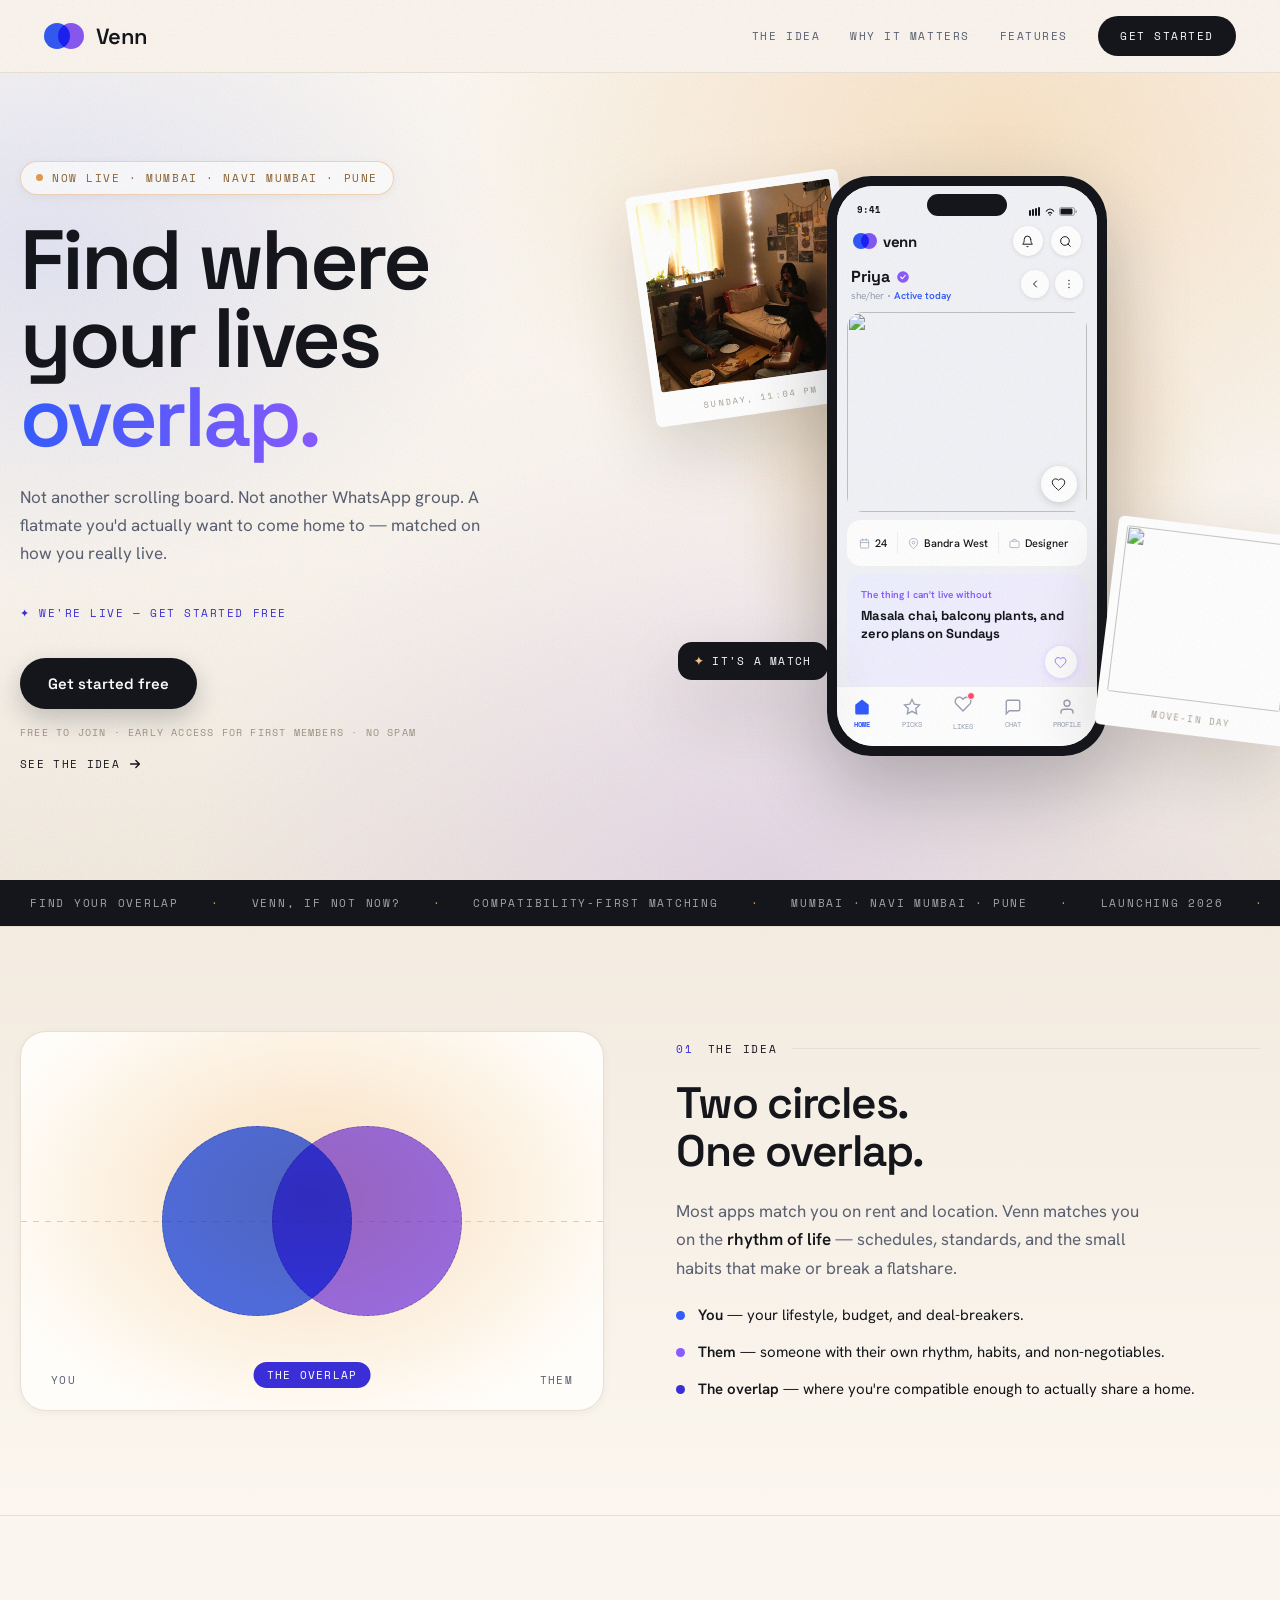
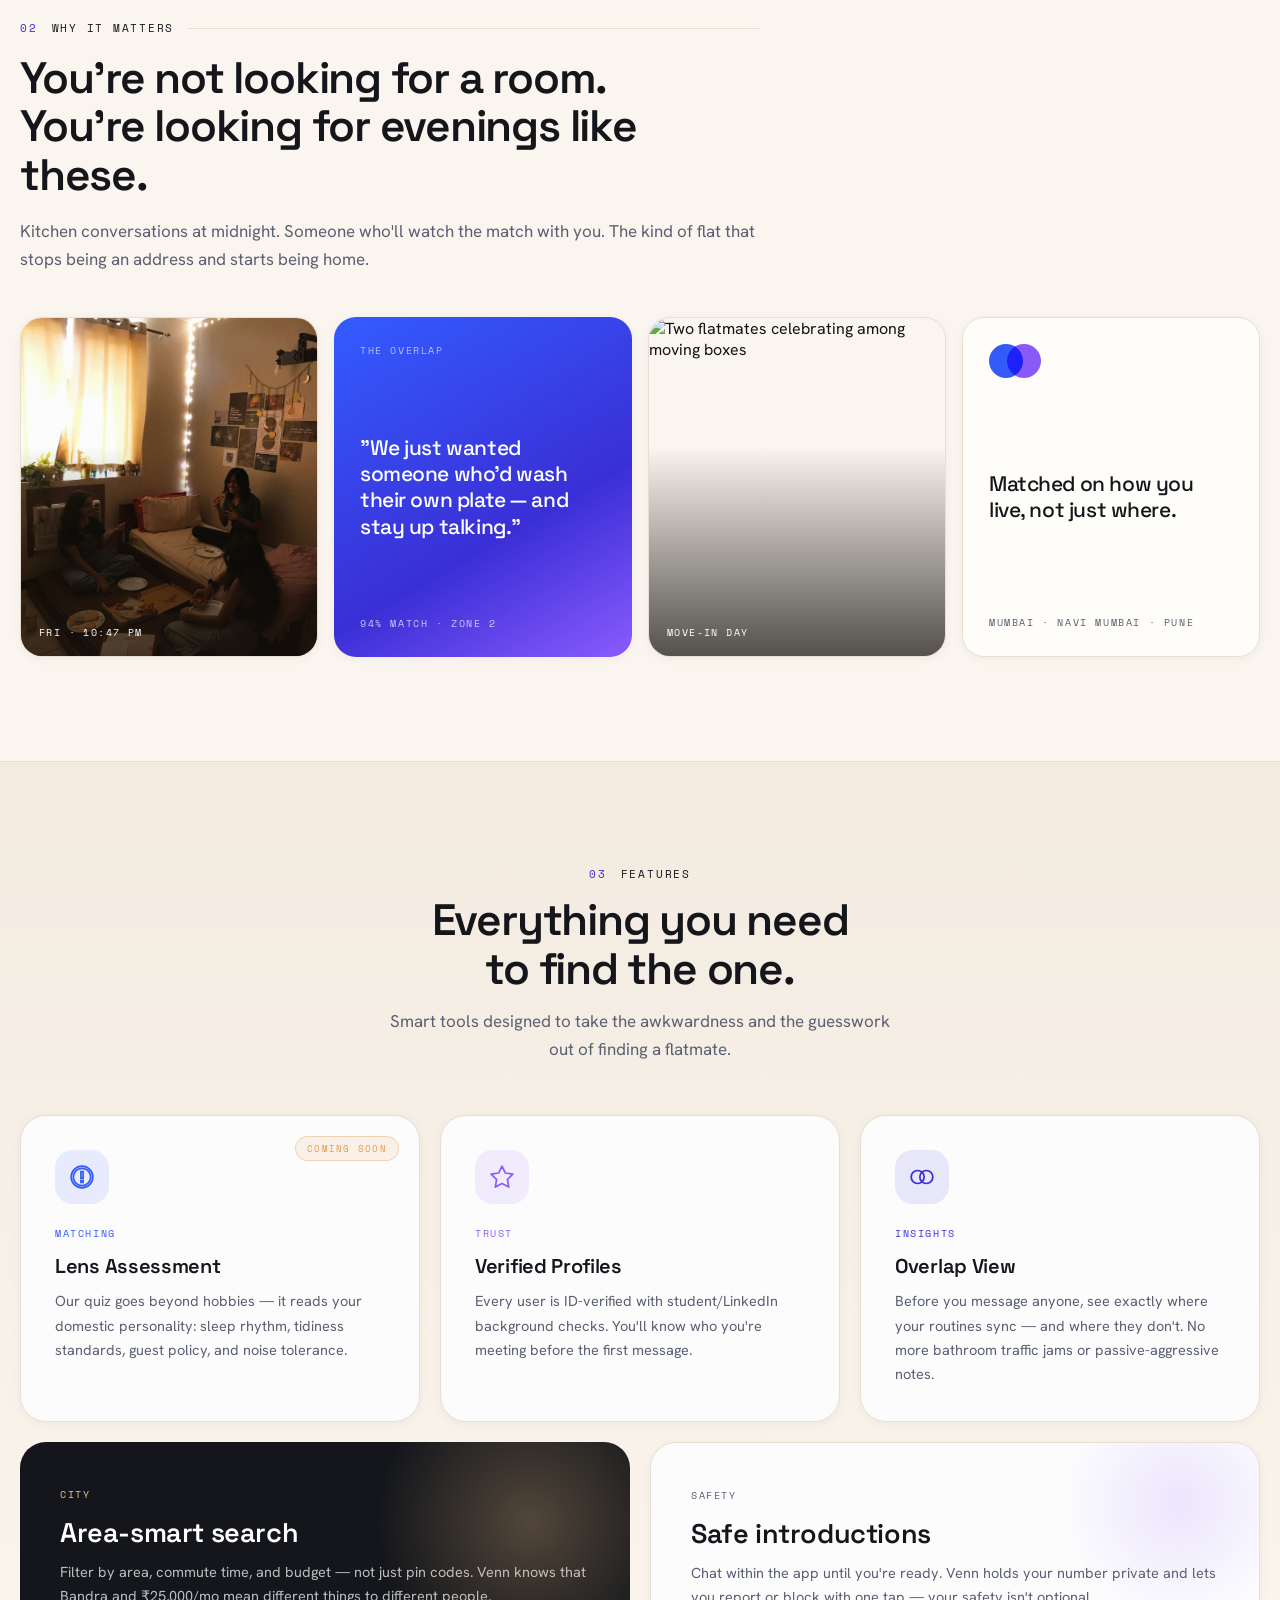
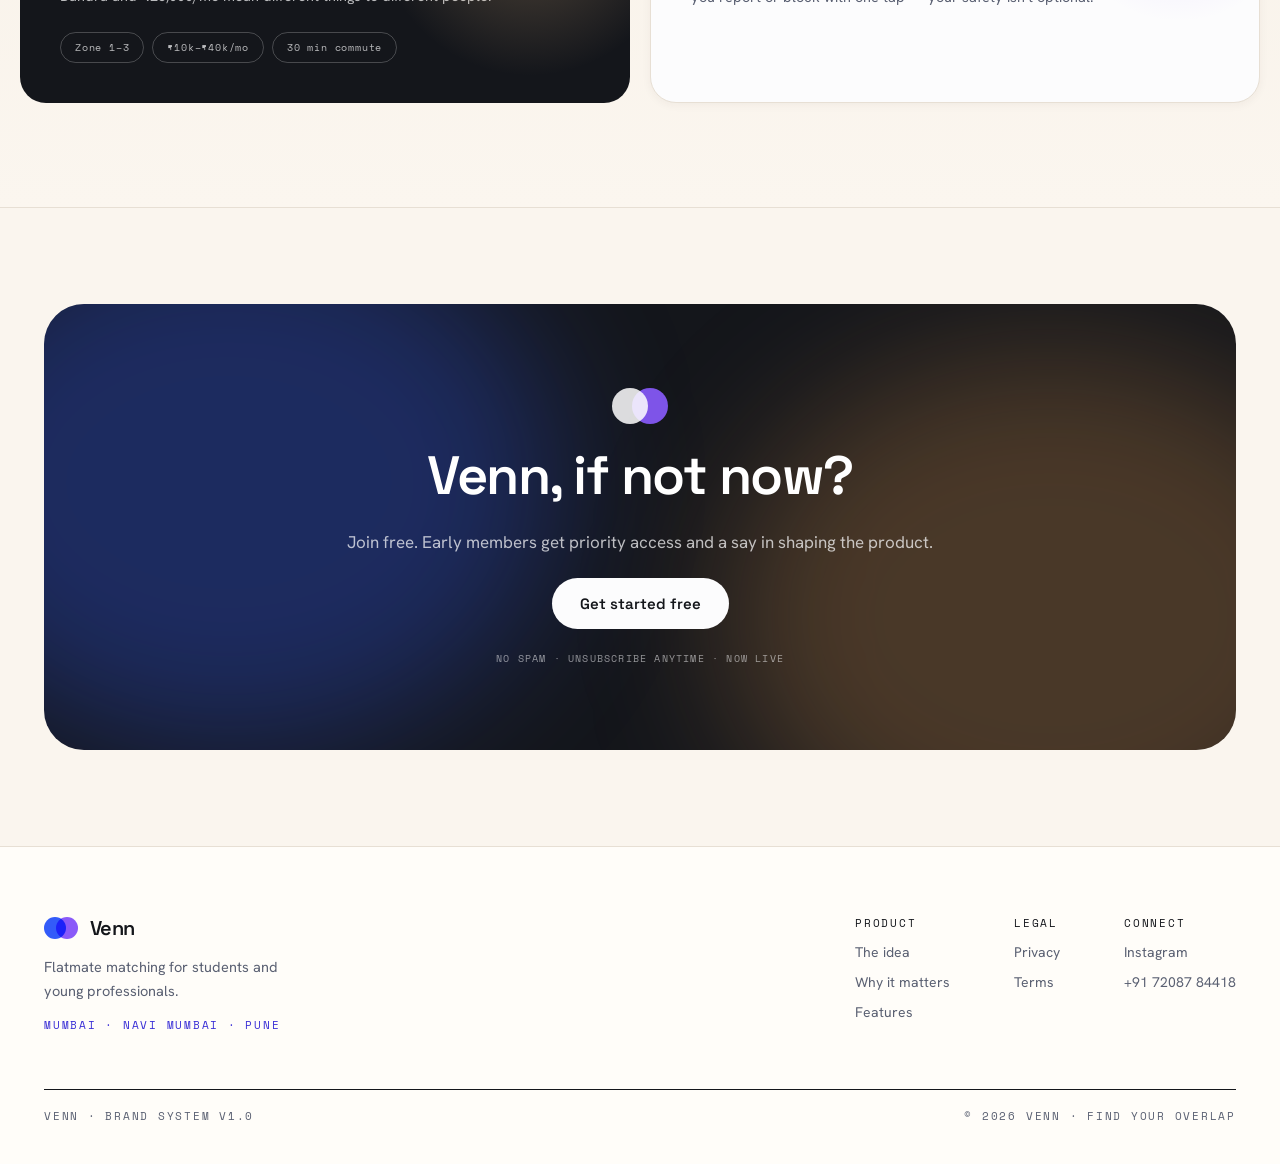
==== commit 920d358f: "Point CTAs at app.vennflat.site, retire waitlist/signup flow Replace waitlist forms and "Complete yo" ====
--- a/index.html
+++ b/index.html
@@ -11,7 +11,7 @@
   <meta property="og:type" content="website"/>
   <meta property="og:url" content="https://venn-tau.vercel.app/"/>
   <meta property="og:title" content="Venn — Find your overlap."/>
-  <meta property="og:description" content="Finally, a flatmate app that matches on how you actually live — sleep schedules, cleanliness, guests, noise. Joining the waitlist is free. Launching Mumbai · Navi Mumbai · Pune."/>
+  <meta property="og:description" content="Finally, a flatmate app that matches on how you actually live — sleep schedules, cleanliness, guests, noise. Free to join. Mumbai · Navi Mumbai · Pune."/>
   <meta property="og:site_name" content="Venn"/>
   <meta property="og:image" content="https://venn-tau.vercel.app/og-image.png"/>
   <meta property="og:image:width" content="1200"/>
@@ -671,7 +671,7 @@
       <a href="#how" class="link">The idea</a>
       <a href="#life" class="link">Why it matters</a>
       <a href="#features" class="link">Features</a>
-      <button onclick="document.getElementById('hero-form').scrollIntoView({behavior:'smooth'})" class="btn btn-nav">Join waitlist</button>
+      <a href="https://app.vennflat.site" class="btn btn-nav">Get started</a>
     </nav>
     <button id="mob-toggle" class="burger" aria-label="Menu" aria-expanded="false" aria-controls="mob-menu">
       <svg width="22" height="22" fill="none" stroke="currentColor" stroke-width="1.8" viewBox="0 0 24 24">
@@ -683,7 +683,7 @@
     <a href="#how" class="link">The idea</a>
     <a href="#life" class="link">Why it matters</a>
     <a href="#features" class="link">Features</a>
-    <button onclick="document.getElementById('hero-form').scrollIntoView({behavior:'smooth'})" class="btn btn-primary">Join waitlist</button>
+    <a href="https://app.vennflat.site" class="btn btn-primary">Get started</a>
   </div>
 </header>
 
@@ -698,7 +698,7 @@
       <div class="hero-copy reveal">
         <div class="pill">
           <span class="dot"></span>
-          Launching soon · Mumbai · Navi Mumbai · Pune
+          Now live · Mumbai · Navi Mumbai · Pune
         </div>
 
         <h1 class="h1">Find where your lives <span class="ink-grad">overlap.</span></h1>
@@ -708,21 +708,10 @@
           actually want to come home to — matched on how you really live.
         </p>
 
-        <p class="launch-line">✦ Launching this Sunday</p>
+        <p class="launch-line">✦ We're live — get started free</p>
 
         <div class="hero-form-block" id="hero-form">
-          <form id="hero-waitlist-form" class="form-row" onsubmit="submitWaitlist(event, 'hero')">
-            <label for="hero-email" class="sr-only">Email address</label>
-            <input id="hero-email" name="email" type="email" required autocomplete="email" inputmode="email" placeholder="your@email.com" class="field"/>
-            <input type="text" name="website" class="hp-field" tabindex="-1" autocomplete="off" aria-hidden="true"/>
-            <button type="submit" class="btn btn-primary">Join waitlist</button>
-          </form>
-          <div id="hero-success" class="success-chip hidden">
-            <span>🎉</span>
-            <span id="hero-success-label">You're on the list!</span>
-            <a href="/signup.html" id="hero-complete-profile">Complete your profile →</a>
-          </div>
-          <p id="hero-error" role="alert" class="err hidden">Something went wrong — please check your connection and try again.</p>
+          <a href="https://app.vennflat.site" class="btn btn-primary">Get started free</a>
           <p class="note">Free to join · Early access for first members · No spam</p>
           <a href="#how" class="text-link">
             See the idea
@@ -1083,21 +1072,10 @@
           </span>
 
           <h2 class="h2">Venn, if not now?</h2>
-          <p class="lede">Join the waitlist free. Early members get priority access and a say in shaping the product before it launches.</p>
-
-          <form id="footer-waitlist-form" class="form-row" style="max-width:470px;" onsubmit="submitWaitlist(event, 'footer')">
-            <label for="footer-email" class="sr-only">Email address</label>
-            <input id="footer-email" name="email" type="email" required autocomplete="email" inputmode="email" placeholder="your@email.com" class="field"/>
-            <input type="text" name="website" class="hp-field" tabindex="-1" autocomplete="off" aria-hidden="true"/>
-            <button type="submit" class="btn btn-light">Join waitlist</button>
-          </form>
-
-          <div id="footer-success" class="cta-success hidden">
-            <span id="footer-success-label">🎉 You're on the list!</span>
-            <a href="/signup.html" id="footer-complete-profile">Complete your profile →</a>
-          </div>
-          <p id="footer-error" role="alert" class="err hidden">Something went wrong — please check your connection and try again.</p>
-          <p class="note">No spam · Unsubscribe anytime · Launching 2026</p>
+          <p class="lede">Join free. Early members get priority access and a say in shaping the product.</p>
+
+          <a href="https://app.vennflat.site" class="btn btn-light" style="display:inline-block;">Get started free</a>
+          <p class="note">No spam · Unsubscribe anytime · Now live</p>
         </div>
       </div>
     </div>
@@ -1185,78 +1163,6 @@
     nav.classList.toggle('shadow-md', window.scrollY > 24);
   });
 
-  // ── Waitlist form ──
-  // SECURITY: this must be a PUBLIC key — the sb_publishable_… key (or legacy
-  // anon key). Never put a secret/service_role key in client-side code — it
-  // bypasses Row Level Security and grants full database access to anyone who
-  // views source. Pair the public key with an RLS policy on the waitlist table
-  // that allows INSERT only, e.g.:
-  //   alter table waitlist enable row level security;
-  //   create policy "waitlist_insert_only" on waitlist for insert to anon with check (true);
-  const SUPA_URL = 'https://iahnrlgeivjzmzzqloan.supabase.co';
-  const SUPA_PUBLIC_KEY = 'sb_publishable_9RNub_FrmdEjav-NCaf4Ew_stwXfalC';
-
-  function showWaitlistSuccess(slot) {
-    document.getElementById(slot + '-waitlist-form').style.display = 'none';
-    const s = document.getElementById(slot + '-success');
-    s.classList.remove('hidden');
-    s.style.display = 'flex';
-
-    // Once the full profile (signup.html) is done, stop inviting the user
-    // to complete it again
-    if (localStorage.getItem('venn_preregistered')) {
-      const link = document.getElementById(slot + '-complete-profile');
-      const label = document.getElementById(slot + '-success-label');
-      if (link) link.remove();
-      if (label) label.textContent = slot === 'hero' ? "You're on the list! Profile complete ✓" : '🎉 You\'re on the list! Profile complete ✓';
-    }
-  }
-
-  async function submitWaitlist(event, slot) {
-    event.preventDefault();
-    const formEl    = document.getElementById(slot + '-waitlist-form');
-    const errorEl   = document.getElementById(slot + '-error');
-    const email     = document.getElementById(slot + '-email').value.trim();
-
-    // Honeypot: bots that fill the hidden field get a silent fake success
-    if (formEl.querySelector('.hp-field').value) {
-      showWaitlistSuccess(slot);
-      return;
-    }
-
-    const btn = formEl.querySelector('button[type="submit"]');
-    const btnLabel = btn.textContent;
-    btn.textContent = 'Joining…';
-    btn.disabled = true;
-    errorEl.classList.add('hidden');
-
-    try {
-      const res = await fetch(`${SUPA_URL}/rest/v1/waitlist`, {
-        method: 'POST',
-        headers: {
-          // publishable keys go in the apikey header only — no Authorization
-          // header, which is reserved for user JWTs
-          'Content-Type': 'application/json',
-          'apikey': SUPA_PUBLIC_KEY,
-          'Prefer': 'return=minimal',
-        },
-        body: JSON.stringify({ email }),
-      });
-      // 409 = unique-constraint conflict: this email is already on the list
-      if (!res.ok && res.status !== 409) throw new Error('waitlist insert failed: ' + res.status);
-      localStorage.setItem('venn_waitlist', email);
-      showWaitlistSuccess(slot);
-    } catch (e) {
-      errorEl.classList.remove('hidden');
-      btn.textContent = btnLabel;
-      btn.disabled = false;
-    }
-  }
-
-  // Remember if already signed up
-  if (localStorage.getItem('venn_waitlist')) {
-    ['hero', 'footer'].forEach(showWaitlistSuccess);
-  }
 </script>
   <script defer src="/_vercel/insights/script.js"></script>
 </body>
